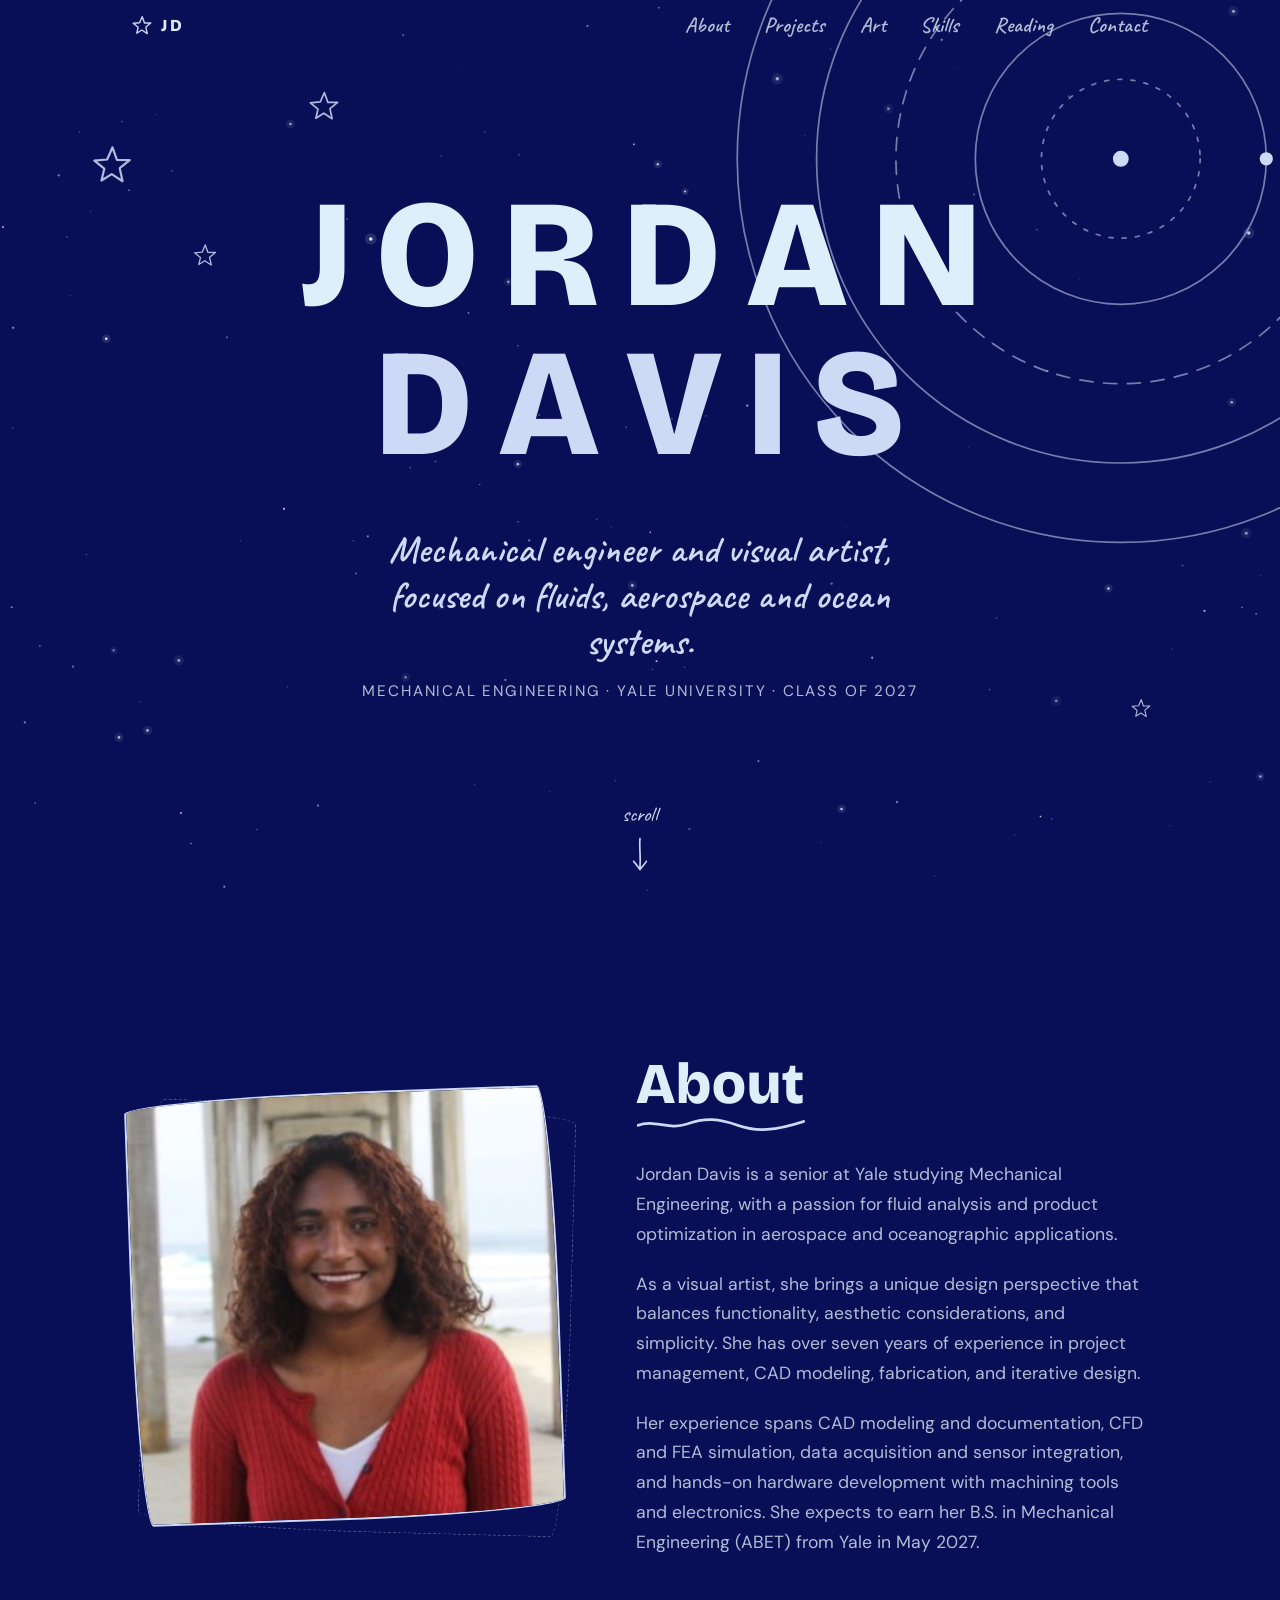
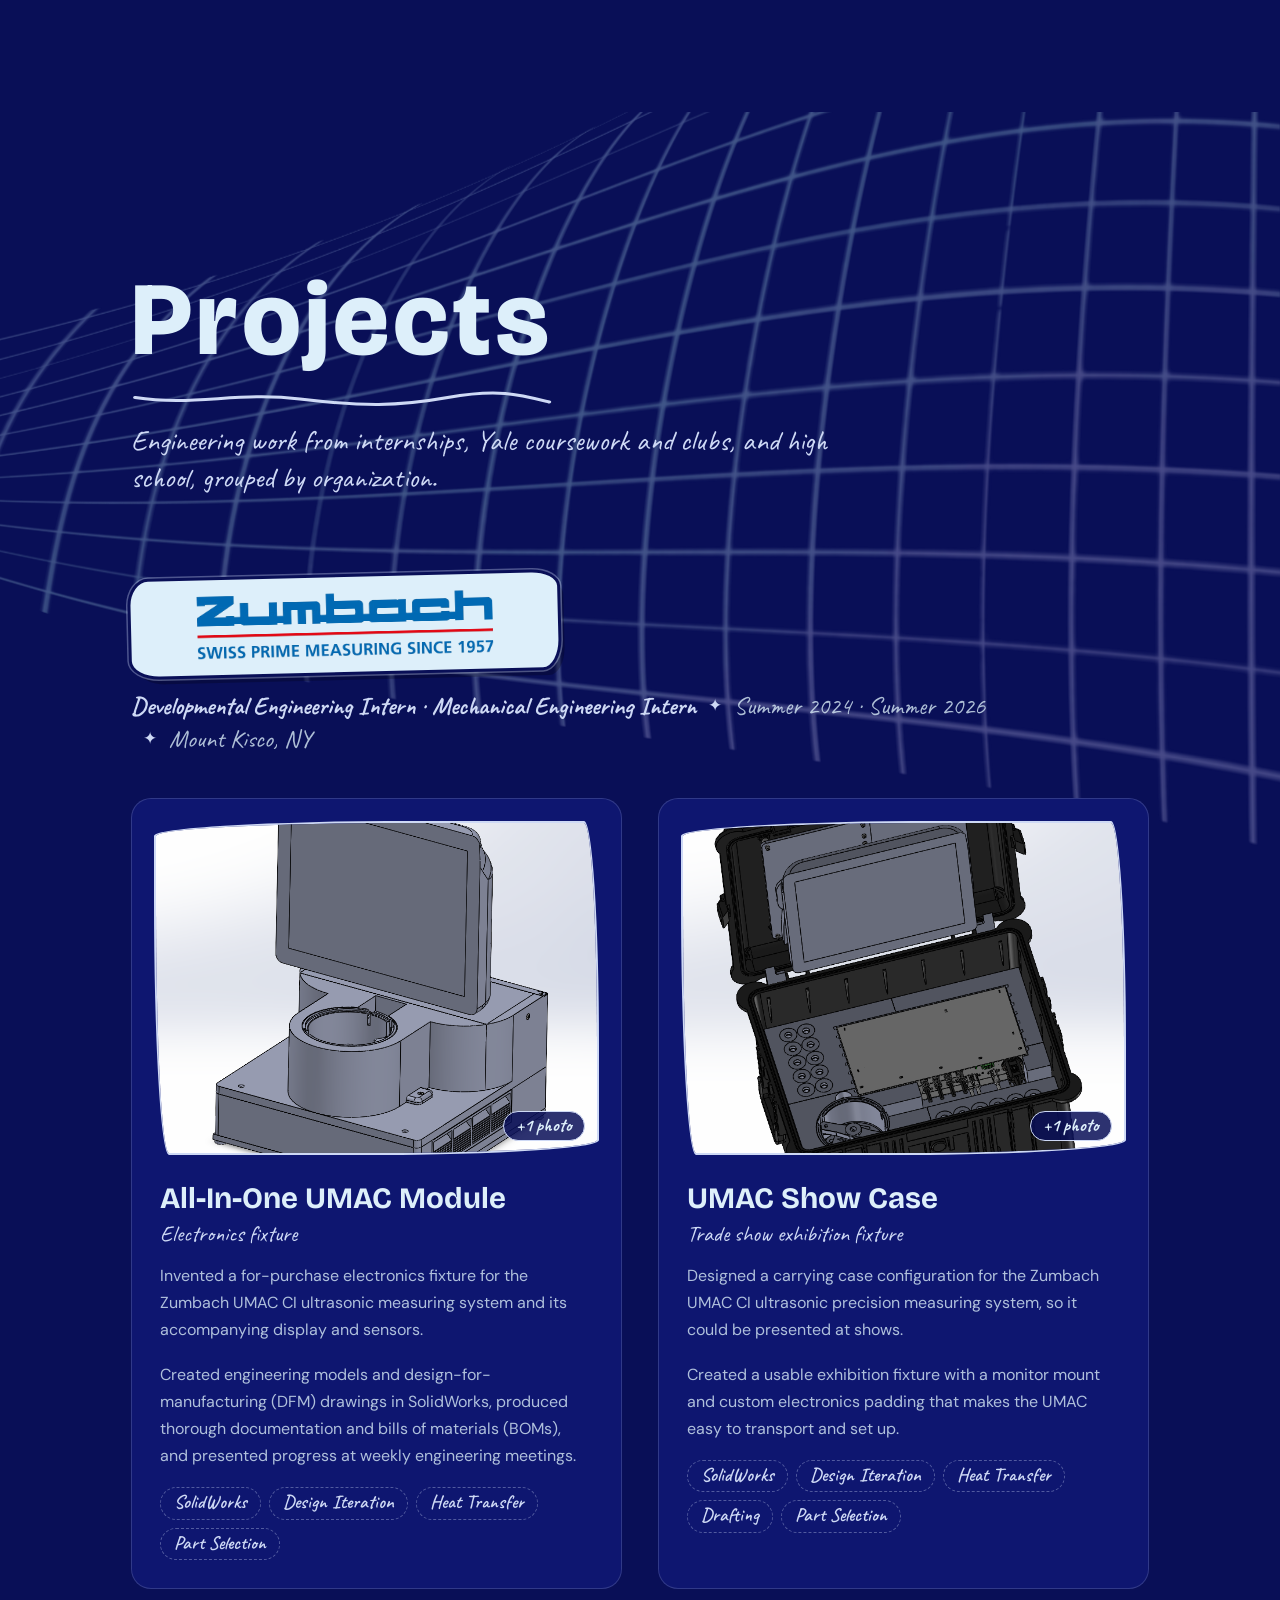
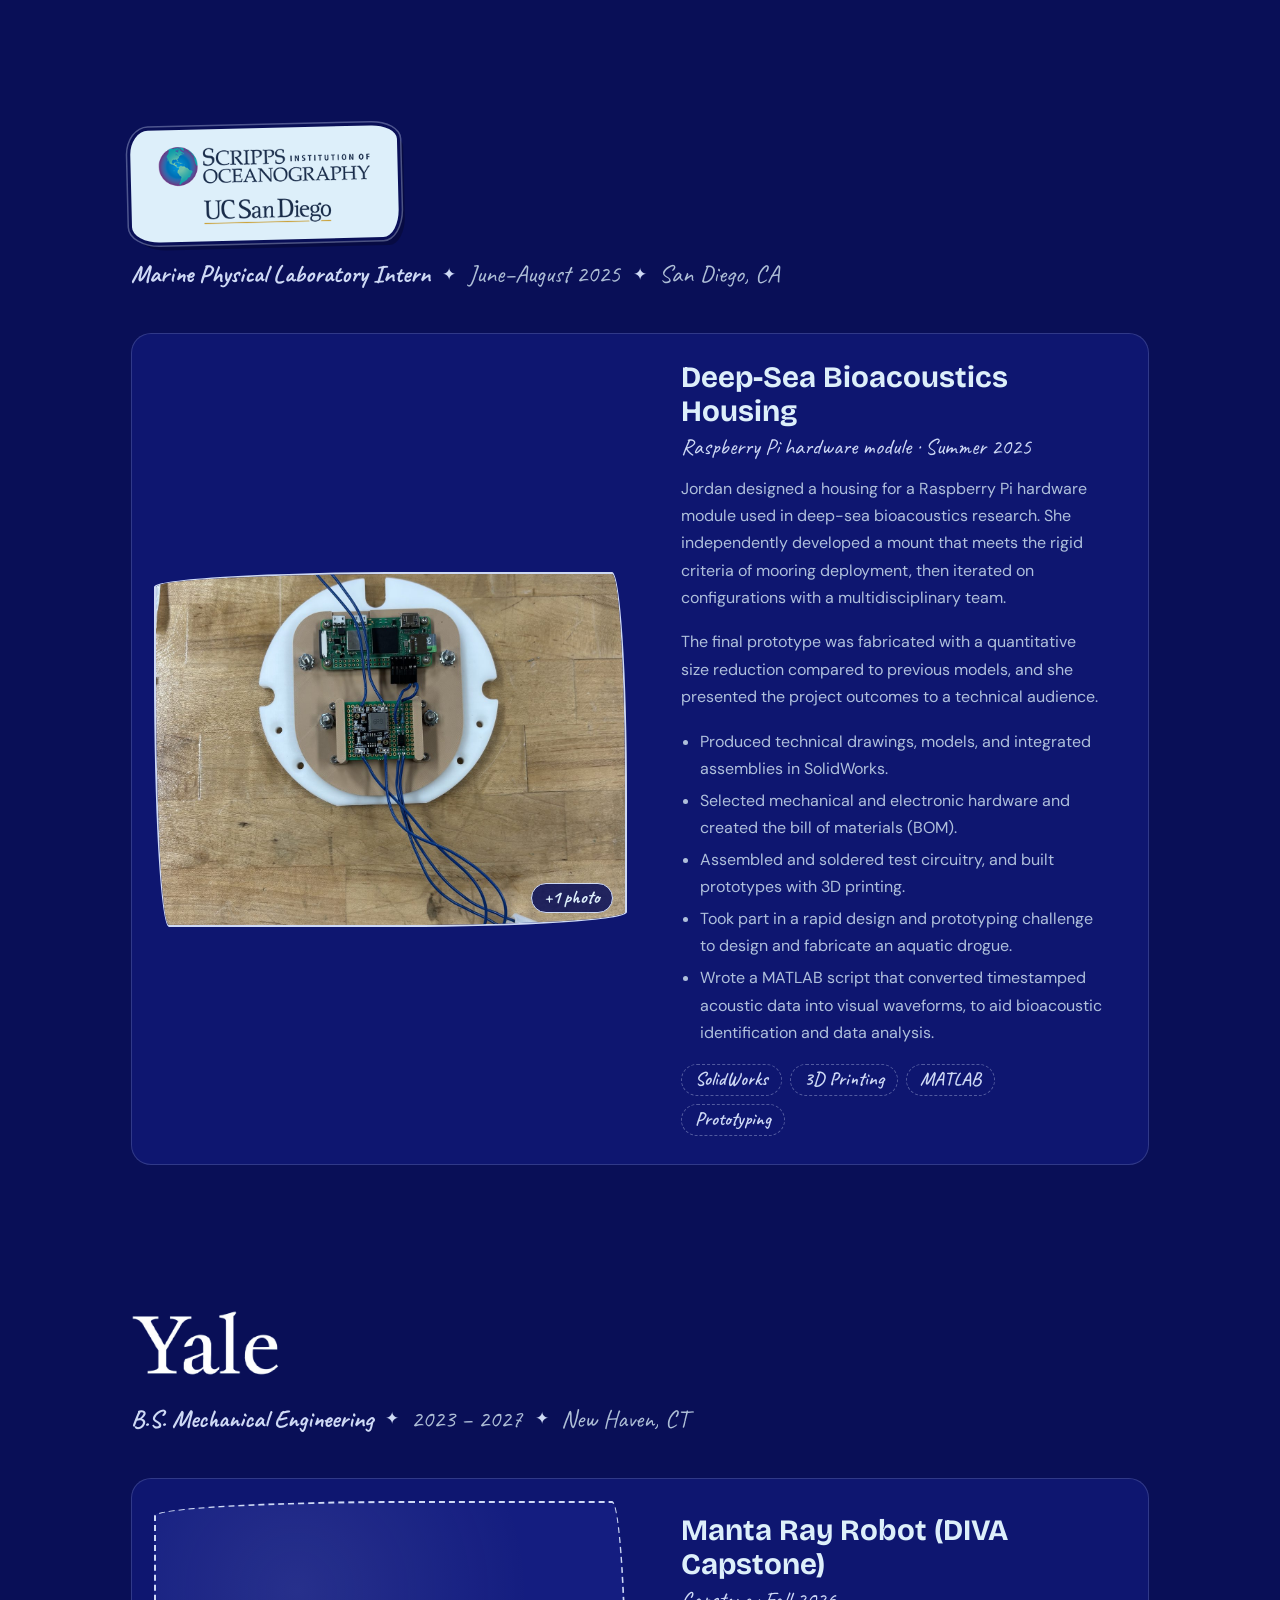
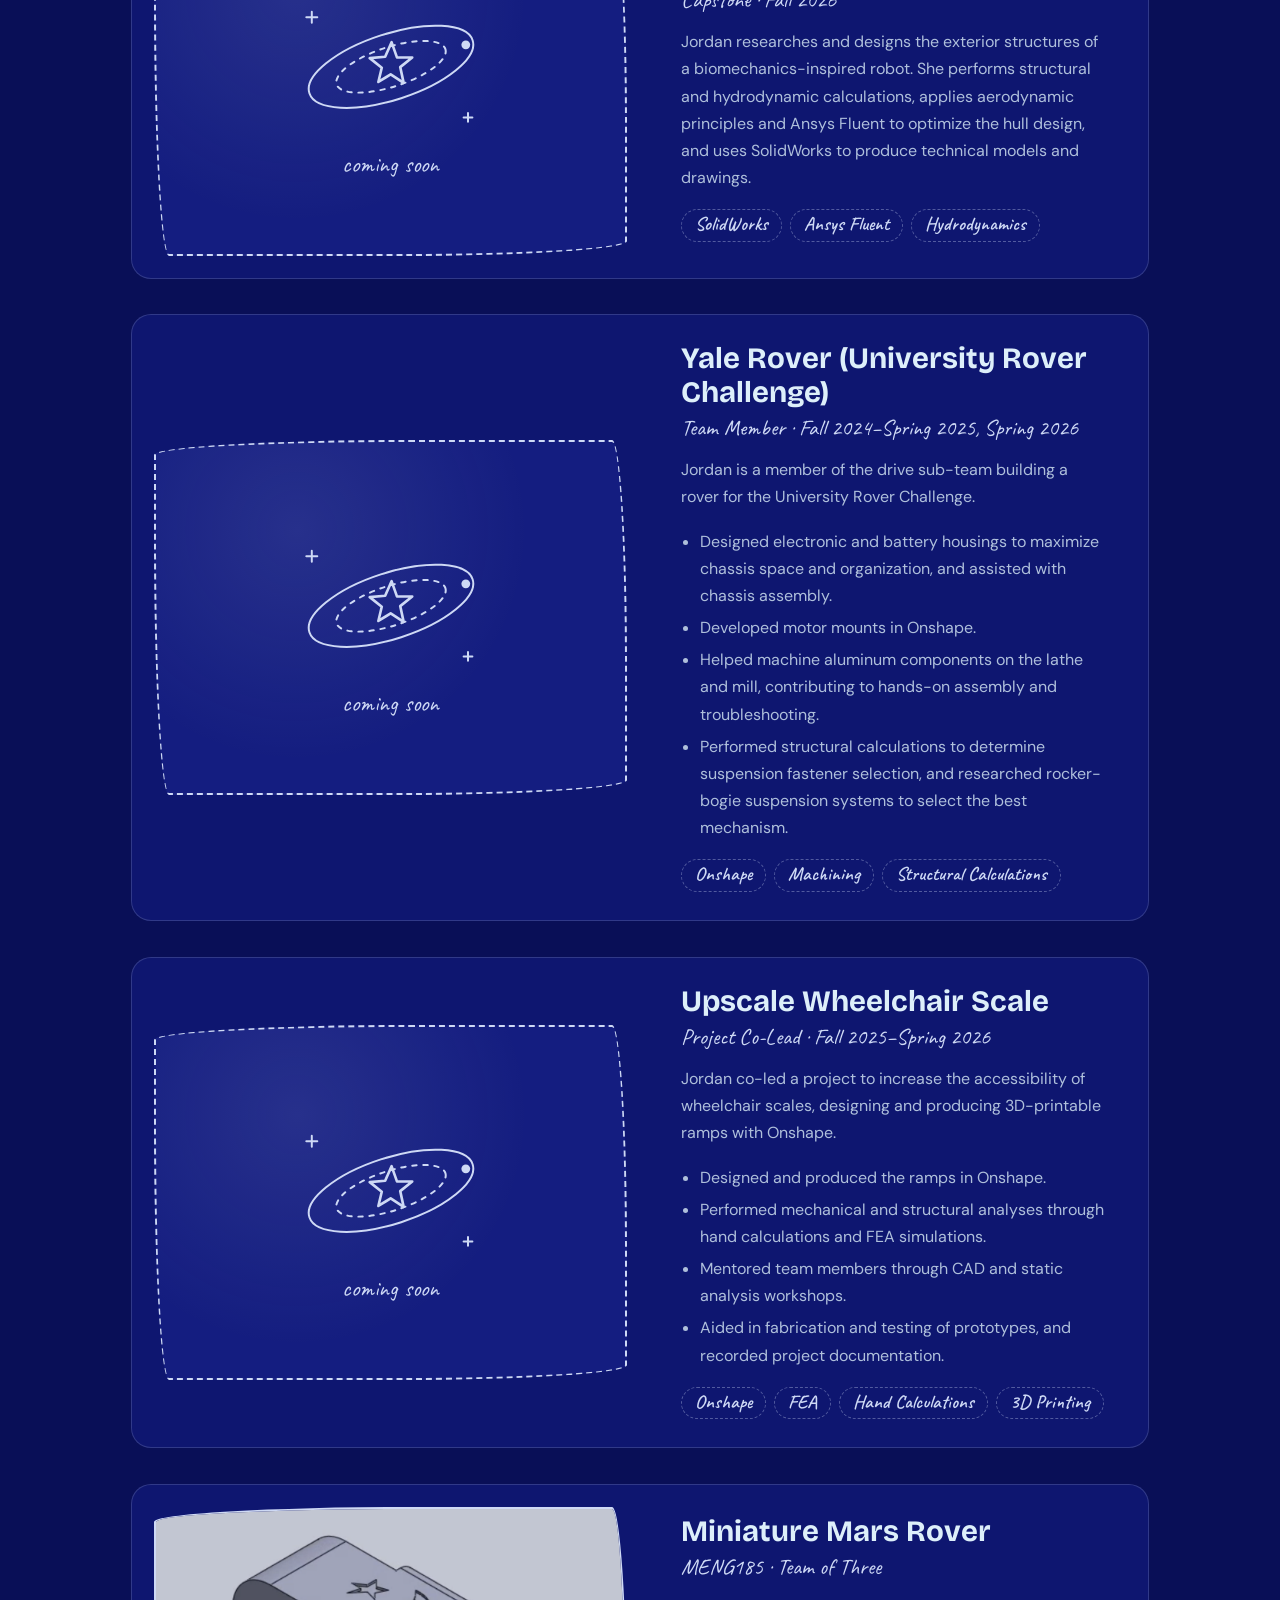
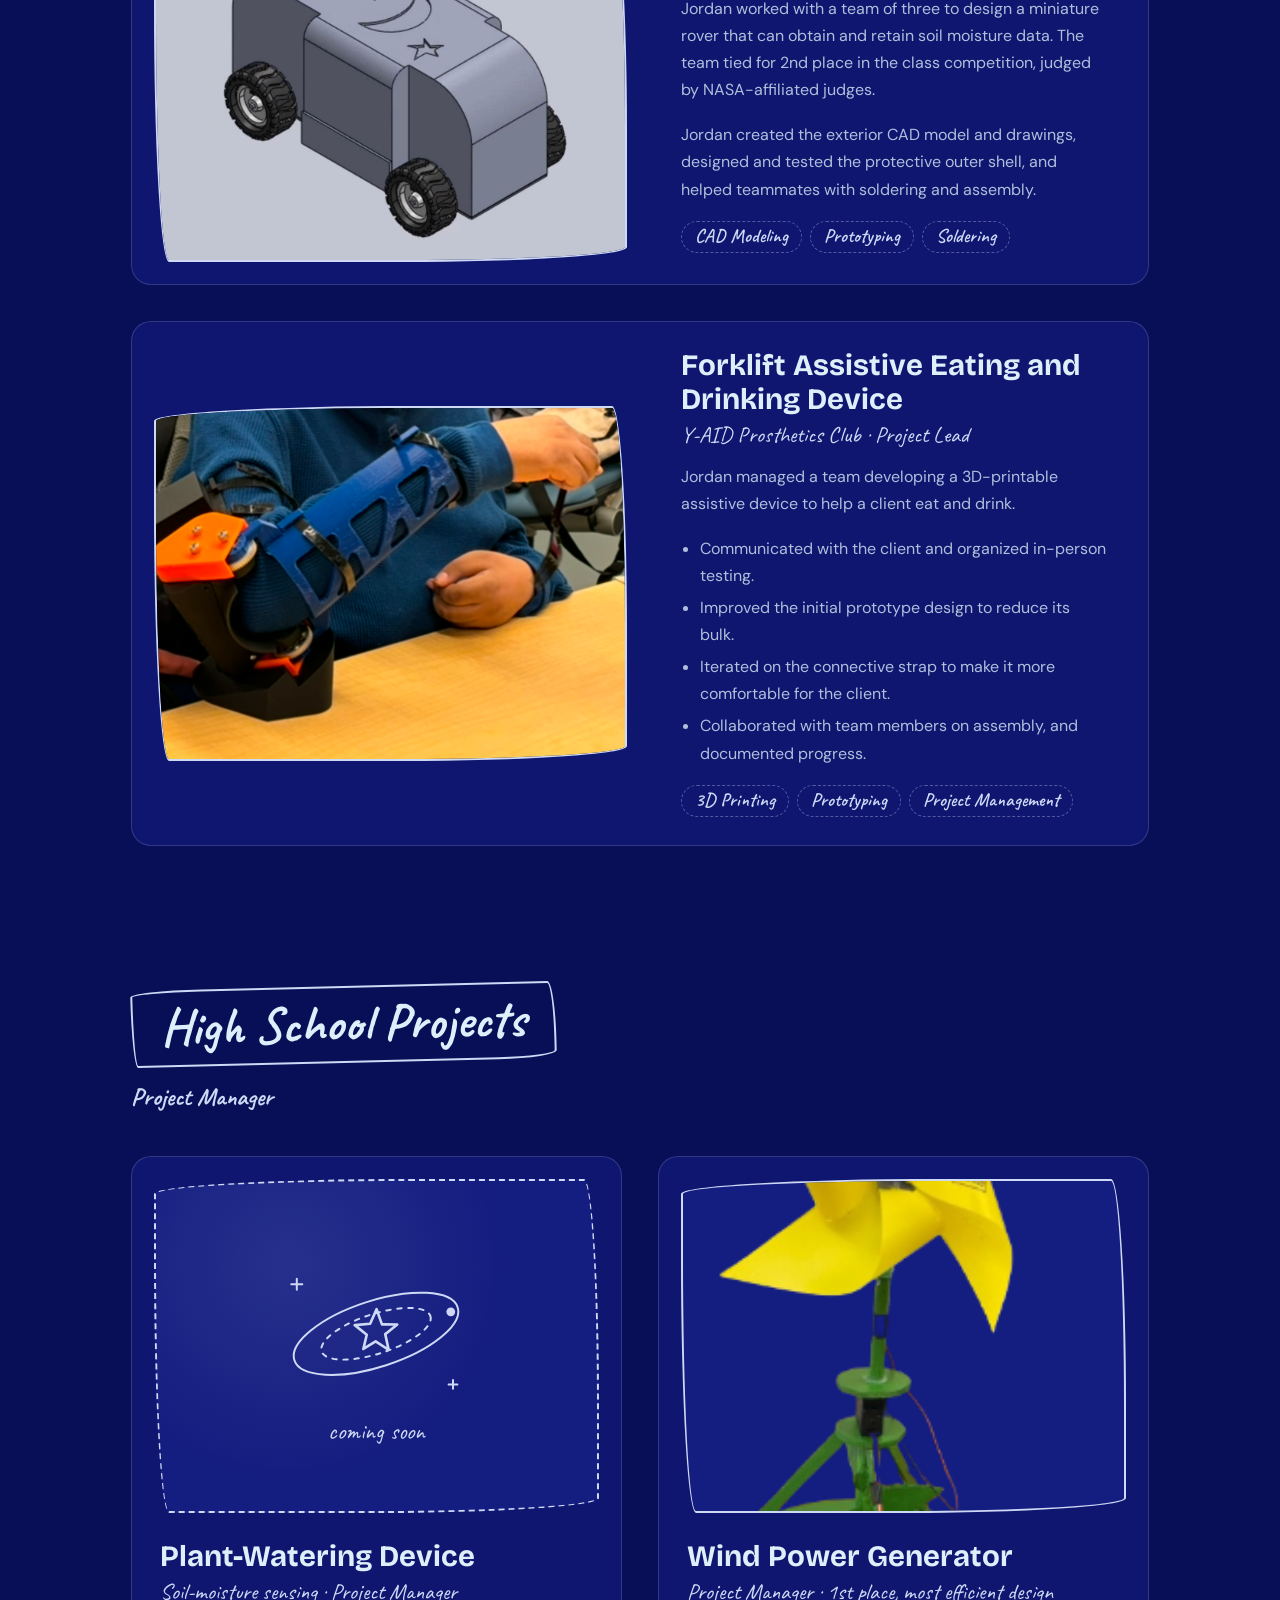
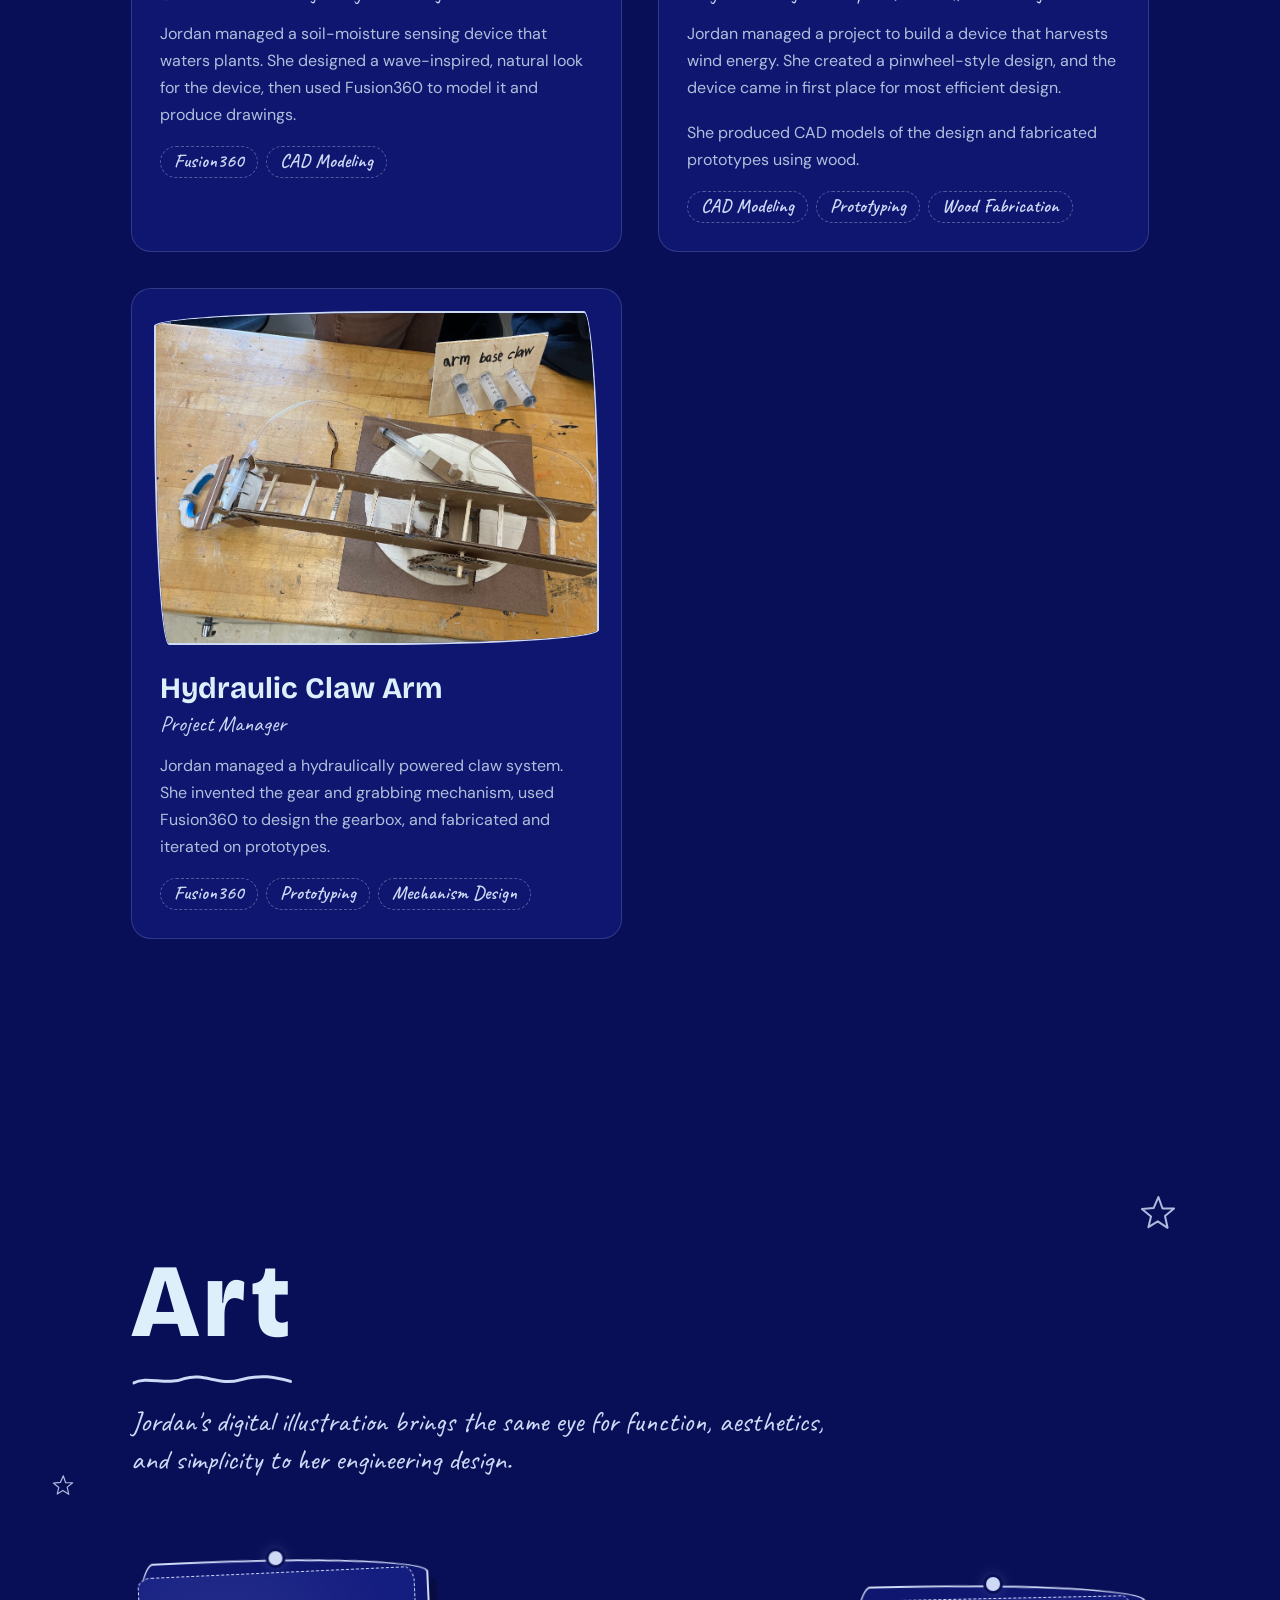
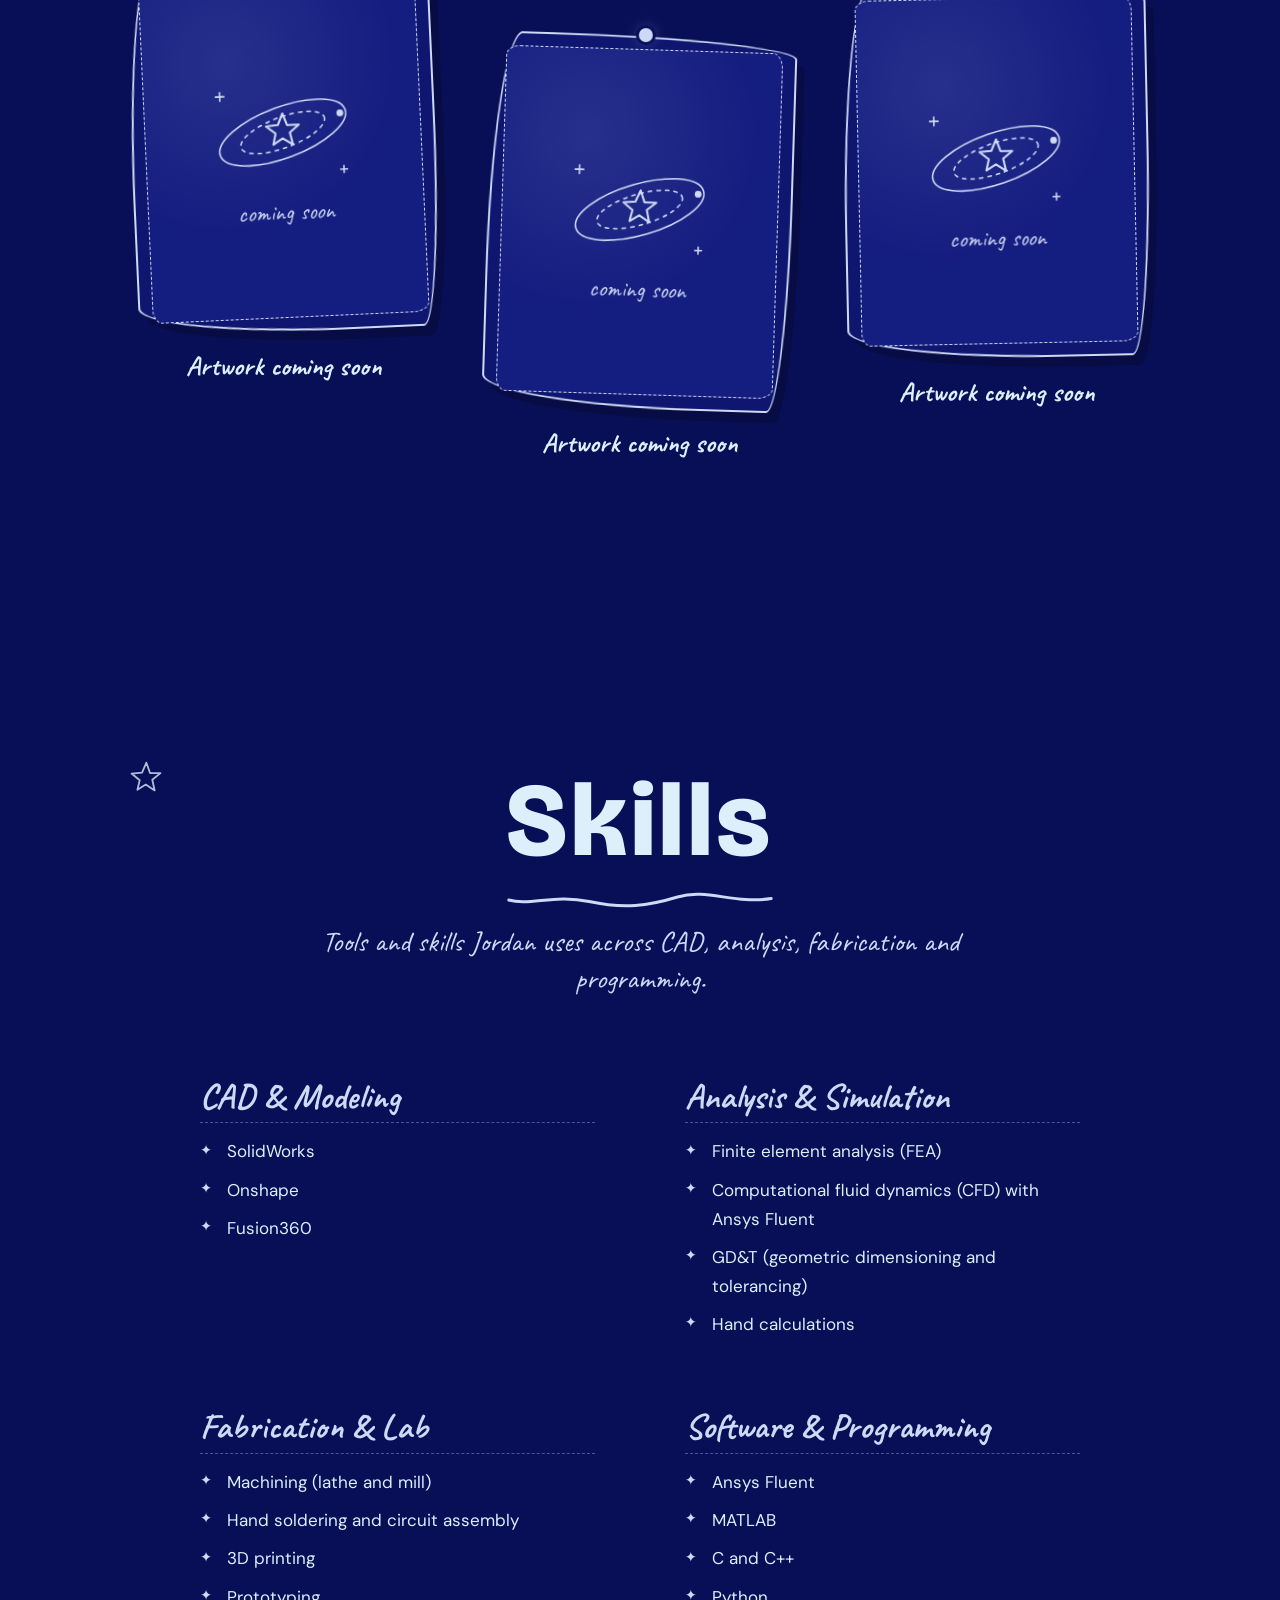
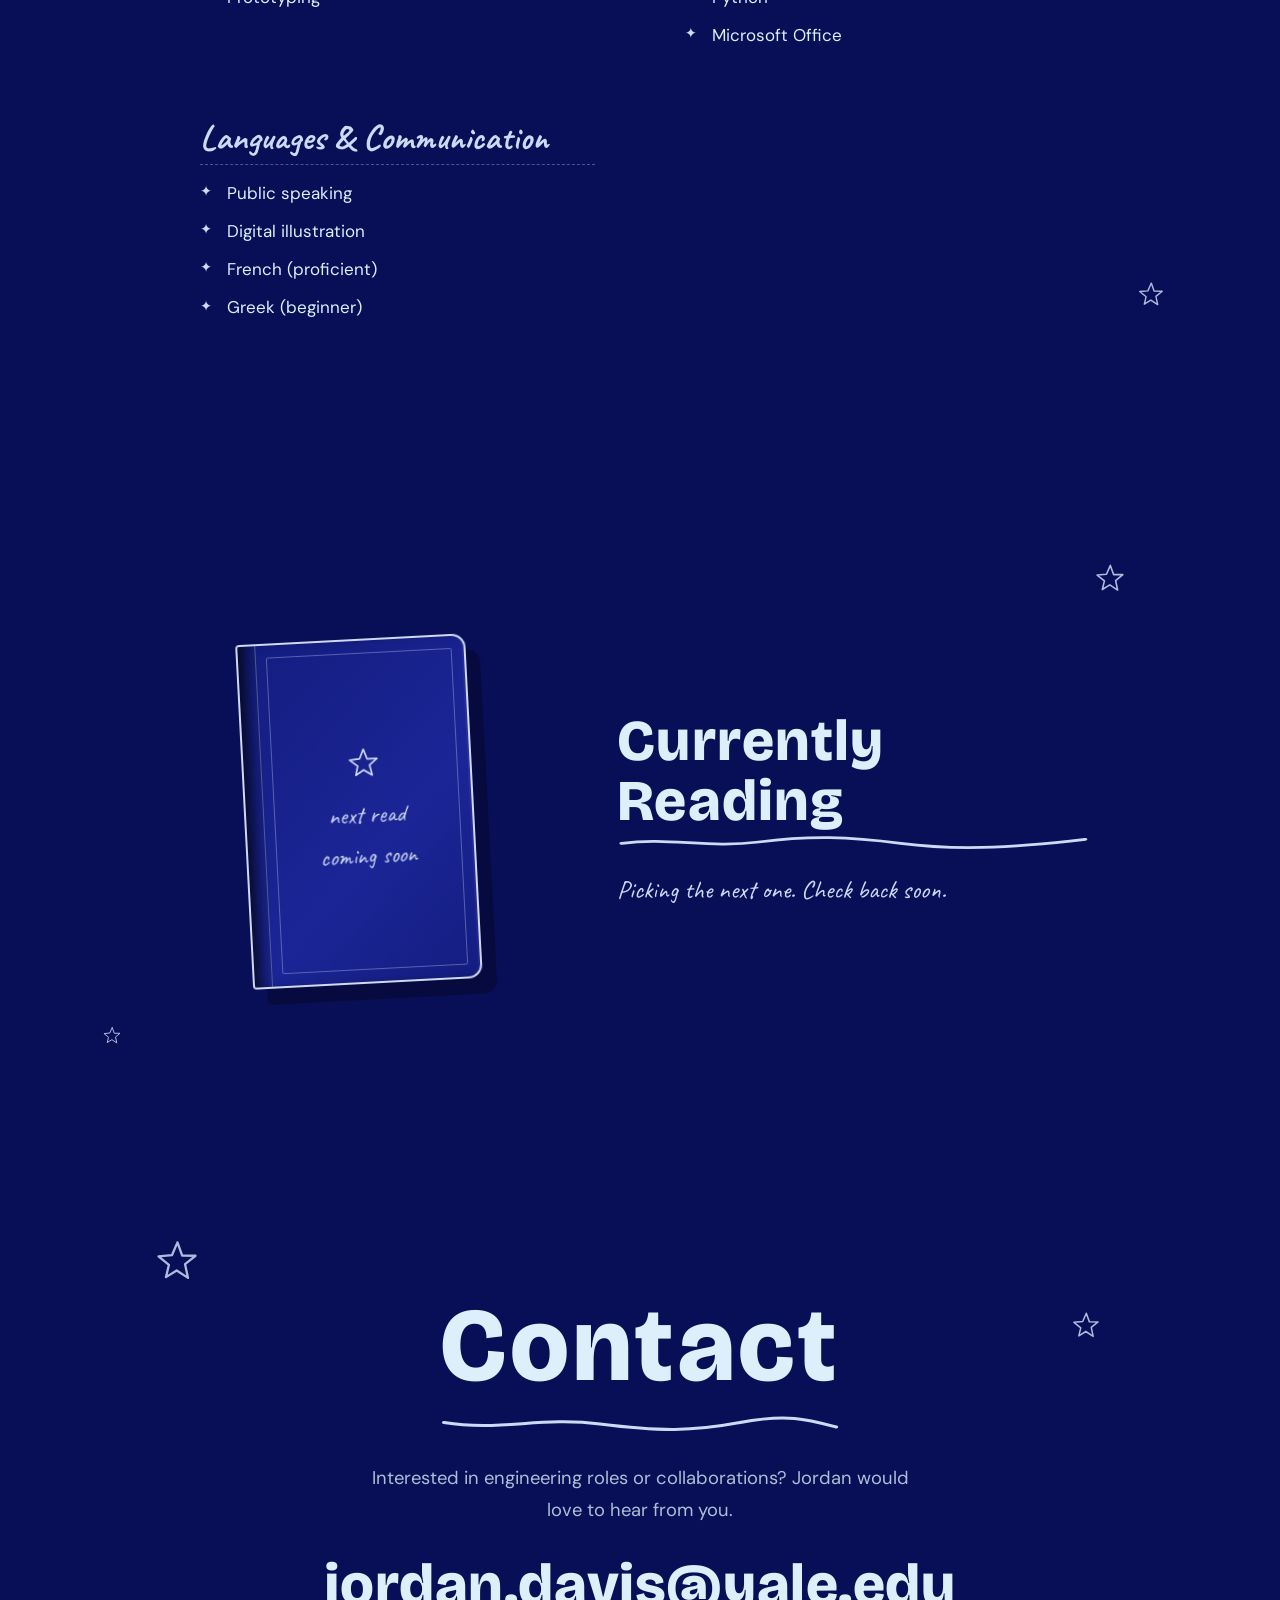
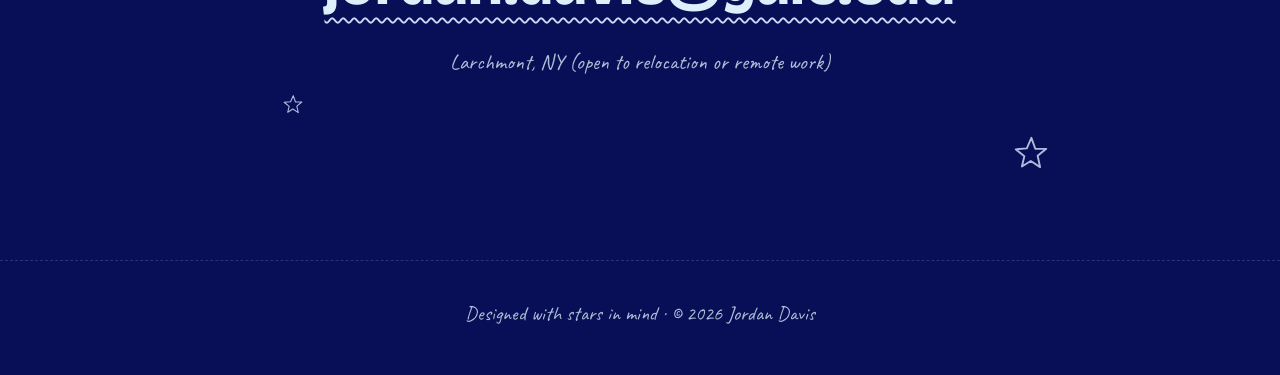
==== index.html @ c5530bf4 "Build txt-driven night-sky portfolio site index.html, css/style.css and js/content.js read every pie" ====
<!doctype html>
<html lang="en">
<head>
  <meta charset="utf-8">
  <meta name="viewport" content="width=device-width, initial-scale=1">
  <title>Jordan Davis | Portfolio</title>
  <meta name="description" content="Jordan Davis is a Yale mechanical engineering student and visual artist focused on fluid and thermal analysis, aerospace and ocean systems.">
  <meta name="theme-color" content="#090F57">
  <meta name="color-scheme" content="dark">

  <!-- Open Graph -->
  <meta property="og:type" content="website">
  <meta property="og:title" content="Jordan Davis | Portfolio">
  <meta property="og:description" content="Mechanical engineer and visual artist, focused on fluids, aerospace and ocean systems.">
  <meta property="og:image" content="Images/Logos%20and%20Decals/profilepic.jpg">
  <meta name="twitter:card" content="summary">

  <!-- Favicon: a lavender hand-drawn star, inline so there is nothing extra to host -->
  <link rel="icon" href="data:image/svg+xml,%3Csvg xmlns='http://www.w3.org/2000/svg' viewBox='0 0 48 48'%3E%3Cpath d='M24.5 3.6L29.4 17.4L43.3 17.5L32.4 26.3L35.5 40.6L23.7 32.8L12.5 39.8L15.6 26.9L4.7 18.1L18.7 16.9Z' fill='%23CED9F5' stroke='%23CED9F5' stroke-width='3' stroke-linejoin='round'/%3E%3C/svg%3E">

  <!-- Fonts -->
  <link rel="preconnect" href="https://fonts.googleapis.com">
  <link rel="preconnect" href="https://fonts.gstatic.com" crossorigin>
  <link href="https://fonts.googleapis.com/css2?family=Bricolage+Grotesque:opsz,wght@12..96,500;12..96,700;12..96,800&family=Caveat:wght@500;600;700&family=DM+Sans:wght@400;500;700&display=swap" rel="stylesheet">

  <link rel="stylesheet" href="css/style.css">
  <link rel="stylesheet" href="css/motion.css">
</head>
<body>
  <a class="skip-link" href="#main">Skip to content</a>

  <!-- Shared hand-drawn star, reused everywhere with <use href="#star-doodle"> -->
  <svg width="0" height="0" style="position:absolute" aria-hidden="true" focusable="false">
    <symbol id="star-doodle" viewBox="0 0 48 48">
      <path d="M24.5 3.6L29.4 17.4L43.3 17.5L32.4 26.3L35.5 40.6L23.7 32.8L12.5 39.8L15.6 26.9L4.7 18.1L18.7 16.9L24.2 4.3"/>
    </symbol>
  </svg>

  <!-- Night sky (drawn by js/sky.js) -->
  <canvas id="sky" class="sky" aria-hidden="true"></canvas>

  <div class="page">

    <nav class="topnav" id="topnav" aria-label="Primary">
      <div class="topnav__inner">
        <a class="topnav__brand" href="#top" aria-label="Jordan Davis, back to top">
          <svg class="topnav__star" viewBox="0 0 48 48" aria-hidden="true"><use href="#star-doodle"/></svg>
          <span>JD</span>
        </a>
        <button class="topnav__toggle" type="button" aria-expanded="false" aria-controls="topnav-links">
          <span class="topnav__toggle-label">Menu</span>
          <span class="topnav__bars" aria-hidden="true"><i></i><i></i></span>
        </button>
        <ul class="topnav__links" id="topnav-links">
          <li><a href="#about">About</a></li>
          <li><a href="#projects">Projects</a></li>
          <li><a href="#art">Art</a></li>
          <li><a href="#skills">Skills</a></li>
          <li><a href="#reading">Reading</a></li>
          <li><a href="#contact">Contact</a></li>
        </ul>
      </div>
    </nav>

    <header class="hero" id="top">
      <!-- Orbit rings: centre is (0,0). Rotation is done in CSS (css/motion.css). -->
      <div class="hero__orbits" aria-hidden="true">
        <svg viewBox="-300 -300 600 600" aria-hidden="true" focusable="false">
          <g class="orbit orbit--1">
            <circle class="ring" cx="0" cy="0" r="60" stroke-dasharray="3 7"/>
            <circle class="orbit-core" cx="0" cy="0" r="6"/>
          </g>
          <g class="orbit orbit--2">
            <circle class="ring" cx="0" cy="0" r="110"/>
            <circle class="orbit-planet" cx="110" cy="0" r="5"/>
          </g>
          <g class="orbit orbit--3">
            <circle class="ring" cx="0" cy="0" r="170" stroke-dasharray="10 8"/>
            <circle class="orbit-planet" cx="170" cy="0" r="7"/>
          </g>
          <g class="orbit orbit--4">
            <circle class="ring" cx="0" cy="0" r="230"/>
          </g>
          <g class="orbit orbit--5">
            <circle class="ring" cx="0" cy="0" r="290"/>
            <circle class="orbit-planet" cx="290" cy="0" r="4"/>
          </g>
        </svg>
      </div>

      <!-- Scattered doodle stars, top-left -->
      <svg class="doodle-star" style="--s:44px; top:16%; left:7%" viewBox="0 0 48 48" aria-hidden="true"><use href="#star-doodle"/></svg>
      <svg class="doodle-star" style="--s:26px; top:27%; left:15%" viewBox="0 0 48 48" aria-hidden="true"><use href="#star-doodle"/></svg>
      <svg class="doodle-star" style="--s:34px; top:10%; left:24%" viewBox="0 0 48 48" aria-hidden="true"><use href="#star-doodle"/></svg>
      <svg class="doodle-star" style="--s:22px; bottom:20%; right:10%" viewBox="0 0 48 48" aria-hidden="true"><use href="#star-doodle"/></svg>

      <div class="hero__content">
        <h1 class="hero__name" data-split><span class="hero__line">JORDAN</span><span class="hero__line">DAVIS</span></h1>
        <p class="hero__tagline"></p>
        <p class="hero__subtitle"></p>
      </div>

      <a class="hero__cue" href="#about" aria-label="Scroll down to About">
        <span>scroll</span>
        <svg viewBox="0 0 24 40" aria-hidden="true"><path d="M12 2 C11 12 13 20 12 34 M5 27 C8 30 10 33 12 36 C14 33 17 30 19 27"/></svg>
      </a>
    </header>

    <main id="main">

      <!-- Shown until content has loaded -->
      <div class="loader" id="loader" role="status">
        <svg class="loader__star" viewBox="0 0 48 48" aria-hidden="true"><use href="#star-doodle"/></svg>
        <span class="visually-hidden">Loading</span>
      </div>

      <section id="about" class="section" aria-labelledby="about-title">
        <div class="wrap">
          <div class="about">
            <figure class="about__photo" data-reveal="left"></figure>
            <div class="about__text" data-reveal="right">
              <h2 class="section__title" id="about-title" data-draw>About</h2>
              <div class="prose"></div>
            </div>
          </div>
        </div>
      </section>

      <section id="projects" class="section section--projects" aria-labelledby="projects-title">
        <div class="projects__grid-bg" aria-hidden="true"></div>
        <div class="wrap">
          <header class="section__head">
            <h2 class="section__title section__title--xl" id="projects-title" data-draw>Projects</h2>
            <p class="section__intro"></p>
          </header>
          <div class="groups"></div>
        </div>
      </section>

      <section id="art" class="section" aria-labelledby="art-title">
        <svg class="doodle-star" style="--s:40px; top:9%; right:8%" viewBox="0 0 48 48" aria-hidden="true"><use href="#star-doodle"/></svg>
        <svg class="doodle-star" style="--s:24px; top:34%; left:4%" viewBox="0 0 48 48" aria-hidden="true"><use href="#star-doodle"/></svg>
        <div class="wrap">
          <header class="section__head">
            <h2 class="section__title section__title--xl" id="art-title" data-draw>Art</h2>
            <p class="section__intro"></p>
          </header>
          <div class="art-grid"></div>
        </div>
      </section>

      <section id="skills" class="section section--center" aria-labelledby="skills-title">
        <svg class="doodle-star" style="--s:36px; top:10%; left:10%" viewBox="0 0 48 48" aria-hidden="true"><use href="#star-doodle"/></svg>
        <svg class="doodle-star" style="--s:28px; bottom:12%; right:9%" viewBox="0 0 48 48" aria-hidden="true"><use href="#star-doodle"/></svg>
        <div class="wrap">
          <header class="section__head section__head--center">
            <h2 class="section__title section__title--xl" id="skills-title" data-draw>Skills</h2>
            <p class="section__intro"></p>
          </header>
          <div class="skills-grid"></div>
        </div>
      </section>

      <section id="reading" class="section" aria-labelledby="reading-title">
        <svg class="doodle-star" style="--s:32px; top:12%; right:12%" viewBox="0 0 48 48" aria-hidden="true"><use href="#star-doodle"/></svg>
        <svg class="doodle-star" style="--s:20px; bottom:14%; left:8%" viewBox="0 0 48 48" aria-hidden="true"><use href="#star-doodle"/></svg>
        <div class="wrap">
          <div class="reading">
            <div class="reading__book" data-reveal="pop"></div>
            <div class="reading__text" data-reveal="up">
              <h2 class="section__title" id="reading-title" data-draw>Currently reading</h2>
              <p class="reading__meta"></p>
              <div class="prose"></div>
            </div>
          </div>
        </div>
      </section>

      <section id="contact" class="section section--center section--contact" aria-labelledby="contact-title">
        <svg class="doodle-star" style="--s:46px; top:14%; left:12%" viewBox="0 0 48 48" aria-hidden="true"><use href="#star-doodle"/></svg>
        <svg class="doodle-star" style="--s:30px; top:24%; right:14%" viewBox="0 0 48 48" aria-hidden="true"><use href="#star-doodle"/></svg>
        <svg class="doodle-star" style="--s:22px; bottom:20%; left:22%" viewBox="0 0 48 48" aria-hidden="true"><use href="#star-doodle"/></svg>
        <svg class="doodle-star" style="--s:38px; bottom:12%; right:18%" viewBox="0 0 48 48" aria-hidden="true"><use href="#star-doodle"/></svg>
        <div class="wrap">
          <div class="contact" data-reveal="up">
            <h2 class="section__title section__title--xl" id="contact-title" data-draw>Contact</h2>
            <div class="prose contact__invite"></div>
            <a class="contact__email" href="#contact"></a>
            <ul class="contact__links"></ul>
            <p class="contact__location"></p>
          </div>
        </div>
      </section>

    </main>

    <footer class="footer">
      <p class="footer__text"></p>
    </footer>
  </div>

  <script src="js/content.js" defer></script>
  <script src="js/sky.js" defer></script>
  <script src="js/motion.js" defer></script>
</body>
</html>
---- css/style.css ----
/* ==========================================================
   Jordan Davis portfolio - "night sky sketchbook"
   Layout, typography, components. Motion lives in motion.css.
   ========================================================== */

/* ---------- Tokens ---------- */
:root {
  --twilight: #090F57;
  --twilight-2: #0E1670;
  --twilight-3: #141D80;
  --alice: #DDEFFA;
  --alice-dim: rgba(221, 239, 250, .78);
  --lavender: #CED9F5;
  --lavender-faint: rgba(206, 217, 245, .18);
  --lavender-glow: rgba(206, 217, 245, .35);

  --font-display: "Bricolage Grotesque", "Helvetica Neue", Arial, sans-serif;
  --font-hand: "Caveat", "Comic Sans MS", cursive;
  --font-body: "DM Sans", system-ui, -apple-system, "Segoe UI", sans-serif;

  /* Wobbly hand-drawn corner shapes (vary these per element) */
  --wobble-a: 255px 15px 225px 15px / 15px 225px 15px 255px;
  --wobble-b: 15px 225px 15px 255px / 255px 15px 225px 15px;
  --wobble-c: 225px 25px 185px 20px / 20px 185px 25px 225px;
  --wobble-d: 30px 245px 20px 215px / 245px 20px 215px 30px;

  --gutter: max(16px, 4vw);
  --maxw: 1120px;
}

/* ---------- Base ---------- */
*, *::before, *::after { box-sizing: border-box; }

html {
  background: var(--twilight);
  -webkit-text-size-adjust: 100%;
  scroll-padding-top: 72px;
}
@media (prefers-reduced-motion: no-preference) {
  html { scroll-behavior: smooth; }
}

body {
  margin: 0;
  background: var(--twilight);
  color: var(--alice-dim);
  font-family: var(--font-body);
  font-size: 1.0625rem;
  line-height: 1.7;
  overflow-x: hidden;
  -webkit-font-smoothing: antialiased;
}

img, svg { max-width: 100%; }
img { display: block; }
[hidden] { display: none !important; }

a { color: var(--lavender); text-underline-offset: .22em; text-decoration-thickness: 1px; }
a:hover { color: var(--alice); }

strong { color: var(--alice); font-weight: 700; }
code { font-family: ui-monospace, Menlo, monospace; font-size: .9em; color: var(--alice); }

:focus-visible {
  outline: 2px dashed var(--lavender);
  outline-offset: 4px;
  border-radius: 4px;
}

::selection { background: var(--lavender); color: var(--twilight); }

.visually-hidden {
  position: absolute !important; width: 1px; height: 1px; margin: -1px; padding: 0;
  overflow: hidden; clip: rect(0 0 0 0); white-space: nowrap; border: 0;
}

.skip-link {
  position: fixed; top: 8px; left: 8px; z-index: 200;
  padding: 10px 18px; background: var(--alice); color: var(--twilight);
  font-weight: 700; text-decoration: none; border-radius: 10px;
  transform: translateY(-160%);
}
.skip-link:focus { transform: none; }

/* ---------- Sky canvas + stacking ---------- */
.sky {
  position: fixed; inset: 0; width: 100%; height: 100%;
  z-index: 0; pointer-events: none; display: block;
}
.page { position: relative; z-index: 1; }

/* ---------- Doodle stars ---------- */
.doodle-star {
  position: absolute;
  width: var(--s, 32px); height: var(--s, 32px);
  fill: none; stroke: var(--lavender);
  stroke-width: 2.4; stroke-linecap: round; stroke-linejoin: round;
  pointer-events: none; opacity: .85;
  overflow: visible;
}

/* ---------- Top nav ---------- */
.topnav {
  position: fixed; top: 0; left: 0; right: 0; z-index: 50;
  transition: background-color .3s, border-color .3s;
  border-bottom: 1px solid transparent;
}
.topnav--scrolled,
.topnav.is-open {
  background: rgba(9, 15, 87, .88);
  -webkit-backdrop-filter: blur(10px);
  backdrop-filter: blur(10px);
  border-bottom-color: var(--lavender-faint);
}
.topnav__inner {
  max-width: var(--maxw); margin: 0 auto; padding: 8px var(--gutter);
  display: flex; align-items: center; justify-content: space-between; gap: 16px;
  min-height: 52px; flex-wrap: wrap;
}
.topnav__brand {
  display: inline-flex; align-items: center; gap: 8px;
  font-family: var(--font-display); font-weight: 800; letter-spacing: .14em;
  color: var(--alice); text-decoration: none; font-size: 1.05rem;
}
.topnav__star {
  width: 22px; height: 22px; fill: none; stroke: var(--lavender);
  stroke-width: 3; stroke-linecap: round; stroke-linejoin: round;
}
.topnav__links {
  list-style: none; margin: 0; padding: 0;
  display: flex; gap: clamp(14px, 2.4vw, 32px);
}
.topnav__links a {
  font-family: var(--font-hand); font-weight: 600; font-size: 1.35rem; line-height: 1;
  color: var(--alice-dim); text-decoration: none; padding: 6px 2px;
  background: linear-gradient(var(--lavender), var(--lavender)) 0 100% / 0 2px no-repeat;
  transition: color .2s, background-size .3s;
}
.topnav__links a:hover,
.topnav__links a.is-active,
.topnav__links a[aria-current] {
  color: var(--alice); background-size: 100% 2px;
}

.topnav__toggle {
  display: none; align-items: center; gap: 10px;
  background: none; border: 1.5px solid var(--lavender); color: var(--alice);
  border-radius: var(--wobble-c); padding: 4px 14px;
  font-family: var(--font-hand); font-size: 1.25rem; font-weight: 600; cursor: pointer;
}
.topnav__bars { display: inline-flex; flex-direction: column; gap: 4px; }
.topnav__bars i { display: block; width: 18px; height: 2px; background: var(--lavender); border-radius: 2px; transition: transform .25s; }
.topnav.is-open .topnav__bars i:first-child { transform: translateY(3px) rotate(45deg); }
.topnav.is-open .topnav__bars i:last-child { transform: translateY(-3px) rotate(-45deg); }

@media (max-width: 760px) {
  .topnav__toggle { display: inline-flex; }
  .topnav__links {
    display: none; flex-direction: column; gap: 0; width: 100%;
    padding: 4px 0 12px;
  }
  .topnav.is-open .topnav__links { display: flex; }
  .topnav__links a { display: inline-block; padding: 8px 0; font-size: 1.6rem; }
}

/* ---------- Hero ---------- */
.hero {
  position: relative;
  min-height: 100vh; min-height: 100svh;
  display: flex; align-items: center; justify-content: center; text-align: center;
  padding: 96px var(--gutter) 110px;
  overflow: hidden;
}

.hero__orbits {
  position: absolute;
  top: calc(var(--orbit-size, 760px) * -0.3);
  right: calc(var(--orbit-size, 760px) * -0.3);
  width: var(--orbit-size, 760px); height: var(--orbit-size, 760px);
  --orbit-size: clamp(380px, 62vw, 860px);
  pointer-events: none;
}
.hero__orbits svg { width: 100%; height: 100%; display: block; overflow: visible; }
.hero__orbits .ring {
  fill: none; stroke: var(--lavender); stroke-width: 1.3; opacity: .55;
  stroke-linecap: round;
}
.hero__orbits .orbit-planet { fill: var(--lavender); stroke: none; }
.hero__orbits .orbit-core { fill: var(--lavender); stroke: none; }

.hero__content { position: relative; z-index: 2; max-width: 980px; }

.hero__name {
  margin: 0;
  font-family: var(--font-display); font-weight: 800;
  font-size: clamp(2.9rem, 13.5vw, 9.5rem);
  line-height: .98; letter-spacing: .18em;
  color: var(--alice);
  text-transform: uppercase;
}
.hero__line { display: block; padding-left: .18em; /* balances the trailing letter-spacing */ }
.hero__line:nth-child(2) { color: var(--lavender); }

.hero__tagline {
  margin: clamp(28px, 5vw, 48px) auto 0; max-width: 34ch;
  font-family: var(--font-hand); font-weight: 600;
  font-size: clamp(1.6rem, 4vw, 2.4rem); line-height: 1.2; color: var(--lavender);
}
.hero__subtitle {
  margin: 14px 0 0; font-size: .95rem; letter-spacing: .12em; text-transform: uppercase;
  color: var(--alice-dim);
}

.hero__cue {
  position: absolute; left: 50%; bottom: 26px; transform: translateX(-50%);
  display: flex; flex-direction: column; align-items: center; gap: 4px;
  font-family: var(--font-hand); font-size: 1.3rem; color: var(--lavender); text-decoration: none;
}
.hero__cue svg { width: 22px; height: 38px; fill: none; stroke: var(--lavender); stroke-width: 1.8; stroke-linecap: round; stroke-linejoin: round; }

/* ---------- Loader ---------- */
.loader { display: flex; justify-content: center; padding: 48px 0; }
.loader__star {
  width: 36px; height: 36px; fill: none; stroke: var(--lavender); stroke-width: 2.4;
  stroke-linecap: round; stroke-linejoin: round;
  animation: loader-twinkle 1.6s ease-in-out infinite;
}
@keyframes loader-twinkle { 0%, 100% { opacity: .25; transform: scale(.85) rotate(0); } 50% { opacity: 1; transform: scale(1.1) rotate(12deg); } }
@media (prefers-reduced-motion: reduce) { .loader__star { animation: none; } }

.load-error {
  max-width: 640px; margin: 40px auto; padding: 20px 24px;
  border: 2px dashed var(--lavender); border-radius: var(--wobble-a);
  background: var(--twilight-2); color: var(--alice);
}

/* ---------- Sections ---------- */
.section {
  position: relative;
  padding: clamp(72px, 12vw, 160px) 0;
}
.wrap {
  position: relative; z-index: 1;
  max-width: var(--maxw); margin: 0 auto; padding: 0 var(--gutter);
}
.section--center { text-align: center; }

.section__head { margin-bottom: clamp(40px, 7vw, 80px); }
.section__head--center .section__intro { margin-left: auto; margin-right: auto; }

.section__title {
  position: relative; display: inline-block;
  margin: 0; padding-bottom: .32em;
  font-family: var(--font-display); font-weight: 800;
  font-size: clamp(2.2rem, 6vw, 3.6rem); line-height: 1.05; letter-spacing: .02em;
  color: var(--alice);
}
.section__title--xl { font-size: clamp(3rem, 10vw, 6.5rem); letter-spacing: .04em; }

.squiggle {
  position: absolute; left: 0; bottom: 0; width: 100%; height: .28em; min-height: 10px; max-height: 18px;
  overflow: visible; pointer-events: none;
}
.squiggle path {
  fill: none; stroke: var(--lavender); stroke-width: 2; stroke-linecap: round; stroke-linejoin: round;
}

.section__intro {
  margin: 14px 0 0; max-width: 54ch;
  font-family: var(--font-hand); font-size: clamp(1.4rem, 2.6vw, 1.8rem); line-height: 1.3;
  color: var(--lavender);
}

.prose p { margin: 0 0 1.1em; }
.prose p:last-child { margin-bottom: 0; }
.prose ul { margin: 0 0 1.1em; padding-left: 1.2em; }
.prose li { margin-bottom: .3em; }

/* ---------- About ---------- */
.about {
  display: grid; grid-template-columns: minmax(0, 5fr) minmax(0, 6fr);
  gap: clamp(32px, 6vw, 88px); align-items: center;
}
.about__photo { margin: 0; position: relative; max-width: 440px; width: 100%; justify-self: center; }
.about__photo > img,
.about__photo > .media--placeholder {
  width: 100%; aspect-ratio: 1; object-fit: cover;
  border: 2px solid var(--lavender); border-radius: var(--wobble-a);
  transform: rotate(-2deg);
}
.about__photo::after { /* offset ghost frame, like a second pencil line */
  content: ""; position: absolute; inset: 0; transform: translate(12px, 12px) rotate(1.5deg);
  border: 1.5px dashed var(--lavender-glow); border-radius: var(--wobble-b); z-index: -1; pointer-events: none;
}
.about__text .prose { margin-top: 28px; font-size: 1.1rem; }

/* ---------- Projects ---------- */
.section--projects { overflow: hidden; }
.projects__grid-bg {
  position: absolute; left: 0; right: 0; top: -6%; bottom: -6%; z-index: 0;
  /* The wormhole grid sweeps across the top of Projects at its natural shape (never stretched). */
  background: url("../Images/Logos and Decals/gridbg-web.webp") right top / max(1100px, 112%) auto no-repeat;
  opacity: .32; pointer-events: none;
  -webkit-mask-image: linear-gradient(transparent, #000 3%);
  mask-image: linear-gradient(transparent, #000 3%);
}

.groups { display: flex; flex-direction: column; gap: clamp(72px, 11vw, 140px); }

.group__head { margin-bottom: clamp(26px, 4vw, 44px); }
.badge { display: inline-flex; align-items: center; justify-content: center; }
.badge img { height: auto; width: auto; max-height: clamp(52px, 7vw, 84px); max-width: min(300px, 100%); object-fit: contain; }
.badge--light {
  background: var(--alice); padding: 14px 26px;
  border-radius: 18px 26px 16px 28px / 24px 14px 28px 16px;
  box-shadow: 0 0 0 3px var(--twilight), 0 0 0 4.5px var(--lavender-glow), 6px 8px 0 rgba(0, 0, 0, .22);
  transform: rotate(-1.4deg);
}
.badge--plain { padding: 4px 0; }
.badge--plain img { max-height: clamp(44px, 6vw, 66px); }
.badge--text {
  font-family: var(--font-hand); font-weight: 700; font-size: clamp(2.2rem, 5vw, 3.2rem); line-height: 1;
  color: var(--alice); padding: 10px 28px 12px;
  border: 2px solid var(--lavender); border-radius: var(--wobble-c); transform: rotate(-1.4deg);
}

.group__meta {
  margin: 18px 0 0; display: flex; flex-wrap: wrap; gap: 2px 0;
  font-family: var(--font-hand); font-size: clamp(1.25rem, 2.4vw, 1.55rem); line-height: 1.25;
  color: var(--alice-dim);
}
.group__meta > span + span::before { content: "\2726"; margin: 0 .7em; color: var(--lavender); font-size: .7em; vertical-align: .15em; }
.group__role { color: var(--lavender); font-weight: 700; }

.group__items { display: grid; gap: clamp(20px, 3vw, 36px); }
.group__items--cards { grid-template-columns: repeat(2, minmax(0, 1fr)); }
.group__items--rows { grid-template-columns: minmax(0, 1fr); }

.project {
  background: var(--twilight-2);
  border: 1px solid var(--lavender-faint);
  border-radius: 20px;
  padding: clamp(14px, 2vw, 22px);
  transition: border-color .3s, box-shadow .3s;
}
.project:hover { border-color: var(--lavender-glow); }
.project--card { display: flex; flex-direction: column; gap: 22px; }
.project--row {
  display: grid; grid-template-columns: minmax(0, 1.05fr) minmax(0, 1fr);
  gap: clamp(20px, 4vw, 48px); align-items: center;
}

.project__media { min-width: 0; }
.project__body { min-width: 0; padding: 4px 6px 6px; }
.project--row .project__body { padding-right: clamp(0px, 1.5vw, 20px); }
.project__title {
  margin: 0; font-family: var(--font-display); font-weight: 700;
  font-size: clamp(1.4rem, 2.6vw, 1.85rem); line-height: 1.15; color: var(--alice);
}
.project__subtitle { margin: 6px 0 0; font-family: var(--font-hand); font-size: 1.4rem; line-height: 1.2; color: var(--lavender); }
.project .prose { margin-top: 14px; font-size: 1rem; }

.tags { list-style: none; margin: 18px 0 0; padding: 0; display: flex; flex-wrap: wrap; gap: 8px; }
.tags li {
  font-family: var(--font-hand); font-weight: 600; font-size: 1.2rem; line-height: 1;
  color: var(--lavender); padding: 5px 13px 6px;
  border: 1.5px dashed var(--lavender-glow); border-radius: 999px;
}
.project__link {
  display: inline-block; margin-top: 18px;
  font-family: var(--font-hand); font-weight: 700; font-size: 1.45rem; color: var(--lavender);
  text-decoration: underline wavy var(--lavender-glow); text-underline-offset: .25em;
}
.project__link:hover { color: var(--alice); }

/* ---------- Media (image button + placeholder) ---------- */
.media {
  position: relative; display: block; width: 100%; margin: 0; padding: 0;
  aspect-ratio: 4 / 3; overflow: hidden;
  background: var(--twilight-3);
  border: 2px solid var(--lavender); border-radius: var(--wobble-a);
  cursor: zoom-in; color: inherit; font: inherit;
  transition: border-radius .5s ease;
}
button.media:focus-visible { outline-offset: 6px; }
.media > img.media__img {
  width: 100%; height: 100%; object-fit: cover;
  transition: transform .6s ease;
}
.media__count {
  position: absolute; right: 12px; bottom: 12px;
  padding: 3px 12px 4px; border-radius: 999px;
  background: rgba(9, 15, 87, .85); border: 1.5px solid var(--lavender);
  font-family: var(--font-hand); font-weight: 700; font-size: 1.15rem; line-height: 1.1; color: var(--alice);
}

.media--placeholder {
  display: flex; flex-direction: column; align-items: center; justify-content: center; gap: 6px;
  cursor: default; border-style: dashed;
  background:
    radial-gradient(circle at 30% 25%, rgba(206, 217, 245, .10), transparent 55%),
    var(--twilight-3);
}
.placeholder__doodle { width: min(62%, 220px); height: auto; fill: none; stroke: var(--lavender); stroke-width: 1.8; stroke-linecap: round; stroke-linejoin: round; overflow: visible; }
.placeholder__doodle .dot { fill: var(--lavender); stroke: none; }
.placeholder__doodle .placeholder__star { stroke-width: 2.4; }
.placeholder__label { font-family: var(--font-hand); font-size: 1.5rem; line-height: 1; color: var(--lavender); }

/* ---------- Art ---------- */
.art-grid {
  display: grid; grid-template-columns: repeat(3, minmax(0, 1fr));
  gap: clamp(28px, 4vw, 56px); align-items: start;
}
.art { margin: 0; }
.art:nth-child(3n + 2) { margin-top: clamp(30px, 6vw, 84px); }
.art:nth-child(3n + 3) { margin-top: clamp(10px, 2vw, 30px); }

/* Resting tilt comes from --art-rot; css/motion.css applies it through `rotate`
   (and handles the hover "pick up" effect), so no transform is set here. */
.art__frame {
  position: relative; padding: 12px;
  background: var(--twilight-2);
  border: 2px solid var(--lavender); border-radius: var(--wobble-d);
  box-shadow: 8px 10px 0 rgba(0, 0, 0, .22);
}
.art__pin {
  position: absolute; top: -9px; left: 50%; width: 14px; height: 14px; margin-left: -7px; z-index: 2;
  border-radius: 50%; background: var(--lavender); box-shadow: 0 0 0 3px var(--twilight), 0 0 14px var(--lavender-glow);
}
.art .media { aspect-ratio: 4 / 5; border-width: 1.5px; border-radius: 14px 10px 16px 10px / 10px 16px 10px 14px; }
.art__caption { display: flex; flex-direction: column; gap: 2px; padding: 20px 6px 0; text-align: center; }
.art__title { font-family: var(--font-hand); font-weight: 700; font-size: 1.7rem; line-height: 1.1; color: var(--alice); }
.art__sub { font-family: var(--font-hand); font-size: 1.25rem; color: var(--lavender); }
.art__text { font-size: .95rem; margin-top: 6px; }

/* ---------- Skills ---------- */
.skills-grid {
  display: grid; grid-template-columns: repeat(2, minmax(0, 1fr));
  gap: clamp(32px, 5vw, 60px) clamp(32px, 7vw, 100px);
  max-width: 880px; margin: 0 auto; text-align: left;
}
.skill-col__title {
  margin: 0 0 14px; font-family: var(--font-hand); font-weight: 700;
  font-size: clamp(1.8rem, 3vw, 2.2rem); line-height: 1.1; color: var(--lavender);
  padding-bottom: 6px; border-bottom: 1.5px dashed var(--lavender-glow);
}
.skill-col__list ul { list-style: none; margin: 0; padding: 0; }
.skill-col__list li { position: relative; padding-left: 1.6em; margin-bottom: .55em; color: var(--alice); }
.skill-col__list li::before {
  content: "\2726"; position: absolute; left: 0; top: .02em; color: var(--lavender); font-size: .85em;
}
.skill-col__list p { margin: 0 0 .6em; }

/* ---------- Currently reading ---------- */
.reading {
  display: grid; grid-template-columns: minmax(0, 1fr) minmax(0, 1.4fr);
  gap: clamp(32px, 7vw, 96px); align-items: center; max-width: 900px; margin: 0 auto;
}
.reading__book { display: flex; justify-content: center; }
.reading__meta { margin: 18px 0 0; font-family: var(--font-hand); font-size: 1.7rem; line-height: 1.2; }
.reading__title { color: var(--alice); font-weight: 700; }
.reading__author { color: var(--lavender); }
.reading .prose { margin-top: 18px; }

/* A book drawn in CSS: spine shadow on the left, title/author on the cover */
.book {
  position: relative; width: min(230px, 62vw); aspect-ratio: 2 / 3;
  transform: rotate(-3deg);
  filter: drop-shadow(14px 16px 0 rgba(0, 0, 0, .28));
}
.book__cover {
  position: relative; height: 100%;
  display: flex; flex-direction: column; align-items: center; justify-content: center; gap: 14px;
  padding: 26px 22px 26px 36px; text-align: center;
  background: linear-gradient(135deg, var(--twilight-3), #1B2596 60%, var(--twilight-3));
  border: 2px solid var(--lavender); border-radius: 4px 14px 14px 4px;
  box-shadow: inset 10px 0 14px -6px rgba(0, 0, 0, .55), inset -2px 0 0 rgba(255, 255, 255, .05);
}
.book__cover::before { /* spine */
  content: ""; position: absolute; top: 0; bottom: 0; left: 0; width: 18px;
  background: linear-gradient(90deg, rgba(0, 0, 0, .4), rgba(0, 0, 0, .05));
  border-right: 1.5px solid var(--lavender-glow);
}
.book__cover::after { /* inner border */
  content: ""; position: absolute; inset: 12px 12px 12px 28px;
  border: 1px solid var(--lavender-glow); border-radius: 2px; pointer-events: none;
}
.book__star { width: 34px; height: 34px; fill: none; stroke: var(--lavender); stroke-width: 2.4; stroke-linecap: round; stroke-linejoin: round; }
.book__title { position: relative; font-family: var(--font-display); font-weight: 800; font-size: 1.35rem; line-height: 1.15; color: var(--alice); letter-spacing: .02em; }
.book__author { position: relative; font-family: var(--font-hand); font-size: 1.35rem; line-height: 1.1; color: var(--lavender); }
.book--image img {
  width: 100%; height: 100%; object-fit: cover;
  border: 2px solid var(--lavender); border-radius: 4px 14px 14px 4px;
  box-shadow: inset 10px 0 14px -6px rgba(0, 0, 0, .55);
}

/* ---------- Contact ---------- */
.section--contact { padding-bottom: clamp(90px, 14vw, 180px); }
.contact { max-width: 820px; margin: 0 auto; }
.contact__invite { margin-top: 30px; font-size: 1.15rem; }
.contact__invite p { margin: 0 auto; max-width: 44ch; }
.contact__email {
  display: inline-block; margin-top: 26px;
  font-family: var(--font-display); font-weight: 800;
  font-size: clamp(1.45rem, 6.2vw, 3.6rem); line-height: 1.15; letter-spacing: .01em;
  color: var(--alice); overflow-wrap: anywhere;
  text-decoration: underline wavy var(--lavender); text-decoration-thickness: 2px; text-underline-offset: .22em;
}
.contact__email:hover { color: var(--lavender); }
.contact__links { list-style: none; margin: 30px 0 0; padding: 0; display: flex; flex-wrap: wrap; justify-content: center; gap: 14px 18px; }
.contact__links a {
  display: inline-block; padding: 6px 22px 8px;
  font-family: var(--font-hand); font-weight: 700; font-size: 1.5rem; line-height: 1.1;
  color: var(--alice); text-decoration: none;
  border: 2px solid var(--lavender); border-radius: var(--wobble-c);
  transition: background-color .25s, color .25s;
}
.contact__links a:hover { background: var(--lavender); color: var(--twilight); }
.contact__location { margin: 26px 0 0; font-family: var(--font-hand); font-size: 1.35rem; color: var(--alice-dim); }

/* ---------- Footer ---------- */
.footer {
  position: relative; padding: 36px var(--gutter) 44px; text-align: center;
  border-top: 1px dashed var(--lavender-faint);
}
.footer__text { margin: 0; font-family: var(--font-hand); font-size: 1.25rem; color: var(--alice-dim); }

/* ---------- Responsive ---------- */
@media (max-width: 900px) {
  .art-grid { grid-template-columns: repeat(2, minmax(0, 1fr)); }
  .art:nth-child(3n + 2), .art:nth-child(3n + 3) { margin-top: 0; }
  .art:nth-child(even) { margin-top: 40px; }
}

@media (max-width: 760px) {
  .about { grid-template-columns: minmax(0, 1fr); }
  .about__photo { max-width: 340px; }
  .group__items--cards { grid-template-columns: minmax(0, 1fr); }
  .project--row { grid-template-columns: minmax(0, 1fr); }
  .skills-grid { grid-template-columns: minmax(0, 1fr); }
  .reading { grid-template-columns: minmax(0, 1fr); text-align: center; }
  .reading .prose { text-align: left; }
}

@media (max-width: 560px) {
  .art-grid { grid-template-columns: minmax(0, 1fr); max-width: 340px; margin: 0 auto; }
  .art:nth-child(even) { margin-top: 0; }
  .hero__subtitle { letter-spacing: .06em; }
}

.reading__soon { font-family: var(--font-hand); font-size: 1.6rem; color: var(--lavender); }
.book__soon { position: relative; font-family: var(--font-hand); font-size: 1.5rem; color: var(--lavender); }
---- css/motion.css ----
/* Motion layer. Hidden pre-reveal states require html.js-motion (added by motion.js,
   never when reduced motion is requested), so if JS fails everything stays visible.
   Reveals use the individual transform properties (translate/scale/rotate) so the
   regular `transform` stays free for tilt and layout rotations. */

.sky { position: fixed; inset: 0; width: 100%; height: 100%; z-index: 0; pointer-events: none; }

/* ---------- Lightbox structure (always) ---------- */
html.lb-open { overflow: hidden; }
html.lb-open body { padding-right: var(--sbw, 0px); }

.lb { position: fixed; inset: 0; z-index: 1000; display: flex; align-items: center; justify-content: center;
  opacity: 0; visibility: hidden; }
.lb[hidden] { display: none; }
.lb.is-open { opacity: 1; visibility: visible; }
.lb__backdrop { position: absolute; inset: 0; background: rgba(9, 15, 87, 0.92); backdrop-filter: blur(3px); }
.lb__stage { position: relative; margin: 0; max-width: min(92vw, 1100px); max-height: 90vh;
  display: flex; flex-direction: column; align-items: center; gap: 10px; pointer-events: none; }
.lb__frame { pointer-events: auto; padding: 10px; background: rgba(14, 22, 112, 0.6);
  border: 2px solid var(--lavender, #CED9F5);
  border-radius: 255px 15px 225px 15px / 15px 225px 15px 255px; box-shadow: 0 0 40px rgba(206, 217, 245, 0.18);
  opacity: 0; }
.lb__frame.is-loaded { opacity: 1; }
.lb__img { display: block; max-width: 100%; max-height: calc(90vh - 90px); width: auto; height: auto;
  object-fit: contain; border-radius: 12px; background: #fff; }
.lb__cap { font-family: "Caveat", cursive; font-size: 1.35rem; color: var(--alice, #DDEFFA); text-align: center; max-width: 60ch; margin: 0; }
.lb__count { position: absolute; left: 50%; bottom: 18px; transform: translateX(-50%); margin: 0;
  font-family: "Caveat", cursive; font-size: 1.6rem; color: var(--lavender, #CED9F5); letter-spacing: 0.08em; }
.lb__btn { position: absolute; z-index: 2; width: 48px; height: 48px; display: grid; place-items: center; padding: 0;
  background: rgba(14, 22, 112, 0.7); color: var(--lavender, #CED9F5); cursor: pointer;
  border: 2px solid var(--lavender, #CED9F5); border-radius: 60% 40% 55% 45% / 45% 55% 40% 60%; }
.lb__btn[hidden] { display: none; }
.lb__btn svg { width: 22px; height: 22px; fill: none; stroke: currentColor; stroke-width: 2.2; stroke-linecap: round; stroke-linejoin: round; }
.lb__btn:hover, .lb__btn:focus-visible { color: var(--alice, #DDEFFA); background: var(--twilight-3, #141D80); outline: none;
  box-shadow: 0 0 0 3px rgba(206, 217, 245, 0.35); }
.lb__close { top: 16px; right: 16px; }
.lb__prev { left: 16px; top: 50%; margin-top: -24px; }
.lb__next { right: 16px; top: 50%; margin-top: -24px; }
@media (max-width: 600px) {
  .lb__prev, .lb__next { top: auto; bottom: 12px; margin-top: 0; }
  .lb__prev { left: 12px; } .lb__next { right: 12px; }
  .lb__img { max-height: calc(90vh - 150px); }
}

/* ---------- Static helpers ---------- */
.art__frame { rotate: var(--art-rot, 0deg); }
.projects__grid-bg, .project .media { overflow: hidden; }

/* ---------- Motion (only when the user has no reduced-motion preference) ---------- */
@media (prefers-reduced-motion: no-preference) {

  /* Reveals */
  html.js-motion [data-reveal] {
    opacity: 0;
    translate: 0 28px;
    transition: opacity 0.9s cubic-bezier(.2,.7,.2,1), translate 0.9s cubic-bezier(.2,.7,.2,1),
                scale 0.9s cubic-bezier(.2,.7,.2,1), rotate 0.9s cubic-bezier(.2,.7,.2,1);
    will-change: opacity, translate;
  }
  html.js-motion [data-reveal="left"]  { translate: -40px 0; }
  html.js-motion [data-reveal="right"] { translate: 40px 0; }
  html.js-motion [data-reveal="pop"]   { translate: 0 10px; scale: 0.86; }
  html.js-motion [data-reveal="tilt"]  { translate: 0 34px; rotate: calc(var(--art-rot, 0deg) + 7deg); }

  html.js-motion [data-reveal].is-in {
    opacity: 1; translate: 0 0; scale: 1;
    transition-delay: calc(var(--i, 0) * 90ms);
  }
  html.js-motion [data-reveal="tilt"].is-in { rotate: var(--art-rot, 0deg); }
  html.js-motion [data-reveal].is-settled { transition-delay: 0s; transition-duration: 0.5s; will-change: auto; }

  /* Hero letters */
  .hero__name .word { display: inline-block; white-space: nowrap; }
  html.js-motion .hero__name .char {
    display: inline-block; opacity: 0;
    animation: char-in 1.1s cubic-bezier(.2,.7,.2,1) forwards;
    animation-delay: calc(0.25s + var(--ci, 0) * 70ms);
  }
  @keyframes char-in {
    from { opacity: 0; transform: translateY(0.45em); filter: blur(10px); }
    60%  { filter: blur(1px); }
    to   { opacity: 1; transform: translateY(0); filter: blur(0); }
  }

  /* Orbit rings. Markup: <svg viewBox="-300 -300 600 600"><g class="orbit orbit--N">
     <circle class="ring" cx="0" cy="0" r="R"/> [<circle class="orbit-planet" cx="R" cy="0"/>]</g>... */
  .hero__orbits .orbit {
    transform-box: fill-box; /* group bbox = its ring, so centre == ring centre (0,0) */
    transform-origin: center;
    animation: orbit-spin var(--orbit-dur, 90s) linear infinite;
    animation-direction: var(--orbit-dir, normal);
  }
  .hero__orbits .orbit--1 { --orbit-dur: 60s;  --orbit-dir: normal; }
  .hero__orbits .orbit--2 { --orbit-dur: 95s;  --orbit-dir: reverse; }
  .hero__orbits .orbit--3 { --orbit-dur: 140s; --orbit-dir: normal; }
  .hero__orbits .orbit--4 { --orbit-dur: 190s; --orbit-dir: reverse; }
  .hero__orbits .orbit--5 { --orbit-dur: 260s; --orbit-dir: normal; }
  @keyframes orbit-spin { to { transform: rotate(360deg); } }
  .hero__orbits .orbit-planet { animation: planet-glow 5s ease-in-out infinite alternate; }
  @keyframes planet-glow { from { opacity: 0.65; } to { opacity: 1; } }

  .hero.is-offscreen .orbit, .hero.is-offscreen .orbit-planet,
  .hero.is-offscreen .hero__cue { animation-play-state: paused; }

  /* Scroll cue */
  .hero__cue { animation: cue-bob 2.8s ease-in-out infinite; }
  @keyframes cue-bob { 0%, 100% { translate: 0 0; opacity: 0.75; } 50% { translate: 0 9px; opacity: 1; } }

  /* Squiggle draw-on (offsets set by JS) */
  .squiggle path { transition: stroke-dashoffset 1.3s cubic-bezier(.5,.1,.2,1) 0.15s; }

  /* Doodle stars */
  .doodle-star {
    transform-origin: 50% 50%;
    animation: star-twinkle var(--tw-dur, 4.5s) ease-in-out var(--tw-delay, 0s) infinite,
               star-sway calc(var(--tw-dur, 4.5s) * 2.4) ease-in-out var(--tw-delay, 0s) infinite alternate;
  }
  .doodle-star.is-paused { animation-play-state: paused; }
  @keyframes star-twinkle { 0%, 100% { opacity: 0.55; scale: 0.92; } 50% { opacity: 1; scale: 1.08; } }
  @keyframes star-sway { from { rotate: var(--rot, 0deg); } to { rotate: calc(var(--rot, 0deg) + 16deg); } }

  /* Projects grid background: JS drives `translate` (parallax), CSS drives `transform` (breathing) */
  .projects__grid-bg { animation: grid-breathe 38s ease-in-out infinite alternate; will-change: transform, translate; }
  .projects__grid-bg.is-paused { animation-play-state: paused; }
  @keyframes grid-breathe {
    from { transform: scale(1.02) translate3d(-1.2%, 0, 0); }
    to   { transform: scale(1.08) translate3d(1.2%, -1.5%, 0); }
  }

  /* Project cards: lift + tilt (vars from JS), wobbling frame, image zoom */
  .project {
    transform: perspective(900px) rotateX(var(--rx, 0deg)) rotateY(var(--ry, 0deg)) translateY(0);
    transition: transform 0.45s cubic-bezier(.2,.7,.2,1);
  }
  .project:hover, .project:focus-within {
    transform: perspective(900px) rotateX(var(--rx, 0deg)) rotateY(var(--ry, 0deg)) translateY(-6px);
  }
  .project .media { transition: border-radius 0.9s ease, box-shadow 0.6s ease; }
  .project:hover .media, .project:focus-within .media {
    border-radius: 15px 255px 15px 225px / 225px 15px 255px 15px;
    box-shadow: 0 10px 34px rgba(206, 217, 245, 0.16);
  }
  .project .media img { transition: transform 0.9s cubic-bezier(.2,.7,.2,1); }
  .project:hover .media img, .project:focus-within .media img { transform: scale(1.04); }

  /* Art frames: pinned sketch gets picked up */
  .art__frame { transition: rotate 0.6s cubic-bezier(.2,.7,.2,1), translate 0.6s cubic-bezier(.2,.7,.2,1), box-shadow 0.6s ease; }
  html.js-motion .art__frame[data-reveal].is-in { transition-delay: calc(var(--i, 0) * 90ms); }
  html.js-motion .art__frame[data-reveal].is-settled { transition-delay: 0s; }
  .art__frame:hover, .art__frame:focus-within {
    rotate: 0deg; translate: 0 -10px; box-shadow: 0 16px 40px rgba(206, 217, 245, 0.18);
  }

  /* Topnav */
  .topnav a { transition: color 0.3s ease, opacity 0.3s ease; }

  /* Lightbox motion */
  .lb { transition: opacity 0.35s ease, visibility 0s linear 0.35s; }
  .lb.is-open { transition: opacity 0.35s ease, visibility 0s; }
  .lb__frame { transform: scale(0.94); transition: opacity 0.45s ease, transform 0.55s cubic-bezier(.2,.7,.2,1); }
  .lb__frame.is-loaded { transform: scale(1); }
  .lb__btn { transition: background 0.25s ease, color 0.25s ease, box-shadow 0.25s ease, border-radius 0.6s ease; }
  .lb__btn:hover { border-radius: 45% 55% 40% 60% / 55% 45% 60% 40%; }
}

/* ---------- Reduced motion: everything visible and still ---------- */
@media (prefers-reduced-motion: reduce) {
  [data-reveal] { opacity: 1 !important; translate: none !important; scale: none !important; transition: none !important; }
  .hero__name .char { opacity: 1 !important; animation: none !important; }
  .squiggle path { stroke-dashoffset: 0 !important; transition: none !important; }
  .lb, .lb__frame { transition: none; }
  .lb__frame { opacity: 1; }
}
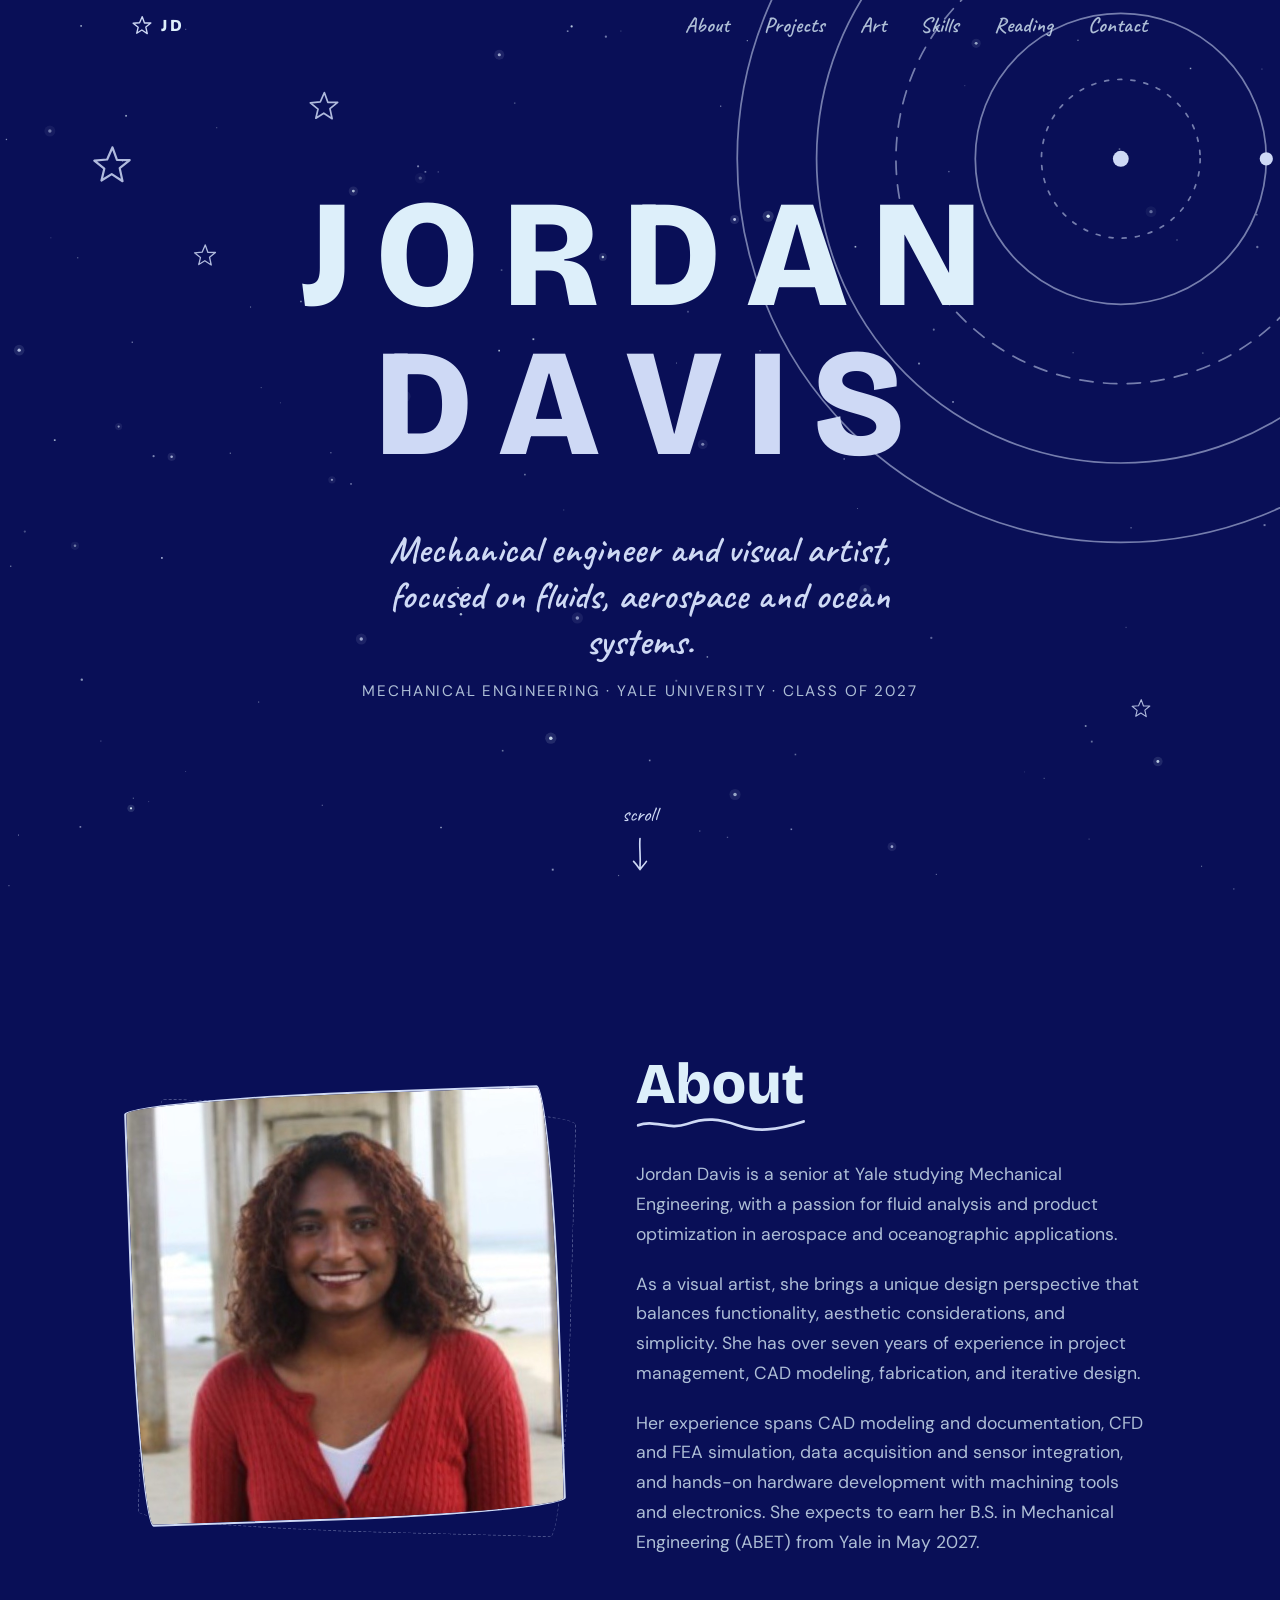
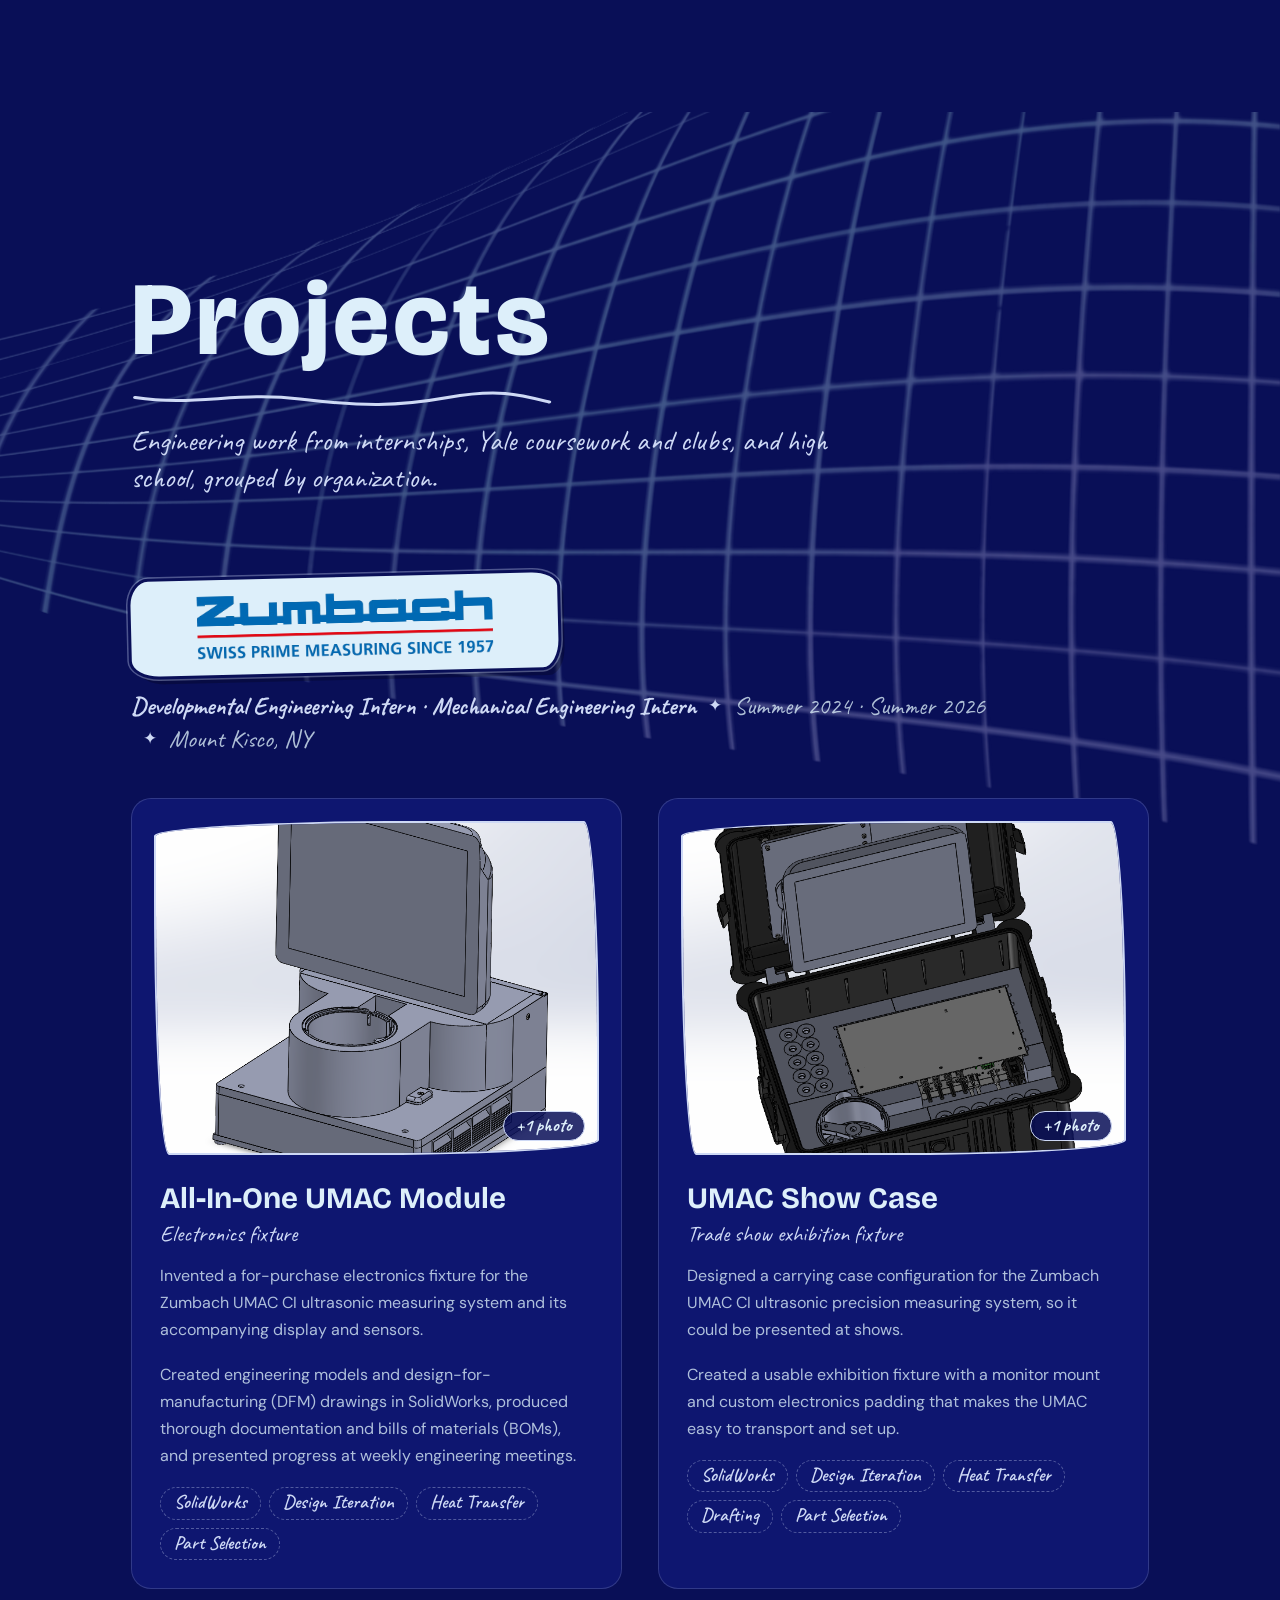
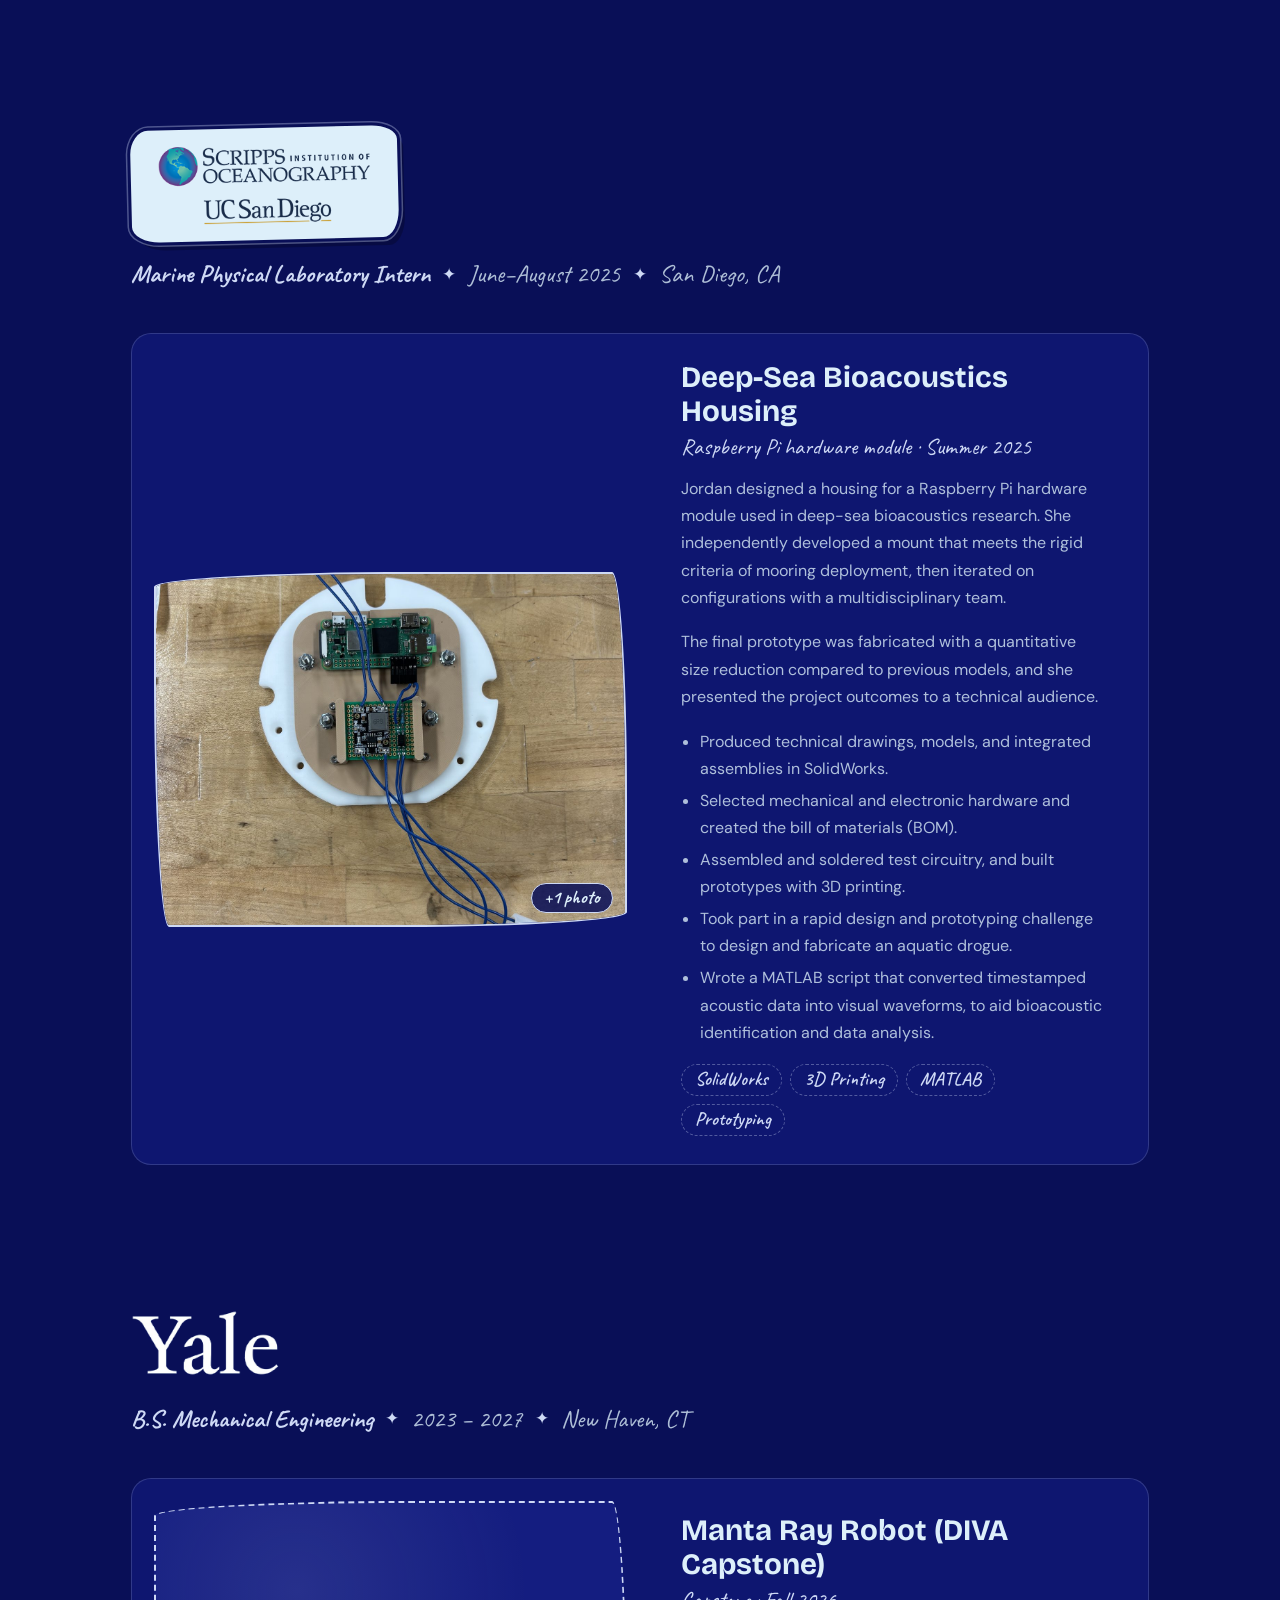
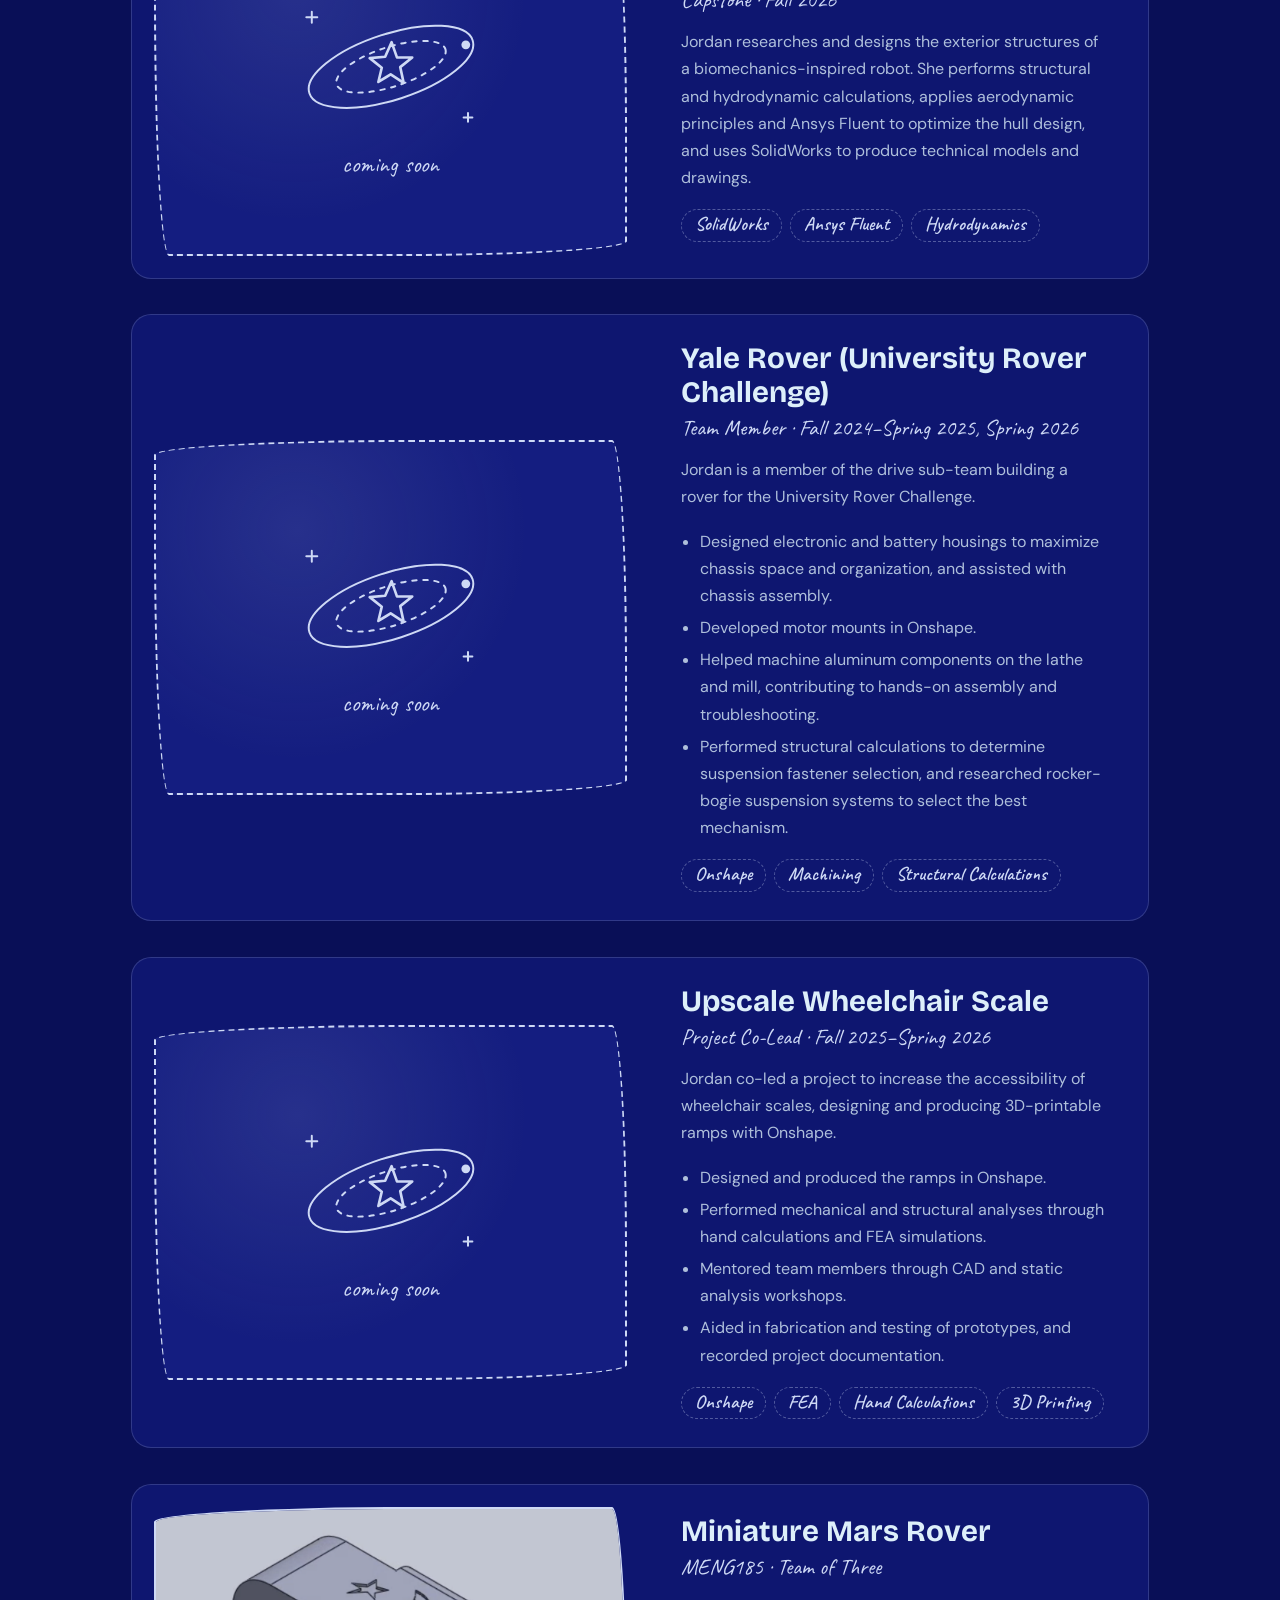
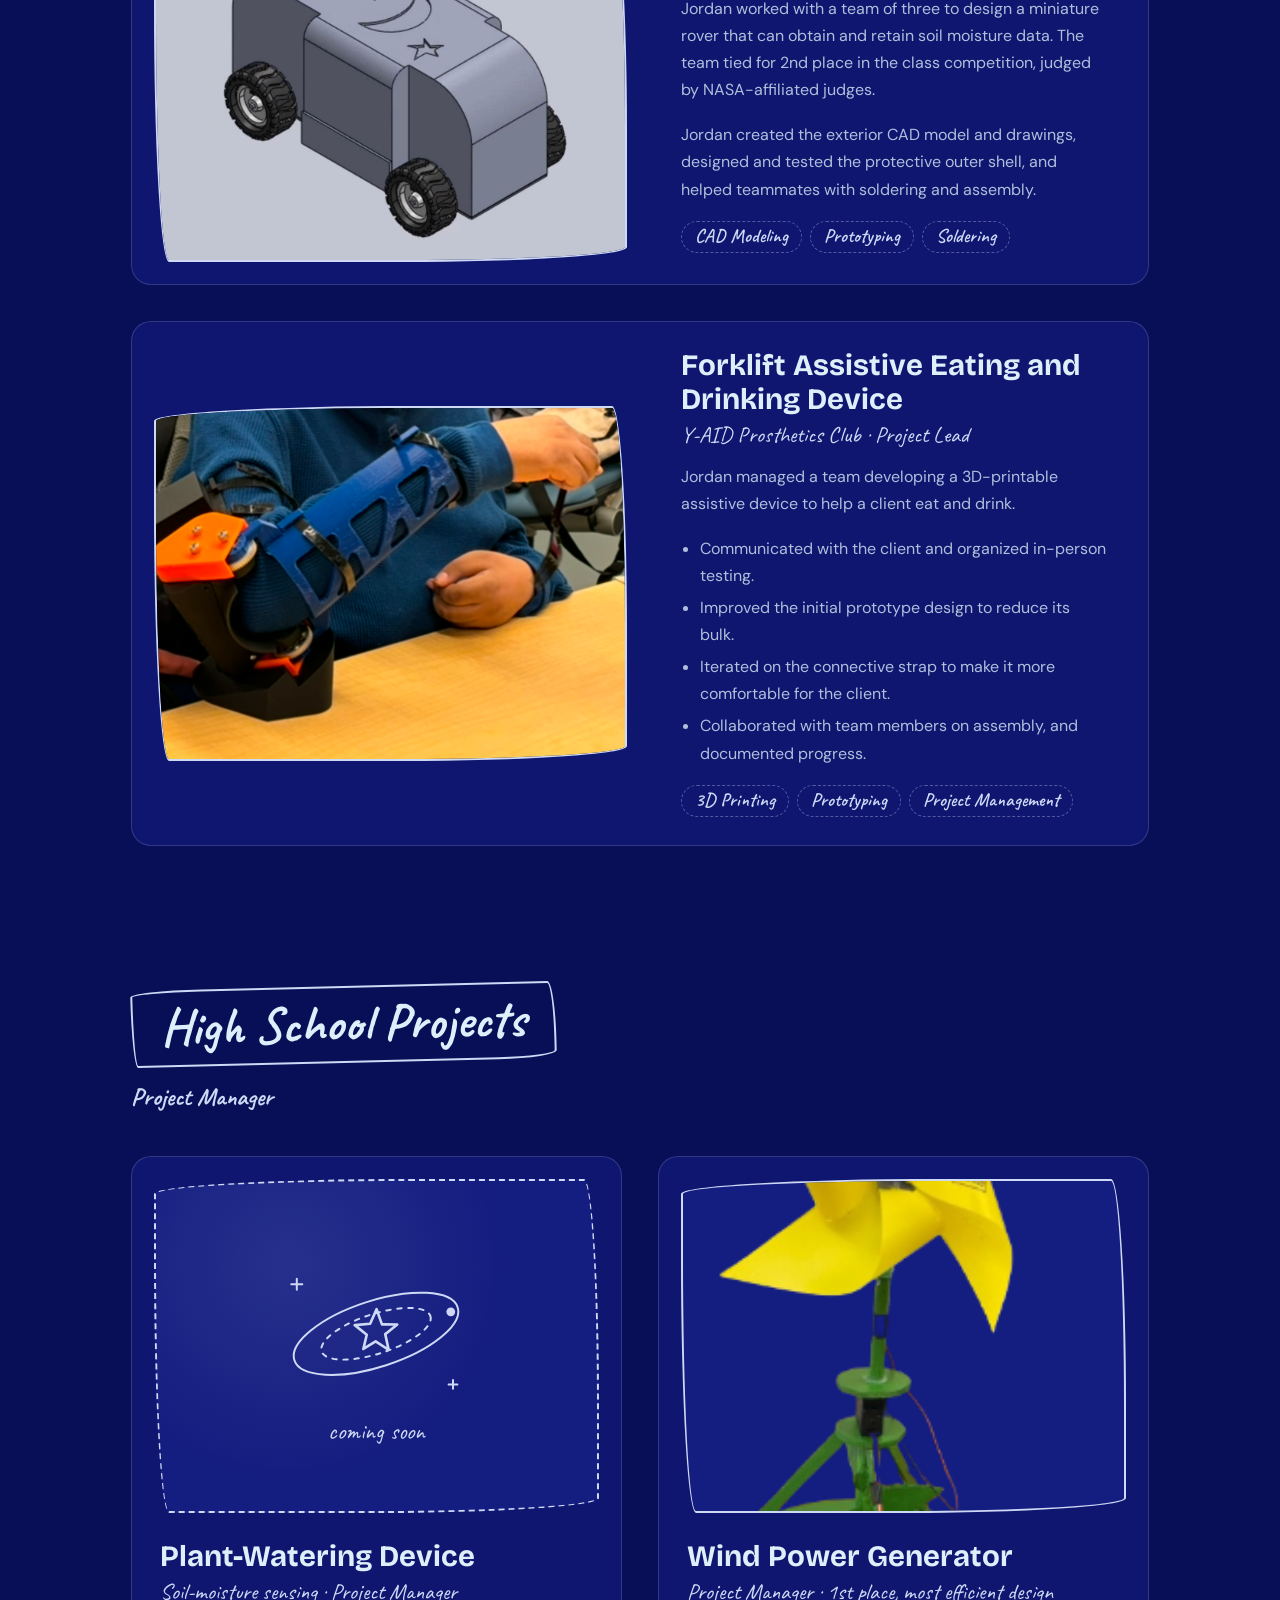
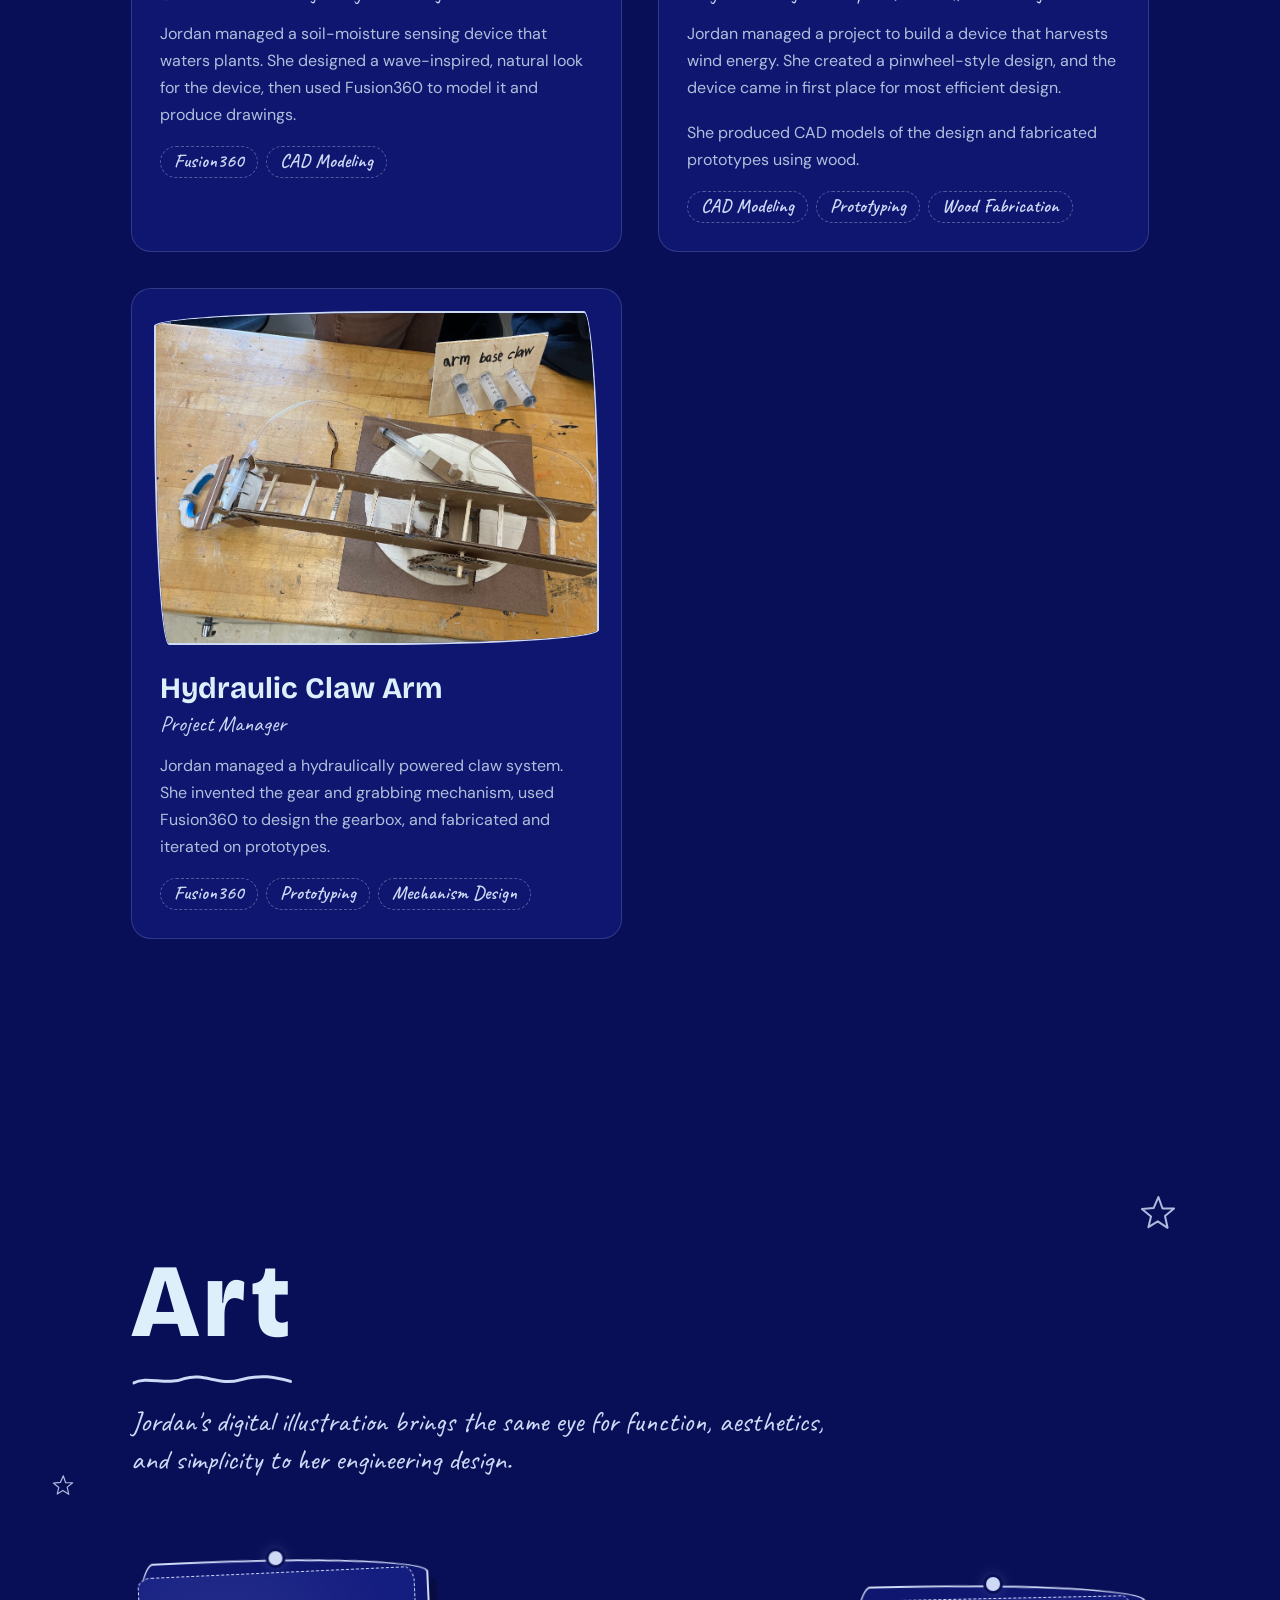
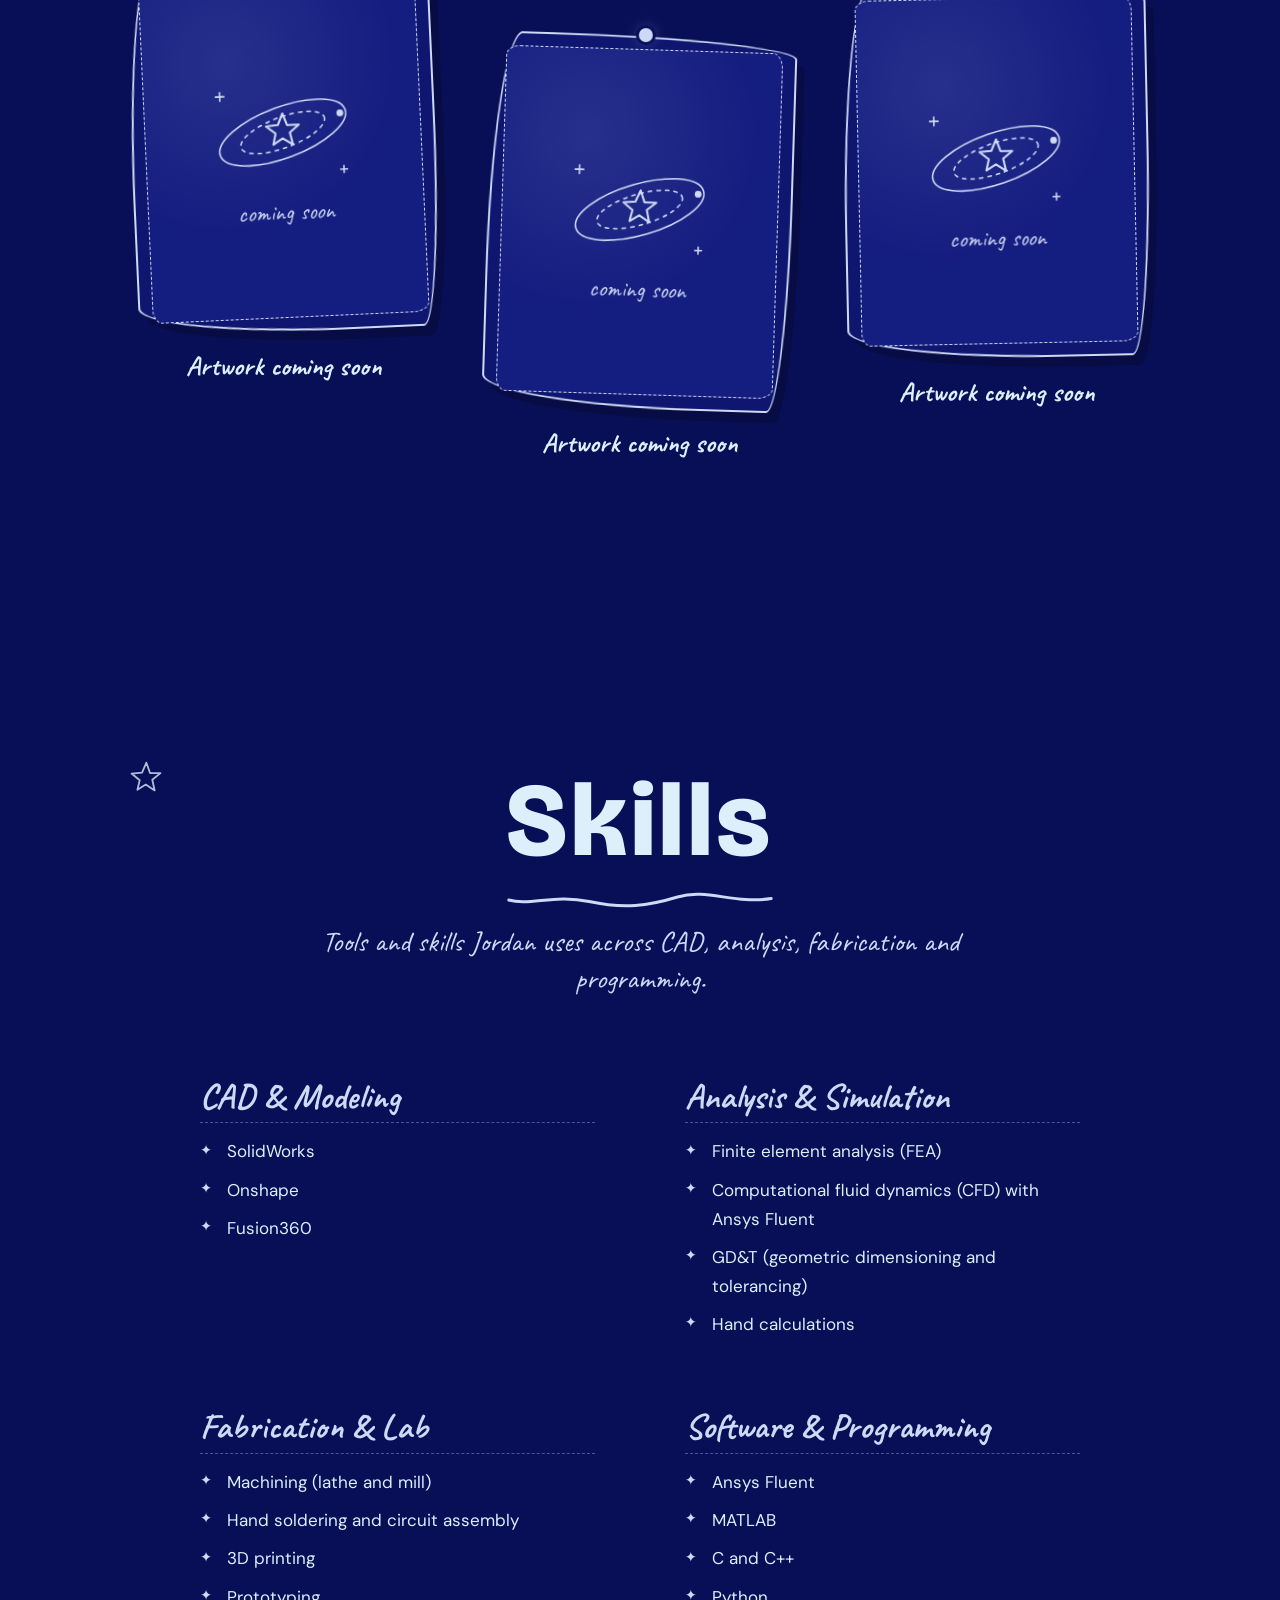
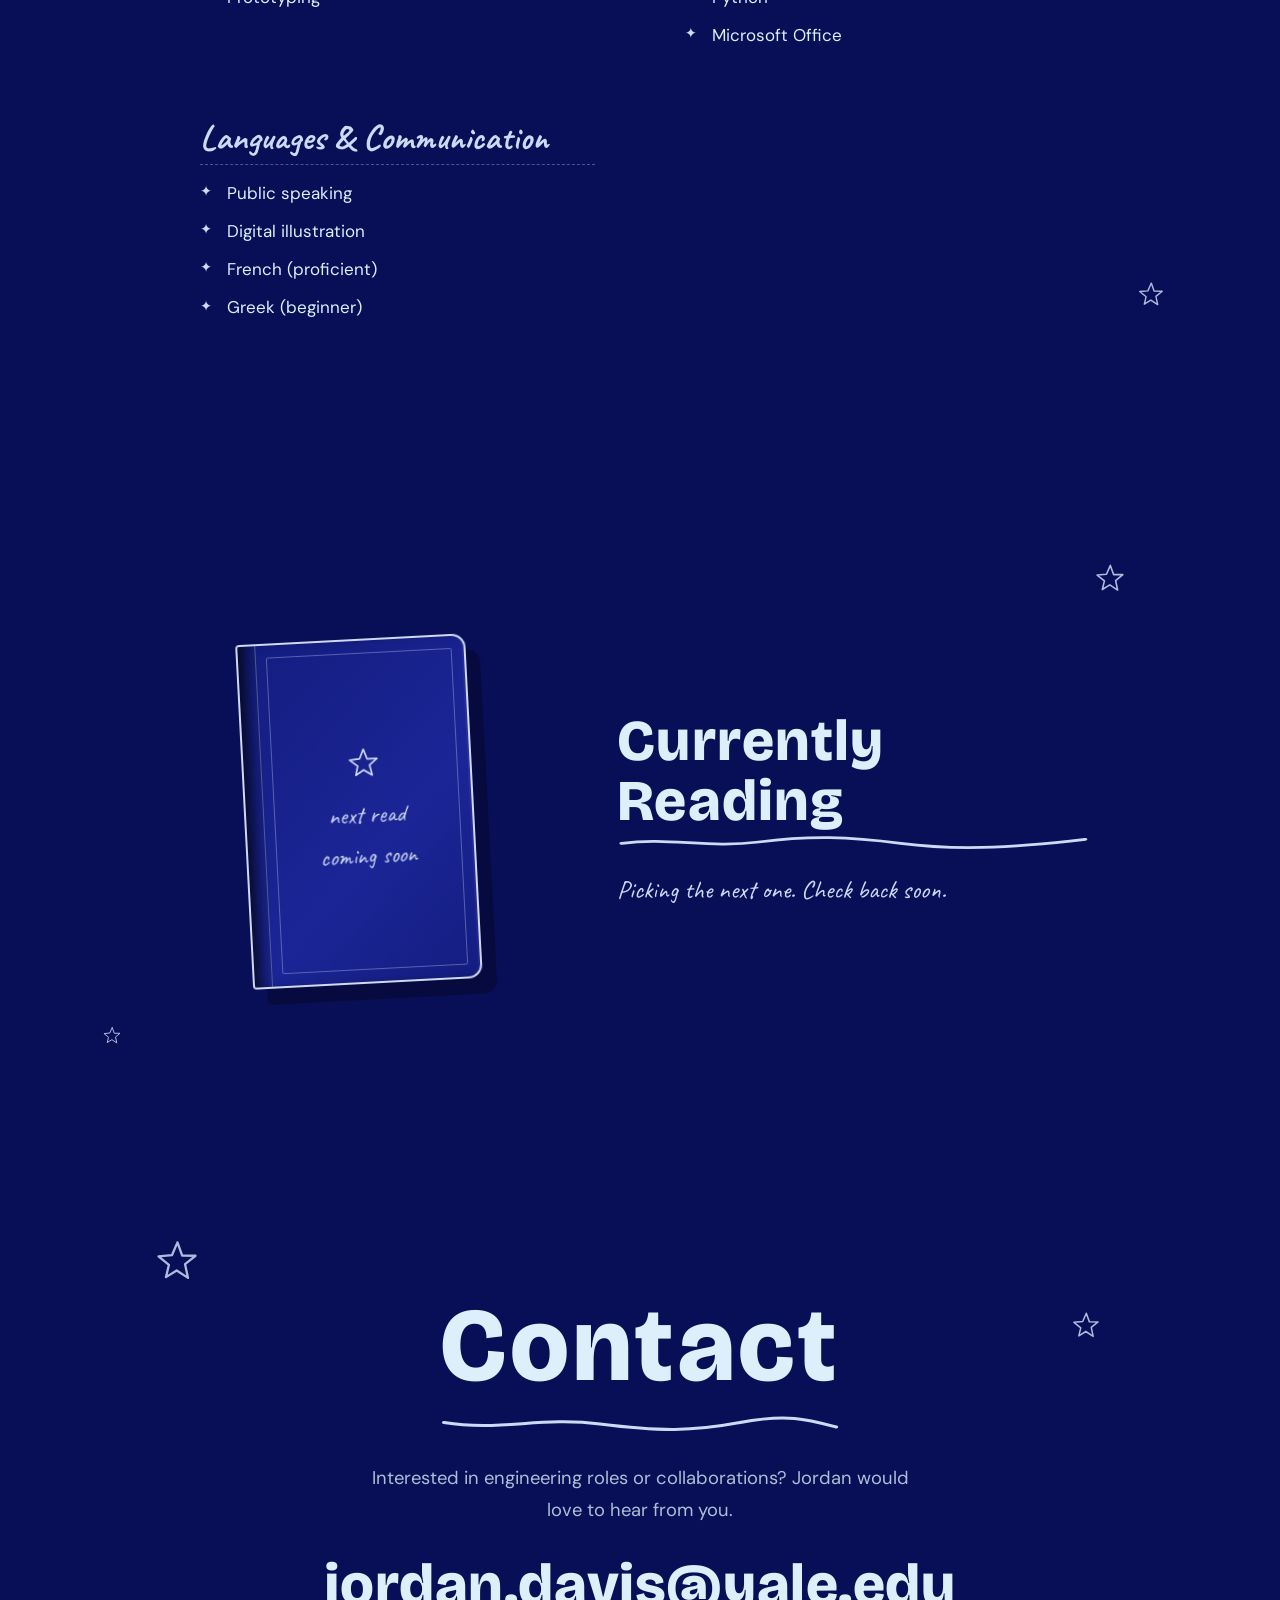
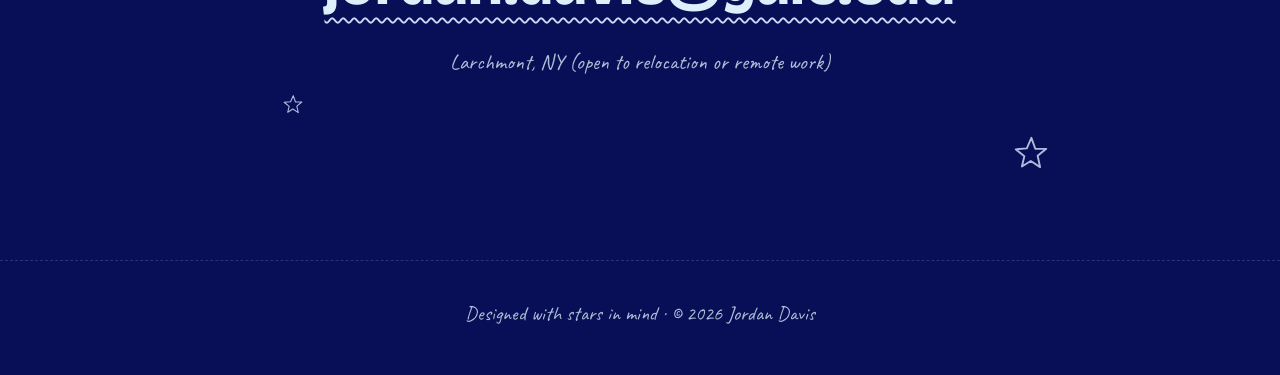
==== commit 21d9a6ca: "Format code for readability One CSS declaration per line, consistent indentation and wrapping across" ====
--- a/index.html
+++ b/index.html
@@ -1,206 +1,336 @@
 <!doctype html>
 <html lang="en">
-<head>
-  <meta charset="utf-8">
-  <meta name="viewport" content="width=device-width, initial-scale=1">
-  <title>Jordan Davis | Portfolio</title>
-  <meta name="description" content="Jordan Davis is a Yale mechanical engineering student and visual artist focused on fluid and thermal analysis, aerospace and ocean systems.">
-  <meta name="theme-color" content="#090F57">
-  <meta name="color-scheme" content="dark">
-
-  <!-- Open Graph -->
-  <meta property="og:type" content="website">
-  <meta property="og:title" content="Jordan Davis | Portfolio">
-  <meta property="og:description" content="Mechanical engineer and visual artist, focused on fluids, aerospace and ocean systems.">
-  <meta property="og:image" content="Images/Logos%20and%20Decals/profilepic.jpg">
-  <meta name="twitter:card" content="summary">
-
-  <!-- Favicon: a lavender hand-drawn star, inline so there is nothing extra to host -->
-  <link rel="icon" href="data:image/svg+xml,%3Csvg xmlns='http://www.w3.org/2000/svg' viewBox='0 0 48 48'%3E%3Cpath d='M24.5 3.6L29.4 17.4L43.3 17.5L32.4 26.3L35.5 40.6L23.7 32.8L12.5 39.8L15.6 26.9L4.7 18.1L18.7 16.9Z' fill='%23CED9F5' stroke='%23CED9F5' stroke-width='3' stroke-linejoin='round'/%3E%3C/svg%3E">
-
-  <!-- Fonts -->
-  <link rel="preconnect" href="https://fonts.googleapis.com">
-  <link rel="preconnect" href="https://fonts.gstatic.com" crossorigin>
-  <link href="https://fonts.googleapis.com/css2?family=Bricolage+Grotesque:opsz,wght@12..96,500;12..96,700;12..96,800&family=Caveat:wght@500;600;700&family=DM+Sans:wght@400;500;700&display=swap" rel="stylesheet">
-
-  <link rel="stylesheet" href="css/style.css">
-  <link rel="stylesheet" href="css/motion.css">
-</head>
-<body>
-  <a class="skip-link" href="#main">Skip to content</a>
-
-  <!-- Shared hand-drawn star, reused everywhere with <use href="#star-doodle"> -->
-  <svg width="0" height="0" style="position:absolute" aria-hidden="true" focusable="false">
-    <symbol id="star-doodle" viewBox="0 0 48 48">
-      <path d="M24.5 3.6L29.4 17.4L43.3 17.5L32.4 26.3L35.5 40.6L23.7 32.8L12.5 39.8L15.6 26.9L4.7 18.1L18.7 16.9L24.2 4.3"/>
-    </symbol>
-  </svg>
-
-  <!-- Night sky (drawn by js/sky.js) -->
-  <canvas id="sky" class="sky" aria-hidden="true"></canvas>
-
-  <div class="page">
-
-    <nav class="topnav" id="topnav" aria-label="Primary">
-      <div class="topnav__inner">
-        <a class="topnav__brand" href="#top" aria-label="Jordan Davis, back to top">
-          <svg class="topnav__star" viewBox="0 0 48 48" aria-hidden="true"><use href="#star-doodle"/></svg>
-          <span>JD</span>
+  <head>
+    <meta charset="utf-8" />
+    <meta name="viewport" content="width=device-width, initial-scale=1" />
+    <title>Jordan Davis | Portfolio</title>
+    <meta
+      name="description"
+      content="Jordan Davis is a Yale mechanical engineering student and visual artist focused on fluid and thermal analysis, aerospace and ocean systems."
+    />
+    <meta name="theme-color" content="#090F57" />
+    <meta name="color-scheme" content="dark" />
+
+    <!-- Open Graph -->
+    <meta property="og:type" content="website" />
+    <meta property="og:title" content="Jordan Davis | Portfolio" />
+    <meta
+      property="og:description"
+      content="Mechanical engineer and visual artist, focused on fluids, aerospace and ocean systems."
+    />
+    <meta property="og:image" content="Images/Logos%20and%20Decals/profilepic.jpg" />
+    <meta name="twitter:card" content="summary" />
+
+    <!-- Favicon: a lavender hand-drawn star, inline so there is nothing extra to host -->
+    <link
+      rel="icon"
+      href="data:image/svg+xml,%3Csvg xmlns='http://www.w3.org/2000/svg' viewBox='0 0 48 48'%3E%3Cpath d='M24.5 3.6L29.4 17.4L43.3 17.5L32.4 26.3L35.5 40.6L23.7 32.8L12.5 39.8L15.6 26.9L4.7 18.1L18.7 16.9Z' fill='%23CED9F5' stroke='%23CED9F5' stroke-width='3' stroke-linejoin='round'/%3E%3C/svg%3E"
+    />
+
+    <!-- Fonts -->
+    <link rel="preconnect" href="https://fonts.googleapis.com" />
+    <link rel="preconnect" href="https://fonts.gstatic.com" crossorigin />
+    <link
+      href="https://fonts.googleapis.com/css2?family=Bricolage+Grotesque:opsz,wght@12..96,500;12..96,700;12..96,800&family=Caveat:wght@500;600;700&family=DM+Sans:wght@400;500;700&display=swap"
+      rel="stylesheet"
+    />
+
+    <link rel="stylesheet" href="css/style.css" />
+    <link rel="stylesheet" href="css/motion.css" />
+  </head>
+  <body>
+    <a class="skip-link" href="#main">Skip to content</a>
+
+    <!-- Shared hand-drawn star, reused everywhere with <use href="#star-doodle"> -->
+    <svg width="0" height="0" style="position: absolute" aria-hidden="true" focusable="false">
+      <symbol id="star-doodle" viewBox="0 0 48 48">
+        <path
+          d="M24.5 3.6L29.4 17.4L43.3 17.5L32.4 26.3L35.5 40.6L23.7 32.8L12.5 39.8L15.6 26.9L4.7 18.1L18.7 16.9L24.2 4.3"
+        />
+      </symbol>
+    </svg>
+
+    <!-- Night sky (drawn by js/sky.js) -->
+    <canvas id="sky" class="sky" aria-hidden="true"></canvas>
+
+    <div class="page">
+      <nav class="topnav" id="topnav" aria-label="Primary">
+        <div class="topnav__inner">
+          <a class="topnav__brand" href="#top" aria-label="Jordan Davis, back to top">
+            <svg class="topnav__star" viewBox="0 0 48 48" aria-hidden="true">
+              <use href="#star-doodle" />
+            </svg>
+            <span>JD</span>
+          </a>
+          <button
+            class="topnav__toggle"
+            type="button"
+            aria-expanded="false"
+            aria-controls="topnav-links"
+          >
+            <span class="topnav__toggle-label">Menu</span>
+            <span class="topnav__bars" aria-hidden="true"><i></i><i></i></span>
+          </button>
+          <ul class="topnav__links" id="topnav-links">
+            <li><a href="#about">About</a></li>
+            <li><a href="#projects">Projects</a></li>
+            <li><a href="#art">Art</a></li>
+            <li><a href="#skills">Skills</a></li>
+            <li><a href="#reading">Reading</a></li>
+            <li><a href="#contact">Contact</a></li>
+          </ul>
+        </div>
+      </nav>
+
+      <header class="hero" id="top">
+        <!-- Orbit rings: centre is (0,0). Rotation is done in CSS (css/motion.css). -->
+        <div class="hero__orbits" aria-hidden="true">
+          <svg viewBox="-300 -300 600 600" aria-hidden="true" focusable="false">
+            <g class="orbit orbit--1">
+              <circle class="ring" cx="0" cy="0" r="60" stroke-dasharray="3 7" />
+              <circle class="orbit-core" cx="0" cy="0" r="6" />
+            </g>
+            <g class="orbit orbit--2">
+              <circle class="ring" cx="0" cy="0" r="110" />
+              <circle class="orbit-planet" cx="110" cy="0" r="5" />
+            </g>
+            <g class="orbit orbit--3">
+              <circle class="ring" cx="0" cy="0" r="170" stroke-dasharray="10 8" />
+              <circle class="orbit-planet" cx="170" cy="0" r="7" />
+            </g>
+            <g class="orbit orbit--4">
+              <circle class="ring" cx="0" cy="0" r="230" />
+            </g>
+            <g class="orbit orbit--5">
+              <circle class="ring" cx="0" cy="0" r="290" />
+              <circle class="orbit-planet" cx="290" cy="0" r="4" />
+            </g>
+          </svg>
+        </div>
+
+        <!-- Scattered doodle stars, top-left -->
+        <svg
+          class="doodle-star"
+          style="--s: 44px; top: 16%; left: 7%"
+          viewBox="0 0 48 48"
+          aria-hidden="true"
+        >
+          <use href="#star-doodle" />
+        </svg>
+        <svg
+          class="doodle-star"
+          style="--s: 26px; top: 27%; left: 15%"
+          viewBox="0 0 48 48"
+          aria-hidden="true"
+        >
+          <use href="#star-doodle" />
+        </svg>
+        <svg
+          class="doodle-star"
+          style="--s: 34px; top: 10%; left: 24%"
+          viewBox="0 0 48 48"
+          aria-hidden="true"
+        >
+          <use href="#star-doodle" />
+        </svg>
+        <svg
+          class="doodle-star"
+          style="--s: 22px; bottom: 20%; right: 10%"
+          viewBox="0 0 48 48"
+          aria-hidden="true"
+        >
+          <use href="#star-doodle" />
+        </svg>
+
+        <div class="hero__content">
+          <h1 class="hero__name" data-split>
+            <span class="hero__line">JORDAN</span><span class="hero__line">DAVIS</span>
+          </h1>
+          <p class="hero__tagline"></p>
+          <p class="hero__subtitle"></p>
+        </div>
+
+        <a class="hero__cue" href="#about" aria-label="Scroll down to About">
+          <span>scroll</span>
+          <svg viewBox="0 0 24 40" aria-hidden="true">
+            <path d="M12 2 C11 12 13 20 12 34 M5 27 C8 30 10 33 12 36 C14 33 17 30 19 27" />
+          </svg>
         </a>
-        <button class="topnav__toggle" type="button" aria-expanded="false" aria-controls="topnav-links">
-          <span class="topnav__toggle-label">Menu</span>
-          <span class="topnav__bars" aria-hidden="true"><i></i><i></i></span>
-        </button>
-        <ul class="topnav__links" id="topnav-links">
-          <li><a href="#about">About</a></li>
-          <li><a href="#projects">Projects</a></li>
-          <li><a href="#art">Art</a></li>
-          <li><a href="#skills">Skills</a></li>
-          <li><a href="#reading">Reading</a></li>
-          <li><a href="#contact">Contact</a></li>
-        </ul>
-      </div>
-    </nav>
-
-    <header class="hero" id="top">
-      <!-- Orbit rings: centre is (0,0). Rotation is done in CSS (css/motion.css). -->
-      <div class="hero__orbits" aria-hidden="true">
-        <svg viewBox="-300 -300 600 600" aria-hidden="true" focusable="false">
-          <g class="orbit orbit--1">
-            <circle class="ring" cx="0" cy="0" r="60" stroke-dasharray="3 7"/>
-            <circle class="orbit-core" cx="0" cy="0" r="6"/>
-          </g>
-          <g class="orbit orbit--2">
-            <circle class="ring" cx="0" cy="0" r="110"/>
-            <circle class="orbit-planet" cx="110" cy="0" r="5"/>
-          </g>
-          <g class="orbit orbit--3">
-            <circle class="ring" cx="0" cy="0" r="170" stroke-dasharray="10 8"/>
-            <circle class="orbit-planet" cx="170" cy="0" r="7"/>
-          </g>
-          <g class="orbit orbit--4">
-            <circle class="ring" cx="0" cy="0" r="230"/>
-          </g>
-          <g class="orbit orbit--5">
-            <circle class="ring" cx="0" cy="0" r="290"/>
-            <circle class="orbit-planet" cx="290" cy="0" r="4"/>
-          </g>
-        </svg>
-      </div>
-
-      <!-- Scattered doodle stars, top-left -->
-      <svg class="doodle-star" style="--s:44px; top:16%; left:7%" viewBox="0 0 48 48" aria-hidden="true"><use href="#star-doodle"/></svg>
-      <svg class="doodle-star" style="--s:26px; top:27%; left:15%" viewBox="0 0 48 48" aria-hidden="true"><use href="#star-doodle"/></svg>
-      <svg class="doodle-star" style="--s:34px; top:10%; left:24%" viewBox="0 0 48 48" aria-hidden="true"><use href="#star-doodle"/></svg>
-      <svg class="doodle-star" style="--s:22px; bottom:20%; right:10%" viewBox="0 0 48 48" aria-hidden="true"><use href="#star-doodle"/></svg>
-
-      <div class="hero__content">
-        <h1 class="hero__name" data-split><span class="hero__line">JORDAN</span><span class="hero__line">DAVIS</span></h1>
-        <p class="hero__tagline"></p>
-        <p class="hero__subtitle"></p>
-      </div>
-
-      <a class="hero__cue" href="#about" aria-label="Scroll down to About">
-        <span>scroll</span>
-        <svg viewBox="0 0 24 40" aria-hidden="true"><path d="M12 2 C11 12 13 20 12 34 M5 27 C8 30 10 33 12 36 C14 33 17 30 19 27"/></svg>
-      </a>
-    </header>
-
-    <main id="main">
-
-      <!-- Shown until content has loaded -->
-      <div class="loader" id="loader" role="status">
-        <svg class="loader__star" viewBox="0 0 48 48" aria-hidden="true"><use href="#star-doodle"/></svg>
-        <span class="visually-hidden">Loading</span>
-      </div>
-
-      <section id="about" class="section" aria-labelledby="about-title">
-        <div class="wrap">
-          <div class="about">
-            <figure class="about__photo" data-reveal="left"></figure>
-            <div class="about__text" data-reveal="right">
-              <h2 class="section__title" id="about-title" data-draw>About</h2>
-              <div class="prose"></div>
+      </header>
+
+      <main id="main">
+        <!-- Shown until content has loaded -->
+        <div class="loader" id="loader" role="status">
+          <svg class="loader__star" viewBox="0 0 48 48" aria-hidden="true">
+            <use href="#star-doodle" />
+          </svg>
+          <span class="visually-hidden">Loading</span>
+        </div>
+
+        <section id="about" class="section" aria-labelledby="about-title">
+          <div class="wrap">
+            <div class="about">
+              <figure class="about__photo" data-reveal="left"></figure>
+              <div class="about__text" data-reveal="right">
+                <h2 class="section__title" id="about-title" data-draw>About</h2>
+                <div class="prose"></div>
+              </div>
             </div>
           </div>
-        </div>
-      </section>
-
-      <section id="projects" class="section section--projects" aria-labelledby="projects-title">
-        <div class="projects__grid-bg" aria-hidden="true"></div>
-        <div class="wrap">
-          <header class="section__head">
-            <h2 class="section__title section__title--xl" id="projects-title" data-draw>Projects</h2>
-            <p class="section__intro"></p>
-          </header>
-          <div class="groups"></div>
-        </div>
-      </section>
-
-      <section id="art" class="section" aria-labelledby="art-title">
-        <svg class="doodle-star" style="--s:40px; top:9%; right:8%" viewBox="0 0 48 48" aria-hidden="true"><use href="#star-doodle"/></svg>
-        <svg class="doodle-star" style="--s:24px; top:34%; left:4%" viewBox="0 0 48 48" aria-hidden="true"><use href="#star-doodle"/></svg>
-        <div class="wrap">
-          <header class="section__head">
-            <h2 class="section__title section__title--xl" id="art-title" data-draw>Art</h2>
-            <p class="section__intro"></p>
-          </header>
-          <div class="art-grid"></div>
-        </div>
-      </section>
-
-      <section id="skills" class="section section--center" aria-labelledby="skills-title">
-        <svg class="doodle-star" style="--s:36px; top:10%; left:10%" viewBox="0 0 48 48" aria-hidden="true"><use href="#star-doodle"/></svg>
-        <svg class="doodle-star" style="--s:28px; bottom:12%; right:9%" viewBox="0 0 48 48" aria-hidden="true"><use href="#star-doodle"/></svg>
-        <div class="wrap">
-          <header class="section__head section__head--center">
-            <h2 class="section__title section__title--xl" id="skills-title" data-draw>Skills</h2>
-            <p class="section__intro"></p>
-          </header>
-          <div class="skills-grid"></div>
-        </div>
-      </section>
-
-      <section id="reading" class="section" aria-labelledby="reading-title">
-        <svg class="doodle-star" style="--s:32px; top:12%; right:12%" viewBox="0 0 48 48" aria-hidden="true"><use href="#star-doodle"/></svg>
-        <svg class="doodle-star" style="--s:20px; bottom:14%; left:8%" viewBox="0 0 48 48" aria-hidden="true"><use href="#star-doodle"/></svg>
-        <div class="wrap">
-          <div class="reading">
-            <div class="reading__book" data-reveal="pop"></div>
-            <div class="reading__text" data-reveal="up">
-              <h2 class="section__title" id="reading-title" data-draw>Currently reading</h2>
-              <p class="reading__meta"></p>
-              <div class="prose"></div>
+        </section>
+
+        <section id="projects" class="section section--projects" aria-labelledby="projects-title">
+          <div class="projects__grid-bg" aria-hidden="true"></div>
+          <div class="wrap">
+            <header class="section__head">
+              <h2 class="section__title section__title--xl" id="projects-title" data-draw>
+                Projects
+              </h2>
+              <p class="section__intro"></p>
+            </header>
+            <div class="groups"></div>
+          </div>
+        </section>
+
+        <section id="art" class="section" aria-labelledby="art-title">
+          <svg
+            class="doodle-star"
+            style="--s: 40px; top: 9%; right: 8%"
+            viewBox="0 0 48 48"
+            aria-hidden="true"
+          >
+            <use href="#star-doodle" />
+          </svg>
+          <svg
+            class="doodle-star"
+            style="--s: 24px; top: 34%; left: 4%"
+            viewBox="0 0 48 48"
+            aria-hidden="true"
+          >
+            <use href="#star-doodle" />
+          </svg>
+          <div class="wrap">
+            <header class="section__head">
+              <h2 class="section__title section__title--xl" id="art-title" data-draw>Art</h2>
+              <p class="section__intro"></p>
+            </header>
+            <div class="art-grid"></div>
+          </div>
+        </section>
+
+        <section id="skills" class="section section--center" aria-labelledby="skills-title">
+          <svg
+            class="doodle-star"
+            style="--s: 36px; top: 10%; left: 10%"
+            viewBox="0 0 48 48"
+            aria-hidden="true"
+          >
+            <use href="#star-doodle" />
+          </svg>
+          <svg
+            class="doodle-star"
+            style="--s: 28px; bottom: 12%; right: 9%"
+            viewBox="0 0 48 48"
+            aria-hidden="true"
+          >
+            <use href="#star-doodle" />
+          </svg>
+          <div class="wrap">
+            <header class="section__head section__head--center">
+              <h2 class="section__title section__title--xl" id="skills-title" data-draw>Skills</h2>
+              <p class="section__intro"></p>
+            </header>
+            <div class="skills-grid"></div>
+          </div>
+        </section>
+
+        <section id="reading" class="section" aria-labelledby="reading-title">
+          <svg
+            class="doodle-star"
+            style="--s: 32px; top: 12%; right: 12%"
+            viewBox="0 0 48 48"
+            aria-hidden="true"
+          >
+            <use href="#star-doodle" />
+          </svg>
+          <svg
+            class="doodle-star"
+            style="--s: 20px; bottom: 14%; left: 8%"
+            viewBox="0 0 48 48"
+            aria-hidden="true"
+          >
+            <use href="#star-doodle" />
+          </svg>
+          <div class="wrap">
+            <div class="reading">
+              <div class="reading__book" data-reveal="pop"></div>
+              <div class="reading__text" data-reveal="up">
+                <h2 class="section__title" id="reading-title" data-draw>Currently reading</h2>
+                <p class="reading__meta"></p>
+                <div class="prose"></div>
+              </div>
             </div>
           </div>
-        </div>
-      </section>
-
-      <section id="contact" class="section section--center section--contact" aria-labelledby="contact-title">
-        <svg class="doodle-star" style="--s:46px; top:14%; left:12%" viewBox="0 0 48 48" aria-hidden="true"><use href="#star-doodle"/></svg>
-        <svg class="doodle-star" style="--s:30px; top:24%; right:14%" viewBox="0 0 48 48" aria-hidden="true"><use href="#star-doodle"/></svg>
-        <svg class="doodle-star" style="--s:22px; bottom:20%; left:22%" viewBox="0 0 48 48" aria-hidden="true"><use href="#star-doodle"/></svg>
-        <svg class="doodle-star" style="--s:38px; bottom:12%; right:18%" viewBox="0 0 48 48" aria-hidden="true"><use href="#star-doodle"/></svg>
-        <div class="wrap">
-          <div class="contact" data-reveal="up">
-            <h2 class="section__title section__title--xl" id="contact-title" data-draw>Contact</h2>
-            <div class="prose contact__invite"></div>
-            <a class="contact__email" href="#contact"></a>
-            <ul class="contact__links"></ul>
-            <p class="contact__location"></p>
-          </div>
-        </div>
-      </section>
-
-    </main>
-
-    <footer class="footer">
-      <p class="footer__text"></p>
-    </footer>
-  </div>
-
-  <script src="js/content.js" defer></script>
-  <script src="js/sky.js" defer></script>
-  <script src="js/motion.js" defer></script>
-</body>
+        </section>
+
+        <section
+          id="contact"
+          class="section section--center section--contact"
+          aria-labelledby="contact-title"
+        >
+          <svg
+            class="doodle-star"
+            style="--s: 46px; top: 14%; left: 12%"
+            viewBox="0 0 48 48"
+            aria-hidden="true"
+          >
+            <use href="#star-doodle" />
+          </svg>
+          <svg
+            class="doodle-star"
+            style="--s: 30px; top: 24%; right: 14%"
+            viewBox="0 0 48 48"
+            aria-hidden="true"
+          >
+            <use href="#star-doodle" />
+          </svg>
+          <svg
+            class="doodle-star"
+            style="--s: 22px; bottom: 20%; left: 22%"
+            viewBox="0 0 48 48"
+            aria-hidden="true"
+          >
+            <use href="#star-doodle" />
+          </svg>
+          <svg
+            class="doodle-star"
+            style="--s: 38px; bottom: 12%; right: 18%"
+            viewBox="0 0 48 48"
+            aria-hidden="true"
+          >
+            <use href="#star-doodle" />
+          </svg>
+          <div class="wrap">
+            <div class="contact" data-reveal="up">
+              <h2 class="section__title section__title--xl" id="contact-title" data-draw>
+                Contact
+              </h2>
+              <div class="prose contact__invite"></div>
+              <a class="contact__email" href="#contact"></a>
+              <ul class="contact__links"></ul>
+              <p class="contact__location"></p>
+            </div>
+          </div>
+        </section>
+      </main>
+
+      <footer class="footer">
+        <p class="footer__text"></p>
+      </footer>
+    </div>
+
+    <script src="js/content.js" defer></script>
+    <script src="js/sky.js" defer></script>
+    <script src="js/motion.js" defer></script>
+  </body>
 </html>
--- a/css/style.css
+++ b/css/style.css
@@ -5,18 +5,18 @@
 
 /* ---------- Tokens ---------- */
 :root {
-  --twilight: #090F57;
-  --twilight-2: #0E1670;
-  --twilight-3: #141D80;
-  --alice: #DDEFFA;
-  --alice-dim: rgba(221, 239, 250, .78);
-  --lavender: #CED9F5;
-  --lavender-faint: rgba(206, 217, 245, .18);
-  --lavender-glow: rgba(206, 217, 245, .35);
-
-  --font-display: "Bricolage Grotesque", "Helvetica Neue", Arial, sans-serif;
-  --font-hand: "Caveat", "Comic Sans MS", cursive;
-  --font-body: "DM Sans", system-ui, -apple-system, "Segoe UI", sans-serif;
+  --twilight: #090f57;
+  --twilight-2: #0e1670;
+  --twilight-3: #141d80;
+  --alice: #ddeffa;
+  --alice-dim: rgba(221, 239, 250, 0.78);
+  --lavender: #ced9f5;
+  --lavender-faint: rgba(206, 217, 245, 0.18);
+  --lavender-glow: rgba(206, 217, 245, 0.35);
+
+  --font-display: 'Bricolage Grotesque', 'Helvetica Neue', Arial, sans-serif;
+  --font-hand: 'Caveat', 'Comic Sans MS', cursive;
+  --font-body: 'DM Sans', system-ui, -apple-system, 'Segoe UI', sans-serif;
 
   /* Wobbly hand-drawn corner shapes (vary these per element) */
   --wobble-a: 255px 15px 225px 15px / 15px 225px 15px 255px;
@@ -29,7 +29,11 @@
 }
 
 /* ---------- Base ---------- */
-*, *::before, *::after { box-sizing: border-box; }
+*,
+*::before,
+*::after {
+  box-sizing: border-box;
+}
 
 html {
   background: var(--twilight);
@@ -37,7 +41,9 @@
   scroll-padding-top: 72px;
 }
 @media (prefers-reduced-motion: no-preference) {
-  html { scroll-behavior: smooth; }
+  html {
+    scroll-behavior: smooth;
+  }
 }
 
 body {
@@ -51,15 +57,35 @@
   -webkit-font-smoothing: antialiased;
 }
 
-img, svg { max-width: 100%; }
-img { display: block; }
-[hidden] { display: none !important; }
-
-a { color: var(--lavender); text-underline-offset: .22em; text-decoration-thickness: 1px; }
-a:hover { color: var(--alice); }
-
-strong { color: var(--alice); font-weight: 700; }
-code { font-family: ui-monospace, Menlo, monospace; font-size: .9em; color: var(--alice); }
+img,
+svg {
+  max-width: 100%;
+}
+img {
+  display: block;
+}
+[hidden] {
+  display: none !important;
+}
+
+a {
+  color: var(--lavender);
+  text-underline-offset: 0.22em;
+  text-decoration-thickness: 1px;
+}
+a:hover {
+  color: var(--alice);
+}
+
+strong {
+  color: var(--alice);
+  font-weight: 700;
+}
+code {
+  font-family: ui-monospace, Menlo, monospace;
+  font-size: 0.9em;
+  color: var(--alice);
+}
 
 :focus-visible {
   outline: 2px dashed var(--lavender);
@@ -67,107 +93,211 @@
   border-radius: 4px;
 }
 
-::selection { background: var(--lavender); color: var(--twilight); }
+::selection {
+  background: var(--lavender);
+  color: var(--twilight);
+}
 
 .visually-hidden {
-  position: absolute !important; width: 1px; height: 1px; margin: -1px; padding: 0;
-  overflow: hidden; clip: rect(0 0 0 0); white-space: nowrap; border: 0;
+  position: absolute !important;
+  width: 1px;
+  height: 1px;
+  margin: -1px;
+  padding: 0;
+  overflow: hidden;
+  clip: rect(0 0 0 0);
+  white-space: nowrap;
+  border: 0;
 }
 
 .skip-link {
-  position: fixed; top: 8px; left: 8px; z-index: 200;
-  padding: 10px 18px; background: var(--alice); color: var(--twilight);
-  font-weight: 700; text-decoration: none; border-radius: 10px;
+  position: fixed;
+  top: 8px;
+  left: 8px;
+  z-index: 200;
+  padding: 10px 18px;
+  background: var(--alice);
+  color: var(--twilight);
+  font-weight: 700;
+  text-decoration: none;
+  border-radius: 10px;
   transform: translateY(-160%);
 }
-.skip-link:focus { transform: none; }
+.skip-link:focus {
+  transform: none;
+}
 
 /* ---------- Sky canvas + stacking ---------- */
 .sky {
-  position: fixed; inset: 0; width: 100%; height: 100%;
-  z-index: 0; pointer-events: none; display: block;
-}
-.page { position: relative; z-index: 1; }
+  position: fixed;
+  inset: 0;
+  width: 100%;
+  height: 100%;
+  z-index: 0;
+  pointer-events: none;
+  display: block;
+}
+.page {
+  position: relative;
+  z-index: 1;
+}
 
 /* ---------- Doodle stars ---------- */
 .doodle-star {
   position: absolute;
-  width: var(--s, 32px); height: var(--s, 32px);
-  fill: none; stroke: var(--lavender);
-  stroke-width: 2.4; stroke-linecap: round; stroke-linejoin: round;
-  pointer-events: none; opacity: .85;
+  width: var(--s, 32px);
+  height: var(--s, 32px);
+  fill: none;
+  stroke: var(--lavender);
+  stroke-width: 2.4;
+  stroke-linecap: round;
+  stroke-linejoin: round;
+  pointer-events: none;
+  opacity: 0.85;
   overflow: visible;
 }
 
 /* ---------- Top nav ---------- */
 .topnav {
-  position: fixed; top: 0; left: 0; right: 0; z-index: 50;
-  transition: background-color .3s, border-color .3s;
+  position: fixed;
+  top: 0;
+  left: 0;
+  right: 0;
+  z-index: 50;
+  transition:
+    background-color 0.3s,
+    border-color 0.3s;
   border-bottom: 1px solid transparent;
 }
 .topnav--scrolled,
 .topnav.is-open {
-  background: rgba(9, 15, 87, .88);
+  background: rgba(9, 15, 87, 0.88);
   -webkit-backdrop-filter: blur(10px);
   backdrop-filter: blur(10px);
   border-bottom-color: var(--lavender-faint);
 }
 .topnav__inner {
-  max-width: var(--maxw); margin: 0 auto; padding: 8px var(--gutter);
-  display: flex; align-items: center; justify-content: space-between; gap: 16px;
-  min-height: 52px; flex-wrap: wrap;
+  max-width: var(--maxw);
+  margin: 0 auto;
+  padding: 8px var(--gutter);
+  display: flex;
+  align-items: center;
+  justify-content: space-between;
+  gap: 16px;
+  min-height: 52px;
+  flex-wrap: wrap;
 }
 .topnav__brand {
-  display: inline-flex; align-items: center; gap: 8px;
-  font-family: var(--font-display); font-weight: 800; letter-spacing: .14em;
-  color: var(--alice); text-decoration: none; font-size: 1.05rem;
+  display: inline-flex;
+  align-items: center;
+  gap: 8px;
+  font-family: var(--font-display);
+  font-weight: 800;
+  letter-spacing: 0.14em;
+  color: var(--alice);
+  text-decoration: none;
+  font-size: 1.05rem;
 }
 .topnav__star {
-  width: 22px; height: 22px; fill: none; stroke: var(--lavender);
-  stroke-width: 3; stroke-linecap: round; stroke-linejoin: round;
+  width: 22px;
+  height: 22px;
+  fill: none;
+  stroke: var(--lavender);
+  stroke-width: 3;
+  stroke-linecap: round;
+  stroke-linejoin: round;
 }
 .topnav__links {
-  list-style: none; margin: 0; padding: 0;
-  display: flex; gap: clamp(14px, 2.4vw, 32px);
+  list-style: none;
+  margin: 0;
+  padding: 0;
+  display: flex;
+  gap: clamp(14px, 2.4vw, 32px);
 }
 .topnav__links a {
-  font-family: var(--font-hand); font-weight: 600; font-size: 1.35rem; line-height: 1;
-  color: var(--alice-dim); text-decoration: none; padding: 6px 2px;
+  font-family: var(--font-hand);
+  font-weight: 600;
+  font-size: 1.35rem;
+  line-height: 1;
+  color: var(--alice-dim);
+  text-decoration: none;
+  padding: 6px 2px;
   background: linear-gradient(var(--lavender), var(--lavender)) 0 100% / 0 2px no-repeat;
-  transition: color .2s, background-size .3s;
+  transition:
+    color 0.2s,
+    background-size 0.3s;
 }
 .topnav__links a:hover,
 .topnav__links a.is-active,
 .topnav__links a[aria-current] {
-  color: var(--alice); background-size: 100% 2px;
+  color: var(--alice);
+  background-size: 100% 2px;
 }
 
 .topnav__toggle {
-  display: none; align-items: center; gap: 10px;
-  background: none; border: 1.5px solid var(--lavender); color: var(--alice);
-  border-radius: var(--wobble-c); padding: 4px 14px;
-  font-family: var(--font-hand); font-size: 1.25rem; font-weight: 600; cursor: pointer;
-}
-.topnav__bars { display: inline-flex; flex-direction: column; gap: 4px; }
-.topnav__bars i { display: block; width: 18px; height: 2px; background: var(--lavender); border-radius: 2px; transition: transform .25s; }
-.topnav.is-open .topnav__bars i:first-child { transform: translateY(3px) rotate(45deg); }
-.topnav.is-open .topnav__bars i:last-child { transform: translateY(-3px) rotate(-45deg); }
+  display: none;
+  align-items: center;
+  gap: 10px;
+  background: none;
+  border: 1.5px solid var(--lavender);
+  color: var(--alice);
+  border-radius: var(--wobble-c);
+  padding: 4px 14px;
+  font-family: var(--font-hand);
+  font-size: 1.25rem;
+  font-weight: 600;
+  cursor: pointer;
+}
+.topnav__bars {
+  display: inline-flex;
+  flex-direction: column;
+  gap: 4px;
+}
+.topnav__bars i {
+  display: block;
+  width: 18px;
+  height: 2px;
+  background: var(--lavender);
+  border-radius: 2px;
+  transition: transform 0.25s;
+}
+.topnav.is-open .topnav__bars i:first-child {
+  transform: translateY(3px) rotate(45deg);
+}
+.topnav.is-open .topnav__bars i:last-child {
+  transform: translateY(-3px) rotate(-45deg);
+}
 
 @media (max-width: 760px) {
-  .topnav__toggle { display: inline-flex; }
+  .topnav__toggle {
+    display: inline-flex;
+  }
   .topnav__links {
-    display: none; flex-direction: column; gap: 0; width: 100%;
+    display: none;
+    flex-direction: column;
+    gap: 0;
+    width: 100%;
     padding: 4px 0 12px;
   }
-  .topnav.is-open .topnav__links { display: flex; }
-  .topnav__links a { display: inline-block; padding: 8px 0; font-size: 1.6rem; }
+  .topnav.is-open .topnav__links {
+    display: flex;
+  }
+  .topnav__links a {
+    display: inline-block;
+    padding: 8px 0;
+    font-size: 1.6rem;
+  }
 }
 
 /* ---------- Hero ---------- */
 .hero {
   position: relative;
-  min-height: 100vh; min-height: 100svh;
-  display: flex; align-items: center; justify-content: center; text-align: center;
+  min-height: 100vh;
+  min-height: 100svh;
+  display: flex;
+  align-items: center;
+  justify-content: center;
+  text-align: center;
   padding: 96px var(--gutter) 110px;
   overflow: hidden;
 }
@@ -176,62 +306,139 @@
   position: absolute;
   top: calc(var(--orbit-size, 760px) * -0.3);
   right: calc(var(--orbit-size, 760px) * -0.3);
-  width: var(--orbit-size, 760px); height: var(--orbit-size, 760px);
+  width: var(--orbit-size, 760px);
+  height: var(--orbit-size, 760px);
   --orbit-size: clamp(380px, 62vw, 860px);
   pointer-events: none;
 }
-.hero__orbits svg { width: 100%; height: 100%; display: block; overflow: visible; }
+.hero__orbits svg {
+  width: 100%;
+  height: 100%;
+  display: block;
+  overflow: visible;
+}
 .hero__orbits .ring {
-  fill: none; stroke: var(--lavender); stroke-width: 1.3; opacity: .55;
+  fill: none;
+  stroke: var(--lavender);
+  stroke-width: 1.3;
+  opacity: 0.55;
   stroke-linecap: round;
 }
-.hero__orbits .orbit-planet { fill: var(--lavender); stroke: none; }
-.hero__orbits .orbit-core { fill: var(--lavender); stroke: none; }
-
-.hero__content { position: relative; z-index: 2; max-width: 980px; }
+.hero__orbits .orbit-planet {
+  fill: var(--lavender);
+  stroke: none;
+}
+.hero__orbits .orbit-core {
+  fill: var(--lavender);
+  stroke: none;
+}
+
+.hero__content {
+  position: relative;
+  z-index: 2;
+  max-width: 980px;
+}
 
 .hero__name {
   margin: 0;
-  font-family: var(--font-display); font-weight: 800;
+  font-family: var(--font-display);
+  font-weight: 800;
   font-size: clamp(2.9rem, 13.5vw, 9.5rem);
-  line-height: .98; letter-spacing: .18em;
+  line-height: 0.98;
+  letter-spacing: 0.18em;
   color: var(--alice);
   text-transform: uppercase;
 }
-.hero__line { display: block; padding-left: .18em; /* balances the trailing letter-spacing */ }
-.hero__line:nth-child(2) { color: var(--lavender); }
+.hero__line {
+  display: block;
+  padding-left: 0.18em; /* balances the trailing letter-spacing */
+}
+.hero__line:nth-child(2) {
+  color: var(--lavender);
+}
 
 .hero__tagline {
-  margin: clamp(28px, 5vw, 48px) auto 0; max-width: 34ch;
-  font-family: var(--font-hand); font-weight: 600;
-  font-size: clamp(1.6rem, 4vw, 2.4rem); line-height: 1.2; color: var(--lavender);
+  margin: clamp(28px, 5vw, 48px) auto 0;
+  max-width: 34ch;
+  font-family: var(--font-hand);
+  font-weight: 600;
+  font-size: clamp(1.6rem, 4vw, 2.4rem);
+  line-height: 1.2;
+  color: var(--lavender);
 }
 .hero__subtitle {
-  margin: 14px 0 0; font-size: .95rem; letter-spacing: .12em; text-transform: uppercase;
+  margin: 14px 0 0;
+  font-size: 0.95rem;
+  letter-spacing: 0.12em;
+  text-transform: uppercase;
   color: var(--alice-dim);
 }
 
 .hero__cue {
-  position: absolute; left: 50%; bottom: 26px; transform: translateX(-50%);
-  display: flex; flex-direction: column; align-items: center; gap: 4px;
-  font-family: var(--font-hand); font-size: 1.3rem; color: var(--lavender); text-decoration: none;
-}
-.hero__cue svg { width: 22px; height: 38px; fill: none; stroke: var(--lavender); stroke-width: 1.8; stroke-linecap: round; stroke-linejoin: round; }
+  position: absolute;
+  left: 50%;
+  bottom: 26px;
+  transform: translateX(-50%);
+  display: flex;
+  flex-direction: column;
+  align-items: center;
+  gap: 4px;
+  font-family: var(--font-hand);
+  font-size: 1.3rem;
+  color: var(--lavender);
+  text-decoration: none;
+}
+.hero__cue svg {
+  width: 22px;
+  height: 38px;
+  fill: none;
+  stroke: var(--lavender);
+  stroke-width: 1.8;
+  stroke-linecap: round;
+  stroke-linejoin: round;
+}
 
 /* ---------- Loader ---------- */
-.loader { display: flex; justify-content: center; padding: 48px 0; }
+.loader {
+  display: flex;
+  justify-content: center;
+  padding: 48px 0;
+}
 .loader__star {
-  width: 36px; height: 36px; fill: none; stroke: var(--lavender); stroke-width: 2.4;
-  stroke-linecap: round; stroke-linejoin: round;
+  width: 36px;
+  height: 36px;
+  fill: none;
+  stroke: var(--lavender);
+  stroke-width: 2.4;
+  stroke-linecap: round;
+  stroke-linejoin: round;
   animation: loader-twinkle 1.6s ease-in-out infinite;
 }
-@keyframes loader-twinkle { 0%, 100% { opacity: .25; transform: scale(.85) rotate(0); } 50% { opacity: 1; transform: scale(1.1) rotate(12deg); } }
-@media (prefers-reduced-motion: reduce) { .loader__star { animation: none; } }
+@keyframes loader-twinkle {
+  0%,
+  100% {
+    opacity: 0.25;
+    transform: scale(0.85) rotate(0);
+  }
+  50% {
+    opacity: 1;
+    transform: scale(1.1) rotate(12deg);
+  }
+}
+@media (prefers-reduced-motion: reduce) {
+  .loader__star {
+    animation: none;
+  }
+}
 
 .load-error {
-  max-width: 640px; margin: 40px auto; padding: 20px 24px;
-  border: 2px dashed var(--lavender); border-radius: var(--wobble-a);
-  background: var(--twilight-2); color: var(--alice);
+  max-width: 640px;
+  margin: 40px auto;
+  padding: 20px 24px;
+  border: 2px dashed var(--lavender);
+  border-radius: var(--wobble-a);
+  background: var(--twilight-2);
+  color: var(--alice);
 }
 
 /* ---------- Sections ---------- */
@@ -240,313 +447,750 @@
   padding: clamp(72px, 12vw, 160px) 0;
 }
 .wrap {
-  position: relative; z-index: 1;
-  max-width: var(--maxw); margin: 0 auto; padding: 0 var(--gutter);
-}
-.section--center { text-align: center; }
-
-.section__head { margin-bottom: clamp(40px, 7vw, 80px); }
-.section__head--center .section__intro { margin-left: auto; margin-right: auto; }
+  position: relative;
+  z-index: 1;
+  max-width: var(--maxw);
+  margin: 0 auto;
+  padding: 0 var(--gutter);
+}
+.section--center {
+  text-align: center;
+}
+
+.section__head {
+  margin-bottom: clamp(40px, 7vw, 80px);
+}
+.section__head--center .section__intro {
+  margin-left: auto;
+  margin-right: auto;
+}
 
 .section__title {
-  position: relative; display: inline-block;
-  margin: 0; padding-bottom: .32em;
-  font-family: var(--font-display); font-weight: 800;
-  font-size: clamp(2.2rem, 6vw, 3.6rem); line-height: 1.05; letter-spacing: .02em;
-  color: var(--alice);
-}
-.section__title--xl { font-size: clamp(3rem, 10vw, 6.5rem); letter-spacing: .04em; }
+  position: relative;
+  display: inline-block;
+  margin: 0;
+  padding-bottom: 0.32em;
+  font-family: var(--font-display);
+  font-weight: 800;
+  font-size: clamp(2.2rem, 6vw, 3.6rem);
+  line-height: 1.05;
+  letter-spacing: 0.02em;
+  color: var(--alice);
+}
+.section__title--xl {
+  font-size: clamp(3rem, 10vw, 6.5rem);
+  letter-spacing: 0.04em;
+}
 
 .squiggle {
-  position: absolute; left: 0; bottom: 0; width: 100%; height: .28em; min-height: 10px; max-height: 18px;
-  overflow: visible; pointer-events: none;
+  position: absolute;
+  left: 0;
+  bottom: 0;
+  width: 100%;
+  height: 0.28em;
+  min-height: 10px;
+  max-height: 18px;
+  overflow: visible;
+  pointer-events: none;
 }
 .squiggle path {
-  fill: none; stroke: var(--lavender); stroke-width: 2; stroke-linecap: round; stroke-linejoin: round;
+  fill: none;
+  stroke: var(--lavender);
+  stroke-width: 2;
+  stroke-linecap: round;
+  stroke-linejoin: round;
 }
 
 .section__intro {
-  margin: 14px 0 0; max-width: 54ch;
-  font-family: var(--font-hand); font-size: clamp(1.4rem, 2.6vw, 1.8rem); line-height: 1.3;
-  color: var(--lavender);
-}
-
-.prose p { margin: 0 0 1.1em; }
-.prose p:last-child { margin-bottom: 0; }
-.prose ul { margin: 0 0 1.1em; padding-left: 1.2em; }
-.prose li { margin-bottom: .3em; }
+  margin: 14px 0 0;
+  max-width: 54ch;
+  font-family: var(--font-hand);
+  font-size: clamp(1.4rem, 2.6vw, 1.8rem);
+  line-height: 1.3;
+  color: var(--lavender);
+}
+
+.prose p {
+  margin: 0 0 1.1em;
+}
+.prose p:last-child {
+  margin-bottom: 0;
+}
+.prose ul {
+  margin: 0 0 1.1em;
+  padding-left: 1.2em;
+}
+.prose li {
+  margin-bottom: 0.3em;
+}
 
 /* ---------- About ---------- */
 .about {
-  display: grid; grid-template-columns: minmax(0, 5fr) minmax(0, 6fr);
-  gap: clamp(32px, 6vw, 88px); align-items: center;
-}
-.about__photo { margin: 0; position: relative; max-width: 440px; width: 100%; justify-self: center; }
+  display: grid;
+  grid-template-columns: minmax(0, 5fr) minmax(0, 6fr);
+  gap: clamp(32px, 6vw, 88px);
+  align-items: center;
+}
+.about__photo {
+  margin: 0;
+  position: relative;
+  max-width: 440px;
+  width: 100%;
+  justify-self: center;
+}
 .about__photo > img,
 .about__photo > .media--placeholder {
-  width: 100%; aspect-ratio: 1; object-fit: cover;
-  border: 2px solid var(--lavender); border-radius: var(--wobble-a);
+  width: 100%;
+  aspect-ratio: 1;
+  object-fit: cover;
+  border: 2px solid var(--lavender);
+  border-radius: var(--wobble-a);
   transform: rotate(-2deg);
 }
-.about__photo::after { /* offset ghost frame, like a second pencil line */
-  content: ""; position: absolute; inset: 0; transform: translate(12px, 12px) rotate(1.5deg);
-  border: 1.5px dashed var(--lavender-glow); border-radius: var(--wobble-b); z-index: -1; pointer-events: none;
-}
-.about__text .prose { margin-top: 28px; font-size: 1.1rem; }
+.about__photo::after {
+  /* offset ghost frame, like a second pencil line */
+  content: '';
+  position: absolute;
+  inset: 0;
+  transform: translate(12px, 12px) rotate(1.5deg);
+  border: 1.5px dashed var(--lavender-glow);
+  border-radius: var(--wobble-b);
+  z-index: -1;
+  pointer-events: none;
+}
+.about__text .prose {
+  margin-top: 28px;
+  font-size: 1.1rem;
+}
 
 /* ---------- Projects ---------- */
-.section--projects { overflow: hidden; }
+.section--projects {
+  overflow: hidden;
+}
 .projects__grid-bg {
-  position: absolute; left: 0; right: 0; top: -6%; bottom: -6%; z-index: 0;
+  position: absolute;
+  left: 0;
+  right: 0;
+  top: -6%;
+  bottom: -6%;
+  z-index: 0;
   /* The wormhole grid sweeps across the top of Projects at its natural shape (never stretched). */
-  background: url("../Images/Logos and Decals/gridbg-web.webp") right top / max(1100px, 112%) auto no-repeat;
-  opacity: .32; pointer-events: none;
+  background: url('../Images/Logos and Decals/gridbg-web.webp') right top / max(1100px, 112%) auto
+    no-repeat;
+  opacity: 0.32;
+  pointer-events: none;
   -webkit-mask-image: linear-gradient(transparent, #000 3%);
   mask-image: linear-gradient(transparent, #000 3%);
 }
 
-.groups { display: flex; flex-direction: column; gap: clamp(72px, 11vw, 140px); }
-
-.group__head { margin-bottom: clamp(26px, 4vw, 44px); }
-.badge { display: inline-flex; align-items: center; justify-content: center; }
-.badge img { height: auto; width: auto; max-height: clamp(52px, 7vw, 84px); max-width: min(300px, 100%); object-fit: contain; }
+.groups {
+  display: flex;
+  flex-direction: column;
+  gap: clamp(72px, 11vw, 140px);
+}
+
+.group__head {
+  margin-bottom: clamp(26px, 4vw, 44px);
+}
+.badge {
+  display: inline-flex;
+  align-items: center;
+  justify-content: center;
+}
+.badge img {
+  height: auto;
+  width: auto;
+  max-height: clamp(52px, 7vw, 84px);
+  max-width: min(300px, 100%);
+  object-fit: contain;
+}
 .badge--light {
-  background: var(--alice); padding: 14px 26px;
+  background: var(--alice);
+  padding: 14px 26px;
   border-radius: 18px 26px 16px 28px / 24px 14px 28px 16px;
-  box-shadow: 0 0 0 3px var(--twilight), 0 0 0 4.5px var(--lavender-glow), 6px 8px 0 rgba(0, 0, 0, .22);
+  box-shadow:
+    0 0 0 3px var(--twilight),
+    0 0 0 4.5px var(--lavender-glow),
+    6px 8px 0 rgba(0, 0, 0, 0.22);
   transform: rotate(-1.4deg);
 }
-.badge--plain { padding: 4px 0; }
-.badge--plain img { max-height: clamp(44px, 6vw, 66px); }
+.badge--plain {
+  padding: 4px 0;
+}
+.badge--plain img {
+  max-height: clamp(44px, 6vw, 66px);
+}
 .badge--text {
-  font-family: var(--font-hand); font-weight: 700; font-size: clamp(2.2rem, 5vw, 3.2rem); line-height: 1;
-  color: var(--alice); padding: 10px 28px 12px;
-  border: 2px solid var(--lavender); border-radius: var(--wobble-c); transform: rotate(-1.4deg);
+  font-family: var(--font-hand);
+  font-weight: 700;
+  font-size: clamp(2.2rem, 5vw, 3.2rem);
+  line-height: 1;
+  color: var(--alice);
+  padding: 10px 28px 12px;
+  border: 2px solid var(--lavender);
+  border-radius: var(--wobble-c);
+  transform: rotate(-1.4deg);
 }
 
 .group__meta {
-  margin: 18px 0 0; display: flex; flex-wrap: wrap; gap: 2px 0;
-  font-family: var(--font-hand); font-size: clamp(1.25rem, 2.4vw, 1.55rem); line-height: 1.25;
+  margin: 18px 0 0;
+  display: flex;
+  flex-wrap: wrap;
+  gap: 2px 0;
+  font-family: var(--font-hand);
+  font-size: clamp(1.25rem, 2.4vw, 1.55rem);
+  line-height: 1.25;
   color: var(--alice-dim);
 }
-.group__meta > span + span::before { content: "\2726"; margin: 0 .7em; color: var(--lavender); font-size: .7em; vertical-align: .15em; }
-.group__role { color: var(--lavender); font-weight: 700; }
-
-.group__items { display: grid; gap: clamp(20px, 3vw, 36px); }
-.group__items--cards { grid-template-columns: repeat(2, minmax(0, 1fr)); }
-.group__items--rows { grid-template-columns: minmax(0, 1fr); }
+.group__meta > span + span::before {
+  content: '\2726';
+  margin: 0 0.7em;
+  color: var(--lavender);
+  font-size: 0.7em;
+  vertical-align: 0.15em;
+}
+.group__role {
+  color: var(--lavender);
+  font-weight: 700;
+}
+
+.group__items {
+  display: grid;
+  gap: clamp(20px, 3vw, 36px);
+}
+.group__items--cards {
+  grid-template-columns: repeat(2, minmax(0, 1fr));
+}
+.group__items--rows {
+  grid-template-columns: minmax(0, 1fr);
+}
 
 .project {
   background: var(--twilight-2);
   border: 1px solid var(--lavender-faint);
   border-radius: 20px;
   padding: clamp(14px, 2vw, 22px);
-  transition: border-color .3s, box-shadow .3s;
-}
-.project:hover { border-color: var(--lavender-glow); }
-.project--card { display: flex; flex-direction: column; gap: 22px; }
+  transition:
+    border-color 0.3s,
+    box-shadow 0.3s;
+}
+.project:hover {
+  border-color: var(--lavender-glow);
+}
+.project--card {
+  display: flex;
+  flex-direction: column;
+  gap: 22px;
+}
 .project--row {
-  display: grid; grid-template-columns: minmax(0, 1.05fr) minmax(0, 1fr);
-  gap: clamp(20px, 4vw, 48px); align-items: center;
-}
-
-.project__media { min-width: 0; }
-.project__body { min-width: 0; padding: 4px 6px 6px; }
-.project--row .project__body { padding-right: clamp(0px, 1.5vw, 20px); }
+  display: grid;
+  grid-template-columns: minmax(0, 1.05fr) minmax(0, 1fr);
+  gap: clamp(20px, 4vw, 48px);
+  align-items: center;
+}
+
+.project__media {
+  min-width: 0;
+}
+.project__body {
+  min-width: 0;
+  padding: 4px 6px 6px;
+}
+.project--row .project__body {
+  padding-right: clamp(0px, 1.5vw, 20px);
+}
 .project__title {
-  margin: 0; font-family: var(--font-display); font-weight: 700;
-  font-size: clamp(1.4rem, 2.6vw, 1.85rem); line-height: 1.15; color: var(--alice);
-}
-.project__subtitle { margin: 6px 0 0; font-family: var(--font-hand); font-size: 1.4rem; line-height: 1.2; color: var(--lavender); }
-.project .prose { margin-top: 14px; font-size: 1rem; }
-
-.tags { list-style: none; margin: 18px 0 0; padding: 0; display: flex; flex-wrap: wrap; gap: 8px; }
+  margin: 0;
+  font-family: var(--font-display);
+  font-weight: 700;
+  font-size: clamp(1.4rem, 2.6vw, 1.85rem);
+  line-height: 1.15;
+  color: var(--alice);
+}
+.project__subtitle {
+  margin: 6px 0 0;
+  font-family: var(--font-hand);
+  font-size: 1.4rem;
+  line-height: 1.2;
+  color: var(--lavender);
+}
+.project .prose {
+  margin-top: 14px;
+  font-size: 1rem;
+}
+
+.tags {
+  list-style: none;
+  margin: 18px 0 0;
+  padding: 0;
+  display: flex;
+  flex-wrap: wrap;
+  gap: 8px;
+}
 .tags li {
-  font-family: var(--font-hand); font-weight: 600; font-size: 1.2rem; line-height: 1;
-  color: var(--lavender); padding: 5px 13px 6px;
-  border: 1.5px dashed var(--lavender-glow); border-radius: 999px;
+  font-family: var(--font-hand);
+  font-weight: 600;
+  font-size: 1.2rem;
+  line-height: 1;
+  color: var(--lavender);
+  padding: 5px 13px 6px;
+  border: 1.5px dashed var(--lavender-glow);
+  border-radius: 999px;
 }
 .project__link {
-  display: inline-block; margin-top: 18px;
-  font-family: var(--font-hand); font-weight: 700; font-size: 1.45rem; color: var(--lavender);
-  text-decoration: underline wavy var(--lavender-glow); text-underline-offset: .25em;
-}
-.project__link:hover { color: var(--alice); }
+  display: inline-block;
+  margin-top: 18px;
+  font-family: var(--font-hand);
+  font-weight: 700;
+  font-size: 1.45rem;
+  color: var(--lavender);
+  text-decoration: underline wavy var(--lavender-glow);
+  text-underline-offset: 0.25em;
+}
+.project__link:hover {
+  color: var(--alice);
+}
 
 /* ---------- Media (image button + placeholder) ---------- */
 .media {
-  position: relative; display: block; width: 100%; margin: 0; padding: 0;
-  aspect-ratio: 4 / 3; overflow: hidden;
+  position: relative;
+  display: block;
+  width: 100%;
+  margin: 0;
+  padding: 0;
+  aspect-ratio: 4 / 3;
+  overflow: hidden;
   background: var(--twilight-3);
-  border: 2px solid var(--lavender); border-radius: var(--wobble-a);
-  cursor: zoom-in; color: inherit; font: inherit;
-  transition: border-radius .5s ease;
-}
-button.media:focus-visible { outline-offset: 6px; }
+  border: 2px solid var(--lavender);
+  border-radius: var(--wobble-a);
+  cursor: zoom-in;
+  color: inherit;
+  font: inherit;
+  transition: border-radius 0.5s ease;
+}
+button.media:focus-visible {
+  outline-offset: 6px;
+}
 .media > img.media__img {
-  width: 100%; height: 100%; object-fit: cover;
-  transition: transform .6s ease;
+  width: 100%;
+  height: 100%;
+  object-fit: cover;
+  transition: transform 0.6s ease;
 }
 .media__count {
-  position: absolute; right: 12px; bottom: 12px;
-  padding: 3px 12px 4px; border-radius: 999px;
-  background: rgba(9, 15, 87, .85); border: 1.5px solid var(--lavender);
-  font-family: var(--font-hand); font-weight: 700; font-size: 1.15rem; line-height: 1.1; color: var(--alice);
+  position: absolute;
+  right: 12px;
+  bottom: 12px;
+  padding: 3px 12px 4px;
+  border-radius: 999px;
+  background: rgba(9, 15, 87, 0.85);
+  border: 1.5px solid var(--lavender);
+  font-family: var(--font-hand);
+  font-weight: 700;
+  font-size: 1.15rem;
+  line-height: 1.1;
+  color: var(--alice);
 }
 
 .media--placeholder {
-  display: flex; flex-direction: column; align-items: center; justify-content: center; gap: 6px;
-  cursor: default; border-style: dashed;
-  background:
-    radial-gradient(circle at 30% 25%, rgba(206, 217, 245, .10), transparent 55%),
+  display: flex;
+  flex-direction: column;
+  align-items: center;
+  justify-content: center;
+  gap: 6px;
+  cursor: default;
+  border-style: dashed;
+  background: radial-gradient(circle at 30% 25%, rgba(206, 217, 245, 0.1), transparent 55%),
     var(--twilight-3);
 }
-.placeholder__doodle { width: min(62%, 220px); height: auto; fill: none; stroke: var(--lavender); stroke-width: 1.8; stroke-linecap: round; stroke-linejoin: round; overflow: visible; }
-.placeholder__doodle .dot { fill: var(--lavender); stroke: none; }
-.placeholder__doodle .placeholder__star { stroke-width: 2.4; }
-.placeholder__label { font-family: var(--font-hand); font-size: 1.5rem; line-height: 1; color: var(--lavender); }
+.placeholder__doodle {
+  width: min(62%, 220px);
+  height: auto;
+  fill: none;
+  stroke: var(--lavender);
+  stroke-width: 1.8;
+  stroke-linecap: round;
+  stroke-linejoin: round;
+  overflow: visible;
+}
+.placeholder__doodle .dot {
+  fill: var(--lavender);
+  stroke: none;
+}
+.placeholder__doodle .placeholder__star {
+  stroke-width: 2.4;
+}
+.placeholder__label {
+  font-family: var(--font-hand);
+  font-size: 1.5rem;
+  line-height: 1;
+  color: var(--lavender);
+}
 
 /* ---------- Art ---------- */
 .art-grid {
-  display: grid; grid-template-columns: repeat(3, minmax(0, 1fr));
-  gap: clamp(28px, 4vw, 56px); align-items: start;
-}
-.art { margin: 0; }
-.art:nth-child(3n + 2) { margin-top: clamp(30px, 6vw, 84px); }
-.art:nth-child(3n + 3) { margin-top: clamp(10px, 2vw, 30px); }
+  display: grid;
+  grid-template-columns: repeat(3, minmax(0, 1fr));
+  gap: clamp(28px, 4vw, 56px);
+  align-items: start;
+}
+.art {
+  margin: 0;
+}
+.art:nth-child(3n + 2) {
+  margin-top: clamp(30px, 6vw, 84px);
+}
+.art:nth-child(3n + 3) {
+  margin-top: clamp(10px, 2vw, 30px);
+}
 
 /* Resting tilt comes from --art-rot; css/motion.css applies it through `rotate`
    (and handles the hover "pick up" effect), so no transform is set here. */
 .art__frame {
-  position: relative; padding: 12px;
+  position: relative;
+  padding: 12px;
   background: var(--twilight-2);
-  border: 2px solid var(--lavender); border-radius: var(--wobble-d);
-  box-shadow: 8px 10px 0 rgba(0, 0, 0, .22);
+  border: 2px solid var(--lavender);
+  border-radius: var(--wobble-d);
+  box-shadow: 8px 10px 0 rgba(0, 0, 0, 0.22);
 }
 .art__pin {
-  position: absolute; top: -9px; left: 50%; width: 14px; height: 14px; margin-left: -7px; z-index: 2;
-  border-radius: 50%; background: var(--lavender); box-shadow: 0 0 0 3px var(--twilight), 0 0 14px var(--lavender-glow);
-}
-.art .media { aspect-ratio: 4 / 5; border-width: 1.5px; border-radius: 14px 10px 16px 10px / 10px 16px 10px 14px; }
-.art__caption { display: flex; flex-direction: column; gap: 2px; padding: 20px 6px 0; text-align: center; }
-.art__title { font-family: var(--font-hand); font-weight: 700; font-size: 1.7rem; line-height: 1.1; color: var(--alice); }
-.art__sub { font-family: var(--font-hand); font-size: 1.25rem; color: var(--lavender); }
-.art__text { font-size: .95rem; margin-top: 6px; }
+  position: absolute;
+  top: -9px;
+  left: 50%;
+  width: 14px;
+  height: 14px;
+  margin-left: -7px;
+  z-index: 2;
+  border-radius: 50%;
+  background: var(--lavender);
+  box-shadow:
+    0 0 0 3px var(--twilight),
+    0 0 14px var(--lavender-glow);
+}
+.art .media {
+  aspect-ratio: 4 / 5;
+  border-width: 1.5px;
+  border-radius: 14px 10px 16px 10px / 10px 16px 10px 14px;
+}
+.art__caption {
+  display: flex;
+  flex-direction: column;
+  gap: 2px;
+  padding: 20px 6px 0;
+  text-align: center;
+}
+.art__title {
+  font-family: var(--font-hand);
+  font-weight: 700;
+  font-size: 1.7rem;
+  line-height: 1.1;
+  color: var(--alice);
+}
+.art__sub {
+  font-family: var(--font-hand);
+  font-size: 1.25rem;
+  color: var(--lavender);
+}
+.art__text {
+  font-size: 0.95rem;
+  margin-top: 6px;
+}
 
 /* ---------- Skills ---------- */
 .skills-grid {
-  display: grid; grid-template-columns: repeat(2, minmax(0, 1fr));
+  display: grid;
+  grid-template-columns: repeat(2, minmax(0, 1fr));
   gap: clamp(32px, 5vw, 60px) clamp(32px, 7vw, 100px);
-  max-width: 880px; margin: 0 auto; text-align: left;
+  max-width: 880px;
+  margin: 0 auto;
+  text-align: left;
 }
 .skill-col__title {
-  margin: 0 0 14px; font-family: var(--font-hand); font-weight: 700;
-  font-size: clamp(1.8rem, 3vw, 2.2rem); line-height: 1.1; color: var(--lavender);
-  padding-bottom: 6px; border-bottom: 1.5px dashed var(--lavender-glow);
-}
-.skill-col__list ul { list-style: none; margin: 0; padding: 0; }
-.skill-col__list li { position: relative; padding-left: 1.6em; margin-bottom: .55em; color: var(--alice); }
+  margin: 0 0 14px;
+  font-family: var(--font-hand);
+  font-weight: 700;
+  font-size: clamp(1.8rem, 3vw, 2.2rem);
+  line-height: 1.1;
+  color: var(--lavender);
+  padding-bottom: 6px;
+  border-bottom: 1.5px dashed var(--lavender-glow);
+}
+.skill-col__list ul {
+  list-style: none;
+  margin: 0;
+  padding: 0;
+}
+.skill-col__list li {
+  position: relative;
+  padding-left: 1.6em;
+  margin-bottom: 0.55em;
+  color: var(--alice);
+}
 .skill-col__list li::before {
-  content: "\2726"; position: absolute; left: 0; top: .02em; color: var(--lavender); font-size: .85em;
-}
-.skill-col__list p { margin: 0 0 .6em; }
+  content: '\2726';
+  position: absolute;
+  left: 0;
+  top: 0.02em;
+  color: var(--lavender);
+  font-size: 0.85em;
+}
+.skill-col__list p {
+  margin: 0 0 0.6em;
+}
 
 /* ---------- Currently reading ---------- */
 .reading {
-  display: grid; grid-template-columns: minmax(0, 1fr) minmax(0, 1.4fr);
-  gap: clamp(32px, 7vw, 96px); align-items: center; max-width: 900px; margin: 0 auto;
-}
-.reading__book { display: flex; justify-content: center; }
-.reading__meta { margin: 18px 0 0; font-family: var(--font-hand); font-size: 1.7rem; line-height: 1.2; }
-.reading__title { color: var(--alice); font-weight: 700; }
-.reading__author { color: var(--lavender); }
-.reading .prose { margin-top: 18px; }
+  display: grid;
+  grid-template-columns: minmax(0, 1fr) minmax(0, 1.4fr);
+  gap: clamp(32px, 7vw, 96px);
+  align-items: center;
+  max-width: 900px;
+  margin: 0 auto;
+}
+.reading__book {
+  display: flex;
+  justify-content: center;
+}
+.reading__meta {
+  margin: 18px 0 0;
+  font-family: var(--font-hand);
+  font-size: 1.7rem;
+  line-height: 1.2;
+}
+.reading__title {
+  color: var(--alice);
+  font-weight: 700;
+}
+.reading__author {
+  color: var(--lavender);
+}
+.reading .prose {
+  margin-top: 18px;
+}
 
 /* A book drawn in CSS: spine shadow on the left, title/author on the cover */
 .book {
-  position: relative; width: min(230px, 62vw); aspect-ratio: 2 / 3;
+  position: relative;
+  width: min(230px, 62vw);
+  aspect-ratio: 2 / 3;
   transform: rotate(-3deg);
-  filter: drop-shadow(14px 16px 0 rgba(0, 0, 0, .28));
+  filter: drop-shadow(14px 16px 0 rgba(0, 0, 0, 0.28));
 }
 .book__cover {
-  position: relative; height: 100%;
-  display: flex; flex-direction: column; align-items: center; justify-content: center; gap: 14px;
-  padding: 26px 22px 26px 36px; text-align: center;
-  background: linear-gradient(135deg, var(--twilight-3), #1B2596 60%, var(--twilight-3));
-  border: 2px solid var(--lavender); border-radius: 4px 14px 14px 4px;
-  box-shadow: inset 10px 0 14px -6px rgba(0, 0, 0, .55), inset -2px 0 0 rgba(255, 255, 255, .05);
-}
-.book__cover::before { /* spine */
-  content: ""; position: absolute; top: 0; bottom: 0; left: 0; width: 18px;
-  background: linear-gradient(90deg, rgba(0, 0, 0, .4), rgba(0, 0, 0, .05));
+  position: relative;
+  height: 100%;
+  display: flex;
+  flex-direction: column;
+  align-items: center;
+  justify-content: center;
+  gap: 14px;
+  padding: 26px 22px 26px 36px;
+  text-align: center;
+  background: linear-gradient(135deg, var(--twilight-3), #1b2596 60%, var(--twilight-3));
+  border: 2px solid var(--lavender);
+  border-radius: 4px 14px 14px 4px;
+  box-shadow:
+    inset 10px 0 14px -6px rgba(0, 0, 0, 0.55),
+    inset -2px 0 0 rgba(255, 255, 255, 0.05);
+}
+.book__cover::before {
+  /* spine */
+  content: '';
+  position: absolute;
+  top: 0;
+  bottom: 0;
+  left: 0;
+  width: 18px;
+  background: linear-gradient(90deg, rgba(0, 0, 0, 0.4), rgba(0, 0, 0, 0.05));
   border-right: 1.5px solid var(--lavender-glow);
 }
-.book__cover::after { /* inner border */
-  content: ""; position: absolute; inset: 12px 12px 12px 28px;
-  border: 1px solid var(--lavender-glow); border-radius: 2px; pointer-events: none;
-}
-.book__star { width: 34px; height: 34px; fill: none; stroke: var(--lavender); stroke-width: 2.4; stroke-linecap: round; stroke-linejoin: round; }
-.book__title { position: relative; font-family: var(--font-display); font-weight: 800; font-size: 1.35rem; line-height: 1.15; color: var(--alice); letter-spacing: .02em; }
-.book__author { position: relative; font-family: var(--font-hand); font-size: 1.35rem; line-height: 1.1; color: var(--lavender); }
+.book__cover::after {
+  /* inner border */
+  content: '';
+  position: absolute;
+  inset: 12px 12px 12px 28px;
+  border: 1px solid var(--lavender-glow);
+  border-radius: 2px;
+  pointer-events: none;
+}
+.book__star {
+  width: 34px;
+  height: 34px;
+  fill: none;
+  stroke: var(--lavender);
+  stroke-width: 2.4;
+  stroke-linecap: round;
+  stroke-linejoin: round;
+}
+.book__title {
+  position: relative;
+  font-family: var(--font-display);
+  font-weight: 800;
+  font-size: 1.35rem;
+  line-height: 1.15;
+  color: var(--alice);
+  letter-spacing: 0.02em;
+}
+.book__author {
+  position: relative;
+  font-family: var(--font-hand);
+  font-size: 1.35rem;
+  line-height: 1.1;
+  color: var(--lavender);
+}
 .book--image img {
-  width: 100%; height: 100%; object-fit: cover;
-  border: 2px solid var(--lavender); border-radius: 4px 14px 14px 4px;
-  box-shadow: inset 10px 0 14px -6px rgba(0, 0, 0, .55);
+  width: 100%;
+  height: 100%;
+  object-fit: cover;
+  border: 2px solid var(--lavender);
+  border-radius: 4px 14px 14px 4px;
+  box-shadow: inset 10px 0 14px -6px rgba(0, 0, 0, 0.55);
 }
 
 /* ---------- Contact ---------- */
-.section--contact { padding-bottom: clamp(90px, 14vw, 180px); }
-.contact { max-width: 820px; margin: 0 auto; }
-.contact__invite { margin-top: 30px; font-size: 1.15rem; }
-.contact__invite p { margin: 0 auto; max-width: 44ch; }
+.section--contact {
+  padding-bottom: clamp(90px, 14vw, 180px);
+}
+.contact {
+  max-width: 820px;
+  margin: 0 auto;
+}
+.contact__invite {
+  margin-top: 30px;
+  font-size: 1.15rem;
+}
+.contact__invite p {
+  margin: 0 auto;
+  max-width: 44ch;
+}
 .contact__email {
-  display: inline-block; margin-top: 26px;
-  font-family: var(--font-display); font-weight: 800;
-  font-size: clamp(1.45rem, 6.2vw, 3.6rem); line-height: 1.15; letter-spacing: .01em;
-  color: var(--alice); overflow-wrap: anywhere;
-  text-decoration: underline wavy var(--lavender); text-decoration-thickness: 2px; text-underline-offset: .22em;
-}
-.contact__email:hover { color: var(--lavender); }
-.contact__links { list-style: none; margin: 30px 0 0; padding: 0; display: flex; flex-wrap: wrap; justify-content: center; gap: 14px 18px; }
+  display: inline-block;
+  margin-top: 26px;
+  font-family: var(--font-display);
+  font-weight: 800;
+  font-size: clamp(1.45rem, 6.2vw, 3.6rem);
+  line-height: 1.15;
+  letter-spacing: 0.01em;
+  color: var(--alice);
+  overflow-wrap: anywhere;
+  text-decoration: underline wavy var(--lavender);
+  text-decoration-thickness: 2px;
+  text-underline-offset: 0.22em;
+}
+.contact__email:hover {
+  color: var(--lavender);
+}
+.contact__links {
+  list-style: none;
+  margin: 30px 0 0;
+  padding: 0;
+  display: flex;
+  flex-wrap: wrap;
+  justify-content: center;
+  gap: 14px 18px;
+}
 .contact__links a {
-  display: inline-block; padding: 6px 22px 8px;
-  font-family: var(--font-hand); font-weight: 700; font-size: 1.5rem; line-height: 1.1;
-  color: var(--alice); text-decoration: none;
-  border: 2px solid var(--lavender); border-radius: var(--wobble-c);
-  transition: background-color .25s, color .25s;
-}
-.contact__links a:hover { background: var(--lavender); color: var(--twilight); }
-.contact__location { margin: 26px 0 0; font-family: var(--font-hand); font-size: 1.35rem; color: var(--alice-dim); }
+  display: inline-block;
+  padding: 6px 22px 8px;
+  font-family: var(--font-hand);
+  font-weight: 700;
+  font-size: 1.5rem;
+  line-height: 1.1;
+  color: var(--alice);
+  text-decoration: none;
+  border: 2px solid var(--lavender);
+  border-radius: var(--wobble-c);
+  transition:
+    background-color 0.25s,
+    color 0.25s;
+}
+.contact__links a:hover {
+  background: var(--lavender);
+  color: var(--twilight);
+}
+.contact__location {
+  margin: 26px 0 0;
+  font-family: var(--font-hand);
+  font-size: 1.35rem;
+  color: var(--alice-dim);
+}
 
 /* ---------- Footer ---------- */
 .footer {
-  position: relative; padding: 36px var(--gutter) 44px; text-align: center;
+  position: relative;
+  padding: 36px var(--gutter) 44px;
+  text-align: center;
   border-top: 1px dashed var(--lavender-faint);
 }
-.footer__text { margin: 0; font-family: var(--font-hand); font-size: 1.25rem; color: var(--alice-dim); }
+.footer__text {
+  margin: 0;
+  font-family: var(--font-hand);
+  font-size: 1.25rem;
+  color: var(--alice-dim);
+}
 
 /* ---------- Responsive ---------- */
 @media (max-width: 900px) {
-  .art-grid { grid-template-columns: repeat(2, minmax(0, 1fr)); }
-  .art:nth-child(3n + 2), .art:nth-child(3n + 3) { margin-top: 0; }
-  .art:nth-child(even) { margin-top: 40px; }
+  .art-grid {
+    grid-template-columns: repeat(2, minmax(0, 1fr));
+  }
+  .art:nth-child(3n + 2),
+  .art:nth-child(3n + 3) {
+    margin-top: 0;
+  }
+  .art:nth-child(even) {
+    margin-top: 40px;
+  }
 }
 
 @media (max-width: 760px) {
-  .about { grid-template-columns: minmax(0, 1fr); }
-  .about__photo { max-width: 340px; }
-  .group__items--cards { grid-template-columns: minmax(0, 1fr); }
-  .project--row { grid-template-columns: minmax(0, 1fr); }
-  .skills-grid { grid-template-columns: minmax(0, 1fr); }
-  .reading { grid-template-columns: minmax(0, 1fr); text-align: center; }
-  .reading .prose { text-align: left; }
+  .about {
+    grid-template-columns: minmax(0, 1fr);
+  }
+  .about__photo {
+    max-width: 340px;
+  }
+  .group__items--cards {
+    grid-template-columns: minmax(0, 1fr);
+  }
+  .project--row {
+    grid-template-columns: minmax(0, 1fr);
+  }
+  .skills-grid {
+    grid-template-columns: minmax(0, 1fr);
+  }
+  .reading {
+    grid-template-columns: minmax(0, 1fr);
+    text-align: center;
+  }
+  .reading .prose {
+    text-align: left;
+  }
 }
 
 @media (max-width: 560px) {
-  .art-grid { grid-template-columns: minmax(0, 1fr); max-width: 340px; margin: 0 auto; }
-  .art:nth-child(even) { margin-top: 0; }
-  .hero__subtitle { letter-spacing: .06em; }
-}
-
-.reading__soon { font-family: var(--font-hand); font-size: 1.6rem; color: var(--lavender); }
-.book__soon { position: relative; font-family: var(--font-hand); font-size: 1.5rem; color: var(--lavender); }
+  .art-grid {
+    grid-template-columns: minmax(0, 1fr);
+    max-width: 340px;
+    margin: 0 auto;
+  }
+  .art:nth-child(even) {
+    margin-top: 0;
+  }
+  .hero__subtitle {
+    letter-spacing: 0.06em;
+  }
+}
+
+.reading__soon {
+  font-family: var(--font-hand);
+  font-size: 1.6rem;
+  color: var(--lavender);
+}
+.book__soon {
+  position: relative;
+  font-family: var(--font-hand);
+  font-size: 1.5rem;
+  color: var(--lavender);
+}
--- a/css/motion.css
+++ b/css/motion.css
@@ -3,83 +3,240 @@
    Reveals use the individual transform properties (translate/scale/rotate) so the
    regular `transform` stays free for tilt and layout rotations. */
 
-.sky { position: fixed; inset: 0; width: 100%; height: 100%; z-index: 0; pointer-events: none; }
+.sky {
+  position: fixed;
+  inset: 0;
+  width: 100%;
+  height: 100%;
+  z-index: 0;
+  pointer-events: none;
+}
 
 /* ---------- Lightbox structure (always) ---------- */
-html.lb-open { overflow: hidden; }
-html.lb-open body { padding-right: var(--sbw, 0px); }
-
-.lb { position: fixed; inset: 0; z-index: 1000; display: flex; align-items: center; justify-content: center;
-  opacity: 0; visibility: hidden; }
-.lb[hidden] { display: none; }
-.lb.is-open { opacity: 1; visibility: visible; }
-.lb__backdrop { position: absolute; inset: 0; background: rgba(9, 15, 87, 0.92); backdrop-filter: blur(3px); }
-.lb__stage { position: relative; margin: 0; max-width: min(92vw, 1100px); max-height: 90vh;
-  display: flex; flex-direction: column; align-items: center; gap: 10px; pointer-events: none; }
-.lb__frame { pointer-events: auto; padding: 10px; background: rgba(14, 22, 112, 0.6);
-  border: 2px solid var(--lavender, #CED9F5);
-  border-radius: 255px 15px 225px 15px / 15px 225px 15px 255px; box-shadow: 0 0 40px rgba(206, 217, 245, 0.18);
-  opacity: 0; }
-.lb__frame.is-loaded { opacity: 1; }
-.lb__img { display: block; max-width: 100%; max-height: calc(90vh - 90px); width: auto; height: auto;
-  object-fit: contain; border-radius: 12px; background: #fff; }
-.lb__cap { font-family: "Caveat", cursive; font-size: 1.35rem; color: var(--alice, #DDEFFA); text-align: center; max-width: 60ch; margin: 0; }
-.lb__count { position: absolute; left: 50%; bottom: 18px; transform: translateX(-50%); margin: 0;
-  font-family: "Caveat", cursive; font-size: 1.6rem; color: var(--lavender, #CED9F5); letter-spacing: 0.08em; }
-.lb__btn { position: absolute; z-index: 2; width: 48px; height: 48px; display: grid; place-items: center; padding: 0;
-  background: rgba(14, 22, 112, 0.7); color: var(--lavender, #CED9F5); cursor: pointer;
-  border: 2px solid var(--lavender, #CED9F5); border-radius: 60% 40% 55% 45% / 45% 55% 40% 60%; }
-.lb__btn[hidden] { display: none; }
-.lb__btn svg { width: 22px; height: 22px; fill: none; stroke: currentColor; stroke-width: 2.2; stroke-linecap: round; stroke-linejoin: round; }
-.lb__btn:hover, .lb__btn:focus-visible { color: var(--alice, #DDEFFA); background: var(--twilight-3, #141D80); outline: none;
-  box-shadow: 0 0 0 3px rgba(206, 217, 245, 0.35); }
-.lb__close { top: 16px; right: 16px; }
-.lb__prev { left: 16px; top: 50%; margin-top: -24px; }
-.lb__next { right: 16px; top: 50%; margin-top: -24px; }
+html.lb-open {
+  overflow: hidden;
+}
+html.lb-open body {
+  padding-right: var(--sbw, 0px);
+}
+
+.lb {
+  position: fixed;
+  inset: 0;
+  z-index: 1000;
+  display: flex;
+  align-items: center;
+  justify-content: center;
+  opacity: 0;
+  visibility: hidden;
+}
+.lb[hidden] {
+  display: none;
+}
+.lb.is-open {
+  opacity: 1;
+  visibility: visible;
+}
+.lb__backdrop {
+  position: absolute;
+  inset: 0;
+  background: rgba(9, 15, 87, 0.92);
+  backdrop-filter: blur(3px);
+}
+.lb__stage {
+  position: relative;
+  margin: 0;
+  max-width: min(92vw, 1100px);
+  max-height: 90vh;
+  display: flex;
+  flex-direction: column;
+  align-items: center;
+  gap: 10px;
+  pointer-events: none;
+}
+.lb__frame {
+  pointer-events: auto;
+  padding: 10px;
+  background: rgba(14, 22, 112, 0.6);
+  border: 2px solid var(--lavender, #ced9f5);
+  border-radius: 255px 15px 225px 15px / 15px 225px 15px 255px;
+  box-shadow: 0 0 40px rgba(206, 217, 245, 0.18);
+  opacity: 0;
+}
+.lb__frame.is-loaded {
+  opacity: 1;
+}
+.lb__img {
+  display: block;
+  max-width: 100%;
+  max-height: calc(90vh - 90px);
+  width: auto;
+  height: auto;
+  object-fit: contain;
+  border-radius: 12px;
+  background: #fff;
+}
+.lb__cap {
+  font-family: 'Caveat', cursive;
+  font-size: 1.35rem;
+  color: var(--alice, #ddeffa);
+  text-align: center;
+  max-width: 60ch;
+  margin: 0;
+}
+.lb__count {
+  position: absolute;
+  left: 50%;
+  bottom: 18px;
+  transform: translateX(-50%);
+  margin: 0;
+  font-family: 'Caveat', cursive;
+  font-size: 1.6rem;
+  color: var(--lavender, #ced9f5);
+  letter-spacing: 0.08em;
+}
+.lb__btn {
+  position: absolute;
+  z-index: 2;
+  width: 48px;
+  height: 48px;
+  display: grid;
+  place-items: center;
+  padding: 0;
+  background: rgba(14, 22, 112, 0.7);
+  color: var(--lavender, #ced9f5);
+  cursor: pointer;
+  border: 2px solid var(--lavender, #ced9f5);
+  border-radius: 60% 40% 55% 45% / 45% 55% 40% 60%;
+}
+.lb__btn[hidden] {
+  display: none;
+}
+.lb__btn svg {
+  width: 22px;
+  height: 22px;
+  fill: none;
+  stroke: currentColor;
+  stroke-width: 2.2;
+  stroke-linecap: round;
+  stroke-linejoin: round;
+}
+.lb__btn:hover,
+.lb__btn:focus-visible {
+  color: var(--alice, #ddeffa);
+  background: var(--twilight-3, #141d80);
+  outline: none;
+  box-shadow: 0 0 0 3px rgba(206, 217, 245, 0.35);
+}
+.lb__close {
+  top: 16px;
+  right: 16px;
+}
+.lb__prev {
+  left: 16px;
+  top: 50%;
+  margin-top: -24px;
+}
+.lb__next {
+  right: 16px;
+  top: 50%;
+  margin-top: -24px;
+}
 @media (max-width: 600px) {
-  .lb__prev, .lb__next { top: auto; bottom: 12px; margin-top: 0; }
-  .lb__prev { left: 12px; } .lb__next { right: 12px; }
-  .lb__img { max-height: calc(90vh - 150px); }
+  .lb__prev,
+  .lb__next {
+    top: auto;
+    bottom: 12px;
+    margin-top: 0;
+  }
+  .lb__prev {
+    left: 12px;
+  }
+  .lb__next {
+    right: 12px;
+  }
+  .lb__img {
+    max-height: calc(90vh - 150px);
+  }
 }
 
 /* ---------- Static helpers ---------- */
-.art__frame { rotate: var(--art-rot, 0deg); }
-.projects__grid-bg, .project .media { overflow: hidden; }
+.art__frame {
+  rotate: var(--art-rot, 0deg);
+}
+.projects__grid-bg,
+.project .media {
+  overflow: hidden;
+}
 
 /* ---------- Motion (only when the user has no reduced-motion preference) ---------- */
 @media (prefers-reduced-motion: no-preference) {
-
   /* Reveals */
   html.js-motion [data-reveal] {
     opacity: 0;
     translate: 0 28px;
-    transition: opacity 0.9s cubic-bezier(.2,.7,.2,1), translate 0.9s cubic-bezier(.2,.7,.2,1),
-                scale 0.9s cubic-bezier(.2,.7,.2,1), rotate 0.9s cubic-bezier(.2,.7,.2,1);
+    transition:
+      opacity 0.9s cubic-bezier(0.2, 0.7, 0.2, 1),
+      translate 0.9s cubic-bezier(0.2, 0.7, 0.2, 1),
+      scale 0.9s cubic-bezier(0.2, 0.7, 0.2, 1),
+      rotate 0.9s cubic-bezier(0.2, 0.7, 0.2, 1);
     will-change: opacity, translate;
   }
-  html.js-motion [data-reveal="left"]  { translate: -40px 0; }
-  html.js-motion [data-reveal="right"] { translate: 40px 0; }
-  html.js-motion [data-reveal="pop"]   { translate: 0 10px; scale: 0.86; }
-  html.js-motion [data-reveal="tilt"]  { translate: 0 34px; rotate: calc(var(--art-rot, 0deg) + 7deg); }
+  html.js-motion [data-reveal='left'] {
+    translate: -40px 0;
+  }
+  html.js-motion [data-reveal='right'] {
+    translate: 40px 0;
+  }
+  html.js-motion [data-reveal='pop'] {
+    translate: 0 10px;
+    scale: 0.86;
+  }
+  html.js-motion [data-reveal='tilt'] {
+    translate: 0 34px;
+    rotate: calc(var(--art-rot, 0deg) + 7deg);
+  }
 
   html.js-motion [data-reveal].is-in {
-    opacity: 1; translate: 0 0; scale: 1;
+    opacity: 1;
+    translate: 0 0;
+    scale: 1;
     transition-delay: calc(var(--i, 0) * 90ms);
   }
-  html.js-motion [data-reveal="tilt"].is-in { rotate: var(--art-rot, 0deg); }
-  html.js-motion [data-reveal].is-settled { transition-delay: 0s; transition-duration: 0.5s; will-change: auto; }
+  html.js-motion [data-reveal='tilt'].is-in {
+    rotate: var(--art-rot, 0deg);
+  }
+  html.js-motion [data-reveal].is-settled {
+    transition-delay: 0s;
+    transition-duration: 0.5s;
+    will-change: auto;
+  }
 
   /* Hero letters */
-  .hero__name .word { display: inline-block; white-space: nowrap; }
+  .hero__name .word {
+    display: inline-block;
+    white-space: nowrap;
+  }
   html.js-motion .hero__name .char {
-    display: inline-block; opacity: 0;
-    animation: char-in 1.1s cubic-bezier(.2,.7,.2,1) forwards;
+    display: inline-block;
+    opacity: 0;
+    animation: char-in 1.1s cubic-bezier(0.2, 0.7, 0.2, 1) forwards;
     animation-delay: calc(0.25s + var(--ci, 0) * 70ms);
   }
   @keyframes char-in {
-    from { opacity: 0; transform: translateY(0.45em); filter: blur(10px); }
-    60%  { filter: blur(1px); }
-    to   { opacity: 1; transform: translateY(0); filter: blur(0); }
+    from {
+      opacity: 0;
+      transform: translateY(0.45em);
+      filter: blur(10px);
+    }
+    60% {
+      filter: blur(1px);
+    }
+    to {
+      opacity: 1;
+      transform: translateY(0);
+      filter: blur(0);
+    }
   }
 
   /* Orbit rings. Markup: <svg viewBox="-300 -300 600 600"><g class="orbit orbit--N">
@@ -90,84 +247,224 @@
     animation: orbit-spin var(--orbit-dur, 90s) linear infinite;
     animation-direction: var(--orbit-dir, normal);
   }
-  .hero__orbits .orbit--1 { --orbit-dur: 60s;  --orbit-dir: normal; }
-  .hero__orbits .orbit--2 { --orbit-dur: 95s;  --orbit-dir: reverse; }
-  .hero__orbits .orbit--3 { --orbit-dur: 140s; --orbit-dir: normal; }
-  .hero__orbits .orbit--4 { --orbit-dur: 190s; --orbit-dir: reverse; }
-  .hero__orbits .orbit--5 { --orbit-dur: 260s; --orbit-dir: normal; }
-  @keyframes orbit-spin { to { transform: rotate(360deg); } }
-  .hero__orbits .orbit-planet { animation: planet-glow 5s ease-in-out infinite alternate; }
-  @keyframes planet-glow { from { opacity: 0.65; } to { opacity: 1; } }
-
-  .hero.is-offscreen .orbit, .hero.is-offscreen .orbit-planet,
-  .hero.is-offscreen .hero__cue { animation-play-state: paused; }
+  .hero__orbits .orbit--1 {
+    --orbit-dur: 60s;
+    --orbit-dir: normal;
+  }
+  .hero__orbits .orbit--2 {
+    --orbit-dur: 95s;
+    --orbit-dir: reverse;
+  }
+  .hero__orbits .orbit--3 {
+    --orbit-dur: 140s;
+    --orbit-dir: normal;
+  }
+  .hero__orbits .orbit--4 {
+    --orbit-dur: 190s;
+    --orbit-dir: reverse;
+  }
+  .hero__orbits .orbit--5 {
+    --orbit-dur: 260s;
+    --orbit-dir: normal;
+  }
+  @keyframes orbit-spin {
+    to {
+      transform: rotate(360deg);
+    }
+  }
+  .hero__orbits .orbit-planet {
+    animation: planet-glow 5s ease-in-out infinite alternate;
+  }
+  @keyframes planet-glow {
+    from {
+      opacity: 0.65;
+    }
+    to {
+      opacity: 1;
+    }
+  }
+
+  .hero.is-offscreen .orbit,
+  .hero.is-offscreen .orbit-planet,
+  .hero.is-offscreen .hero__cue {
+    animation-play-state: paused;
+  }
 
   /* Scroll cue */
-  .hero__cue { animation: cue-bob 2.8s ease-in-out infinite; }
-  @keyframes cue-bob { 0%, 100% { translate: 0 0; opacity: 0.75; } 50% { translate: 0 9px; opacity: 1; } }
+  .hero__cue {
+    animation: cue-bob 2.8s ease-in-out infinite;
+  }
+  @keyframes cue-bob {
+    0%,
+    100% {
+      translate: 0 0;
+      opacity: 0.75;
+    }
+    50% {
+      translate: 0 9px;
+      opacity: 1;
+    }
+  }
 
   /* Squiggle draw-on (offsets set by JS) */
-  .squiggle path { transition: stroke-dashoffset 1.3s cubic-bezier(.5,.1,.2,1) 0.15s; }
+  .squiggle path {
+    transition: stroke-dashoffset 1.3s cubic-bezier(0.5, 0.1, 0.2, 1) 0.15s;
+  }
 
   /* Doodle stars */
   .doodle-star {
     transform-origin: 50% 50%;
-    animation: star-twinkle var(--tw-dur, 4.5s) ease-in-out var(--tw-delay, 0s) infinite,
-               star-sway calc(var(--tw-dur, 4.5s) * 2.4) ease-in-out var(--tw-delay, 0s) infinite alternate;
-  }
-  .doodle-star.is-paused { animation-play-state: paused; }
-  @keyframes star-twinkle { 0%, 100% { opacity: 0.55; scale: 0.92; } 50% { opacity: 1; scale: 1.08; } }
-  @keyframes star-sway { from { rotate: var(--rot, 0deg); } to { rotate: calc(var(--rot, 0deg) + 16deg); } }
+    animation:
+      star-twinkle var(--tw-dur, 4.5s) ease-in-out var(--tw-delay, 0s) infinite,
+      star-sway calc(var(--tw-dur, 4.5s) * 2.4) ease-in-out var(--tw-delay, 0s) infinite alternate;
+  }
+  .doodle-star.is-paused {
+    animation-play-state: paused;
+  }
+  @keyframes star-twinkle {
+    0%,
+    100% {
+      opacity: 0.55;
+      scale: 0.92;
+    }
+    50% {
+      opacity: 1;
+      scale: 1.08;
+    }
+  }
+  @keyframes star-sway {
+    from {
+      rotate: var(--rot, 0deg);
+    }
+    to {
+      rotate: calc(var(--rot, 0deg) + 16deg);
+    }
+  }
 
   /* Projects grid background: JS drives `translate` (parallax), CSS drives `transform` (breathing) */
-  .projects__grid-bg { animation: grid-breathe 38s ease-in-out infinite alternate; will-change: transform, translate; }
-  .projects__grid-bg.is-paused { animation-play-state: paused; }
+  .projects__grid-bg {
+    animation: grid-breathe 38s ease-in-out infinite alternate;
+    will-change: transform, translate;
+  }
+  .projects__grid-bg.is-paused {
+    animation-play-state: paused;
+  }
   @keyframes grid-breathe {
-    from { transform: scale(1.02) translate3d(-1.2%, 0, 0); }
-    to   { transform: scale(1.08) translate3d(1.2%, -1.5%, 0); }
+    from {
+      transform: scale(1.02) translate3d(-1.2%, 0, 0);
+    }
+    to {
+      transform: scale(1.08) translate3d(1.2%, -1.5%, 0);
+    }
   }
 
   /* Project cards: lift + tilt (vars from JS), wobbling frame, image zoom */
   .project {
     transform: perspective(900px) rotateX(var(--rx, 0deg)) rotateY(var(--ry, 0deg)) translateY(0);
-    transition: transform 0.45s cubic-bezier(.2,.7,.2,1);
-  }
-  .project:hover, .project:focus-within {
+    transition: transform 0.45s cubic-bezier(0.2, 0.7, 0.2, 1);
+  }
+  .project:hover,
+  .project:focus-within {
     transform: perspective(900px) rotateX(var(--rx, 0deg)) rotateY(var(--ry, 0deg)) translateY(-6px);
   }
-  .project .media { transition: border-radius 0.9s ease, box-shadow 0.6s ease; }
-  .project:hover .media, .project:focus-within .media {
+  .project .media {
+    transition:
+      border-radius 0.9s ease,
+      box-shadow 0.6s ease;
+  }
+  .project:hover .media,
+  .project:focus-within .media {
     border-radius: 15px 255px 15px 225px / 225px 15px 255px 15px;
     box-shadow: 0 10px 34px rgba(206, 217, 245, 0.16);
   }
-  .project .media img { transition: transform 0.9s cubic-bezier(.2,.7,.2,1); }
-  .project:hover .media img, .project:focus-within .media img { transform: scale(1.04); }
+  .project .media img {
+    transition: transform 0.9s cubic-bezier(0.2, 0.7, 0.2, 1);
+  }
+  .project:hover .media img,
+  .project:focus-within .media img {
+    transform: scale(1.04);
+  }
 
   /* Art frames: pinned sketch gets picked up */
-  .art__frame { transition: rotate 0.6s cubic-bezier(.2,.7,.2,1), translate 0.6s cubic-bezier(.2,.7,.2,1), box-shadow 0.6s ease; }
-  html.js-motion .art__frame[data-reveal].is-in { transition-delay: calc(var(--i, 0) * 90ms); }
-  html.js-motion .art__frame[data-reveal].is-settled { transition-delay: 0s; }
-  .art__frame:hover, .art__frame:focus-within {
-    rotate: 0deg; translate: 0 -10px; box-shadow: 0 16px 40px rgba(206, 217, 245, 0.18);
+  .art__frame {
+    transition:
+      rotate 0.6s cubic-bezier(0.2, 0.7, 0.2, 1),
+      translate 0.6s cubic-bezier(0.2, 0.7, 0.2, 1),
+      box-shadow 0.6s ease;
+  }
+  html.js-motion .art__frame[data-reveal].is-in {
+    transition-delay: calc(var(--i, 0) * 90ms);
+  }
+  html.js-motion .art__frame[data-reveal].is-settled {
+    transition-delay: 0s;
+  }
+  .art__frame:hover,
+  .art__frame:focus-within {
+    rotate: 0deg;
+    translate: 0 -10px;
+    box-shadow: 0 16px 40px rgba(206, 217, 245, 0.18);
   }
 
   /* Topnav */
-  .topnav a { transition: color 0.3s ease, opacity 0.3s ease; }
+  .topnav a {
+    transition:
+      color 0.3s ease,
+      opacity 0.3s ease;
+  }
 
   /* Lightbox motion */
-  .lb { transition: opacity 0.35s ease, visibility 0s linear 0.35s; }
-  .lb.is-open { transition: opacity 0.35s ease, visibility 0s; }
-  .lb__frame { transform: scale(0.94); transition: opacity 0.45s ease, transform 0.55s cubic-bezier(.2,.7,.2,1); }
-  .lb__frame.is-loaded { transform: scale(1); }
-  .lb__btn { transition: background 0.25s ease, color 0.25s ease, box-shadow 0.25s ease, border-radius 0.6s ease; }
-  .lb__btn:hover { border-radius: 45% 55% 40% 60% / 55% 45% 60% 40%; }
+  .lb {
+    transition:
+      opacity 0.35s ease,
+      visibility 0s linear 0.35s;
+  }
+  .lb.is-open {
+    transition:
+      opacity 0.35s ease,
+      visibility 0s;
+  }
+  .lb__frame {
+    transform: scale(0.94);
+    transition:
+      opacity 0.45s ease,
+      transform 0.55s cubic-bezier(0.2, 0.7, 0.2, 1);
+  }
+  .lb__frame.is-loaded {
+    transform: scale(1);
+  }
+  .lb__btn {
+    transition:
+      background 0.25s ease,
+      color 0.25s ease,
+      box-shadow 0.25s ease,
+      border-radius 0.6s ease;
+  }
+  .lb__btn:hover {
+    border-radius: 45% 55% 40% 60% / 55% 45% 60% 40%;
+  }
 }
 
 /* ---------- Reduced motion: everything visible and still ---------- */
 @media (prefers-reduced-motion: reduce) {
-  [data-reveal] { opacity: 1 !important; translate: none !important; scale: none !important; transition: none !important; }
-  .hero__name .char { opacity: 1 !important; animation: none !important; }
-  .squiggle path { stroke-dashoffset: 0 !important; transition: none !important; }
-  .lb, .lb__frame { transition: none; }
-  .lb__frame { opacity: 1; }
-}
+  [data-reveal] {
+    opacity: 1 !important;
+    translate: none !important;
+    scale: none !important;
+    transition: none !important;
+  }
+  .hero__name .char {
+    opacity: 1 !important;
+    animation: none !important;
+  }
+  .squiggle path {
+    stroke-dashoffset: 0 !important;
+    transition: none !important;
+  }
+  .lb,
+  .lb__frame {
+    transition: none;
+  }
+  .lb__frame {
+    opacity: 1;
+  }
+}
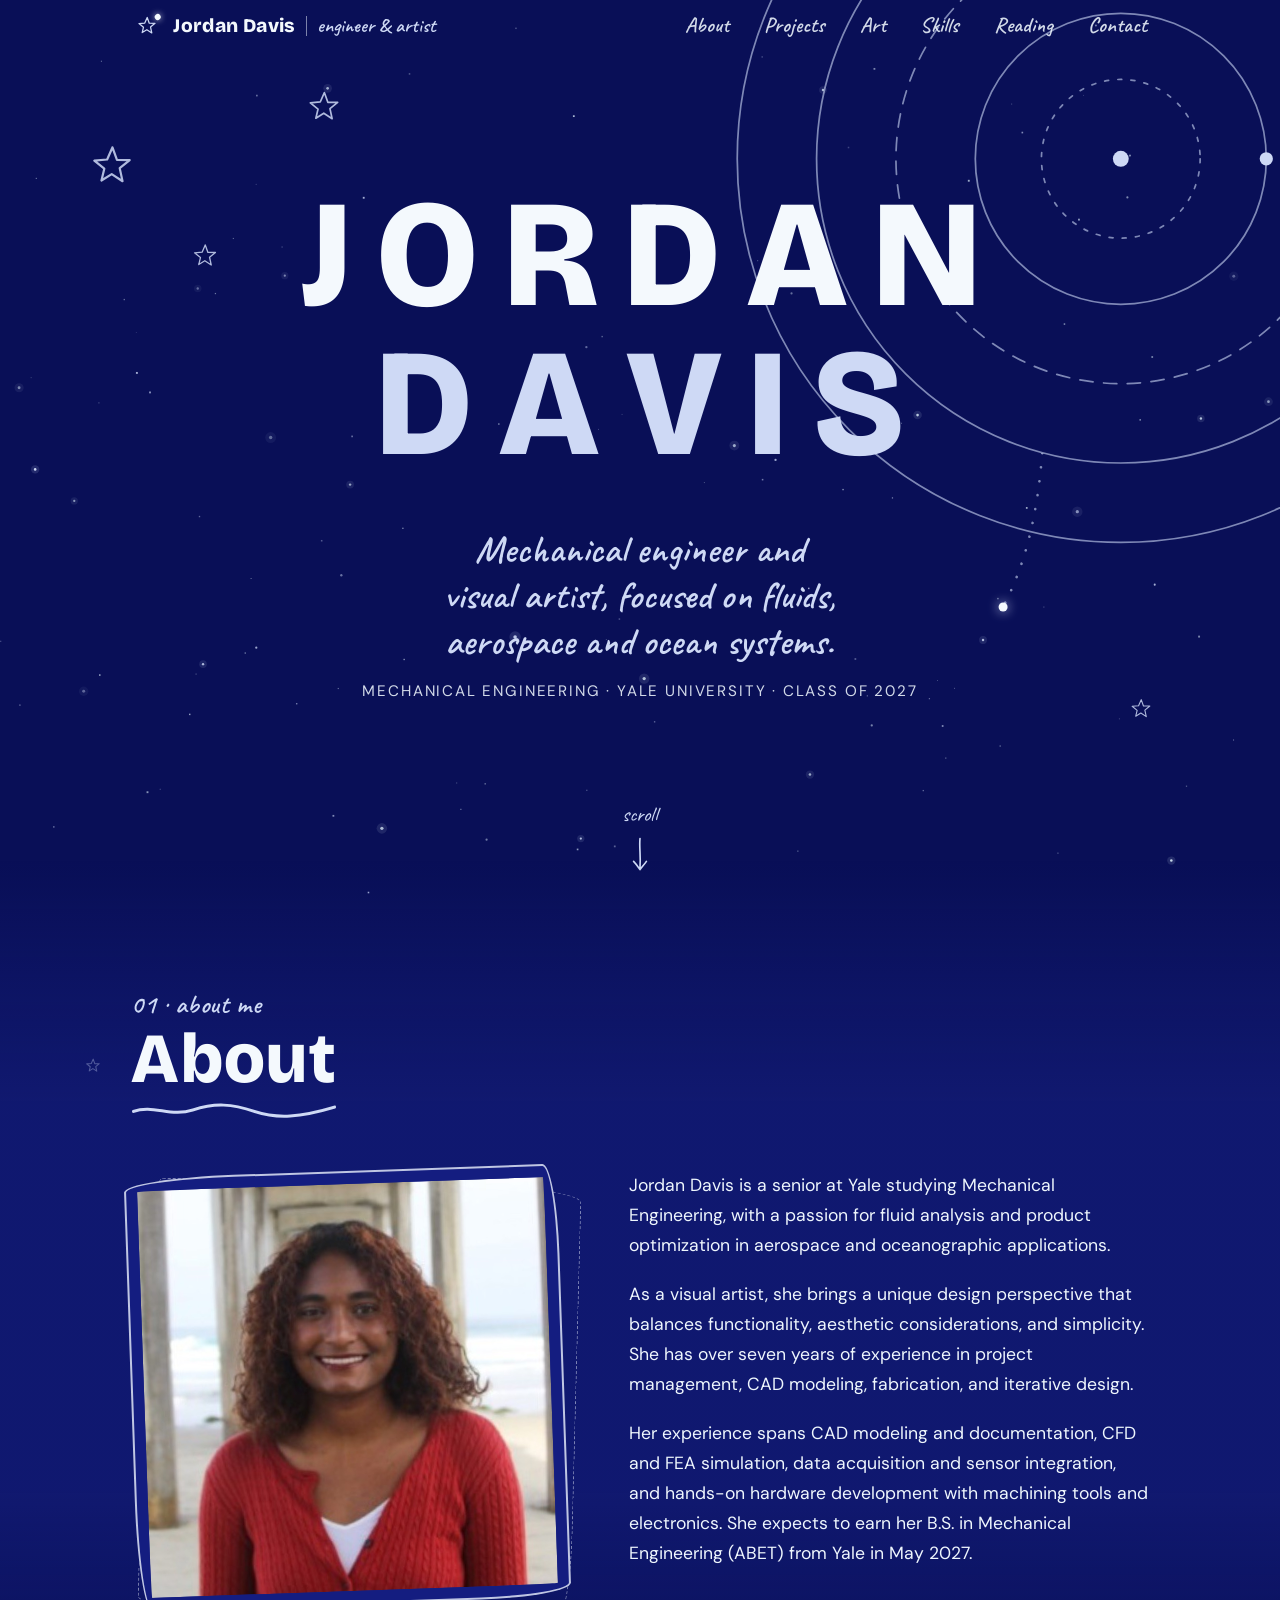
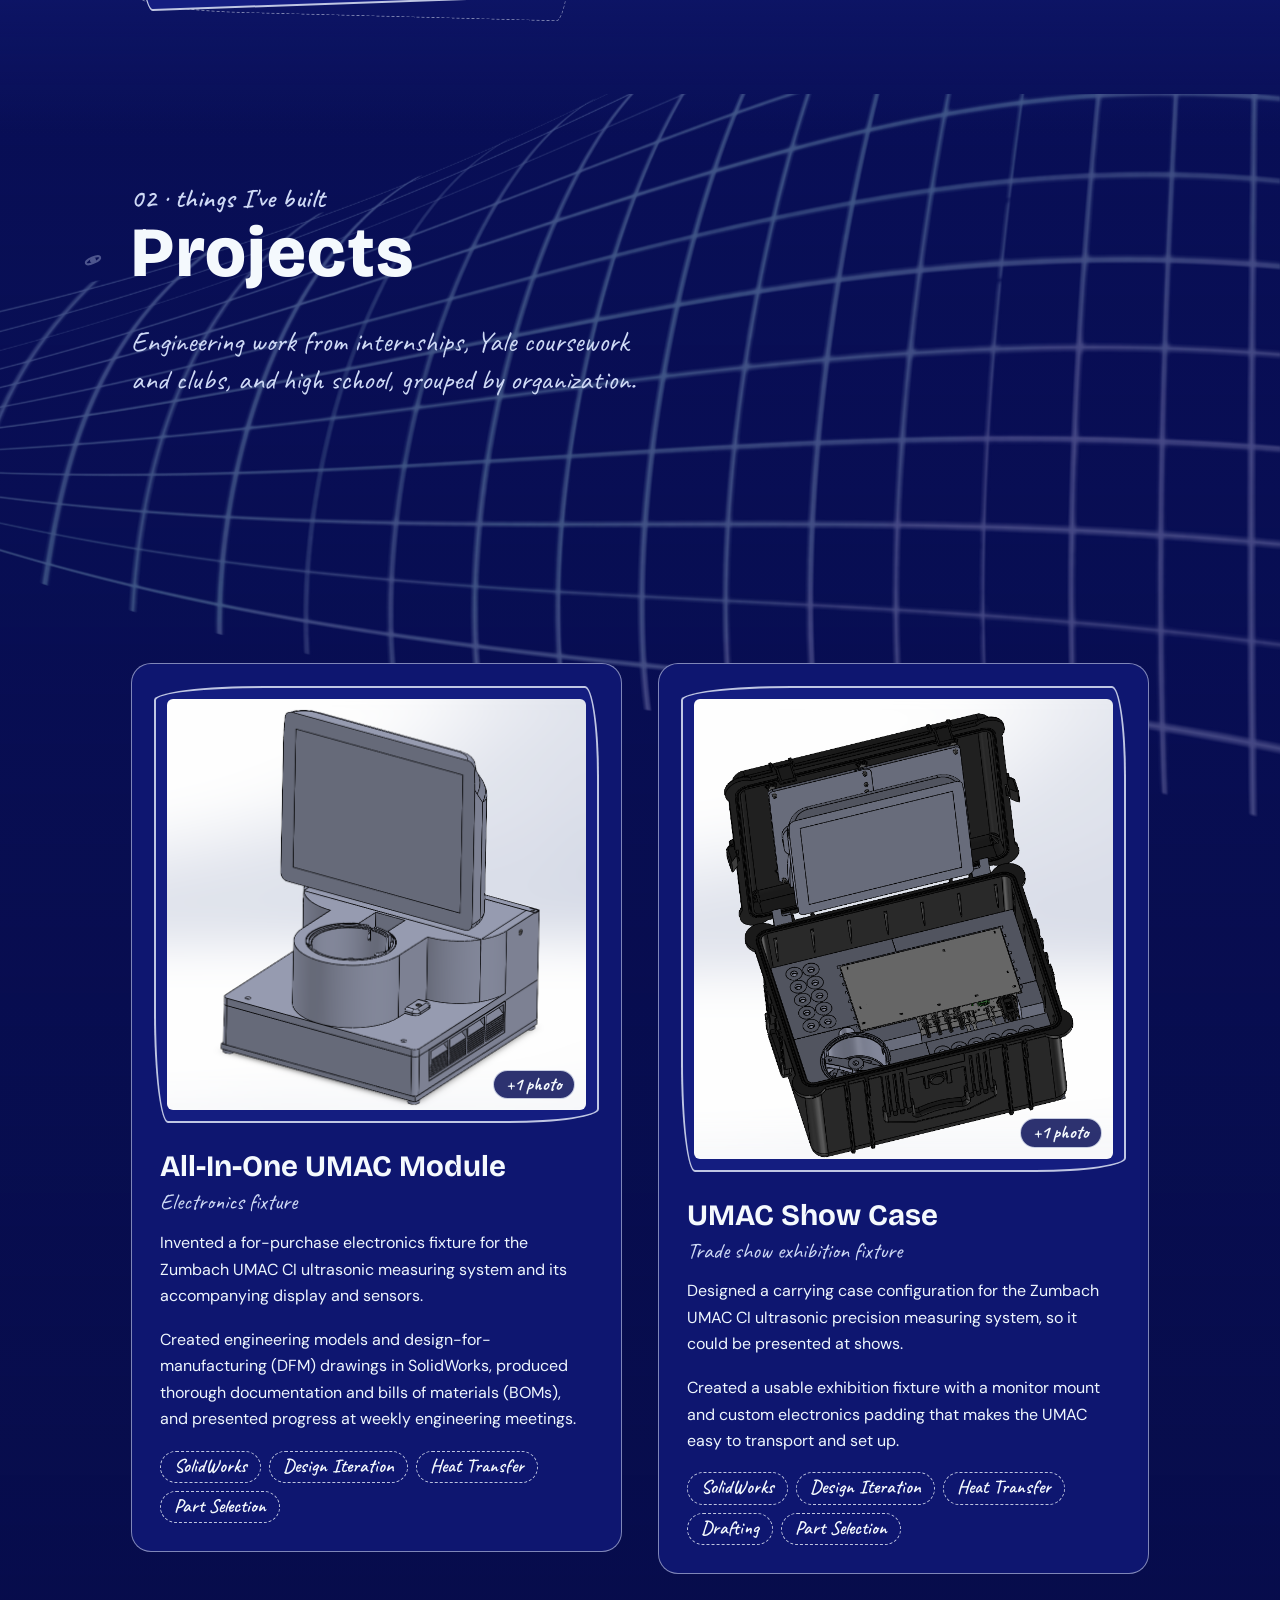
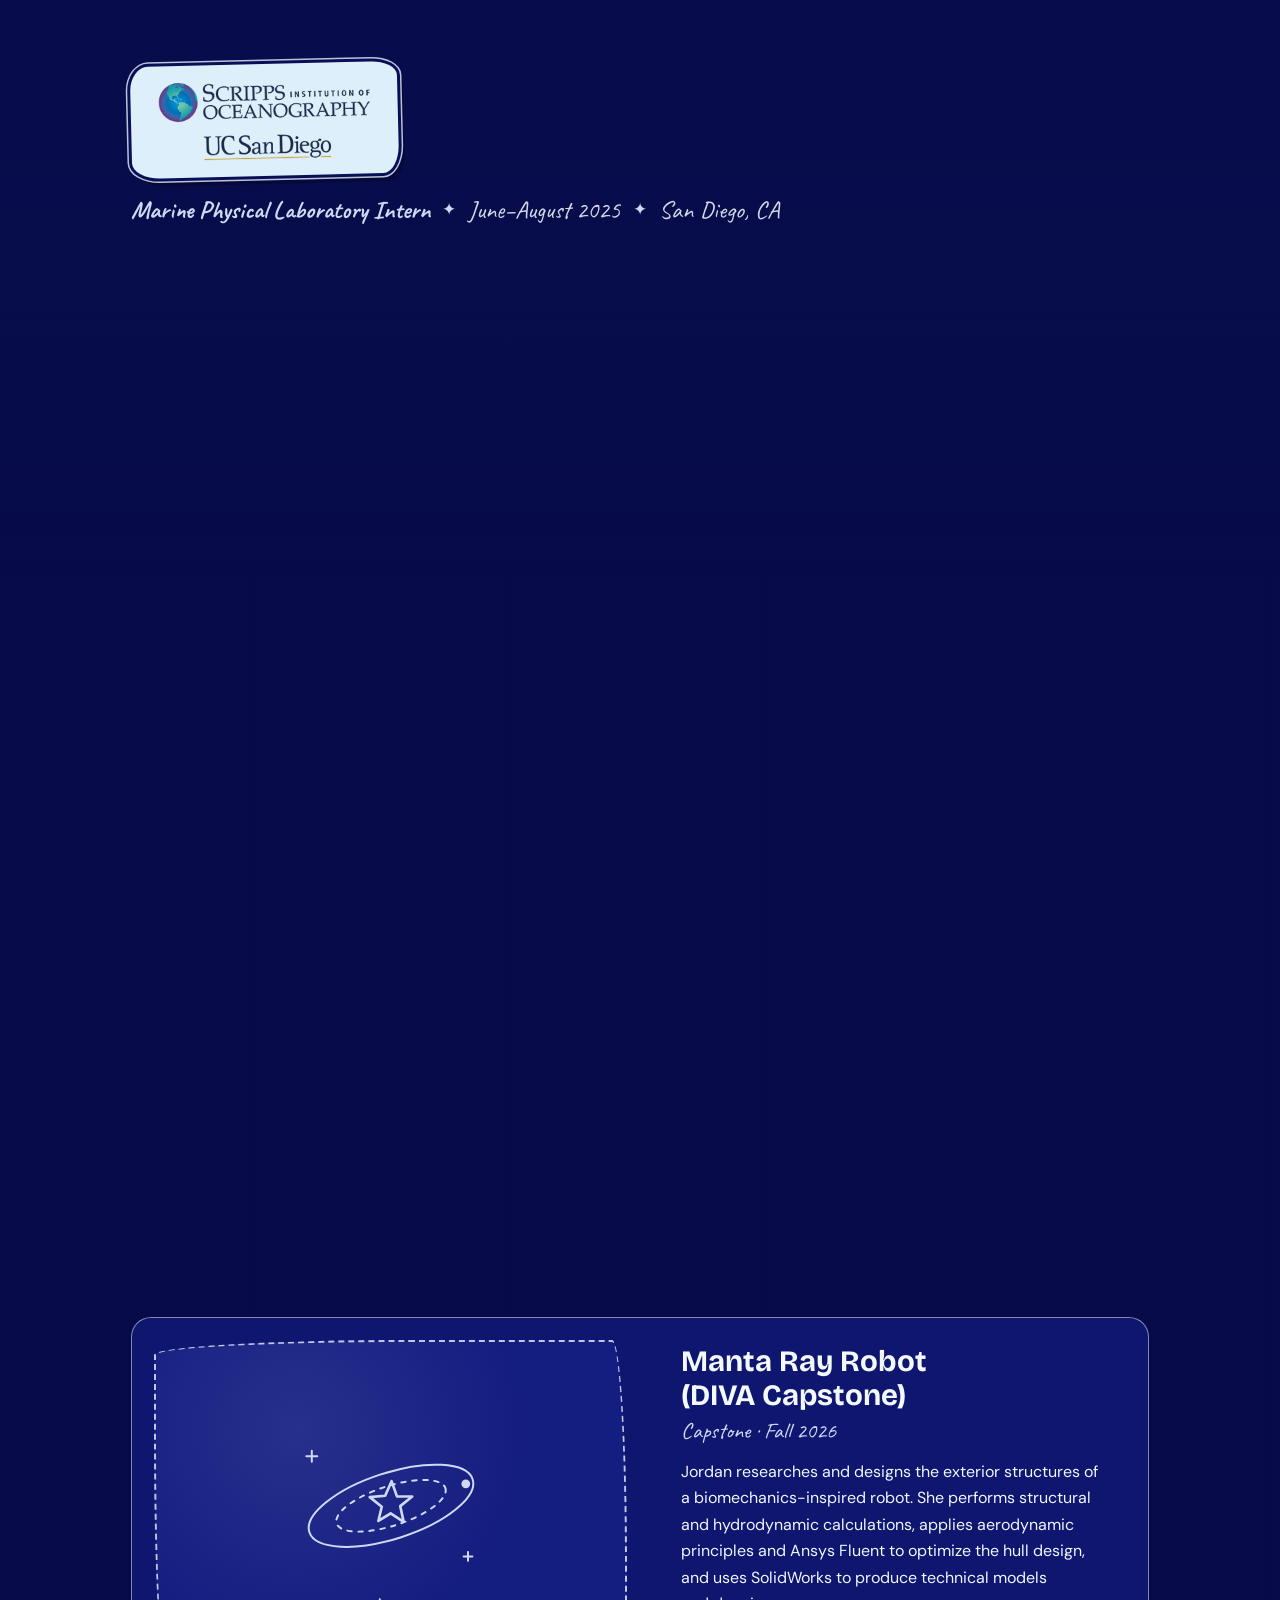
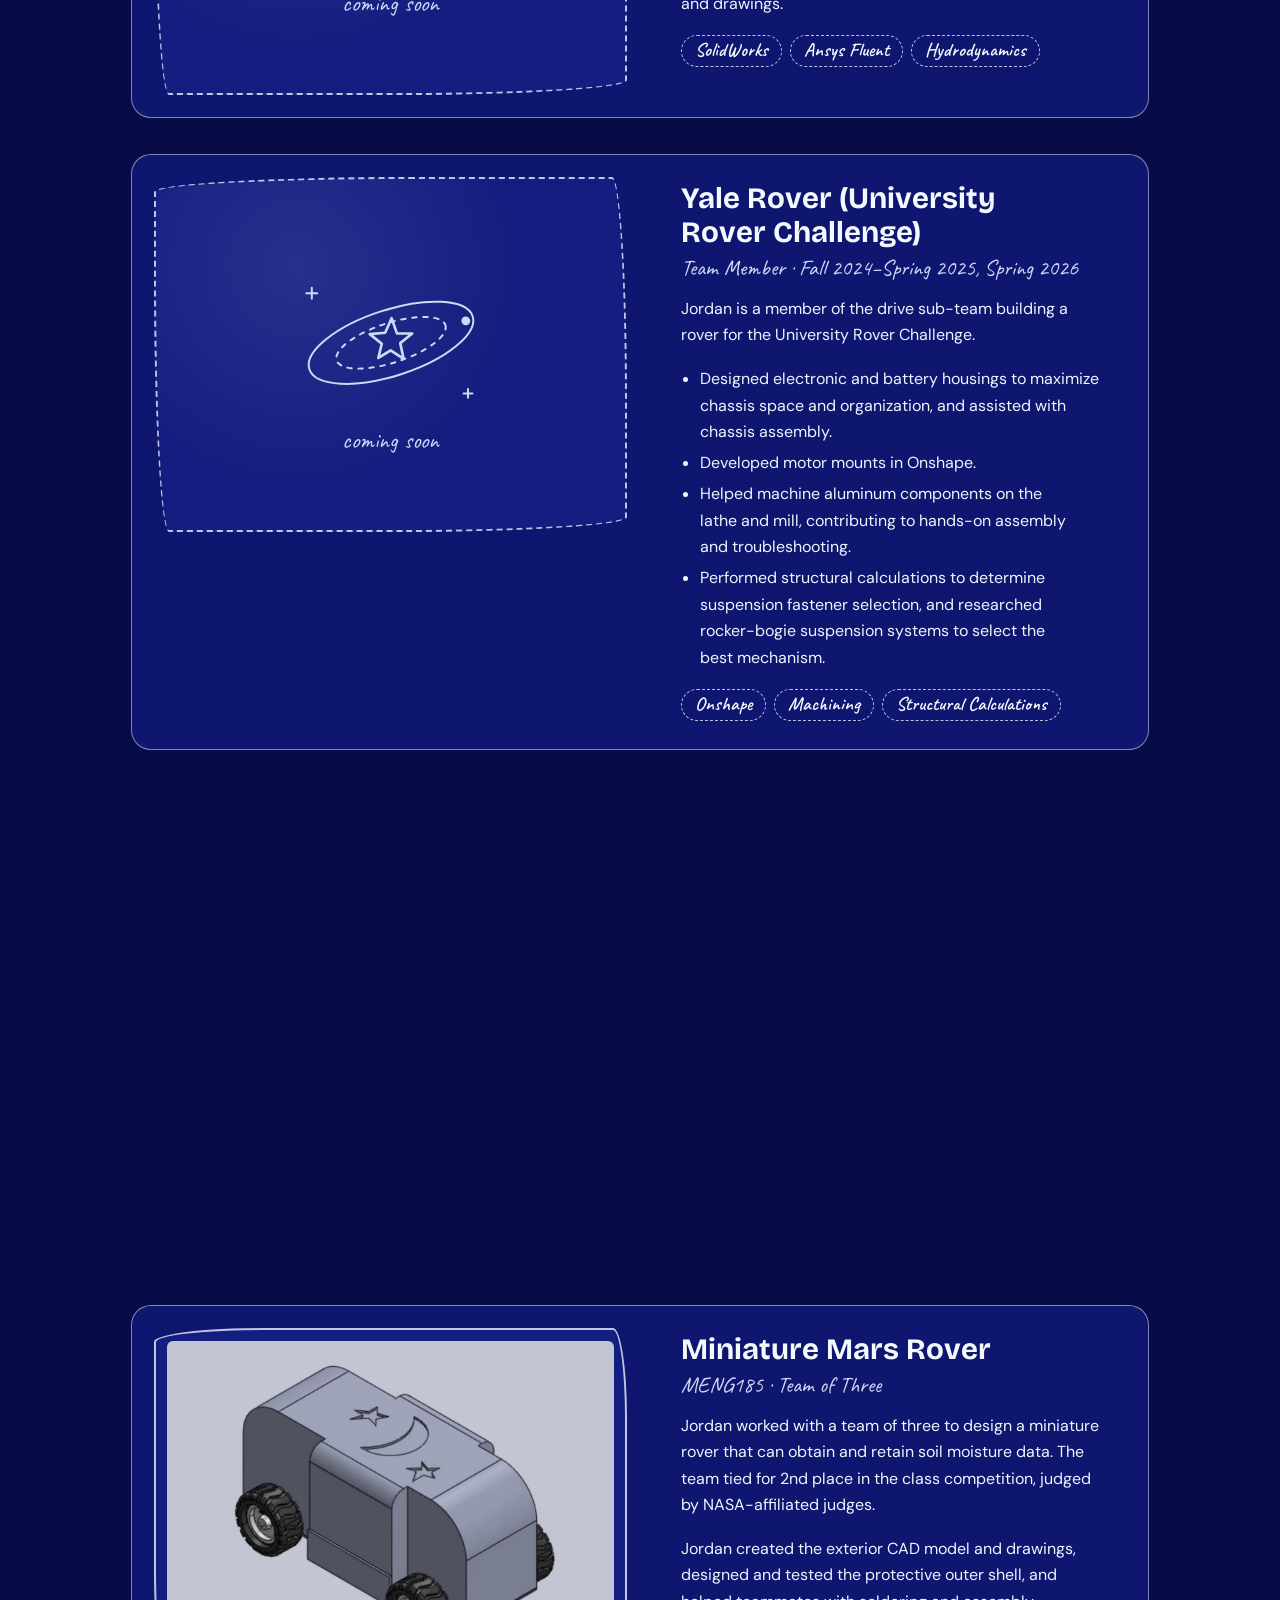
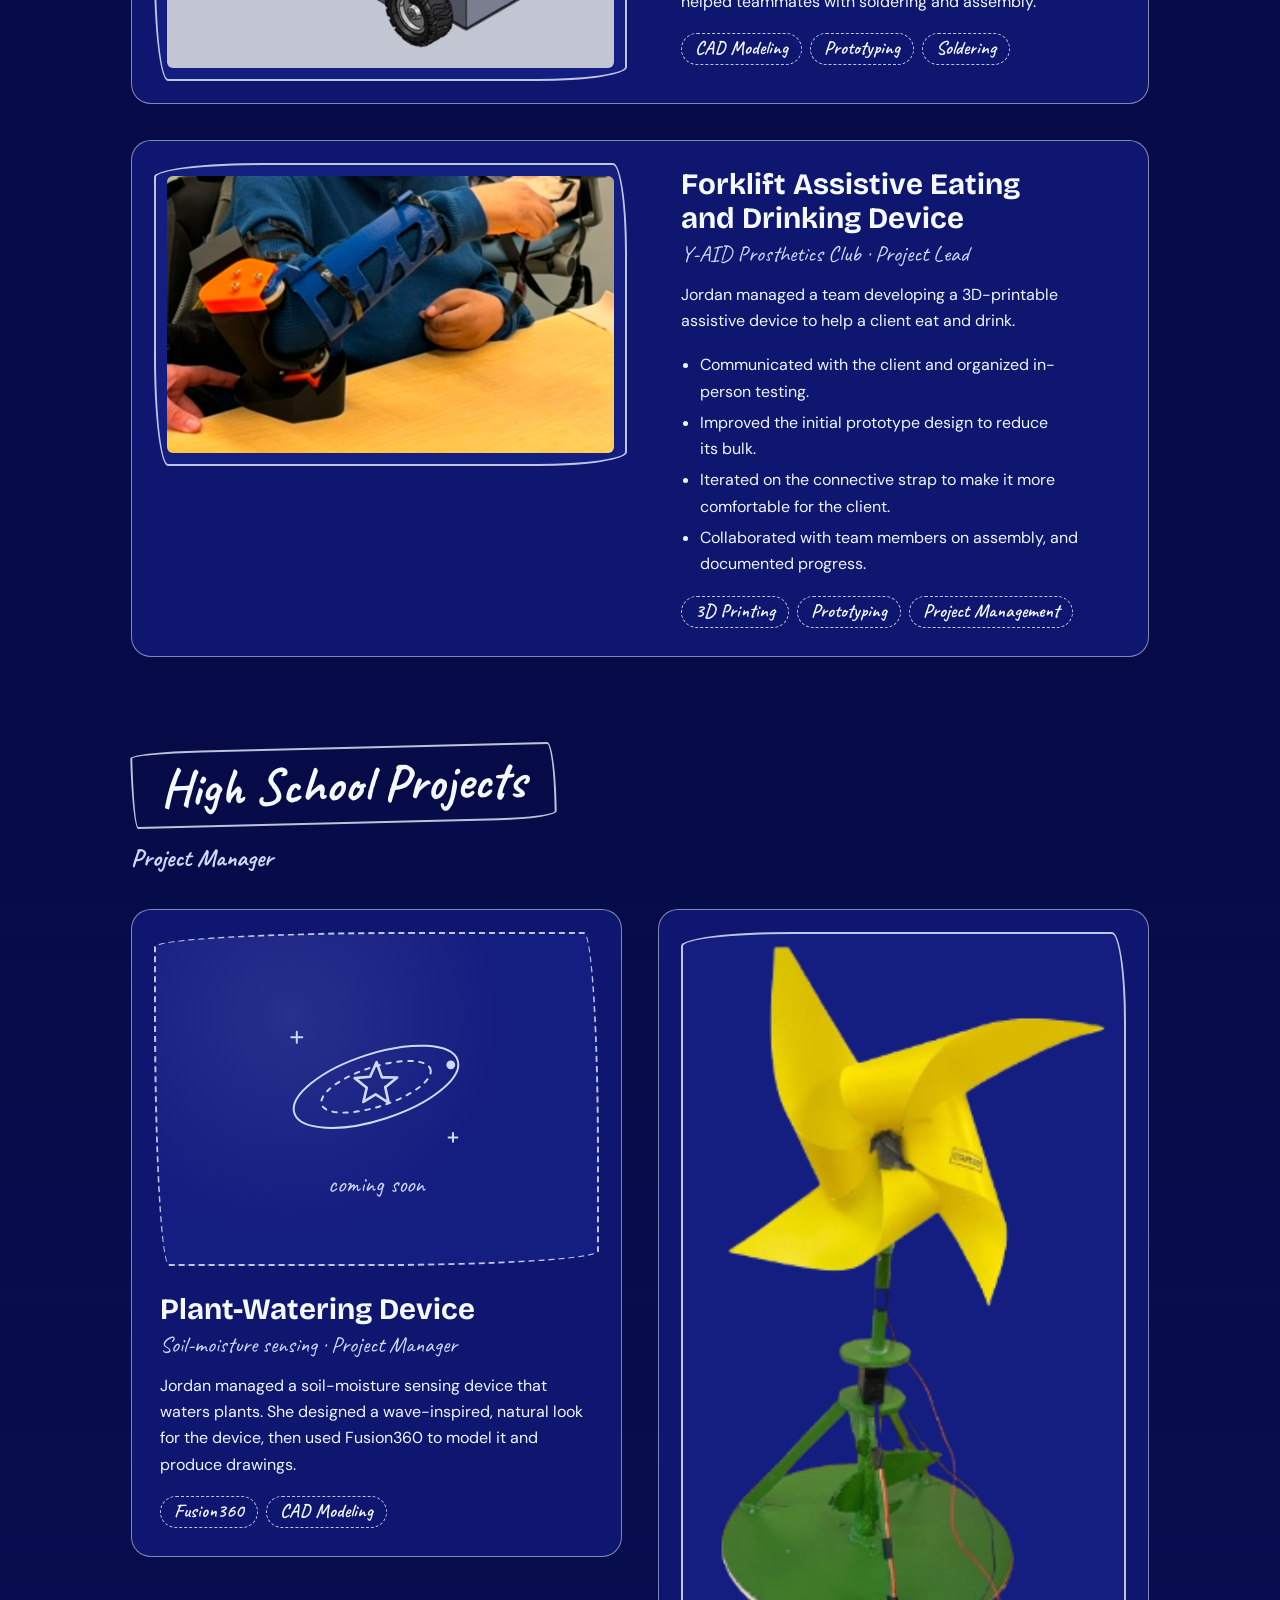
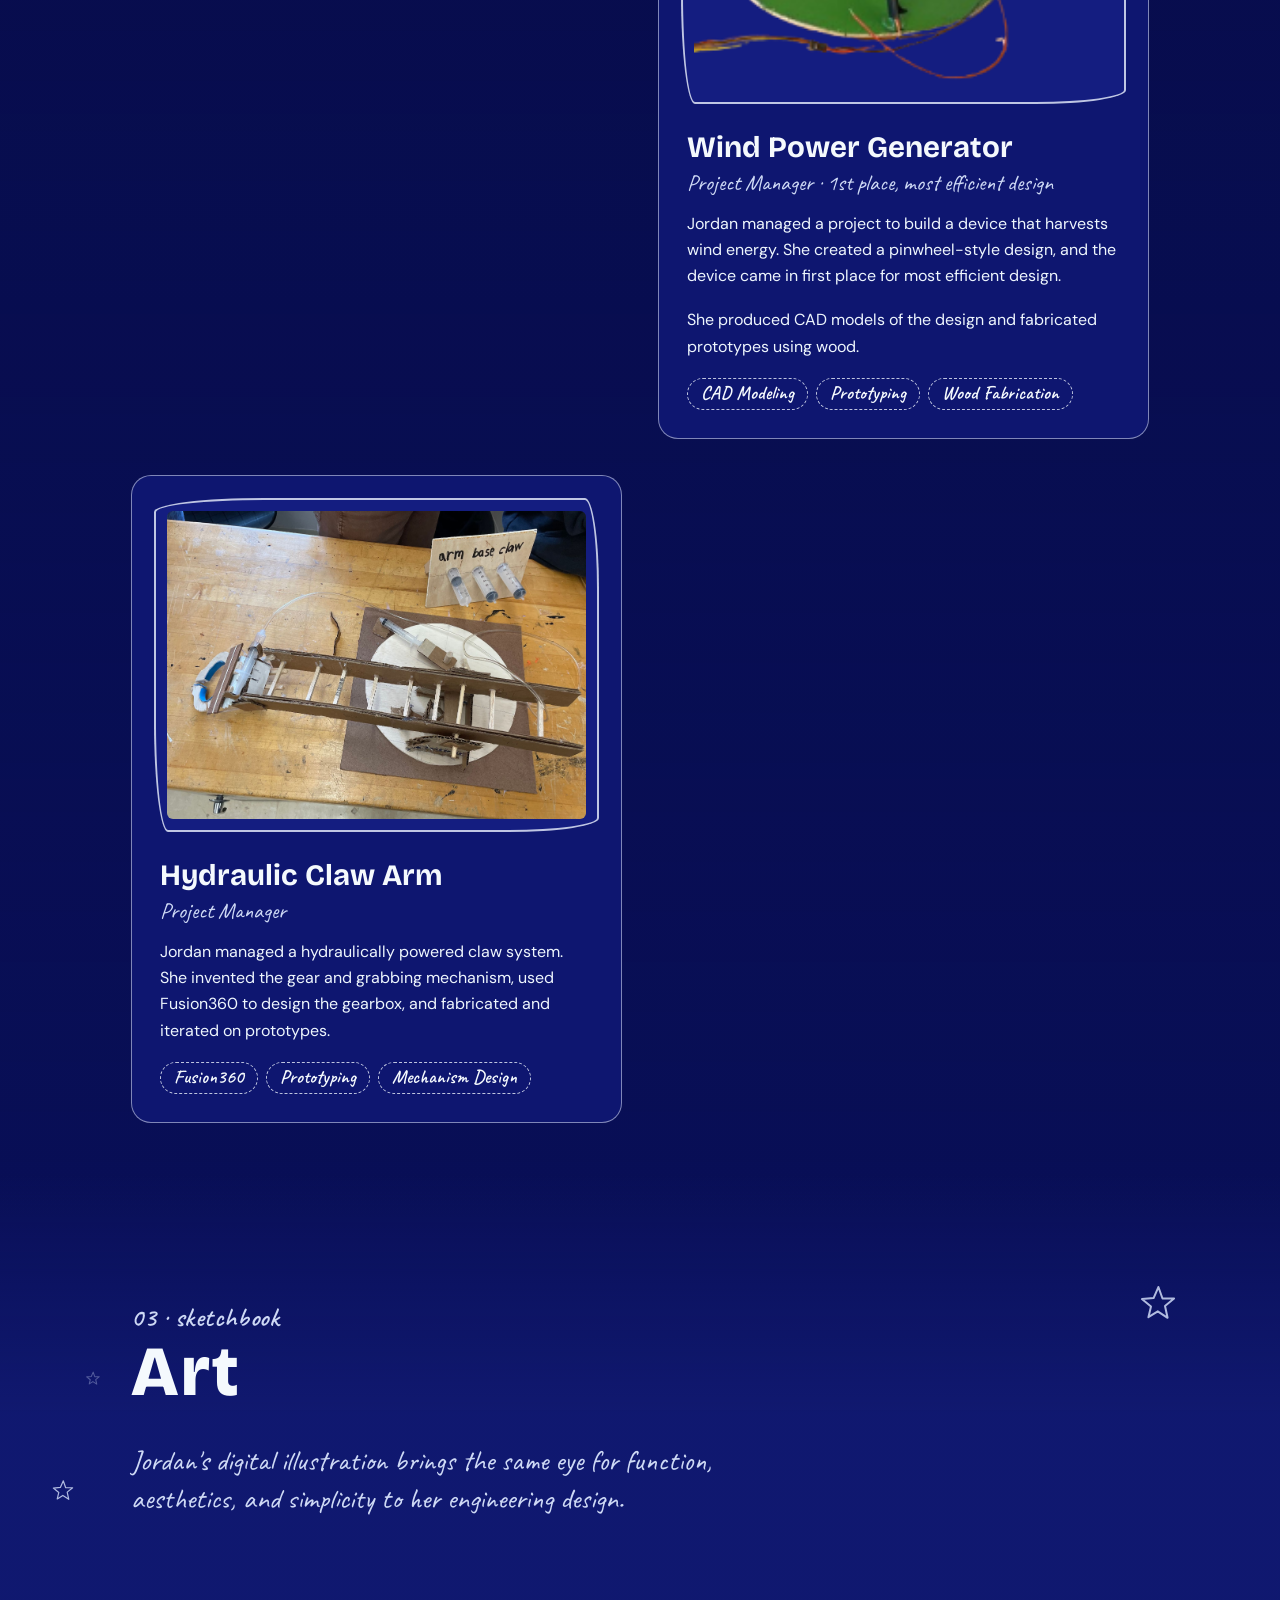
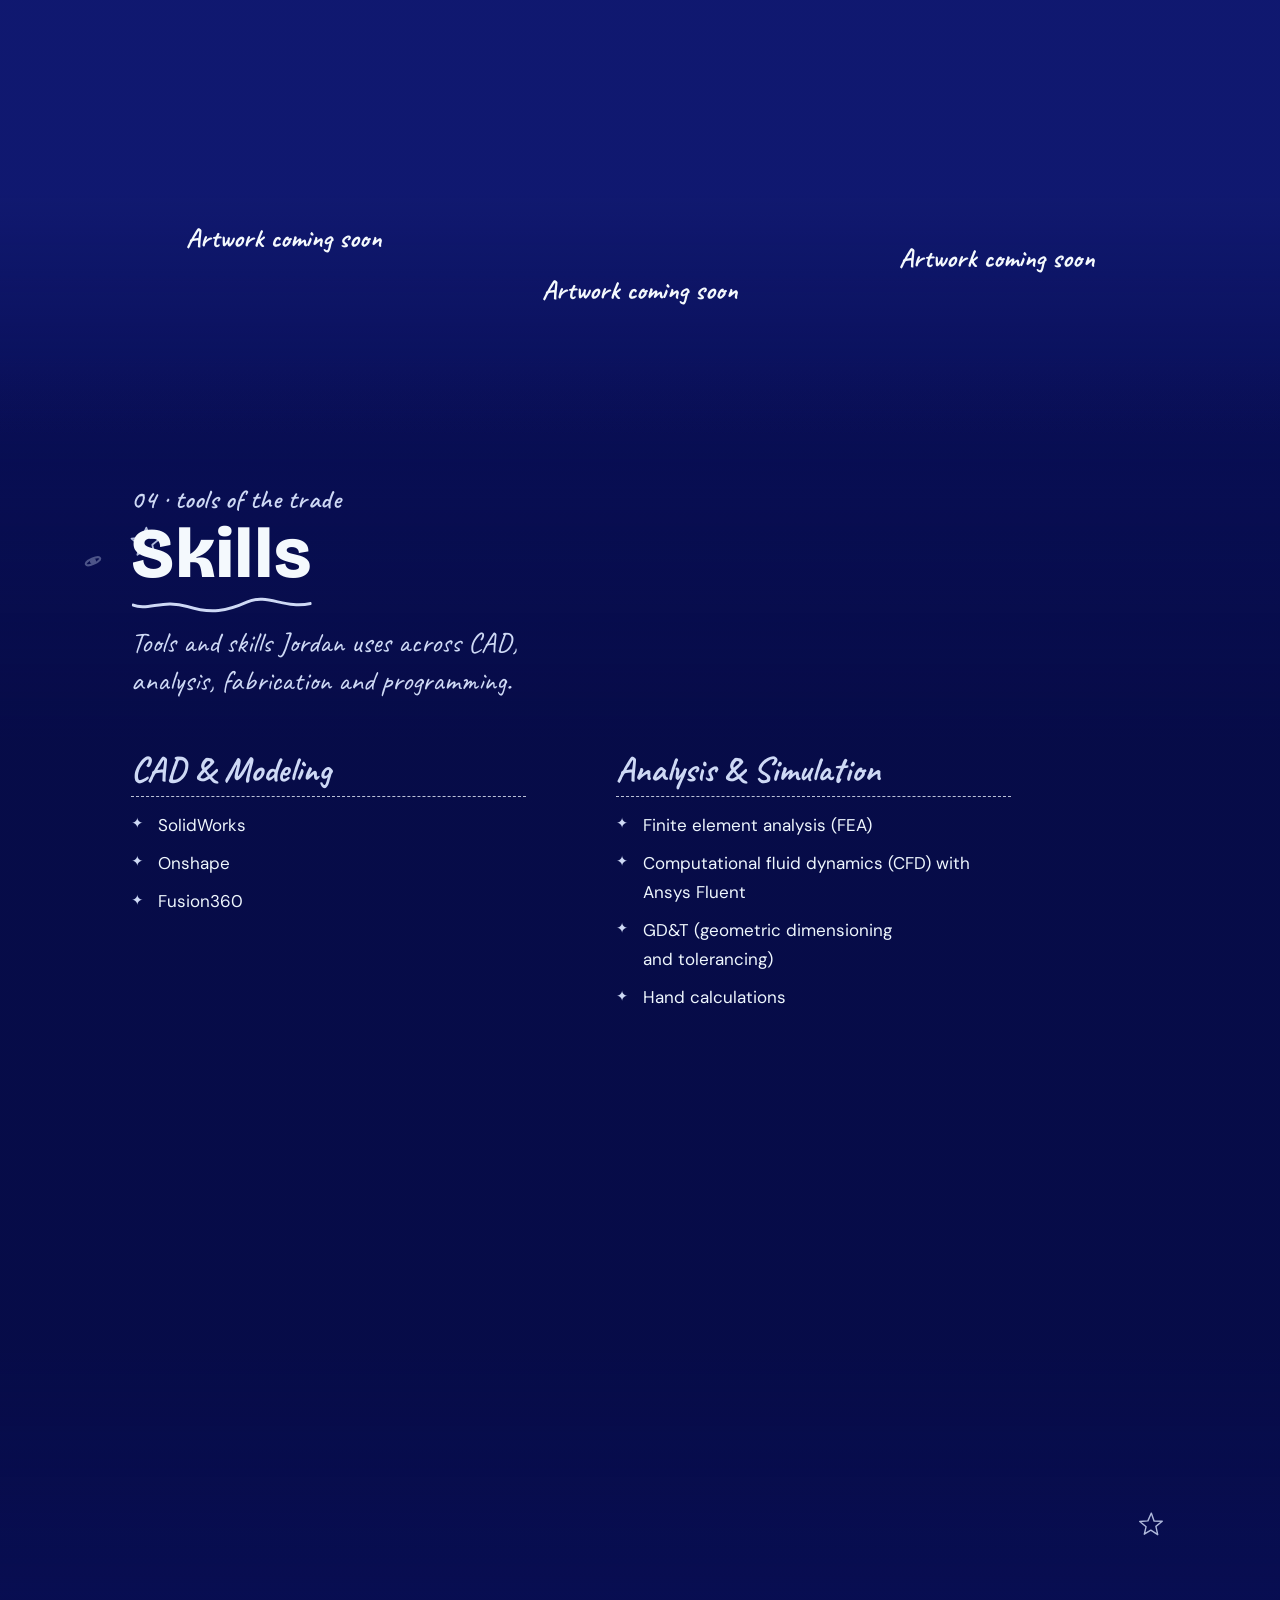
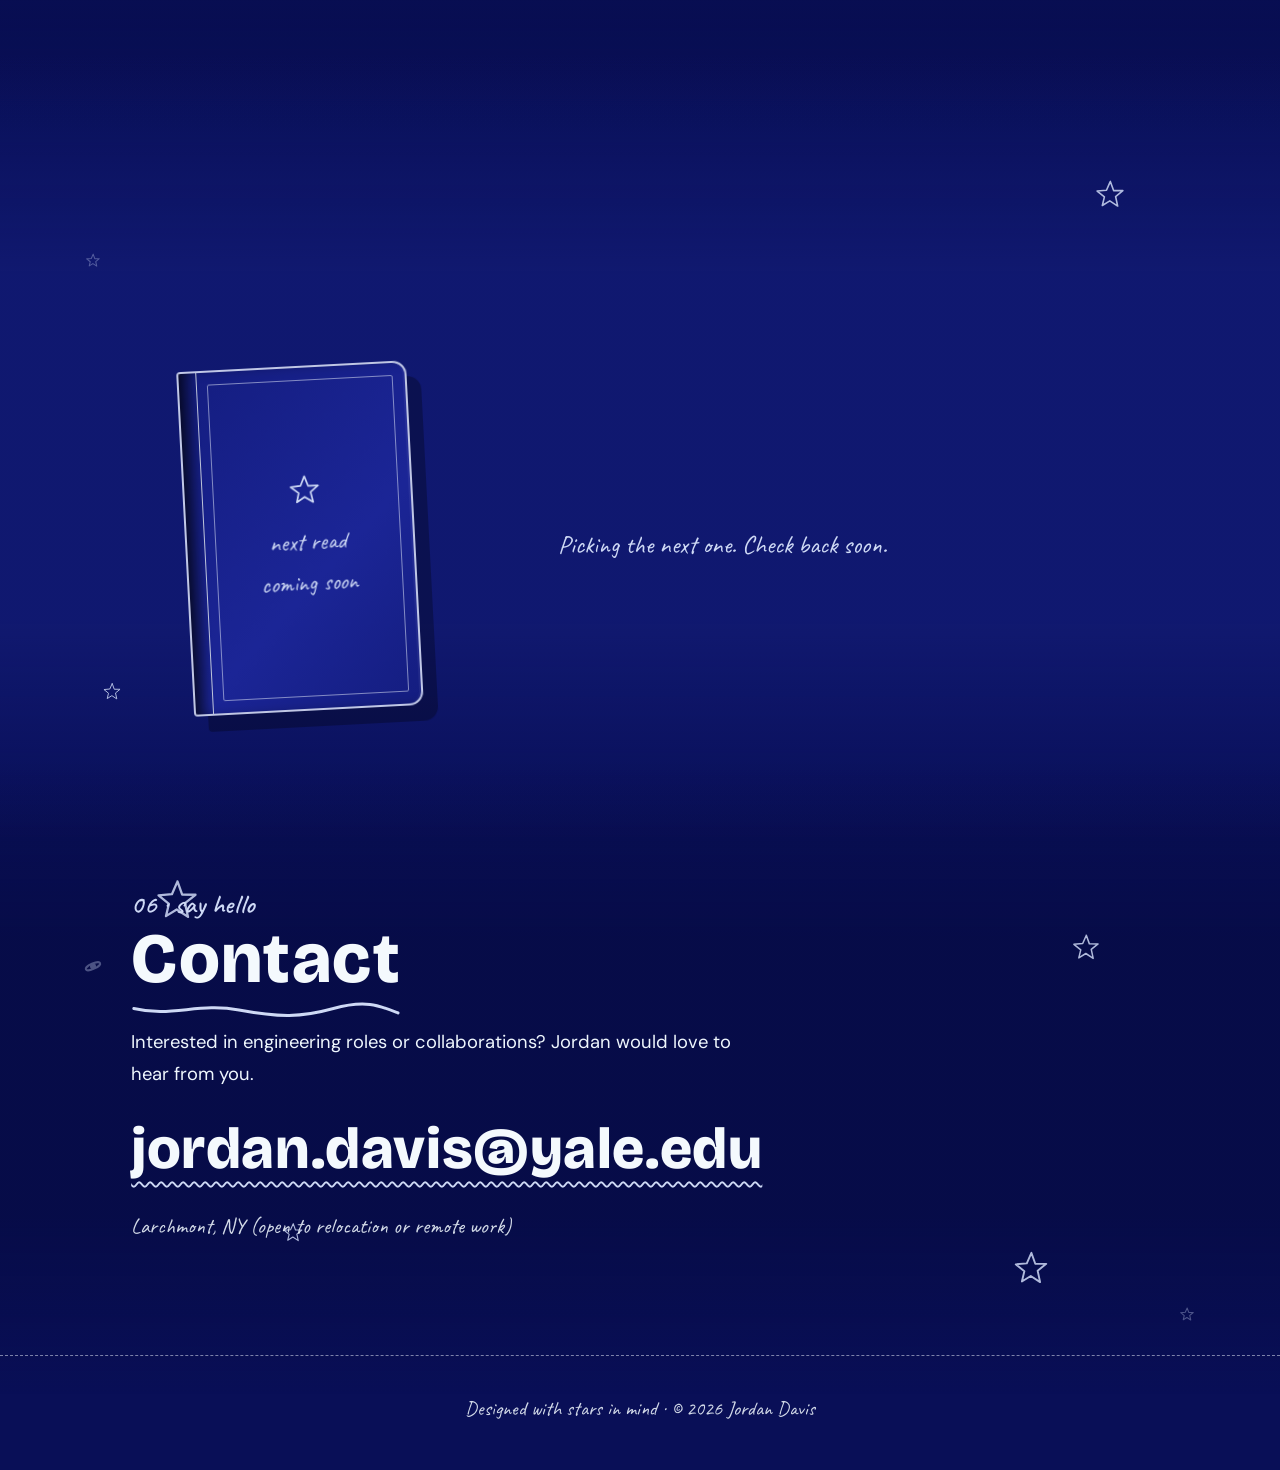
==== commit a5eb3d58: "Connect sections, stop image cropping and brighten text A dotted flight path now winds from the hero" ====
--- a/index.html
+++ b/index.html
@@ -56,11 +56,13 @@
     <div class="page">
       <nav class="topnav" id="topnav" aria-label="Primary">
         <div class="topnav__inner">
-          <a class="topnav__brand" href="#top" aria-label="Jordan Davis, back to top">
-            <svg class="topnav__star" viewBox="0 0 48 48" aria-hidden="true">
-              <use href="#star-doodle" />
-            </svg>
-            <span>JD</span>
+          <a class="topnav__brand" href="index.html#top" aria-label="Jordan Davis, home">
+            <span class="topnav__mark" aria-hidden="true">
+              <svg class="topnav__star" viewBox="0 0 48 48"><use href="#star-doodle" /></svg>
+              <i class="topnav__moon"></i>
+            </span>
+            <span class="topnav__name">Jordan Davis</span>
+            <span class="topnav__note">engineer &amp; artist</span>
           </a>
           <button
             class="topnav__toggle"
@@ -169,10 +171,13 @@
 
         <section id="about" class="section" aria-labelledby="about-title">
           <div class="wrap">
+            <header class="section__head" data-reveal="up">
+              <p class="section__kicker" aria-hidden="true">about me</p>
+              <h2 class="section__title" id="about-title" data-draw>About</h2>
+            </header>
             <div class="about">
               <figure class="about__photo" data-reveal="left"></figure>
               <div class="about__text" data-reveal="right">
-                <h2 class="section__title" id="about-title" data-draw>About</h2>
                 <div class="prose"></div>
               </div>
             </div>
@@ -183,9 +188,8 @@
           <div class="projects__grid-bg" aria-hidden="true"></div>
           <div class="wrap">
             <header class="section__head">
-              <h2 class="section__title section__title--xl" id="projects-title" data-draw>
-                Projects
-              </h2>
+              <p class="section__kicker" aria-hidden="true">things I've built</p>
+              <h2 class="section__title" id="projects-title" data-draw>Projects</h2>
               <p class="section__intro"></p>
             </header>
             <div class="groups"></div>
@@ -211,14 +215,15 @@
           </svg>
           <div class="wrap">
             <header class="section__head">
-              <h2 class="section__title section__title--xl" id="art-title" data-draw>Art</h2>
+              <p class="section__kicker" aria-hidden="true">sketchbook</p>
+              <h2 class="section__title" id="art-title" data-draw>Art</h2>
               <p class="section__intro"></p>
             </header>
             <div class="art-grid"></div>
           </div>
         </section>
 
-        <section id="skills" class="section section--center" aria-labelledby="skills-title">
+        <section id="skills" class="section" aria-labelledby="skills-title">
           <svg
             class="doodle-star"
             style="--s: 36px; top: 10%; left: 10%"
@@ -236,8 +241,9 @@
             <use href="#star-doodle" />
           </svg>
           <div class="wrap">
-            <header class="section__head section__head--center">
-              <h2 class="section__title section__title--xl" id="skills-title" data-draw>Skills</h2>
+            <header class="section__head">
+              <p class="section__kicker" aria-hidden="true">tools of the trade</p>
+              <h2 class="section__title" id="skills-title" data-draw>Skills</h2>
               <p class="section__intro"></p>
             </header>
             <div class="skills-grid"></div>
@@ -262,10 +268,13 @@
             <use href="#star-doodle" />
           </svg>
           <div class="wrap">
+            <header class="section__head" data-reveal="up">
+              <p class="section__kicker" aria-hidden="true">on my nightstand</p>
+              <h2 class="section__title" id="reading-title" data-draw>Currently reading</h2>
+            </header>
             <div class="reading">
               <div class="reading__book" data-reveal="pop"></div>
               <div class="reading__text" data-reveal="up">
-                <h2 class="section__title" id="reading-title" data-draw>Currently reading</h2>
                 <p class="reading__meta"></p>
                 <div class="prose"></div>
               </div>
@@ -273,11 +282,7 @@
           </div>
         </section>
 
-        <section
-          id="contact"
-          class="section section--center section--contact"
-          aria-labelledby="contact-title"
-        >
+        <section id="contact" class="section section--contact" aria-labelledby="contact-title">
           <svg
             class="doodle-star"
             style="--s: 46px; top: 14%; left: 12%"
@@ -312,9 +317,8 @@
           </svg>
           <div class="wrap">
             <div class="contact" data-reveal="up">
-              <h2 class="section__title section__title--xl" id="contact-title" data-draw>
-                Contact
-              </h2>
+              <p class="section__kicker" aria-hidden="true">say hello</p>
+              <h2 class="section__title" id="contact-title" data-draw>Contact</h2>
               <div class="prose contact__invite"></div>
               <a class="contact__email" href="#contact"></a>
               <ul class="contact__links"></ul>
@@ -329,6 +333,7 @@
       </footer>
     </div>
 
+    <script src="js/parser.js" defer></script>
     <script src="js/content.js" defer></script>
     <script src="js/sky.js" defer></script>
     <script src="js/motion.js" defer></script>
--- a/css/style.css
+++ b/css/style.css
@@ -9,10 +9,20 @@
   --twilight-2: #0e1670;
   --twilight-3: #141d80;
   --alice: #ddeffa;
-  --alice-dim: rgba(221, 239, 250, 0.78);
+  --white-soft: #f4f9fd;
   --lavender: #ced9f5;
-  --lavender-faint: rgba(206, 217, 245, 0.18);
-  --lavender-glow: rgba(206, 217, 245, 0.35);
+
+  /* Text. Body copy is near-white (about 15:1 on the twilight background);
+     the softer tone is still above 11:1. */
+  --ink: #eef6fd;
+  --ink-soft: rgba(238, 246, 253, 0.88);
+  --alice-dim: var(--ink-soft);
+
+  /* Hairlines, card borders and tag outlines: clearly visible against the navy. */
+  --line: rgba(240, 246, 255, 0.5);
+  --line-strong: rgba(240, 246, 255, 0.78);
+  --lavender-faint: var(--line);
+  --lavender-glow: var(--line-strong);
 
   --font-display: 'Bricolage Grotesque', 'Helvetica Neue', Arial, sans-serif;
   --font-hand: 'Caveat', 'Comic Sans MS', cursive;
@@ -24,6 +34,12 @@
   --wobble-c: 225px 25px 185px 20px / 20px 185px 25px 225px;
   --wobble-d: 30px 245px 20px 215px / 245px 20px 215px 30px;
 
+  /* Gentler wobbles for photo frames: the curves stay outside the photo's corners,
+     so the outline can never clip an image. */
+  --frame-a: 110px 14px 90px 14px / 14px 90px 14px 110px;
+  --frame-b: 14px 90px 14px 110px / 110px 14px 90px 14px;
+  --frame-pad: 11px;
+
   --gutter: max(16px, 4vw);
   --maxw: 1120px;
 }
@@ -49,7 +65,7 @@
 body {
   margin: 0;
   background: var(--twilight);
-  color: var(--alice-dim);
+  color: var(--ink);
   font-family: var(--font-body);
   font-size: 1.0625rem;
   line-height: 1.7;
@@ -63,6 +79,25 @@
 }
 img {
   display: block;
+  height: auto;
+}
+
+/* Keep the last line of a paragraph from ending on a lone word. */
+p,
+li {
+  text-wrap: pretty;
+}
+h1,
+h2,
+h3,
+h4,
+figcaption,
+.hero__tagline,
+.hero__subtitle,
+.section__intro,
+.project__subtitle,
+.project__summary {
+  text-wrap: balance;
 }
 [hidden] {
   display: none !important;
@@ -78,7 +113,7 @@
 }
 
 strong {
-  color: var(--alice);
+  color: #fff;
   font-weight: 700;
 }
 code {
@@ -140,6 +175,7 @@
 .page {
   position: relative;
   z-index: 1;
+  overflow-x: clip; /* decorative layers (orbits, trail) may never widen the page */
 }
 
 /* ---------- Doodle stars ---------- */
@@ -171,7 +207,7 @@
 }
 .topnav--scrolled,
 .topnav.is-open {
-  background: rgba(9, 15, 87, 0.88);
+  background: rgba(9, 15, 87, 0.9);
   -webkit-backdrop-filter: blur(10px);
   backdrop-filter: blur(10px);
   border-bottom-color: var(--lavender-faint);
@@ -190,23 +226,67 @@
 .topnav__brand {
   display: inline-flex;
   align-items: center;
-  gap: 8px;
-  font-family: var(--font-display);
-  font-weight: 800;
-  letter-spacing: 0.14em;
-  color: var(--alice);
+  gap: 10px;
+  color: var(--white-soft);
   text-decoration: none;
-  font-size: 1.05rem;
+}
+/* A small hand-drawn star with a tiny moon circling it (the orbit is in motion.css). */
+.topnav__mark {
+  position: relative;
+  display: inline-block;
+  flex: none;
+  width: 32px;
+  height: 32px;
 }
 .topnav__star {
-  width: 22px;
-  height: 22px;
+  position: absolute;
+  top: 50%;
+  left: 50%;
+  width: 20px;
+  height: 20px;
+  margin: -10px 0 0 -10px;
   fill: none;
   stroke: var(--lavender);
   stroke-width: 3;
   stroke-linecap: round;
   stroke-linejoin: round;
 }
+.topnav__moon {
+  position: absolute;
+  top: 50%;
+  left: 50%;
+  width: 6px;
+  height: 6px;
+  margin: -3px 0 0 -3px;
+  border-radius: 50%;
+  background: var(--white-soft);
+  box-shadow: 0 0 6px rgba(244, 249, 253, 0.8);
+  /* Resting spot when the orbit animation is off: upper right of the star */
+  transform: rotate(-40deg) translateX(14px);
+}
+.topnav__name {
+  font-family: var(--font-display);
+  font-weight: 800;
+  font-size: 1.2rem;
+  letter-spacing: 0.02em;
+  line-height: 1;
+  white-space: nowrap;
+}
+.topnav__note {
+  font-family: var(--font-hand);
+  font-weight: 600;
+  font-size: 1.25rem;
+  line-height: 1;
+  color: var(--lavender);
+  padding-left: 10px;
+  border-left: 1.5px solid var(--line);
+  white-space: nowrap;
+}
+@media (max-width: 560px) {
+  .topnav__note {
+    display: none;
+  }
+}
 .topnav__links {
   list-style: none;
   margin: 0;
@@ -219,7 +299,7 @@
   font-weight: 600;
   font-size: 1.35rem;
   line-height: 1;
-  color: var(--alice-dim);
+  color: var(--ink-soft);
   text-decoration: none;
   padding: 6px 2px;
   background: linear-gradient(var(--lavender), var(--lavender)) 0 100% / 0 2px no-repeat;
@@ -239,8 +319,8 @@
   align-items: center;
   gap: 10px;
   background: none;
-  border: 1.5px solid var(--lavender);
-  color: var(--alice);
+  border: 1.5px solid var(--line-strong);
+  color: var(--white-soft);
   border-radius: var(--wobble-c);
   padding: 4px 14px;
   font-family: var(--font-hand);
@@ -300,6 +380,7 @@
   text-align: center;
   padding: 96px var(--gutter) 110px;
   overflow: hidden;
+  overflow: clip;
 }
 
 .hero__orbits {
@@ -321,7 +402,7 @@
   fill: none;
   stroke: var(--lavender);
   stroke-width: 1.3;
-  opacity: 0.55;
+  opacity: 0.6;
   stroke-linecap: round;
 }
 .hero__orbits .orbit-planet {
@@ -346,7 +427,7 @@
   font-size: clamp(2.9rem, 13.5vw, 9.5rem);
   line-height: 0.98;
   letter-spacing: 0.18em;
-  color: var(--alice);
+  color: var(--white-soft);
   text-transform: uppercase;
 }
 .hero__line {
@@ -371,7 +452,7 @@
   font-size: 0.95rem;
   letter-spacing: 0.12em;
   text-transform: uppercase;
-  color: var(--alice-dim);
+  color: var(--ink-soft);
 }
 
 .hero__cue {
@@ -442,9 +523,41 @@
 }
 
 /* ---------- Sections ---------- */
+/* All sections share one rhythm: a small kicker, a left-aligned title, an optional intro.
+   Vertical padding is modest so one section flows into the next instead of sitting
+   on its own island. The numbering in the kickers is done with a CSS counter, so a
+   section that is hidden never leaves a gap in the count. */
+main {
+  counter-reset: section;
+}
 .section {
   position: relative;
-  padding: clamp(72px, 12vw, 160px) 0;
+  padding: clamp(44px, 7vw, 92px) 0;
+}
+.section::before {
+  /* A soft band of slightly lighter twilight that fades in and out at the section's
+     edges. Neighbouring sections overlap their fades, so there is never a hard seam. */
+  content: '';
+  position: absolute;
+  inset: -40px 0;
+  z-index: -1;
+  pointer-events: none;
+  background: linear-gradient(
+    to bottom,
+    transparent,
+    rgba(31, 44, 160, 0.34) 28%,
+    rgba(31, 44, 160, 0.34) 72%,
+    transparent
+  );
+}
+.section:nth-of-type(even)::before {
+  background: linear-gradient(
+    to bottom,
+    transparent,
+    rgba(5, 9, 58, 0.5) 28%,
+    rgba(5, 9, 58, 0.5) 72%,
+    transparent
+  );
 }
 .wrap {
   position: relative;
@@ -453,16 +566,25 @@
   margin: 0 auto;
   padding: 0 var(--gutter);
 }
-.section--center {
-  text-align: center;
-}
 
 .section__head {
-  margin-bottom: clamp(40px, 7vw, 80px);
-}
-.section__head--center .section__intro {
-  margin-left: auto;
-  margin-right: auto;
+  margin-bottom: clamp(28px, 4.5vw, 52px);
+}
+
+.section__kicker {
+  display: block;
+  margin: 0 0 4px;
+  font-family: var(--font-hand);
+  font-weight: 600;
+  font-size: clamp(1.35rem, 2.4vw, 1.65rem);
+  line-height: 1.1;
+  letter-spacing: 0.02em;
+  color: var(--lavender);
+}
+.section__kicker::before {
+  counter-increment: section;
+  content: counter(section, decimal-leading-zero) ' \00b7  ';
+  white-space: pre;
 }
 
 .section__title {
@@ -472,14 +594,14 @@
   padding-bottom: 0.32em;
   font-family: var(--font-display);
   font-weight: 800;
-  font-size: clamp(2.2rem, 6vw, 3.6rem);
+  font-size: clamp(2.4rem, 6.4vw, 4.4rem);
   line-height: 1.05;
   letter-spacing: 0.02em;
-  color: var(--alice);
-}
+  color: var(--white-soft);
+}
+/* Kept for markup that still uses the old modifier: every title is the same size now. */
 .section__title--xl {
-  font-size: clamp(3rem, 10vw, 6.5rem);
-  letter-spacing: 0.04em;
+  font-size: clamp(2.4rem, 6.4vw, 4.4rem);
 }
 
 .squiggle {
@@ -502,7 +624,7 @@
 }
 
 .section__intro {
-  margin: 14px 0 0;
+  margin: 10px 0 0;
   max-width: 54ch;
   font-family: var(--font-hand);
   font-size: clamp(1.4rem, 2.6vw, 1.8rem);
@@ -522,14 +644,78 @@
 }
 .prose li {
   margin-bottom: 0.3em;
+}
+/* Sub-headings inside a longer write-up */
+.body__heading {
+  margin: 1.8em 0 0.5em;
+  font-family: var(--font-display);
+  font-weight: 700;
+  font-size: clamp(1.3rem, 2.4vw, 1.65rem);
+  line-height: 1.2;
+  color: var(--white-soft);
+}
+.body__heading:first-child {
+  margin-top: 0;
+}
+
+/* ---------- Flight-path trail (drawn by js/motion.js) ---------- */
+/* One long dotted line behind the page content that links the hero's orbits to each
+   section heading. The dots are revealed by a mask as the visitor scrolls. */
+.trail {
+  position: absolute;
+  top: 0;
+  left: 0;
+  width: 100%;
+  z-index: 0;
+  overflow: visible;
+  pointer-events: none;
+}
+.trail__dots {
+  fill: none;
+  stroke: var(--lavender);
+  stroke-width: 2.6;
+  stroke-linecap: round;
+  stroke-dasharray: 0.1 14;
+  opacity: 0.6;
+}
+.trail__reveal {
+  fill: none;
+  stroke: #fff;
+  stroke-width: 14;
+}
+.trail__mark {
+  fill: none;
+  stroke: var(--lavender);
+  stroke-width: 3.2;
+  stroke-linecap: round;
+  stroke-linejoin: round;
+  opacity: 0.35;
+  transition:
+    opacity 0.6s ease,
+    scale 0.6s cubic-bezier(0.2, 0.7, 0.2, 1);
+  transform-box: fill-box;
+  transform-origin: center;
+  scale: 0.6;
+}
+.trail__mark.is-lit {
+  opacity: 1;
+  scale: 1;
+}
+.trail__planet-core {
+  fill: var(--lavender);
+  stroke: none;
+}
+.trail__head {
+  fill: var(--white-soft);
+  filter: drop-shadow(0 0 6px rgba(206, 217, 245, 0.9));
 }
 
 /* ---------- About ---------- */
 .about {
   display: grid;
   grid-template-columns: minmax(0, 5fr) minmax(0, 6fr);
-  gap: clamp(32px, 6vw, 88px);
-  align-items: center;
+  gap: clamp(28px, 5vw, 72px);
+  align-items: start;
 }
 .about__photo {
   margin: 0;
@@ -538,13 +724,18 @@
   width: 100%;
   justify-self: center;
 }
-.about__photo > img,
+/* The photo keeps its own proportions. The hand-drawn frame is the image's own border
+   with a thin matte of padding, so the wobbly outline sits around the picture. */
+.about__photo > img {
+  width: 100%;
+  height: auto;
+  padding: var(--frame-pad);
+  background: var(--twilight-3);
+  border: 2px solid var(--line-strong);
+  border-radius: var(--frame-a);
+  transform: rotate(-2deg);
+}
 .about__photo > .media--placeholder {
-  width: 100%;
-  aspect-ratio: 1;
-  object-fit: cover;
-  border: 2px solid var(--lavender);
-  border-radius: var(--wobble-a);
   transform: rotate(-2deg);
 }
 .about__photo::after {
@@ -553,13 +744,12 @@
   position: absolute;
   inset: 0;
   transform: translate(12px, 12px) rotate(1.5deg);
-  border: 1.5px dashed var(--lavender-glow);
-  border-radius: var(--wobble-b);
+  border: 1.5px dashed var(--line);
+  border-radius: var(--frame-b);
   z-index: -1;
   pointer-events: none;
 }
 .about__text .prose {
-  margin-top: 28px;
   font-size: 1.1rem;
 }
 
@@ -586,11 +776,11 @@
 .groups {
   display: flex;
   flex-direction: column;
-  gap: clamp(72px, 11vw, 140px);
+  gap: clamp(52px, 7vw, 92px);
 }
 
 .group__head {
-  margin-bottom: clamp(26px, 4vw, 44px);
+  margin-bottom: clamp(22px, 3.4vw, 36px);
 }
 .badge {
   display: inline-flex;
@@ -610,7 +800,7 @@
   border-radius: 18px 26px 16px 28px / 24px 14px 28px 16px;
   box-shadow:
     0 0 0 3px var(--twilight),
-    0 0 0 4.5px var(--lavender-glow),
+    0 0 0 4.5px var(--line-strong),
     6px 8px 0 rgba(0, 0, 0, 0.22);
   transform: rotate(-1.4deg);
 }
@@ -618,16 +808,16 @@
   padding: 4px 0;
 }
 .badge--plain img {
-  max-height: clamp(44px, 6vw, 66px);
+  max-height: clamp(36px, 4.5vw, 52px);
 }
 .badge--text {
   font-family: var(--font-hand);
   font-weight: 700;
   font-size: clamp(2.2rem, 5vw, 3.2rem);
   line-height: 1;
-  color: var(--alice);
+  color: var(--white-soft);
   padding: 10px 28px 12px;
-  border: 2px solid var(--lavender);
+  border: 2px solid var(--line-strong);
   border-radius: var(--wobble-c);
   transform: rotate(-1.4deg);
 }
@@ -640,7 +830,7 @@
   font-family: var(--font-hand);
   font-size: clamp(1.25rem, 2.4vw, 1.55rem);
   line-height: 1.25;
-  color: var(--alice-dim);
+  color: var(--ink-soft);
 }
 .group__meta > span + span::before {
   content: '\2726';
@@ -656,6 +846,7 @@
 
 .group__items {
   display: grid;
+  align-items: start; /* cards keep their own height; mixed heights are fine */
   gap: clamp(20px, 3vw, 36px);
 }
 .group__items--cards {
@@ -667,7 +858,7 @@
 
 .project {
   background: var(--twilight-2);
-  border: 1px solid var(--lavender-faint);
+  border: 1.5px solid var(--line);
   border-radius: 20px;
   padding: clamp(14px, 2vw, 22px);
   transition:
@@ -675,7 +866,7 @@
     box-shadow 0.3s;
 }
 .project:hover {
-  border-color: var(--lavender-glow);
+  border-color: var(--line-strong);
 }
 .project--card {
   display: flex;
@@ -686,7 +877,7 @@
   display: grid;
   grid-template-columns: minmax(0, 1.05fr) minmax(0, 1fr);
   gap: clamp(20px, 4vw, 48px);
-  align-items: center;
+  align-items: start;
 }
 
 .project__media {
@@ -705,7 +896,21 @@
   font-weight: 700;
   font-size: clamp(1.4rem, 2.6vw, 1.85rem);
   line-height: 1.15;
-  color: var(--alice);
+  color: var(--white-soft);
+}
+/* The title is a link to the project's own page; it reads as a heading until hovered. */
+.project__title .project__link {
+  display: inline;
+  margin: 0;
+  font: inherit;
+  color: inherit;
+  text-decoration: none;
+  background: linear-gradient(var(--lavender), var(--lavender)) 0 100% / 0 2px no-repeat;
+  transition: background-size 0.35s ease;
+}
+.project__title .project__link:hover,
+.project__title .project__link:focus-visible {
+  background-size: 100% 2px;
 }
 .project__subtitle {
   margin: 6px 0 0;
@@ -714,9 +919,43 @@
   line-height: 1.2;
   color: var(--lavender);
 }
-.project .prose {
-  margin-top: 14px;
+.project .prose,
+.project__summary {
+  margin: 14px 0 0;
   font-size: 1rem;
+  line-height: 1.65;
+  color: var(--ink);
+}
+/* "Read the full story" link: the arrow nudges forward on hover. */
+.project__more {
+  display: inline-flex;
+  align-items: baseline;
+  gap: 0.35em;
+  margin-top: 16px;
+  font-family: var(--font-hand);
+  font-weight: 700;
+  font-size: 1.45rem;
+  line-height: 1.1;
+  color: var(--lavender);
+  text-decoration: none;
+  border-bottom: 1.5px dashed var(--line);
+  transition:
+    color 0.25s ease,
+    border-color 0.25s ease;
+}
+.project__more::after {
+  content: '\2192';
+  display: inline-block;
+  transition: transform 0.3s cubic-bezier(0.2, 0.7, 0.2, 1);
+}
+.project__more:hover,
+.project__more:focus-visible {
+  color: var(--white-soft);
+  border-bottom-color: var(--white-soft);
+}
+.project__more:hover::after,
+.project__more:focus-visible::after {
+  transform: translateX(6px);
 }
 
 .tags {
@@ -732,11 +971,12 @@
   font-weight: 600;
   font-size: 1.2rem;
   line-height: 1;
-  color: var(--lavender);
+  color: var(--white-soft);
   padding: 5px 13px 6px;
-  border: 1.5px dashed var(--lavender-glow);
+  border: 1.5px dashed var(--line-strong);
   border-radius: 999px;
 }
+/* A standalone link to an outside page (not the title link above) */
 .project__link {
   display: inline-block;
   margin-top: 18px;
@@ -744,7 +984,7 @@
   font-weight: 700;
   font-size: 1.45rem;
   color: var(--lavender);
-  text-decoration: underline wavy var(--lavender-glow);
+  text-decoration: underline wavy var(--line-strong);
   text-underline-offset: 0.25em;
 }
 .project__link:hover {
@@ -752,17 +992,18 @@
 }
 
 /* ---------- Media (image button + placeholder) ---------- */
+/* Pictures are never cropped: the box is exactly as tall as the image at its natural
+   proportions. The wobbly hand-drawn outline is the box's border and the padding is a
+   thin matte, so the outline's curves stay clear of the photo's corners. */
 .media {
   position: relative;
   display: block;
   width: 100%;
   margin: 0;
-  padding: 0;
-  aspect-ratio: 4 / 3;
-  overflow: hidden;
+  padding: var(--frame-pad);
   background: var(--twilight-3);
-  border: 2px solid var(--lavender);
-  border-radius: var(--wobble-a);
+  border: 2px solid var(--line-strong);
+  border-radius: var(--frame-a);
   cursor: zoom-in;
   color: inherit;
   font: inherit;
@@ -773,23 +1014,22 @@
 }
 .media > img.media__img {
   width: 100%;
-  height: 100%;
-  object-fit: cover;
-  transition: transform 0.6s ease;
+  height: auto;
+  border-radius: 6px;
 }
 .media__count {
   position: absolute;
-  right: 12px;
-  bottom: 12px;
+  right: 22px;
+  bottom: 22px;
   padding: 3px 12px 4px;
   border-radius: 999px;
   background: rgba(9, 15, 87, 0.85);
-  border: 1.5px solid var(--lavender);
+  border: 1.5px solid var(--line-strong);
   font-family: var(--font-hand);
   font-weight: 700;
   font-size: 1.15rem;
   line-height: 1.1;
-  color: var(--alice);
+  color: var(--white-soft);
 }
 
 .media--placeholder {
@@ -798,8 +1038,12 @@
   align-items: center;
   justify-content: center;
   gap: 6px;
+  padding: 0;
+  aspect-ratio: 4 / 3; /* placeholders have no photo to measure, so they keep a 4:3 box */
+  overflow: hidden;
   cursor: default;
   border-style: dashed;
+  border-radius: var(--wobble-a);
   background: radial-gradient(circle at 30% 25%, rgba(206, 217, 245, 0.1), transparent 55%),
     var(--twilight-3);
 }
@@ -838,20 +1082,20 @@
   margin: 0;
 }
 .art:nth-child(3n + 2) {
-  margin-top: clamp(30px, 6vw, 84px);
+  margin-top: clamp(24px, 4vw, 56px);
 }
 .art:nth-child(3n + 3) {
-  margin-top: clamp(10px, 2vw, 30px);
+  margin-top: clamp(8px, 1.5vw, 22px);
 }
 
 /* Resting tilt comes from --art-rot; css/motion.css applies it through `rotate`
    (and handles the hover "pick up" effect), so no transform is set here. */
 .art__frame {
   position: relative;
-  padding: 12px;
+  padding: var(--frame-pad);
   background: var(--twilight-2);
-  border: 2px solid var(--lavender);
-  border-radius: var(--wobble-d);
+  border: 2px solid var(--line-strong);
+  border-radius: var(--frame-b);
   box-shadow: 8px 10px 0 rgba(0, 0, 0, 0.22);
 }
 .art__pin {
@@ -866,12 +1110,15 @@
   background: var(--lavender);
   box-shadow:
     0 0 0 3px var(--twilight),
-    0 0 14px var(--lavender-glow);
-}
+    0 0 14px rgba(206, 217, 245, 0.5);
+}
+/* The art frame already provides the outline and matte, so the picture button inside
+   is bare. The image shows at its natural proportions. */
 .art .media {
-  aspect-ratio: 4 / 5;
-  border-width: 1.5px;
-  border-radius: 14px 10px 16px 10px / 10px 16px 10px 14px;
+  padding: 0;
+  background: none;
+  border: 0;
+  border-radius: 6px;
 }
 .art__caption {
   display: flex;
@@ -885,7 +1132,7 @@
   font-weight: 700;
   font-size: 1.7rem;
   line-height: 1.1;
-  color: var(--alice);
+  color: var(--white-soft);
 }
 .art__sub {
   font-family: var(--font-hand);
@@ -903,8 +1150,7 @@
   grid-template-columns: repeat(2, minmax(0, 1fr));
   gap: clamp(32px, 5vw, 60px) clamp(32px, 7vw, 100px);
   max-width: 880px;
-  margin: 0 auto;
-  text-align: left;
+  margin: 0;
 }
 .skill-col__title {
   margin: 0 0 14px;
@@ -914,7 +1160,7 @@
   line-height: 1.1;
   color: var(--lavender);
   padding-bottom: 6px;
-  border-bottom: 1.5px dashed var(--lavender-glow);
+  border-bottom: 1.5px dashed var(--line-strong);
 }
 .skill-col__list ul {
   list-style: none;
@@ -925,7 +1171,7 @@
   position: relative;
   padding-left: 1.6em;
   margin-bottom: 0.55em;
-  color: var(--alice);
+  color: var(--ink);
 }
 .skill-col__list li::before {
   content: '\2726';
@@ -946,27 +1192,27 @@
   gap: clamp(32px, 7vw, 96px);
   align-items: center;
   max-width: 900px;
-  margin: 0 auto;
+  margin: 0;
 }
 .reading__book {
   display: flex;
   justify-content: center;
 }
 .reading__meta {
-  margin: 18px 0 0;
+  margin: 0;
   font-family: var(--font-hand);
   font-size: 1.7rem;
   line-height: 1.2;
 }
 .reading__title {
-  color: var(--alice);
+  color: var(--white-soft);
   font-weight: 700;
 }
 .reading__author {
   color: var(--lavender);
 }
 .reading .prose {
-  margin-top: 18px;
+  margin-top: 14px;
 }
 
 /* A book drawn in CSS: spine shadow on the left, title/author on the cover */
@@ -988,7 +1234,7 @@
   padding: 26px 22px 26px 36px;
   text-align: center;
   background: linear-gradient(135deg, var(--twilight-3), #1b2596 60%, var(--twilight-3));
-  border: 2px solid var(--lavender);
+  border: 2px solid var(--line-strong);
   border-radius: 4px 14px 14px 4px;
   box-shadow:
     inset 10px 0 14px -6px rgba(0, 0, 0, 0.55),
@@ -1003,14 +1249,14 @@
   left: 0;
   width: 18px;
   background: linear-gradient(90deg, rgba(0, 0, 0, 0.4), rgba(0, 0, 0, 0.05));
-  border-right: 1.5px solid var(--lavender-glow);
+  border-right: 1.5px solid var(--line-strong);
 }
 .book__cover::after {
   /* inner border */
   content: '';
   position: absolute;
   inset: 12px 12px 12px 28px;
-  border: 1px solid var(--lavender-glow);
+  border: 1px solid var(--line);
   border-radius: 2px;
   pointer-events: none;
 }
@@ -1029,7 +1275,7 @@
   font-weight: 800;
   font-size: 1.35rem;
   line-height: 1.15;
-  color: var(--alice);
+  color: var(--white-soft);
   letter-spacing: 0.02em;
 }
 .book__author {
@@ -1039,30 +1285,33 @@
   line-height: 1.1;
   color: var(--lavender);
 }
+.book--image {
+  aspect-ratio: auto; /* a real cover photo sets its own proportions */
+}
 .book--image img {
   width: 100%;
-  height: 100%;
-  object-fit: cover;
-  border: 2px solid var(--lavender);
+  height: auto;
+  padding: 6px;
+  background: var(--twilight-3);
+  border: 2px solid var(--line-strong);
   border-radius: 4px 14px 14px 4px;
-  box-shadow: inset 10px 0 14px -6px rgba(0, 0, 0, 0.55);
 }
 
 /* ---------- Contact ---------- */
 .section--contact {
-  padding-bottom: clamp(90px, 14vw, 180px);
+  padding-bottom: clamp(64px, 9vw, 110px);
 }
 .contact {
   max-width: 820px;
-  margin: 0 auto;
+  margin: 0;
 }
 .contact__invite {
-  margin-top: 30px;
+  margin-top: 8px;
   font-size: 1.15rem;
 }
 .contact__invite p {
-  margin: 0 auto;
-  max-width: 44ch;
+  margin: 0;
+  max-width: 48ch;
 }
 .contact__email {
   display: inline-block;
@@ -1072,7 +1321,7 @@
   font-size: clamp(1.45rem, 6.2vw, 3.6rem);
   line-height: 1.15;
   letter-spacing: 0.01em;
-  color: var(--alice);
+  color: var(--white-soft);
   overflow-wrap: anywhere;
   text-decoration: underline wavy var(--lavender);
   text-decoration-thickness: 2px;
@@ -1087,7 +1336,7 @@
   padding: 0;
   display: flex;
   flex-wrap: wrap;
-  justify-content: center;
+  justify-content: flex-start;
   gap: 14px 18px;
 }
 .contact__links a {
@@ -1097,9 +1346,9 @@
   font-weight: 700;
   font-size: 1.5rem;
   line-height: 1.1;
-  color: var(--alice);
+  color: var(--white-soft);
   text-decoration: none;
-  border: 2px solid var(--lavender);
+  border: 2px solid var(--line-strong);
   border-radius: var(--wobble-c);
   transition:
     background-color 0.25s,
@@ -1113,7 +1362,7 @@
   margin: 26px 0 0;
   font-family: var(--font-hand);
   font-size: 1.35rem;
-  color: var(--alice-dim);
+  color: var(--ink-soft);
 }
 
 /* ---------- Footer ---------- */
@@ -1121,13 +1370,13 @@
   position: relative;
   padding: 36px var(--gutter) 44px;
   text-align: center;
-  border-top: 1px dashed var(--lavender-faint);
+  border-top: 1px dashed var(--line);
 }
 .footer__text {
   margin: 0;
   font-family: var(--font-hand);
   font-size: 1.25rem;
-  color: var(--alice-dim);
+  color: var(--ink-soft);
 }
 
 /* ---------- Responsive ---------- */
@@ -1162,10 +1411,9 @@
   }
   .reading {
     grid-template-columns: minmax(0, 1fr);
-    text-align: center;
-  }
-  .reading .prose {
-    text-align: left;
+  }
+  .reading__book {
+    justify-content: flex-start;
   }
 }
 
@@ -1194,3 +1442,23 @@
   font-size: 1.5rem;
   color: var(--lavender);
 }
+
+/* ---------- Gallery captions (shared with the project pages) ---------- */
+.gallery__item {
+  margin: 0;
+}
+.gallery__caption {
+  padding: 12px 6px 0;
+  font-family: var(--font-hand);
+  font-size: 1.3rem;
+  line-height: 1.25;
+  text-align: center;
+  color: var(--ink);
+}
+
+/* On phones the trail runs behind the text, so keep it quieter. */
+@media (max-width: 560px) {
+  .trail__dots {
+    opacity: 0.4;
+  }
+}
--- a/css/motion.css
+++ b/css/motion.css
@@ -164,8 +164,7 @@
 .art__frame {
   rotate: var(--art-rot, 0deg);
 }
-.projects__grid-bg,
-.project .media {
+.projects__grid-bg {
   overflow: hidden;
 }
 
@@ -367,22 +366,52 @@
   .project:focus-within {
     transform: perspective(900px) rotateX(var(--rx, 0deg)) rotateY(var(--ry, 0deg)) translateY(-6px);
   }
-  .project .media {
+  /* On hover the whole frame grows a little and its outline re-draws itself. The photo
+     is never zoomed inside its box, so nothing is ever cropped. */
+  .media {
     transition:
       border-radius 0.9s ease,
-      box-shadow 0.6s ease;
+      box-shadow 0.6s ease,
+      scale 0.6s cubic-bezier(0.2, 0.7, 0.2, 1);
   }
   .project:hover .media,
   .project:focus-within .media {
-    border-radius: 15px 255px 15px 225px / 225px 15px 255px 15px;
+    border-radius: var(--frame-b);
     box-shadow: 0 10px 34px rgba(206, 217, 245, 0.16);
-  }
-  .project .media img {
-    transition: transform 0.9s cubic-bezier(0.2, 0.7, 0.2, 1);
-  }
-  .project:hover .media img,
-  .project:focus-within .media img {
-    transform: scale(1.04);
+    scale: 1.025;
+  }
+  .gallery__item .media:hover {
+    border-radius: var(--frame-b);
+    scale: 1.015;
+  }
+  .art .media:hover {
+    scale: 1;
+  }
+
+  /* Brand: a tiny moon circles the doodle star */
+  .topnav__moon {
+    animation: moon-orbit 7s linear infinite;
+  }
+  @keyframes moon-orbit {
+    from {
+      transform: rotate(0deg) translateX(14px);
+    }
+    to {
+      transform: rotate(360deg) translateX(14px);
+    }
+  }
+
+  /* Flight-path trail: the head dot breathes a little as it travels */
+  .trail__head {
+    animation: trail-pulse 2.4s ease-in-out infinite alternate;
+  }
+  @keyframes trail-pulse {
+    from {
+      opacity: 0.7;
+    }
+    to {
+      opacity: 1;
+    }
   }
 
   /* Art frames: pinned sketch gets picked up */
@@ -460,6 +489,15 @@
     stroke-dashoffset: 0 !important;
     transition: none !important;
   }
+  /* The trail is shown fully drawn and still */
+  .trail__head {
+    display: none;
+  }
+  .trail__mark {
+    opacity: 1;
+    scale: 1;
+    transition: none;
+  }
   .lb,
   .lb__frame {
     transition: none;
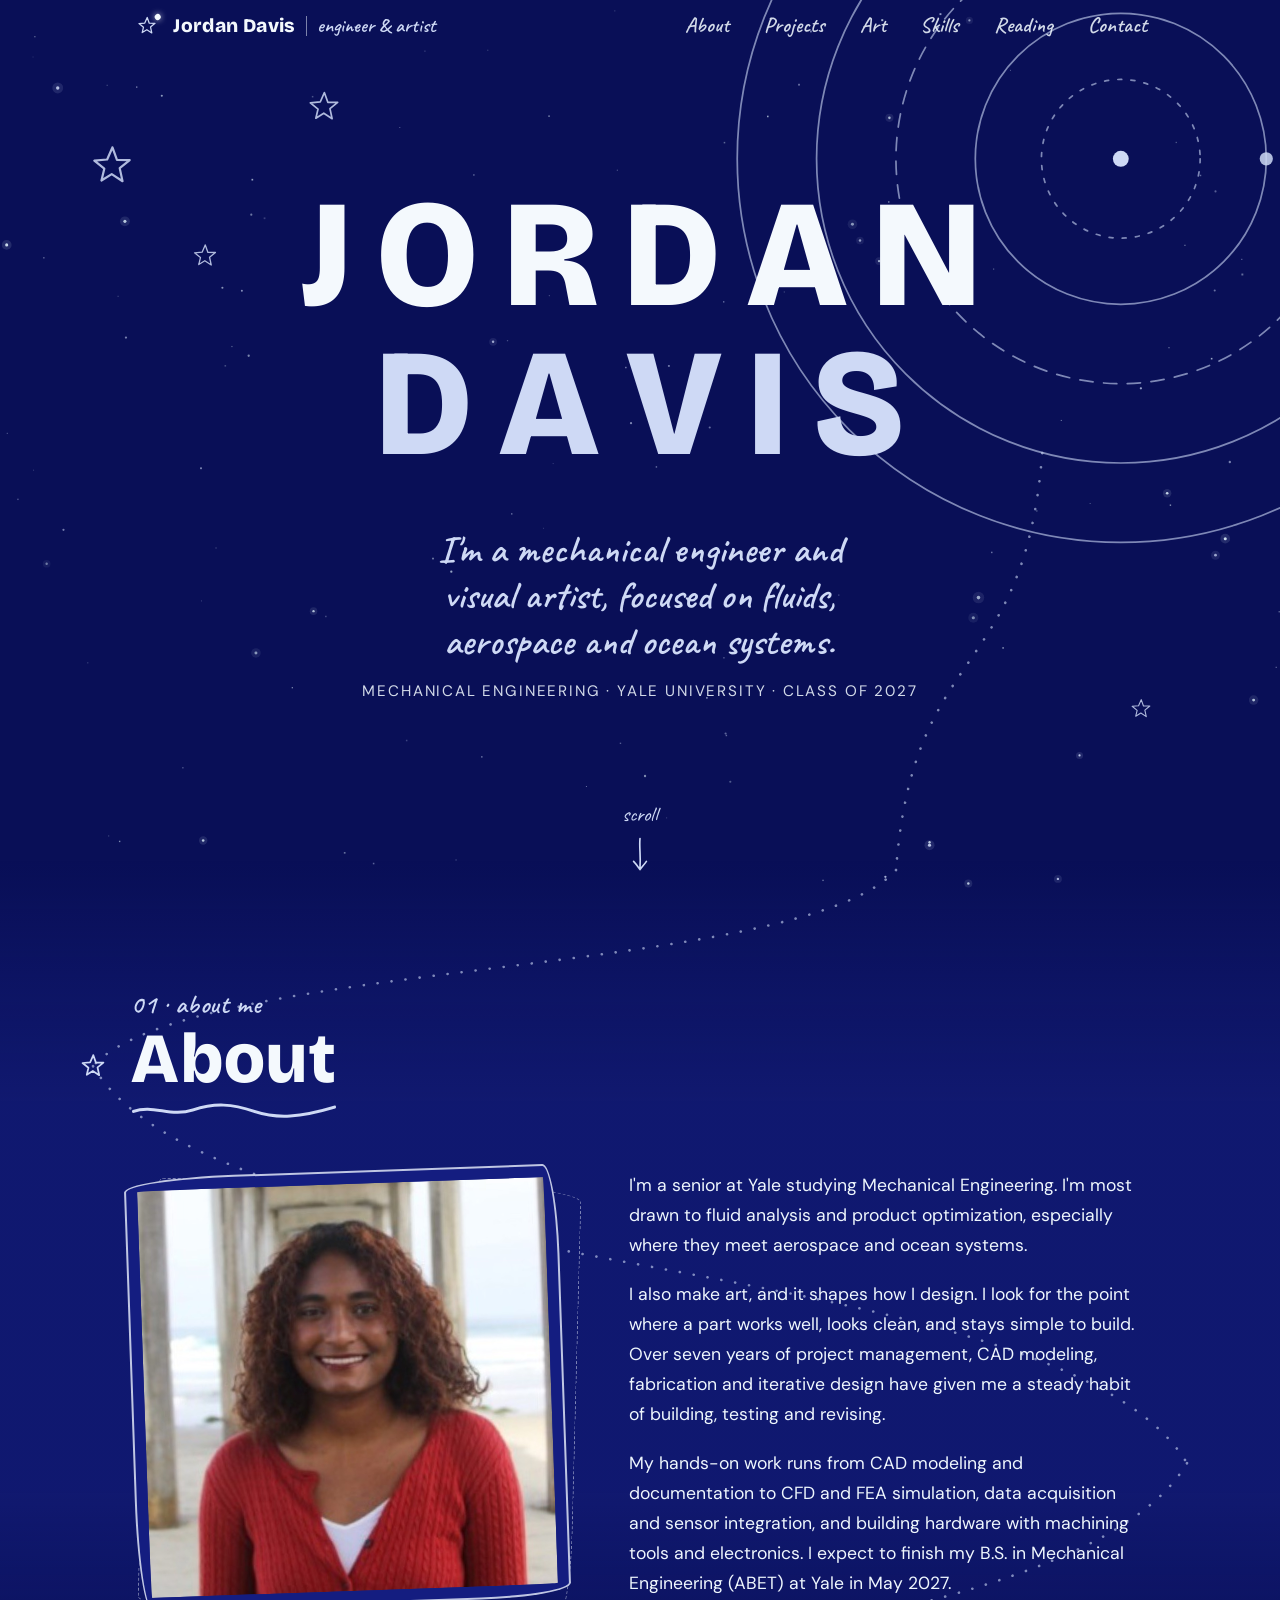
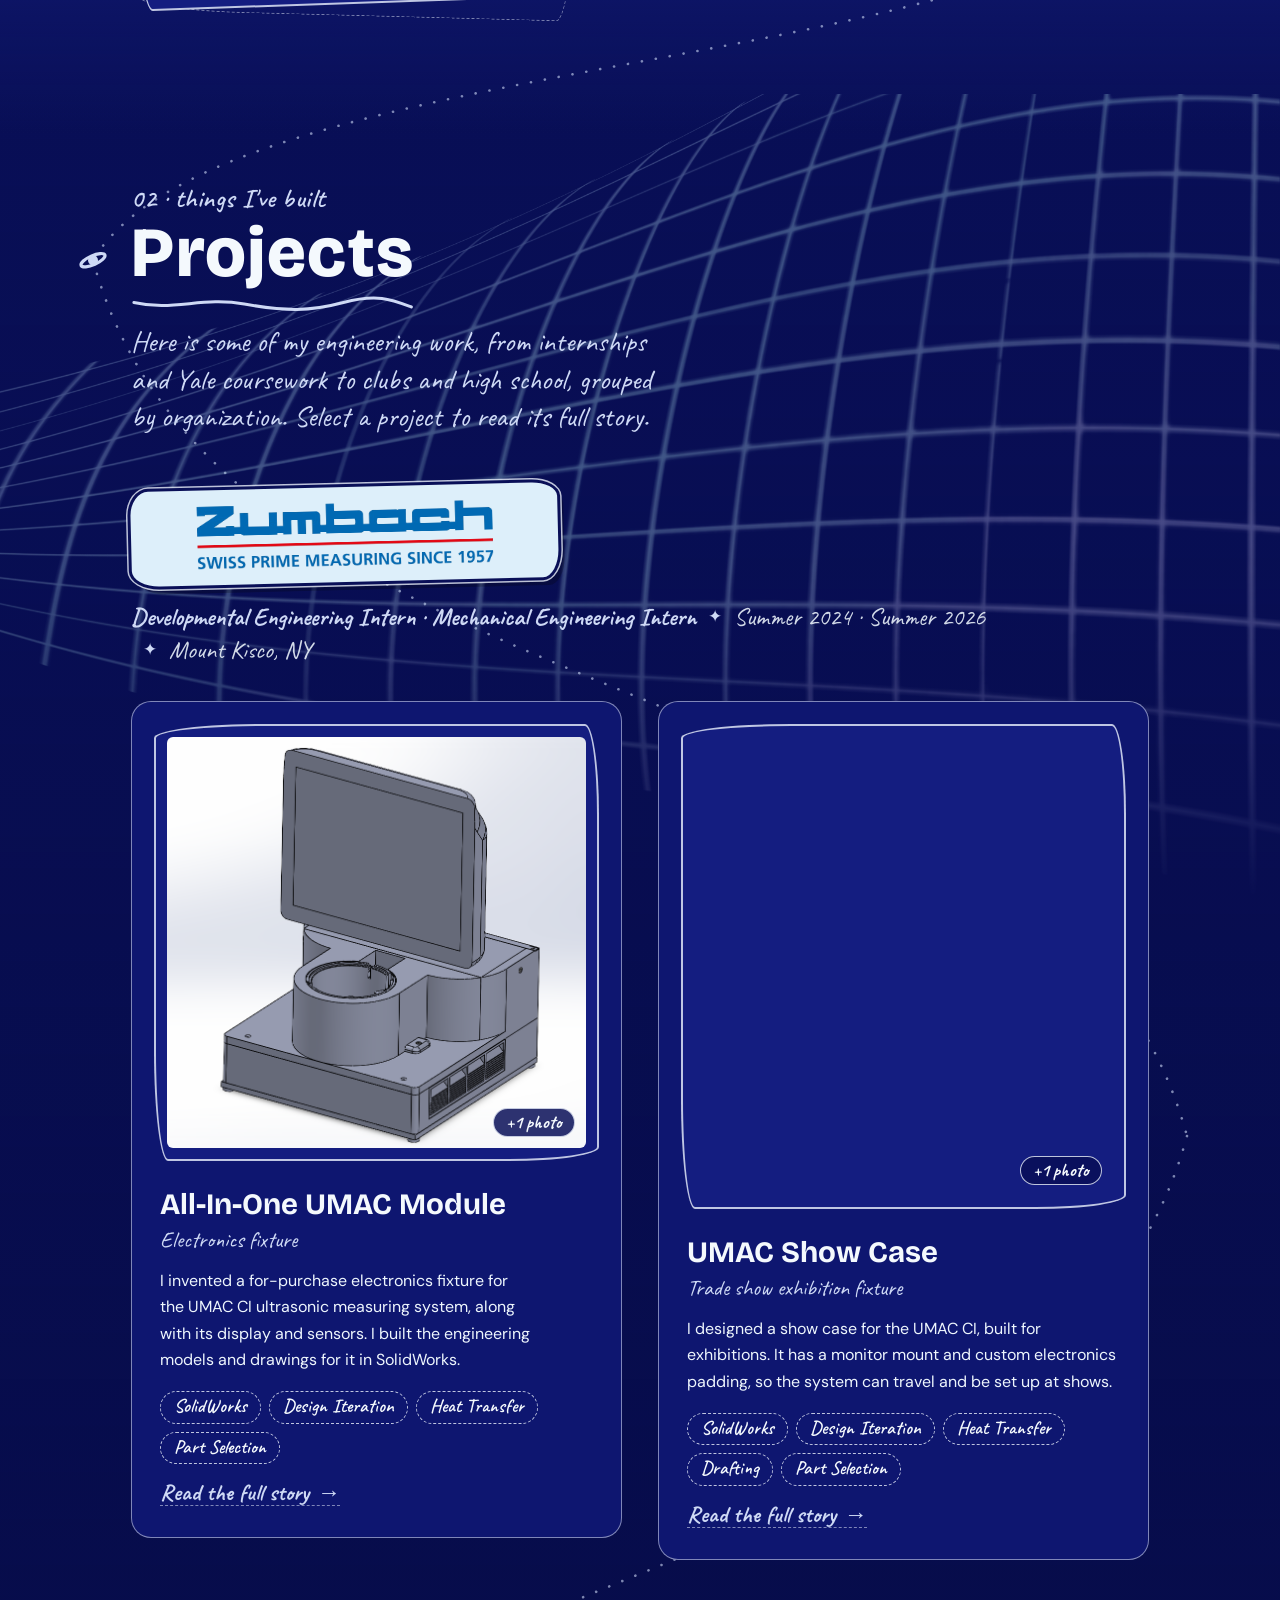
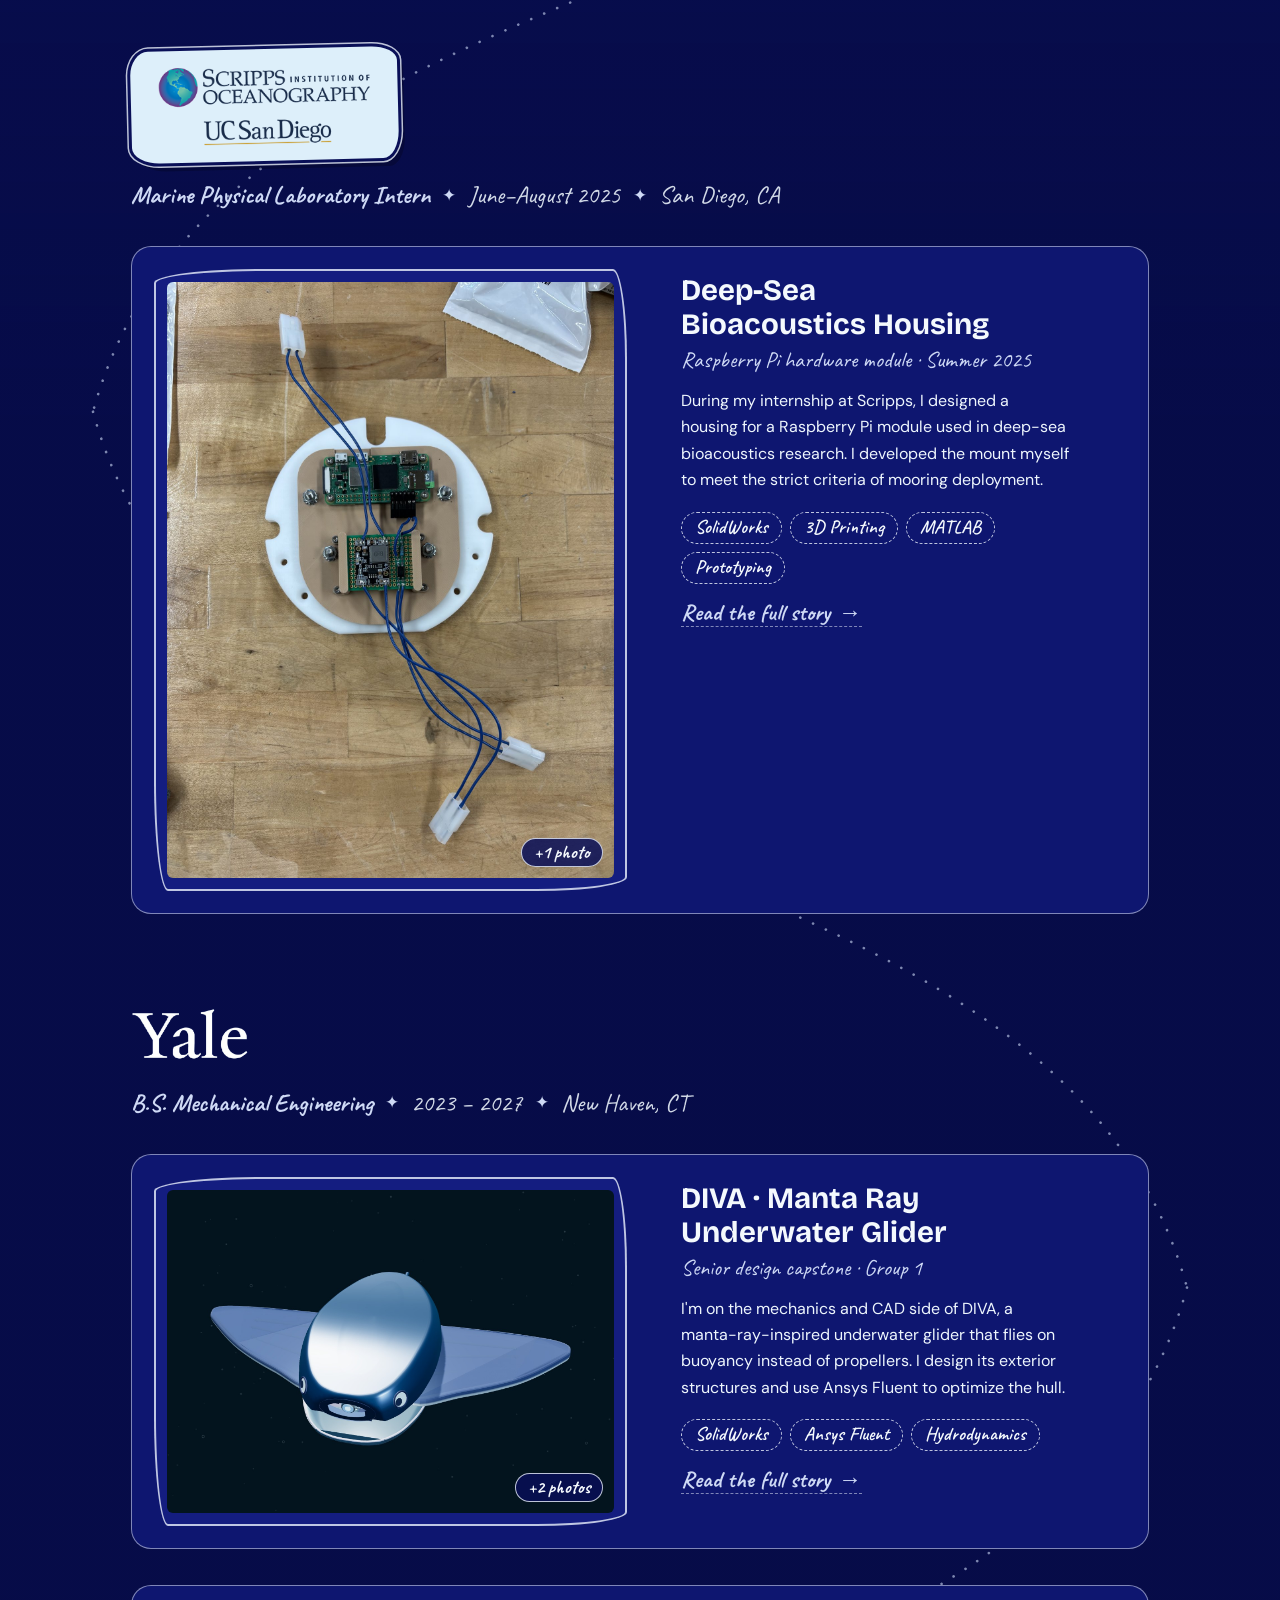
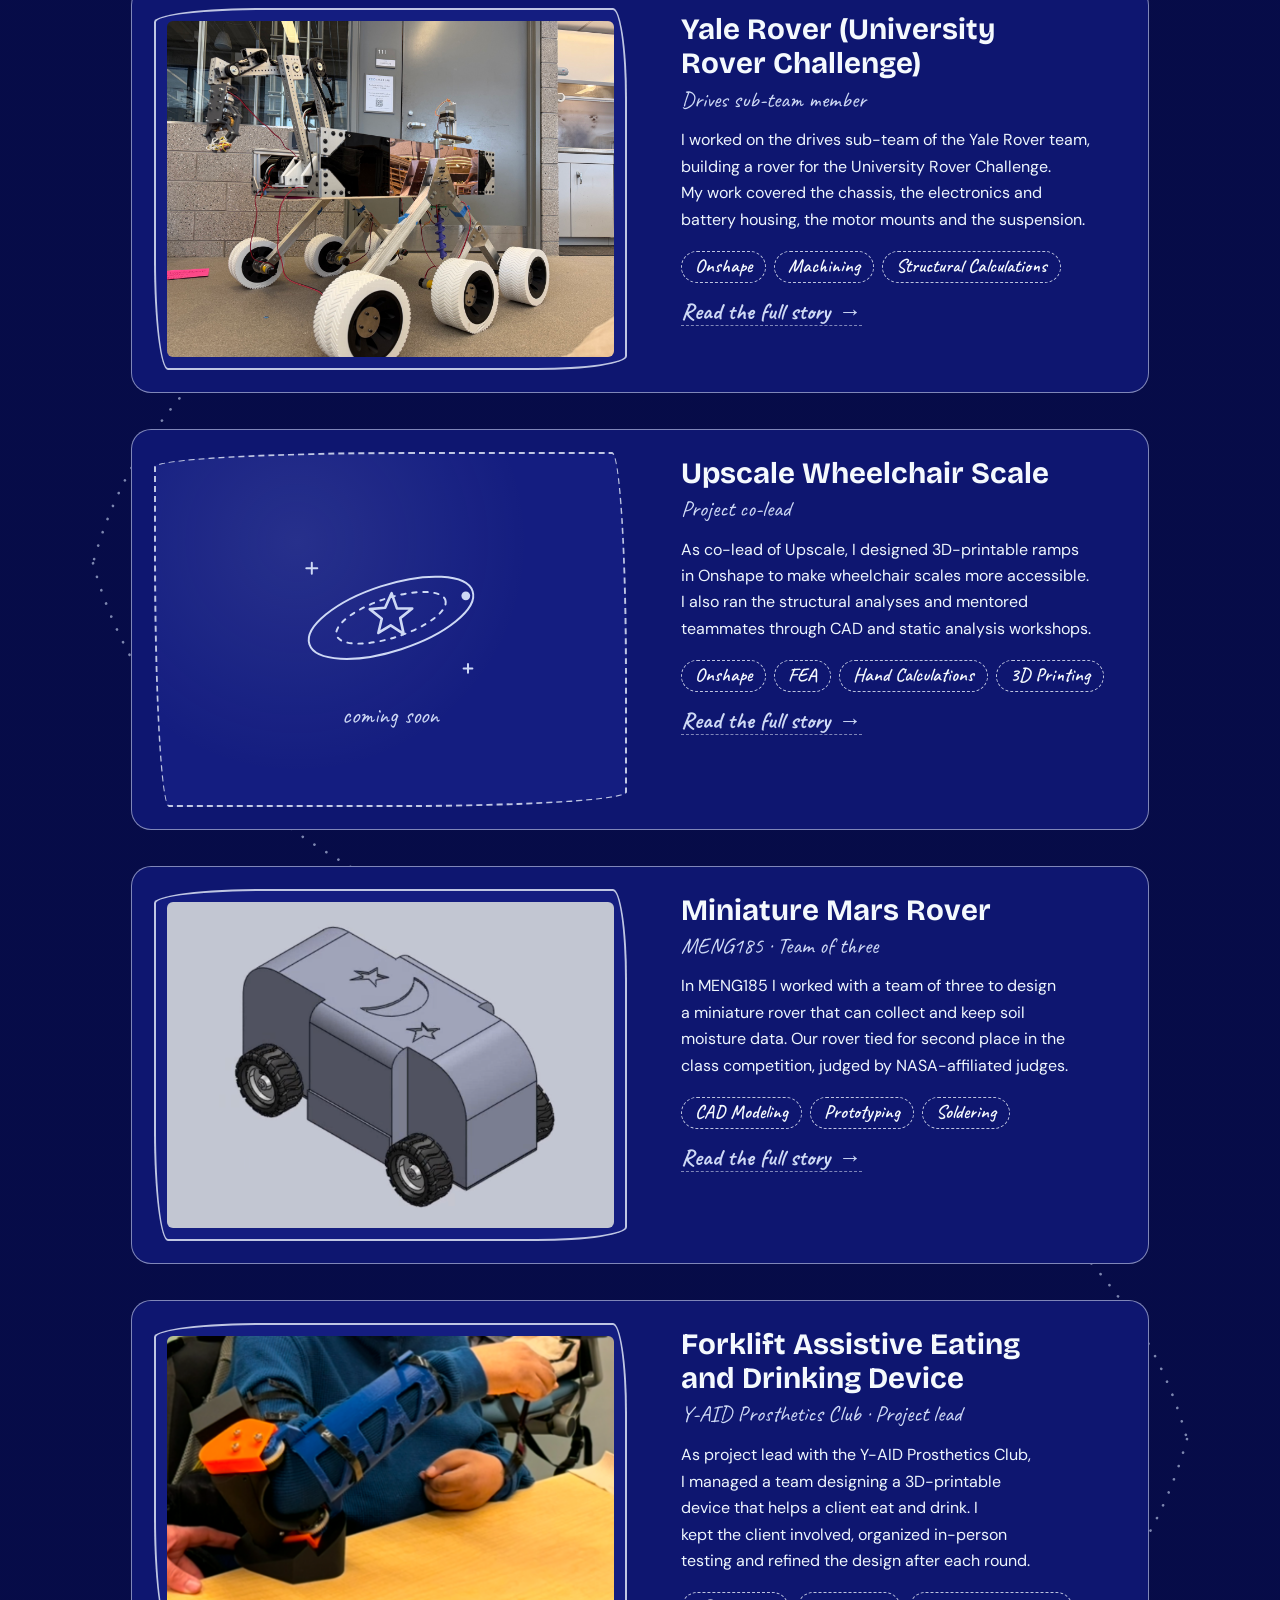
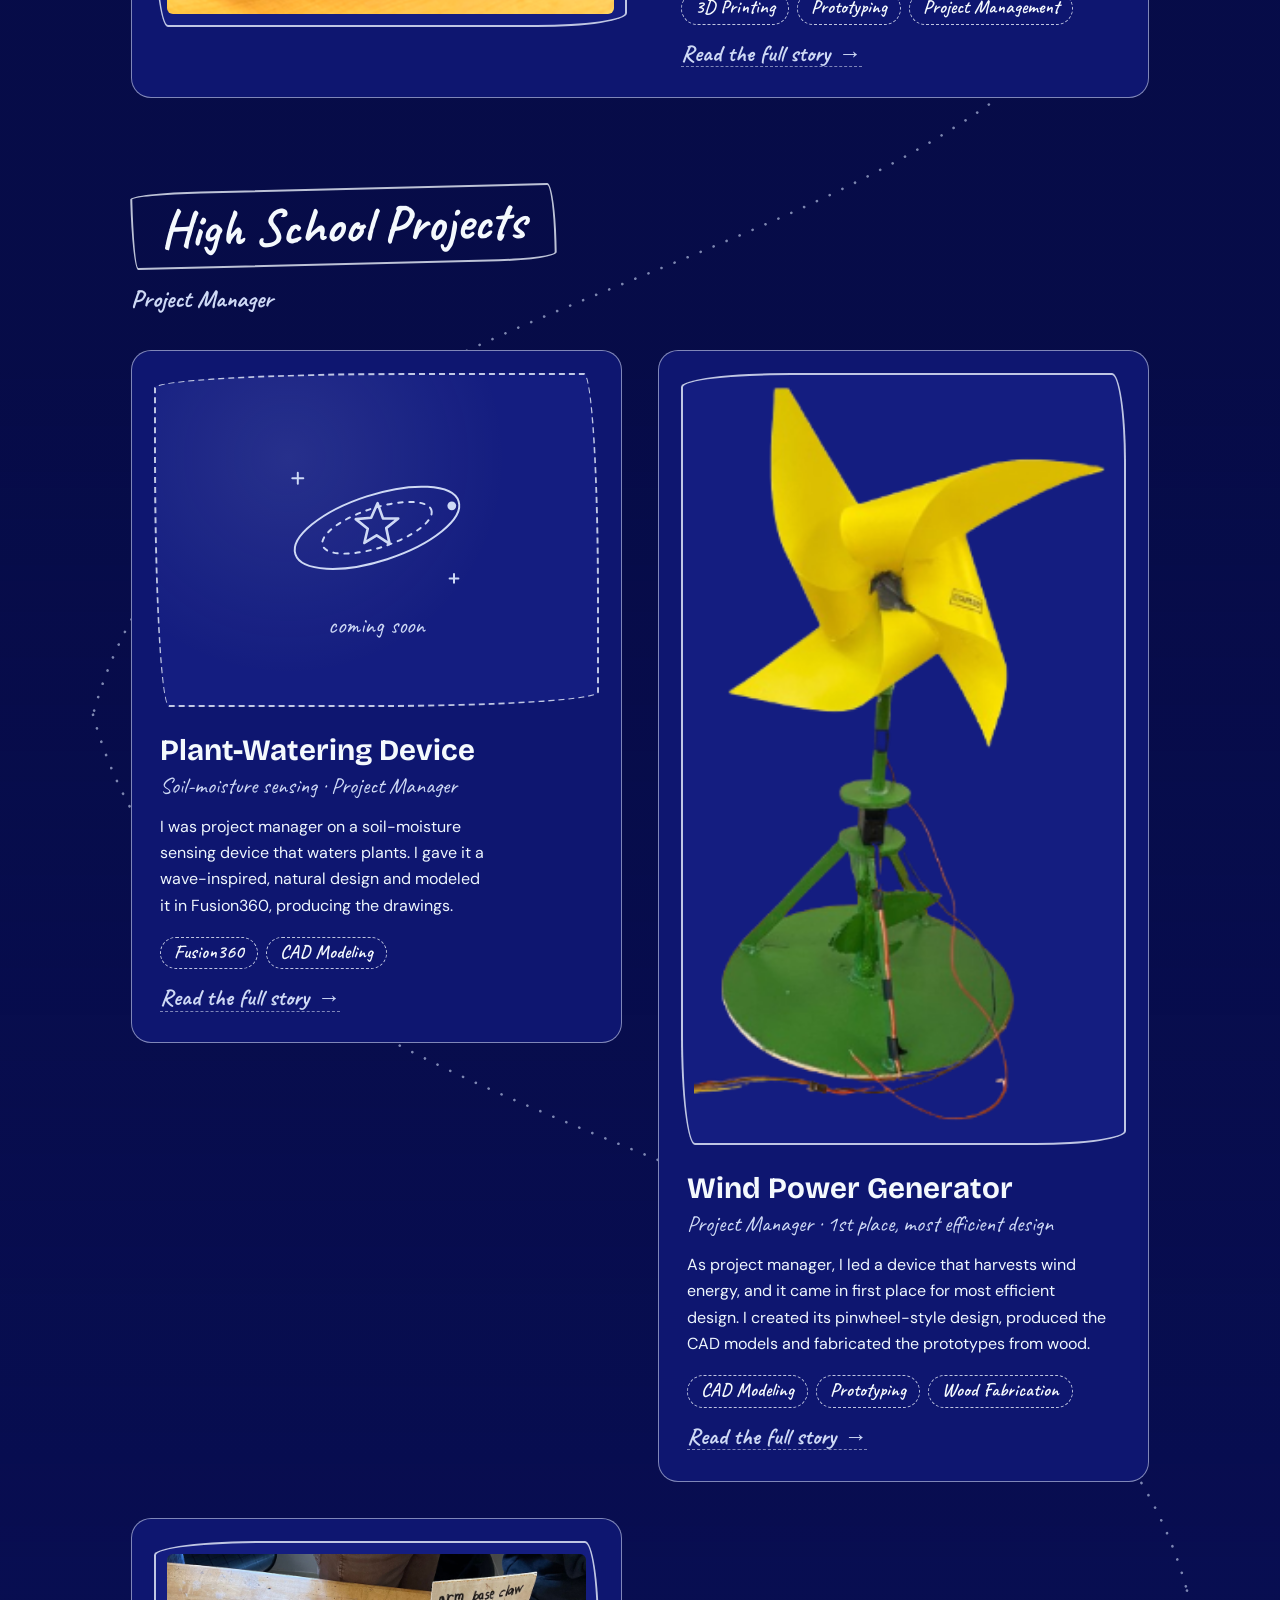
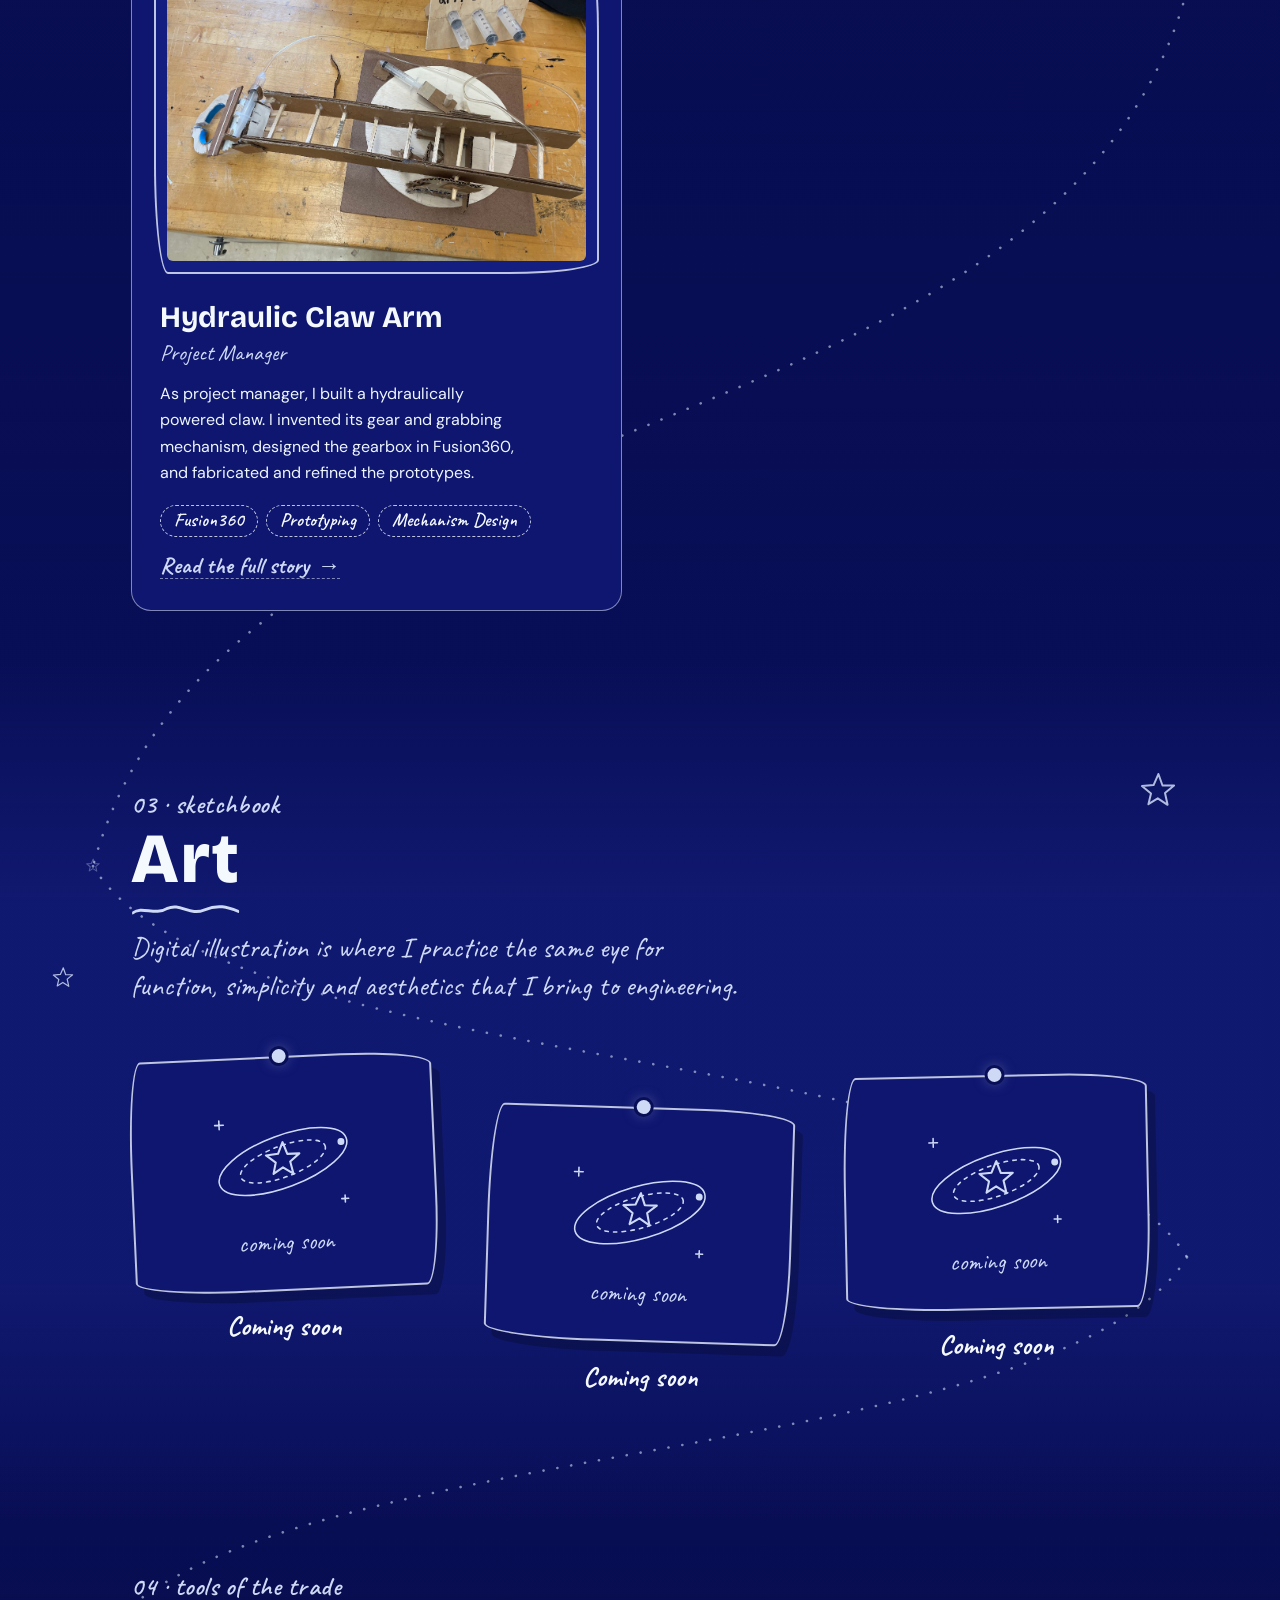
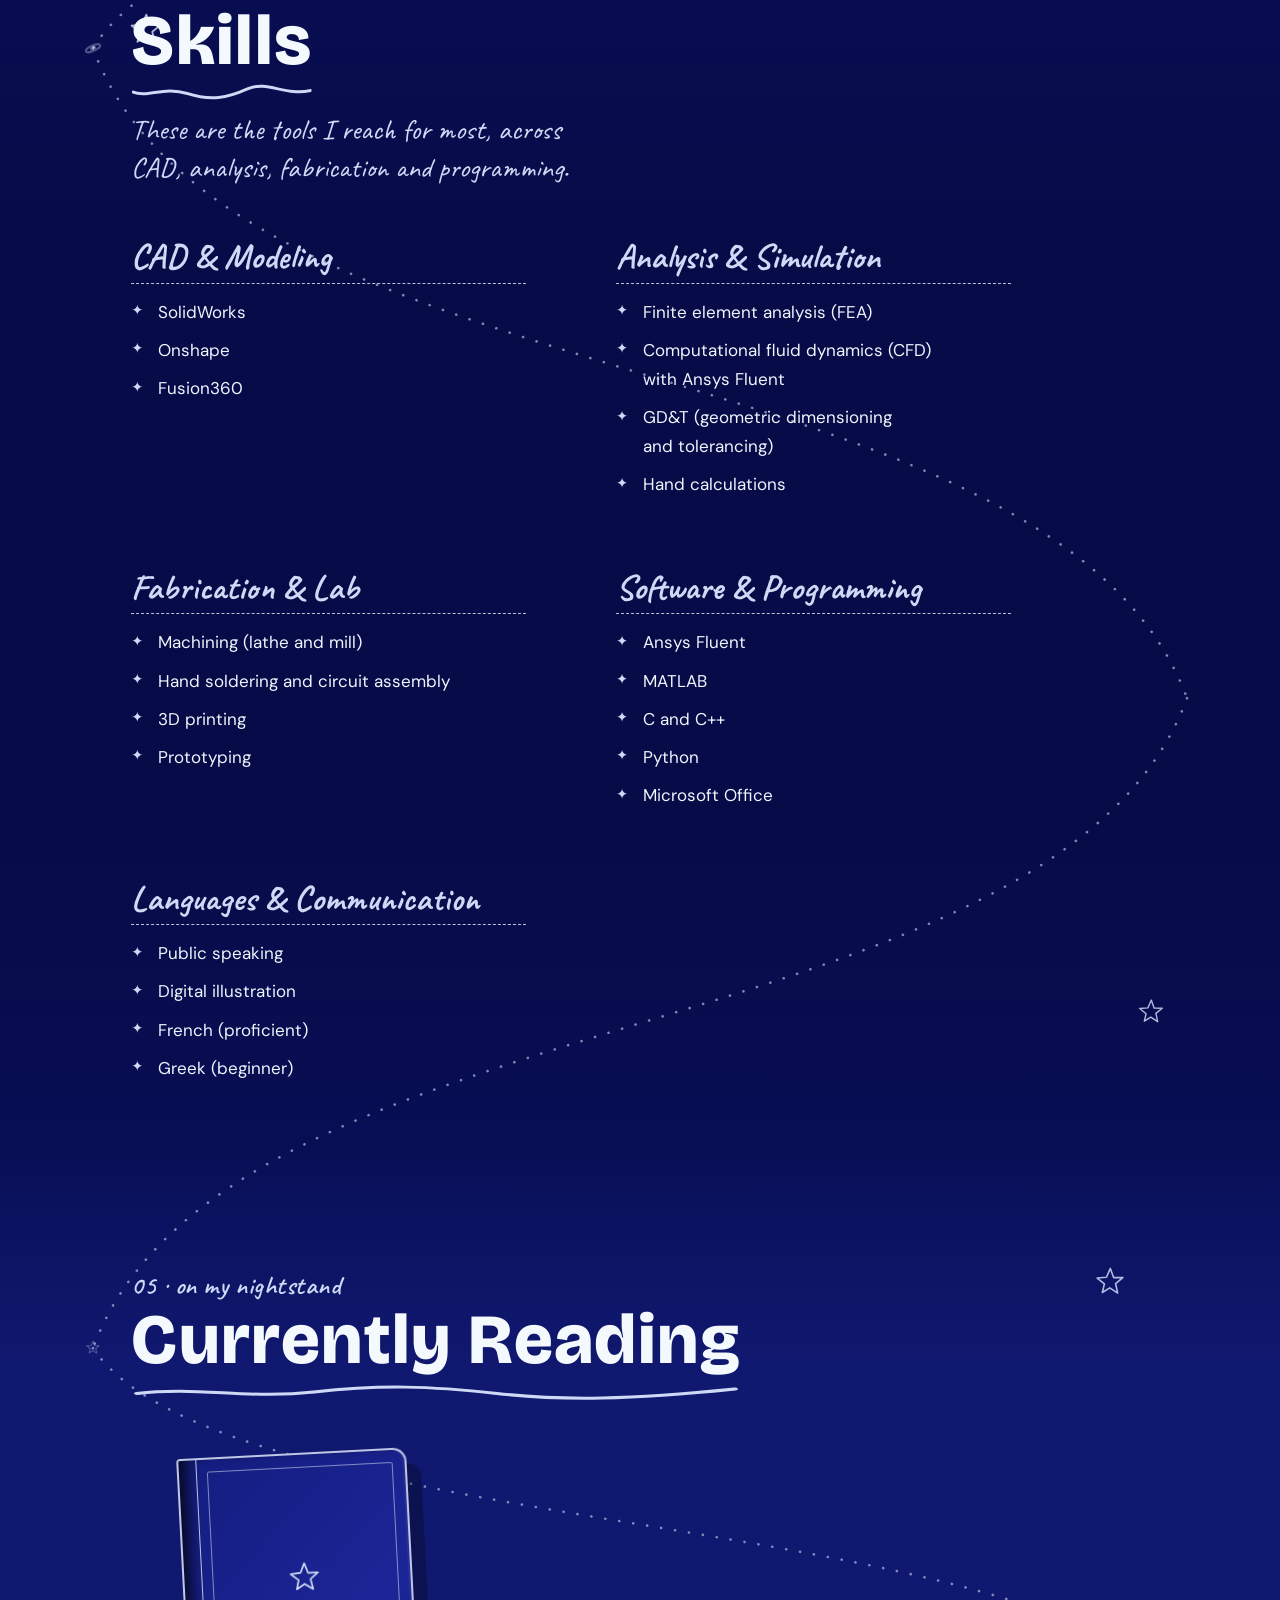
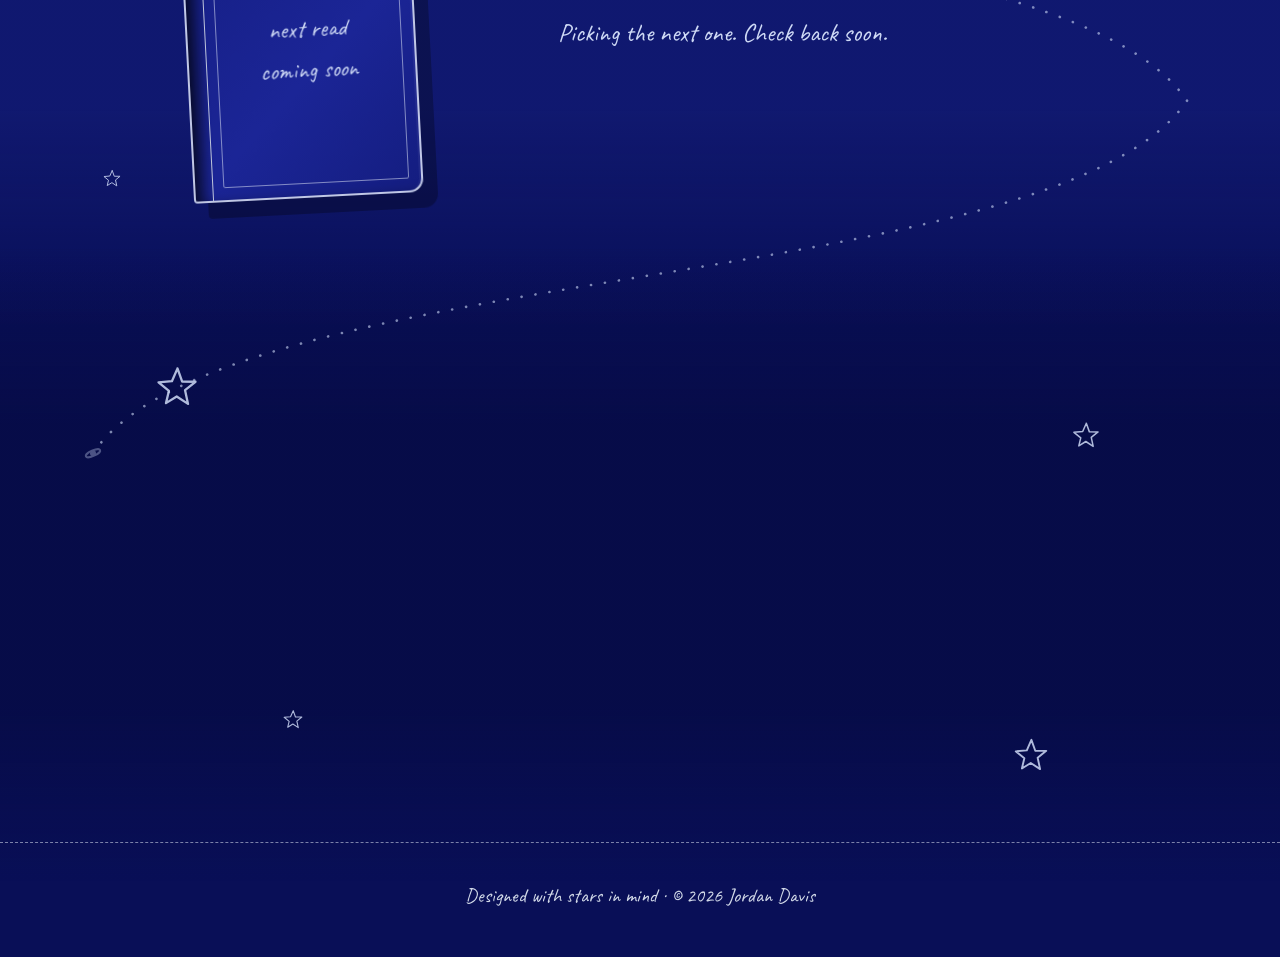
==== commit 9a2103fc: "Make scrolling and animations smooth The flight-path trail was one page-tall SVG redrawn through a m" ====
--- a/index.html
+++ b/index.html
@@ -87,26 +87,49 @@
       <header class="hero" id="top">
         <!-- Orbit rings: centre is (0,0). Rotation is done in CSS (css/motion.css). -->
         <div class="hero__orbits" aria-hidden="true">
-          <svg viewBox="-300 -300 600 600" aria-hidden="true" focusable="false">
-            <g class="orbit orbit--1">
-              <circle class="ring" cx="0" cy="0" r="60" stroke-dasharray="3 7" />
-              <circle class="orbit-core" cx="0" cy="0" r="6" />
-            </g>
-            <g class="orbit orbit--2">
-              <circle class="ring" cx="0" cy="0" r="110" />
-              <circle class="orbit-planet" cx="110" cy="0" r="5" />
-            </g>
-            <g class="orbit orbit--3">
-              <circle class="ring" cx="0" cy="0" r="170" stroke-dasharray="10 8" />
-              <circle class="orbit-planet" cx="170" cy="0" r="7" />
-            </g>
-            <g class="orbit orbit--4">
-              <circle class="ring" cx="0" cy="0" r="230" />
-            </g>
-            <g class="orbit orbit--5">
-              <circle class="ring" cx="0" cy="0" r="290" />
-              <circle class="orbit-planet" cx="290" cy="0" r="4" />
-            </g>
+          <svg
+            class="orbit orbit--1"
+            viewBox="-300 -300 600 600"
+            aria-hidden="true"
+            focusable="false"
+          >
+            <circle class="ring" cx="0" cy="0" r="60" stroke-dasharray="3 7" />
+            <circle class="orbit-core" cx="0" cy="0" r="6" />
+          </svg>
+          <svg
+            class="orbit orbit--2"
+            viewBox="-300 -300 600 600"
+            aria-hidden="true"
+            focusable="false"
+          >
+            <circle class="ring" cx="0" cy="0" r="110" />
+            <circle class="orbit-planet" cx="110" cy="0" r="5" />
+          </svg>
+          <svg
+            class="orbit orbit--3"
+            viewBox="-300 -300 600 600"
+            aria-hidden="true"
+            focusable="false"
+          >
+            <circle class="ring" cx="0" cy="0" r="170" stroke-dasharray="10 8" />
+            <circle class="orbit-planet" cx="170" cy="0" r="7" />
+          </svg>
+          <svg
+            class="orbit orbit--4"
+            viewBox="-300 -300 600 600"
+            aria-hidden="true"
+            focusable="false"
+          >
+            <circle class="ring" cx="0" cy="0" r="230" />
+          </svg>
+          <svg
+            class="orbit orbit--5"
+            viewBox="-300 -300 600 600"
+            aria-hidden="true"
+            focusable="false"
+          >
+            <circle class="ring" cx="0" cy="0" r="290" />
+            <circle class="orbit-planet" cx="290" cy="0" r="4" />
           </svg>
         </div>
 
--- a/css/style.css
+++ b/css/style.css
@@ -207,9 +207,8 @@
 }
 .topnav--scrolled,
 .topnav.is-open {
+  /* Mostly opaque instead of a blur: a backdrop blur over the animated sky is re-done every frame. */
   background: rgba(9, 15, 87, 0.9);
-  -webkit-backdrop-filter: blur(10px);
-  backdrop-filter: blur(10px);
   border-bottom-color: var(--lavender-faint);
 }
 .topnav__inner {
@@ -392,7 +391,11 @@
   --orbit-size: clamp(380px, 62vw, 860px);
   pointer-events: none;
 }
-.hero__orbits svg {
+/* Five stacked SVGs, one per ring. Each is rotated as a whole (motion.css), which the
+   browser can do on the graphics card; rotating shapes inside one SVG cannot. */
+.hero__orbits .orbit {
+  position: absolute;
+  inset: 0;
   width: 100%;
   height: 100%;
   display: block;
@@ -408,6 +411,7 @@
 .hero__orbits .orbit-planet {
   fill: var(--lavender);
   stroke: none;
+  opacity: 0.85;
 }
 .hero__orbits .orbit-core {
   fill: var(--lavender);
@@ -658,17 +662,31 @@
   margin-top: 0;
 }
 
-/* ---------- Flight-path trail (drawn by js/motion.js) ---------- */
-/* One long dotted line behind the page content that links the hero's orbits to each
-   section heading. The dots are revealed by a mask as the visitor scrolls. */
+/* ---------- Flight-path trail (built by js/motion.js) ---------- */
+/* A dotted line behind the page content that links the hero's orbits to each section
+   heading. It is made of small SVGs, one per hop, each placed absolutely on the page. */
 .trail {
   position: absolute;
   top: 0;
   left: 0;
   width: 100%;
+  height: 0;
   z-index: 0;
-  overflow: visible;
   pointer-events: none;
+}
+.trail__hop {
+  position: absolute;
+  overflow: hidden;
+  pointer-events: none;
+}
+.trail__slide {
+  width: 100%;
+  height: 100%;
+  overflow: hidden;
+}
+.trail__draw {
+  display: block;
+  overflow: hidden;
 }
 .trail__dots {
   fill: none;
@@ -677,11 +695,6 @@
   stroke-linecap: round;
   stroke-dasharray: 0.1 14;
   opacity: 0.6;
-}
-.trail__reveal {
-  fill: none;
-  stroke: #fff;
-  stroke-width: 14;
 }
 .trail__mark {
   fill: none;
@@ -697,17 +710,13 @@
   transform-origin: center;
   scale: 0.6;
 }
-.trail__mark.is-lit {
+.trail__hop.is-lit .trail__mark {
   opacity: 1;
   scale: 1;
 }
 .trail__planet-core {
   fill: var(--lavender);
   stroke: none;
-}
-.trail__head {
-  fill: var(--white-soft);
-  filter: drop-shadow(0 0 6px rgba(206, 217, 245, 0.9));
 }
 
 /* ---------- About ---------- */
@@ -758,19 +767,28 @@
   overflow: hidden;
 }
 .projects__grid-bg {
-  position: absolute;
-  left: 0;
+  /* Only as big as the picture it holds (2400 x 1855), not the whole section, so the
+     browser keeps a small layer instead of a six-thousand-pixel one. It is anchored to
+     the right edge and starts a little above the section, as the picture always did. */
+  position: absolute;
+  top: -260px;
   right: 0;
-  top: -6%;
-  bottom: -6%;
+  width: max(1100px, 112%);
+  aspect-ratio: 2400 / 1855;
   z-index: 0;
   /* The wormhole grid sweeps across the top of Projects at its natural shape (never stretched). */
-  background: url('../Images/Logos and Decals/gridbg-web.webp') right top / max(1100px, 112%) auto
-    no-repeat;
+  background: url('../Images/Logos and Decals/gridbg-web.webp') center / 100% 100% no-repeat;
   opacity: 0.32;
   pointer-events: none;
-  -webkit-mask-image: linear-gradient(transparent, #000 3%);
-  mask-image: linear-gradient(transparent, #000 3%);
+  /* soft fade at the top and a longer one at the bottom, so the layer has no visible edge */
+  -webkit-mask-image: linear-gradient(transparent, #000 22%, #000 70%, transparent);
+  mask-image: linear-gradient(transparent, #000 22%, #000 70%, transparent);
+}
+@media (min-width: 1000px) {
+  /* the picture is taller here, so start it higher to keep the same part showing */
+  .projects__grid-bg {
+    top: -380px;
+  }
 }
 
 .groups {
--- a/css/motion.css
+++ b/css/motion.css
@@ -164,9 +164,6 @@
 .art__frame {
   rotate: var(--art-rot, 0deg);
 }
-.projects__grid-bg {
-  overflow: hidden;
-}
 
 /* ---------- Motion (only when the user has no reduced-motion preference) ---------- */
 @media (prefers-reduced-motion: no-preference) {
@@ -179,7 +176,6 @@
       translate 0.9s cubic-bezier(0.2, 0.7, 0.2, 1),
       scale 0.9s cubic-bezier(0.2, 0.7, 0.2, 1),
       rotate 0.9s cubic-bezier(0.2, 0.7, 0.2, 1);
-    will-change: opacity, translate;
   }
   html.js-motion [data-reveal='left'] {
     translate: -40px 0;
@@ -208,7 +204,6 @@
   html.js-motion [data-reveal].is-settled {
     transition-delay: 0s;
     transition-duration: 0.5s;
-    will-change: auto;
   }
 
   /* Hero letters */
@@ -238,11 +233,12 @@
     }
   }
 
-  /* Orbit rings. Markup: <svg viewBox="-300 -300 600 600"><g class="orbit orbit--N">
-     <circle class="ring" cx="0" cy="0" r="R"/> [<circle class="orbit-planet" cx="R" cy="0"/>]</g>... */
+  /* Orbit rings. Markup: five stacked <svg class="orbit orbit--N" viewBox="-300 -300 600 600">,
+     each holding one ring (and a planet). The <svg> itself is rotated about its centre, which
+     is the ring's centre, so the browser spins it as a layer on the graphics card. */
   .hero__orbits .orbit {
-    transform-box: fill-box; /* group bbox = its ring, so centre == ring centre (0,0) */
-    transform-origin: center;
+    transform-origin: 50% 50%;
+    will-change: transform;
     animation: orbit-spin var(--orbit-dur, 90s) linear infinite;
     animation-direction: var(--orbit-dir, normal);
   }
@@ -271,20 +267,8 @@
       transform: rotate(360deg);
     }
   }
-  .hero__orbits .orbit-planet {
-    animation: planet-glow 5s ease-in-out infinite alternate;
-  }
-  @keyframes planet-glow {
-    from {
-      opacity: 0.65;
-    }
-    to {
-      opacity: 1;
-    }
-  }
 
   .hero.is-offscreen .orbit,
-  .hero.is-offscreen .orbit-planet,
   .hero.is-offscreen .hero__cue {
     animation-play-state: paused;
   }
@@ -340,10 +324,10 @@
     }
   }
 
-  /* Projects grid background: JS drives `translate` (parallax), CSS drives `transform` (breathing) */
+  /* Projects grid background: JS drives `translate` (parallax), CSS drives `transform` (breathing).
+     The layer is only as big as the picture, and the breathing pauses when it is off screen. */
   .projects__grid-bg {
     animation: grid-breathe 38s ease-in-out infinite alternate;
-    will-change: transform, translate;
   }
   .projects__grid-bg.is-paused {
     animation-play-state: paused;
@@ -357,9 +341,9 @@
     }
   }
 
-  /* Project cards: lift + tilt (vars from JS), wobbling frame, image zoom */
+  /* Project cards: lift + tilt (vars from JS), wobbling frame, image zoom. At rest a card has
+     no transform at all, so it only gets its own 3D layer while it is hovered or focused. */
   .project {
-    transform: perspective(900px) rotateX(var(--rx, 0deg)) rotateY(var(--ry, 0deg)) translateY(0);
     transition: transform 0.45s cubic-bezier(0.2, 0.7, 0.2, 1);
   }
   .project:hover,
@@ -401,17 +385,25 @@
     }
   }
 
-  /* Flight-path trail: the head dot breathes a little as it travels */
-  .trail__head {
-    animation: trail-pulse 2.4s ease-in-out infinite alternate;
-  }
-  @keyframes trail-pulse {
-    from {
-      opacity: 0.7;
-    }
-    to {
-      opacity: 1;
-    }
+  /* Flight-path trail: each hop is wiped in top to bottom (the direction the path runs), once,
+     the first time it scrolls into view. The clipping box slides down into place while the
+     drawing slides up inside it by the same amount, so the drawing never moves but is
+     uncovered from the top. Both are plain transforms, so no repainting is needed. */
+  html.js-motion .trail__slide {
+    transform: translateY(-100%);
+    transition: transform 1.4s cubic-bezier(0.45, 0.05, 0.35, 1);
+  }
+  html.js-motion .trail__draw {
+    transform: translateY(100%);
+    transition: transform 1.4s cubic-bezier(0.45, 0.05, 0.35, 1);
+  }
+  html.js-motion .trail__hop.is-in .trail__slide,
+  html.js-motion .trail__hop.is-in .trail__draw {
+    transform: none;
+  }
+  html.js-motion .trail__hop.is-instant .trail__slide,
+  html.js-motion .trail__hop.is-instant .trail__draw {
+    transition: none;
   }
 
   /* Art frames: pinned sketch gets picked up */
@@ -490,9 +482,6 @@
     transition: none !important;
   }
   /* The trail is shown fully drawn and still */
-  .trail__head {
-    display: none;
-  }
   .trail__mark {
     opacity: 1;
     scale: 1;
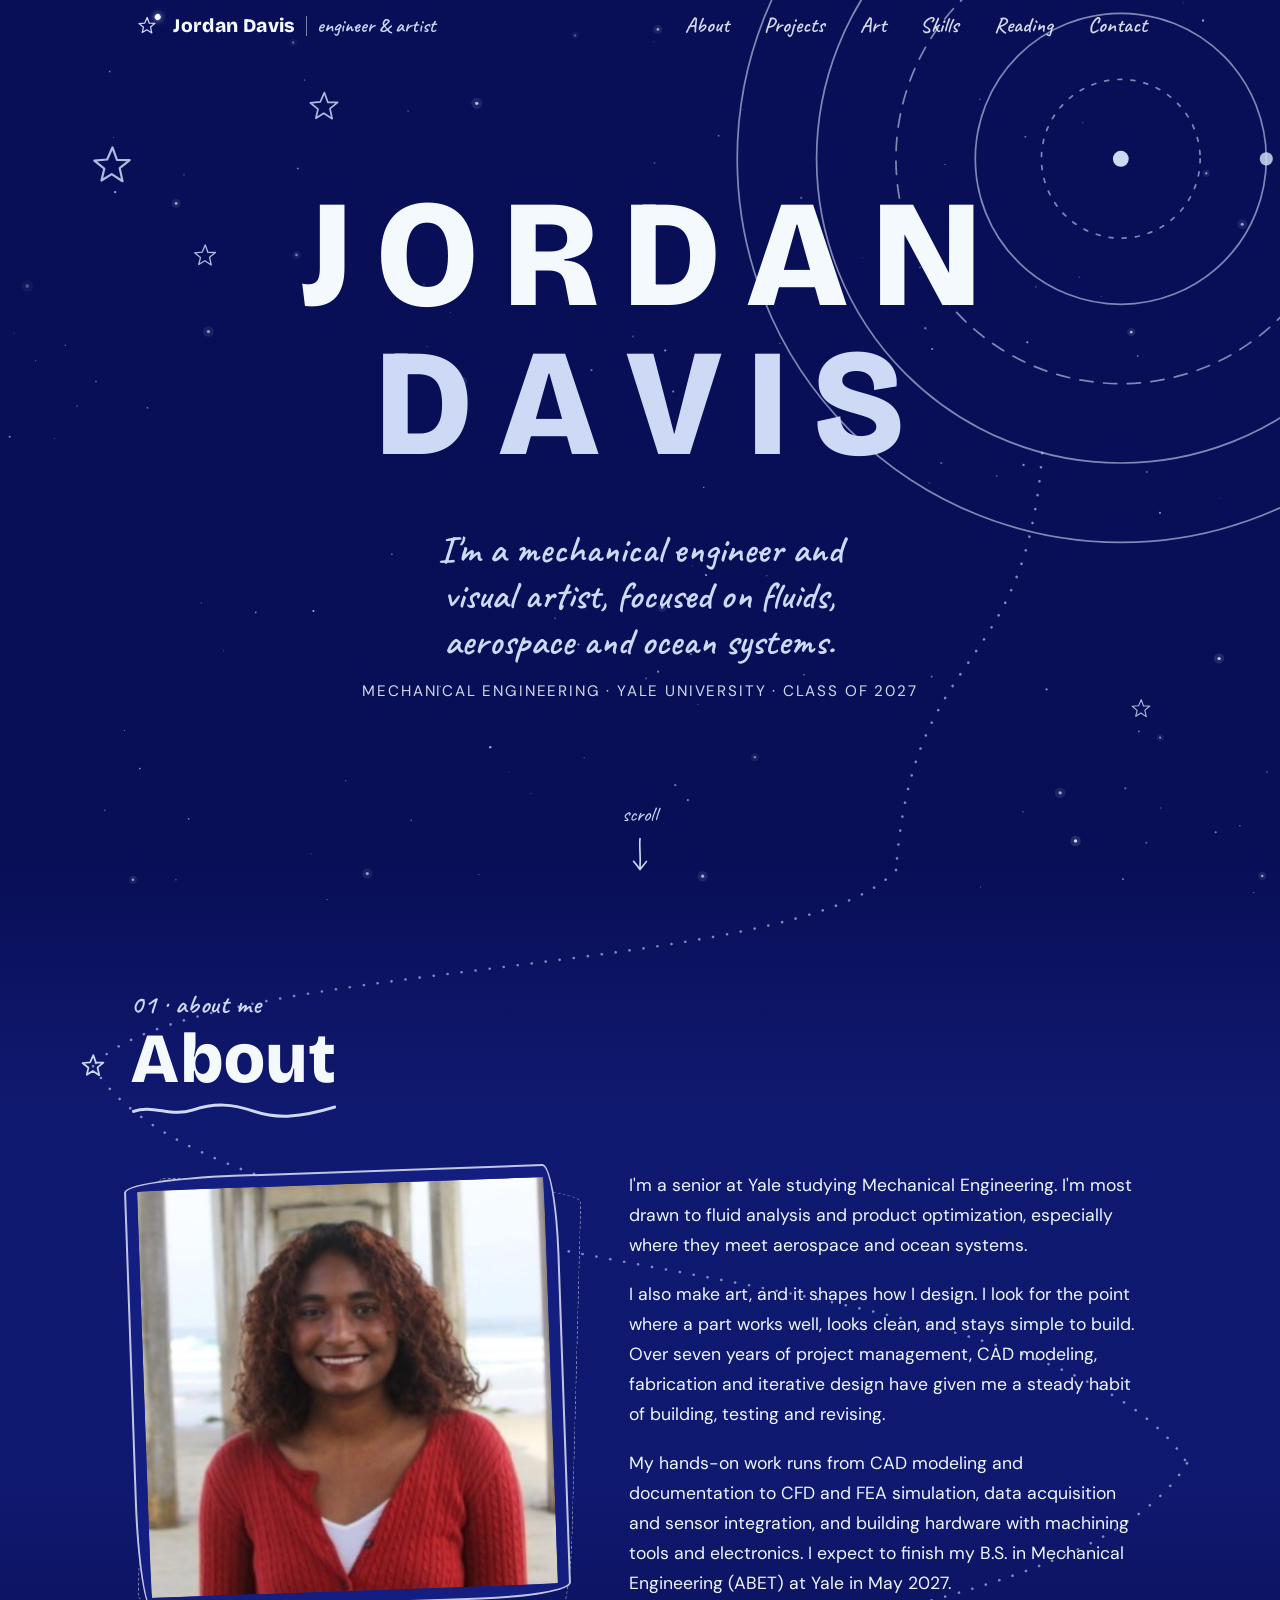
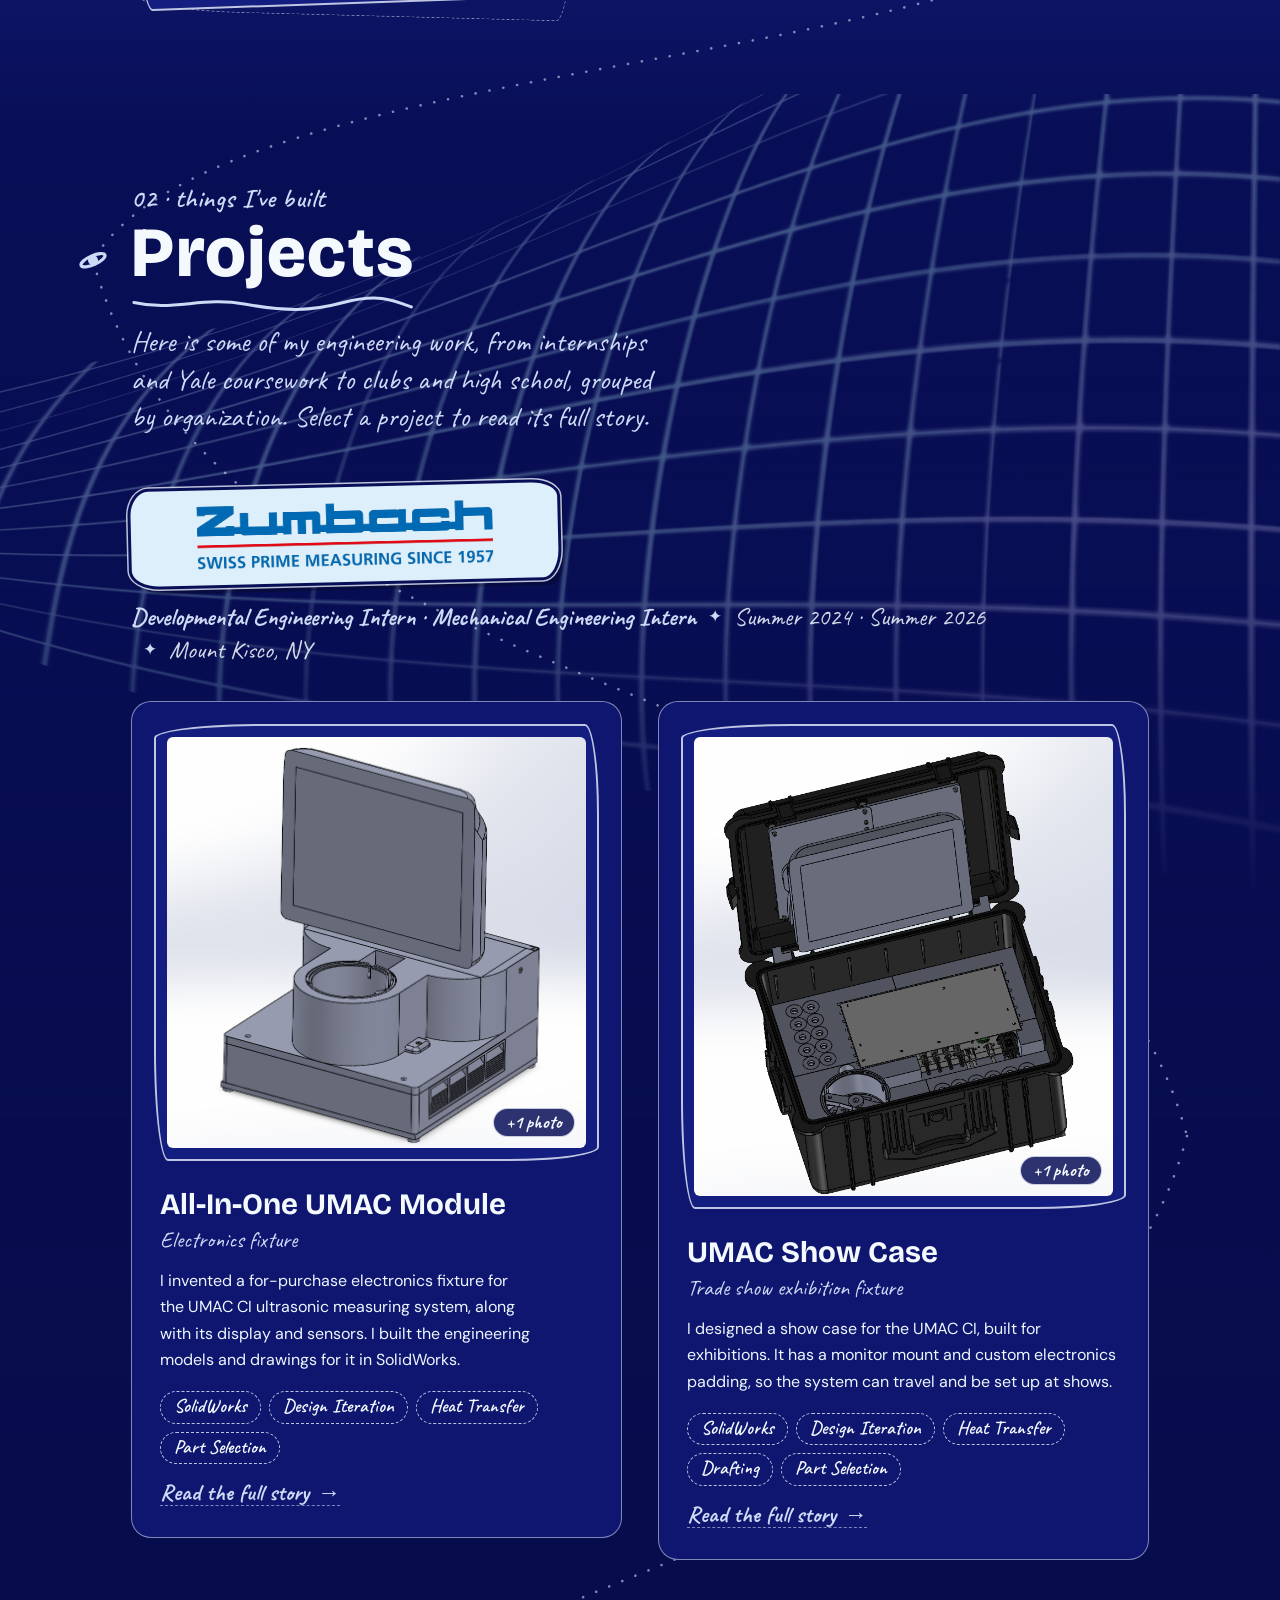
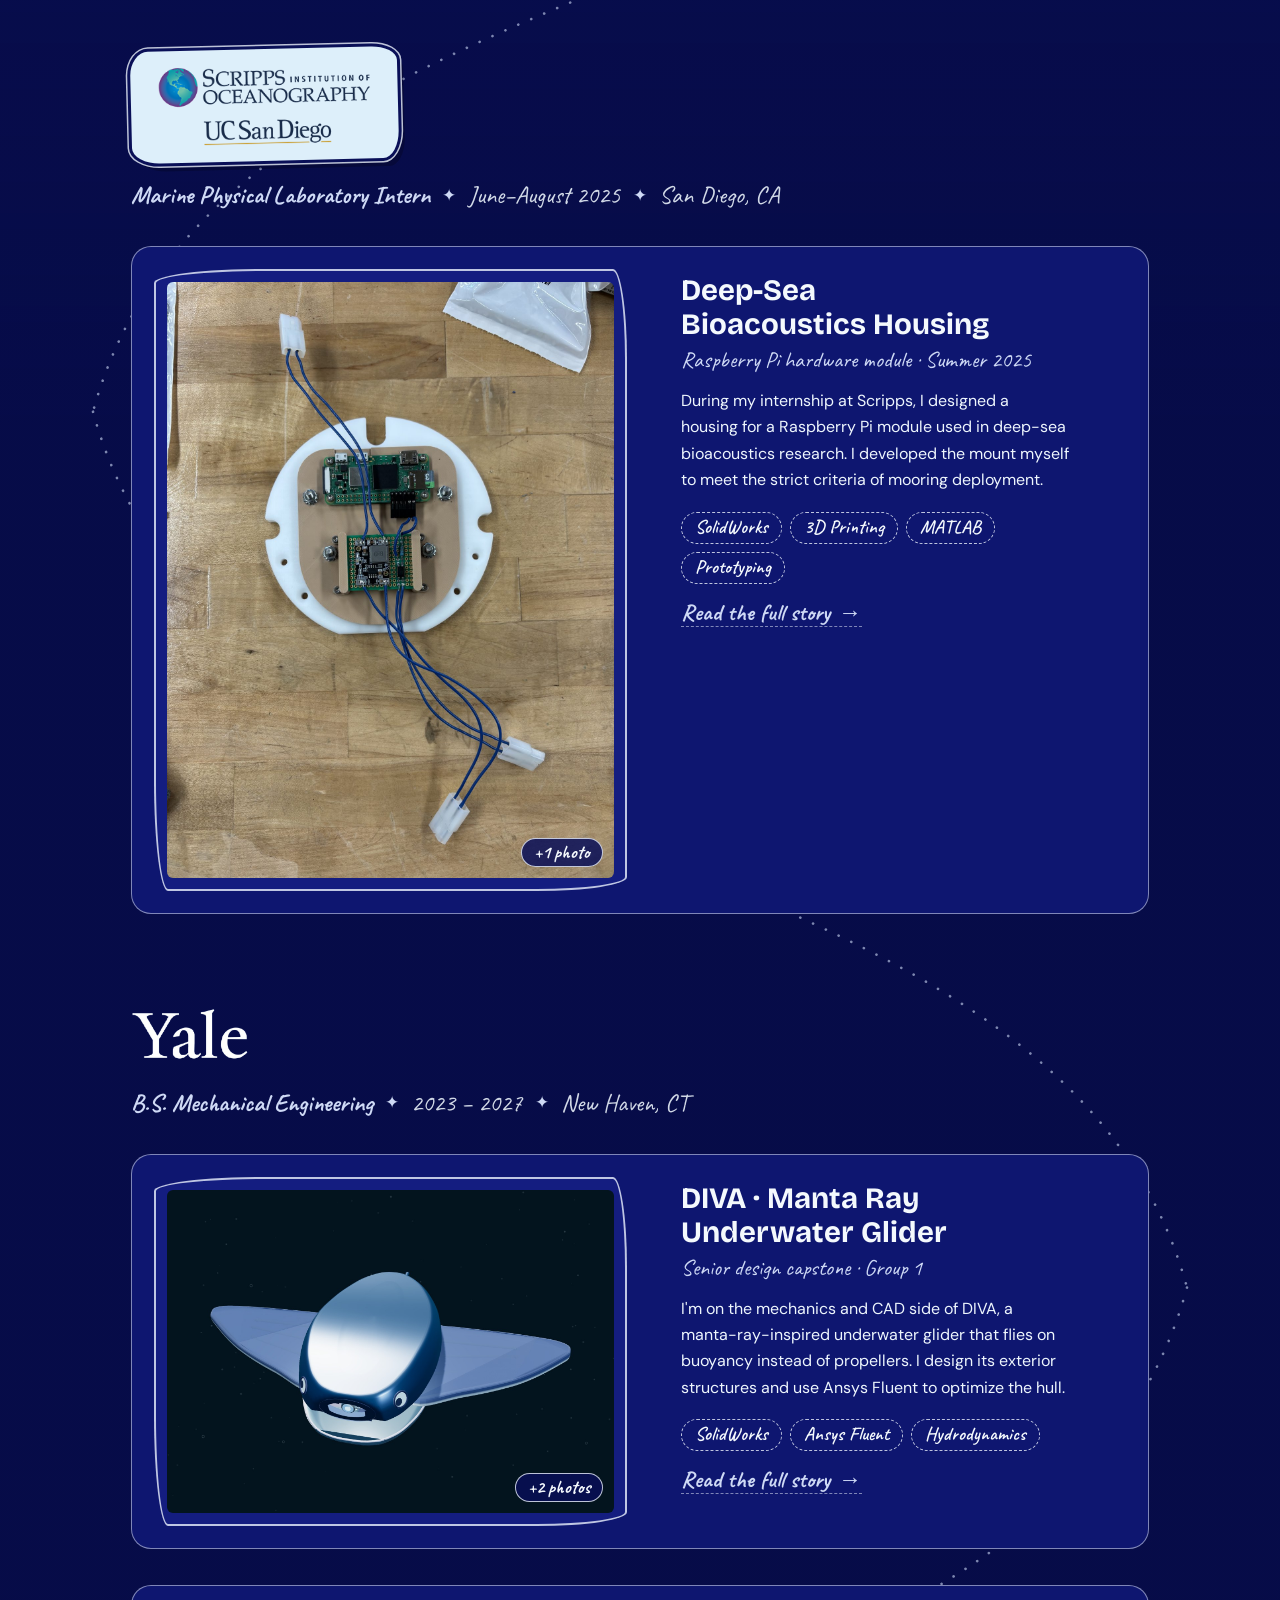
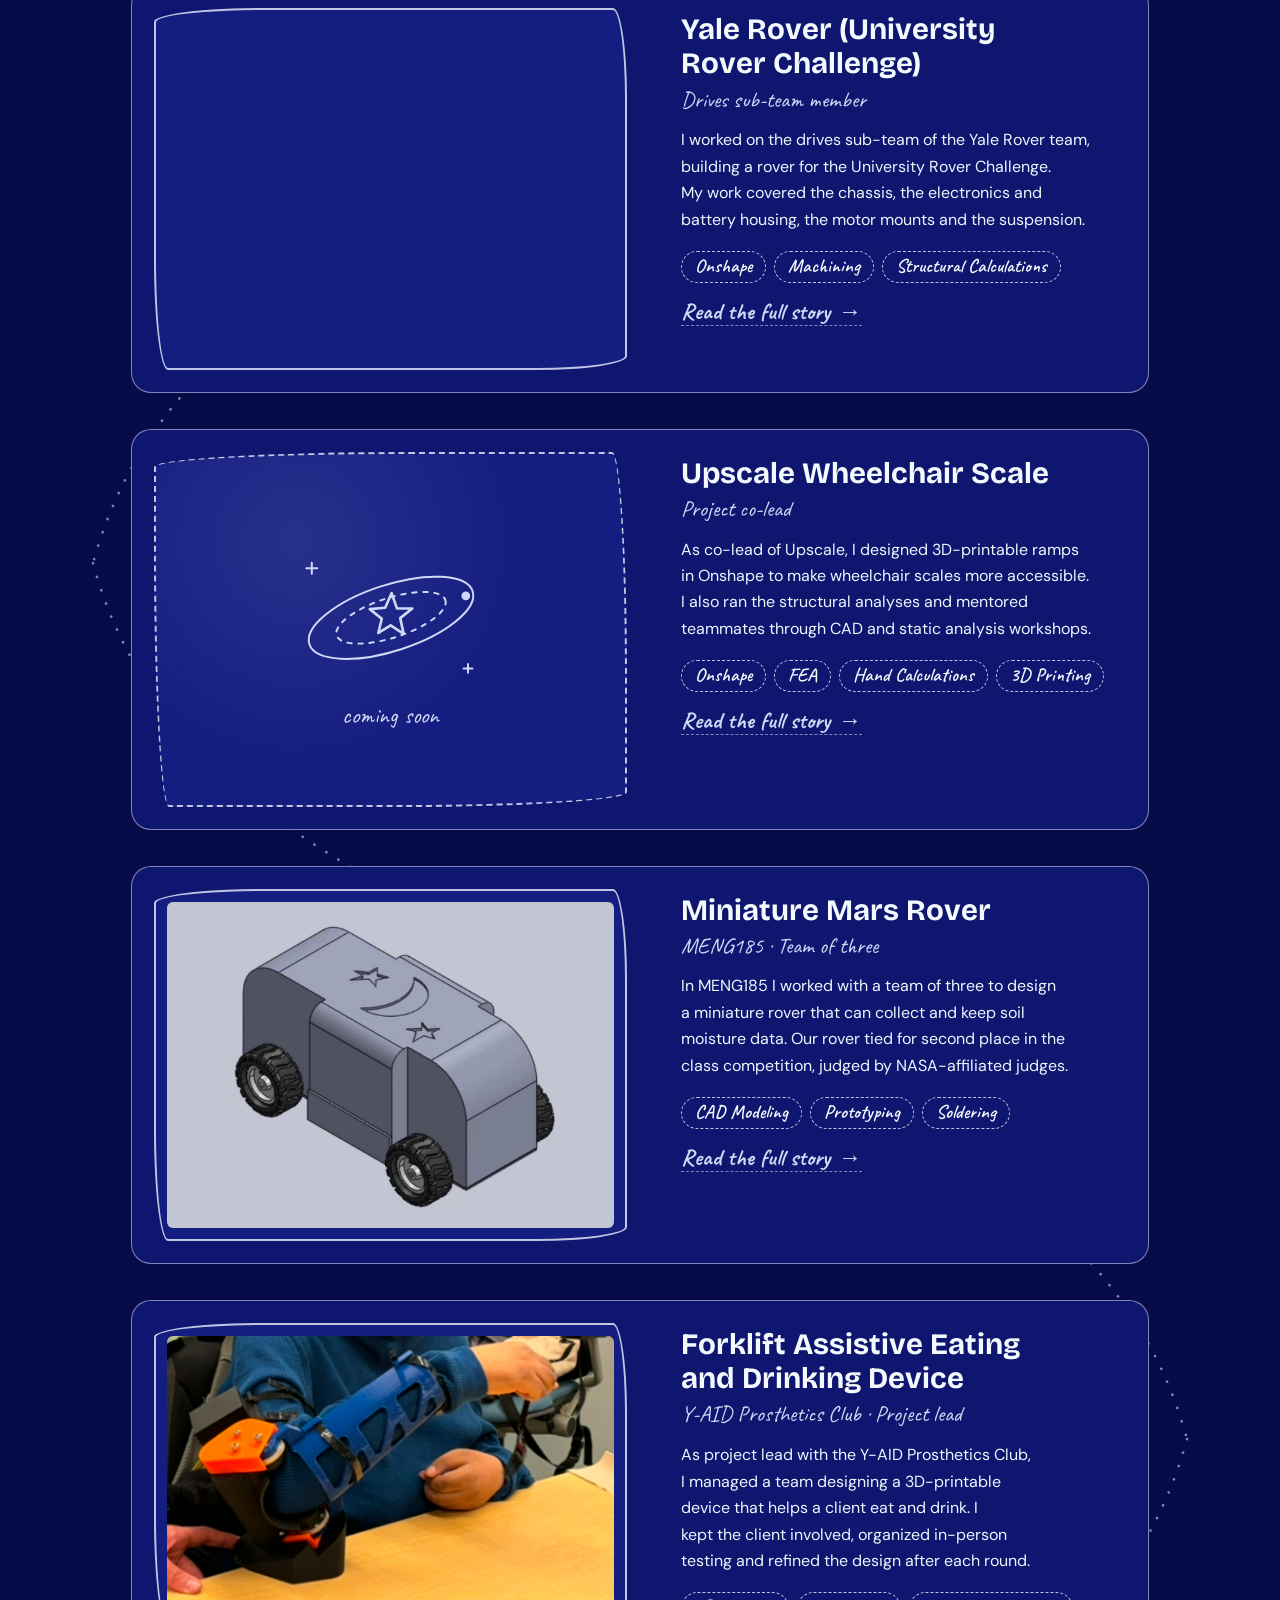
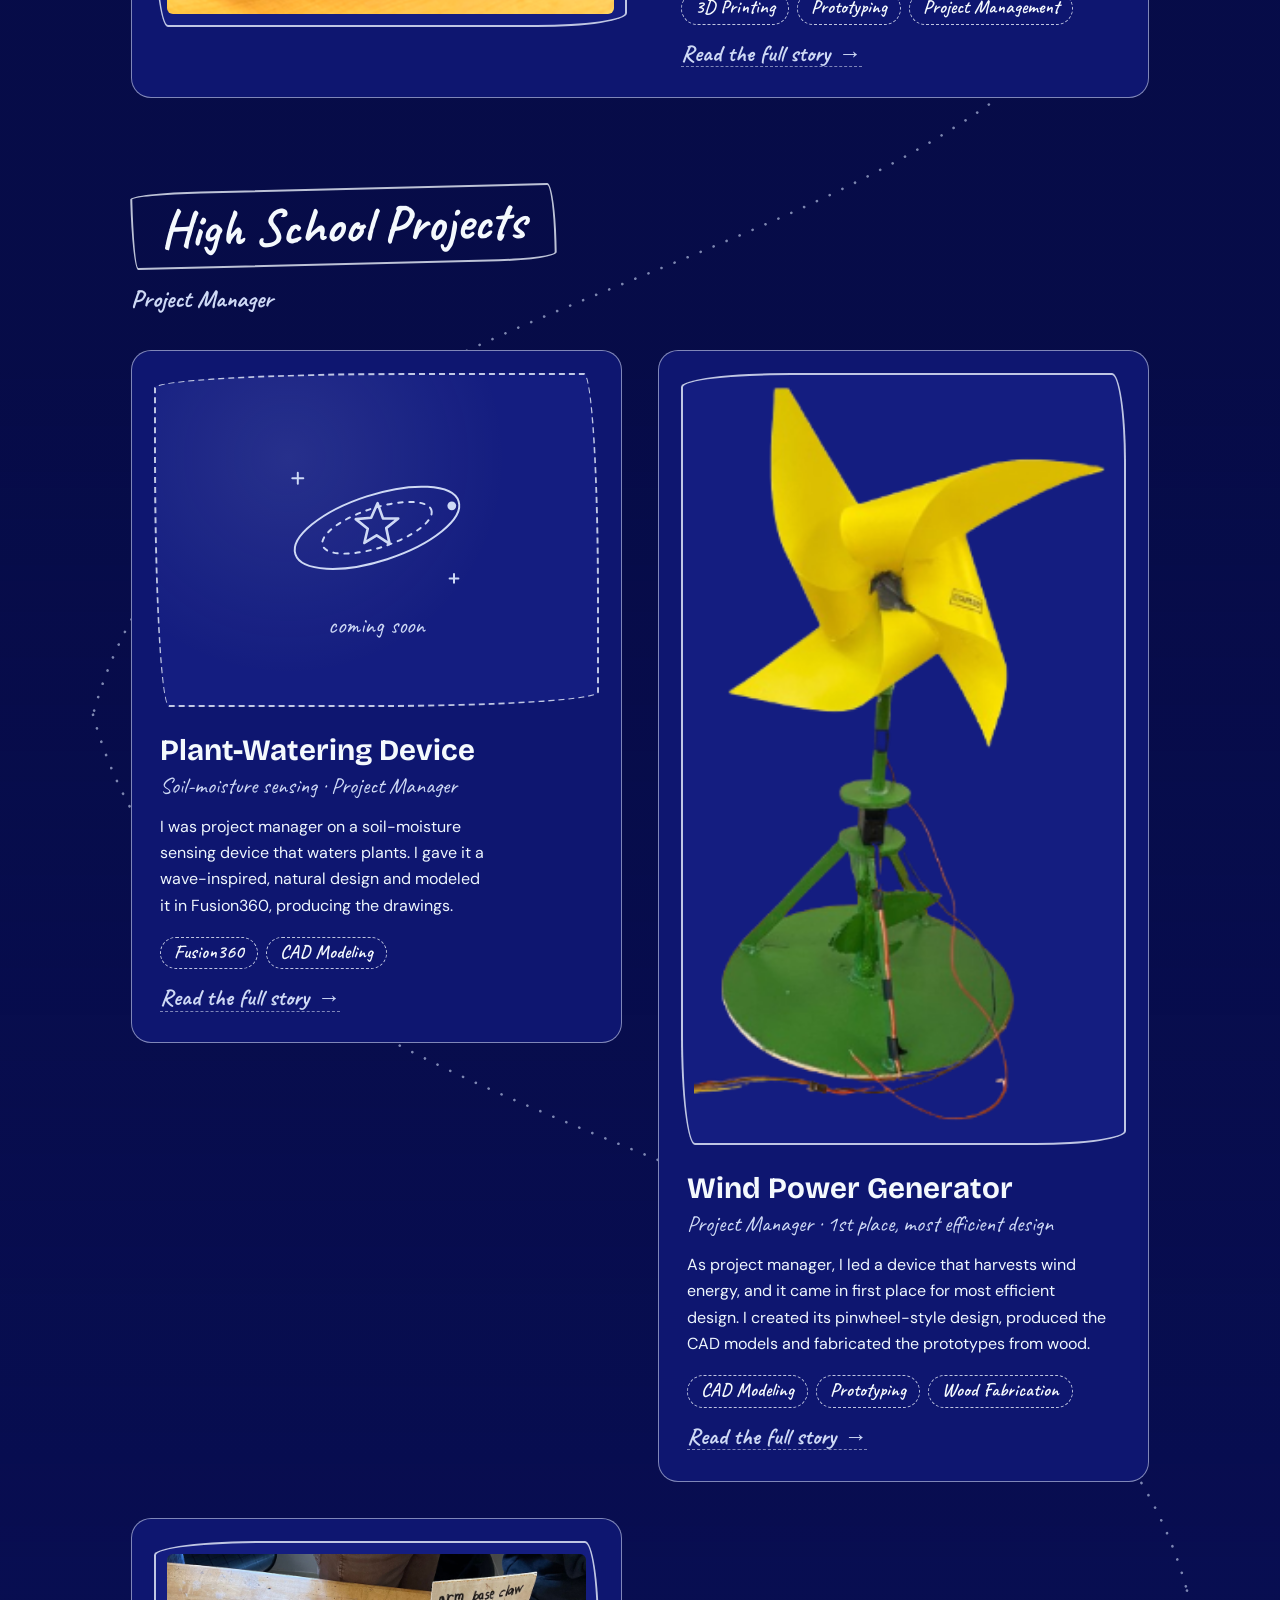
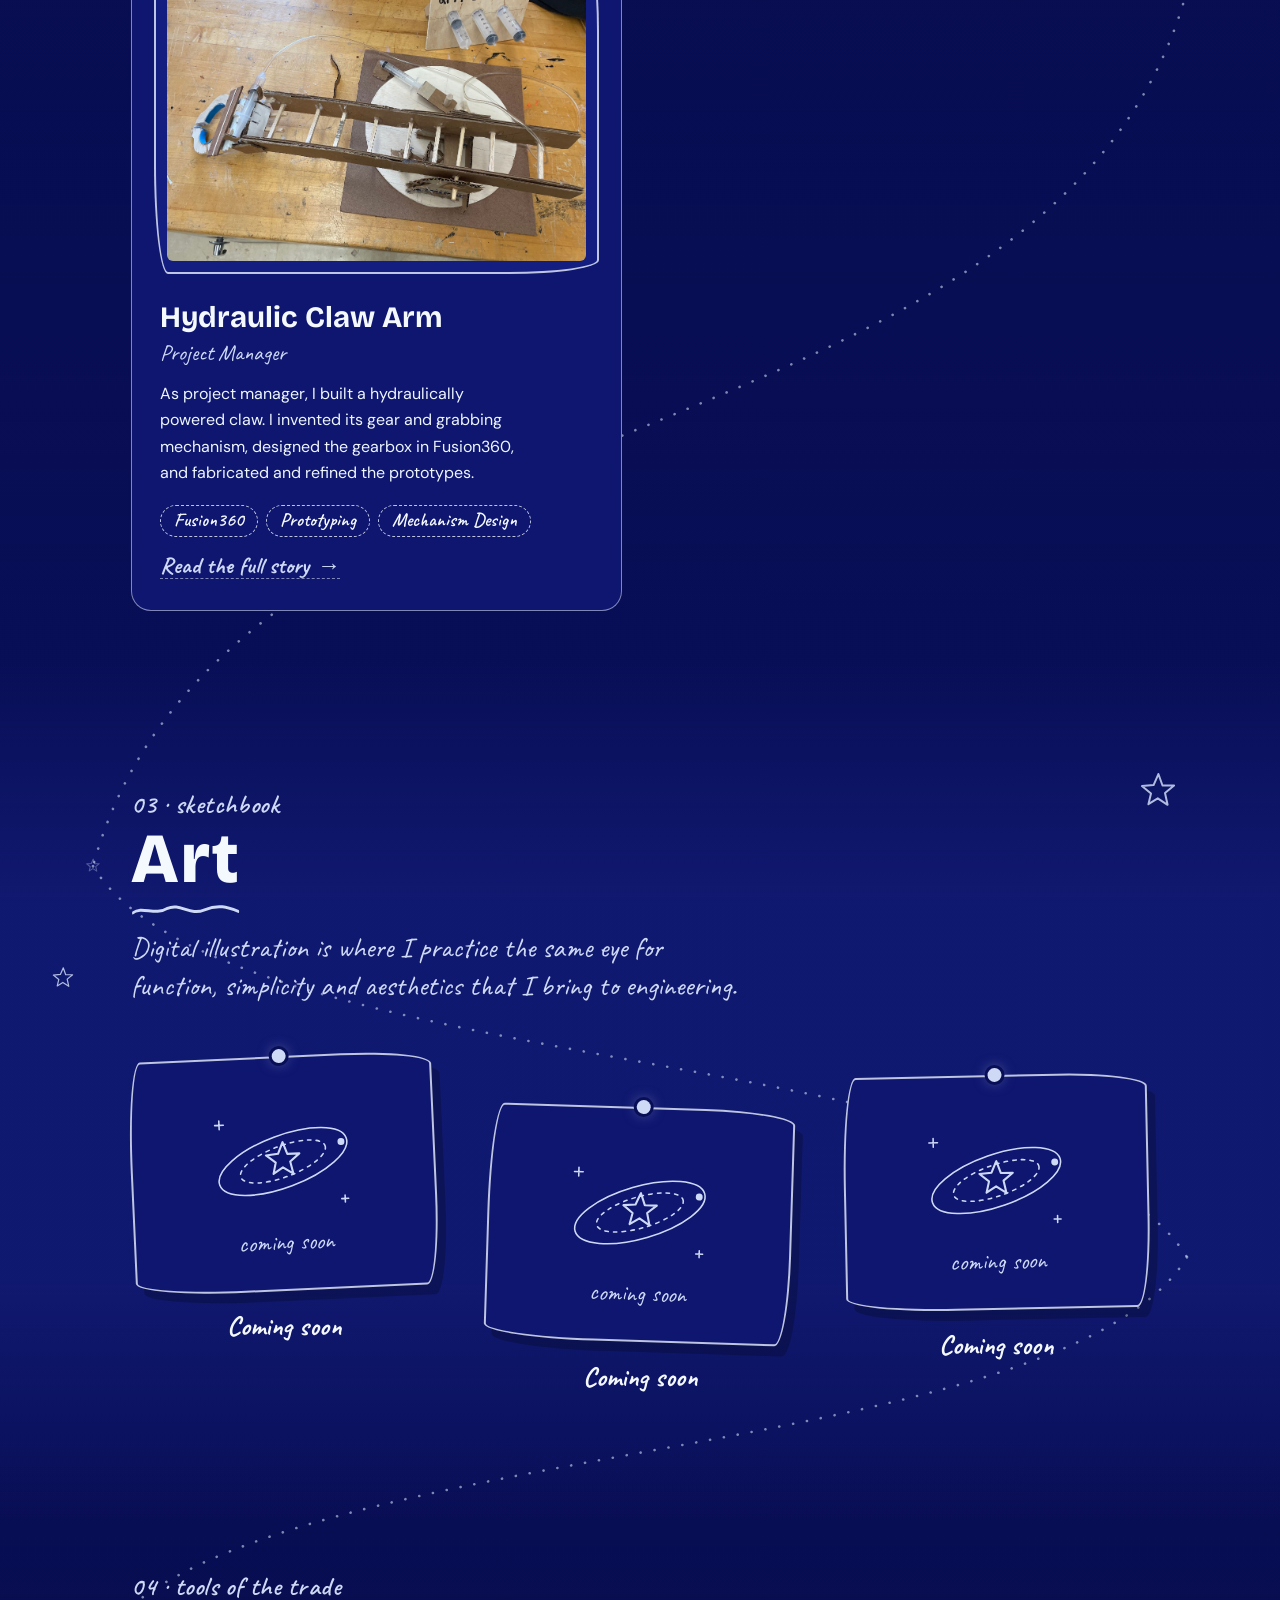
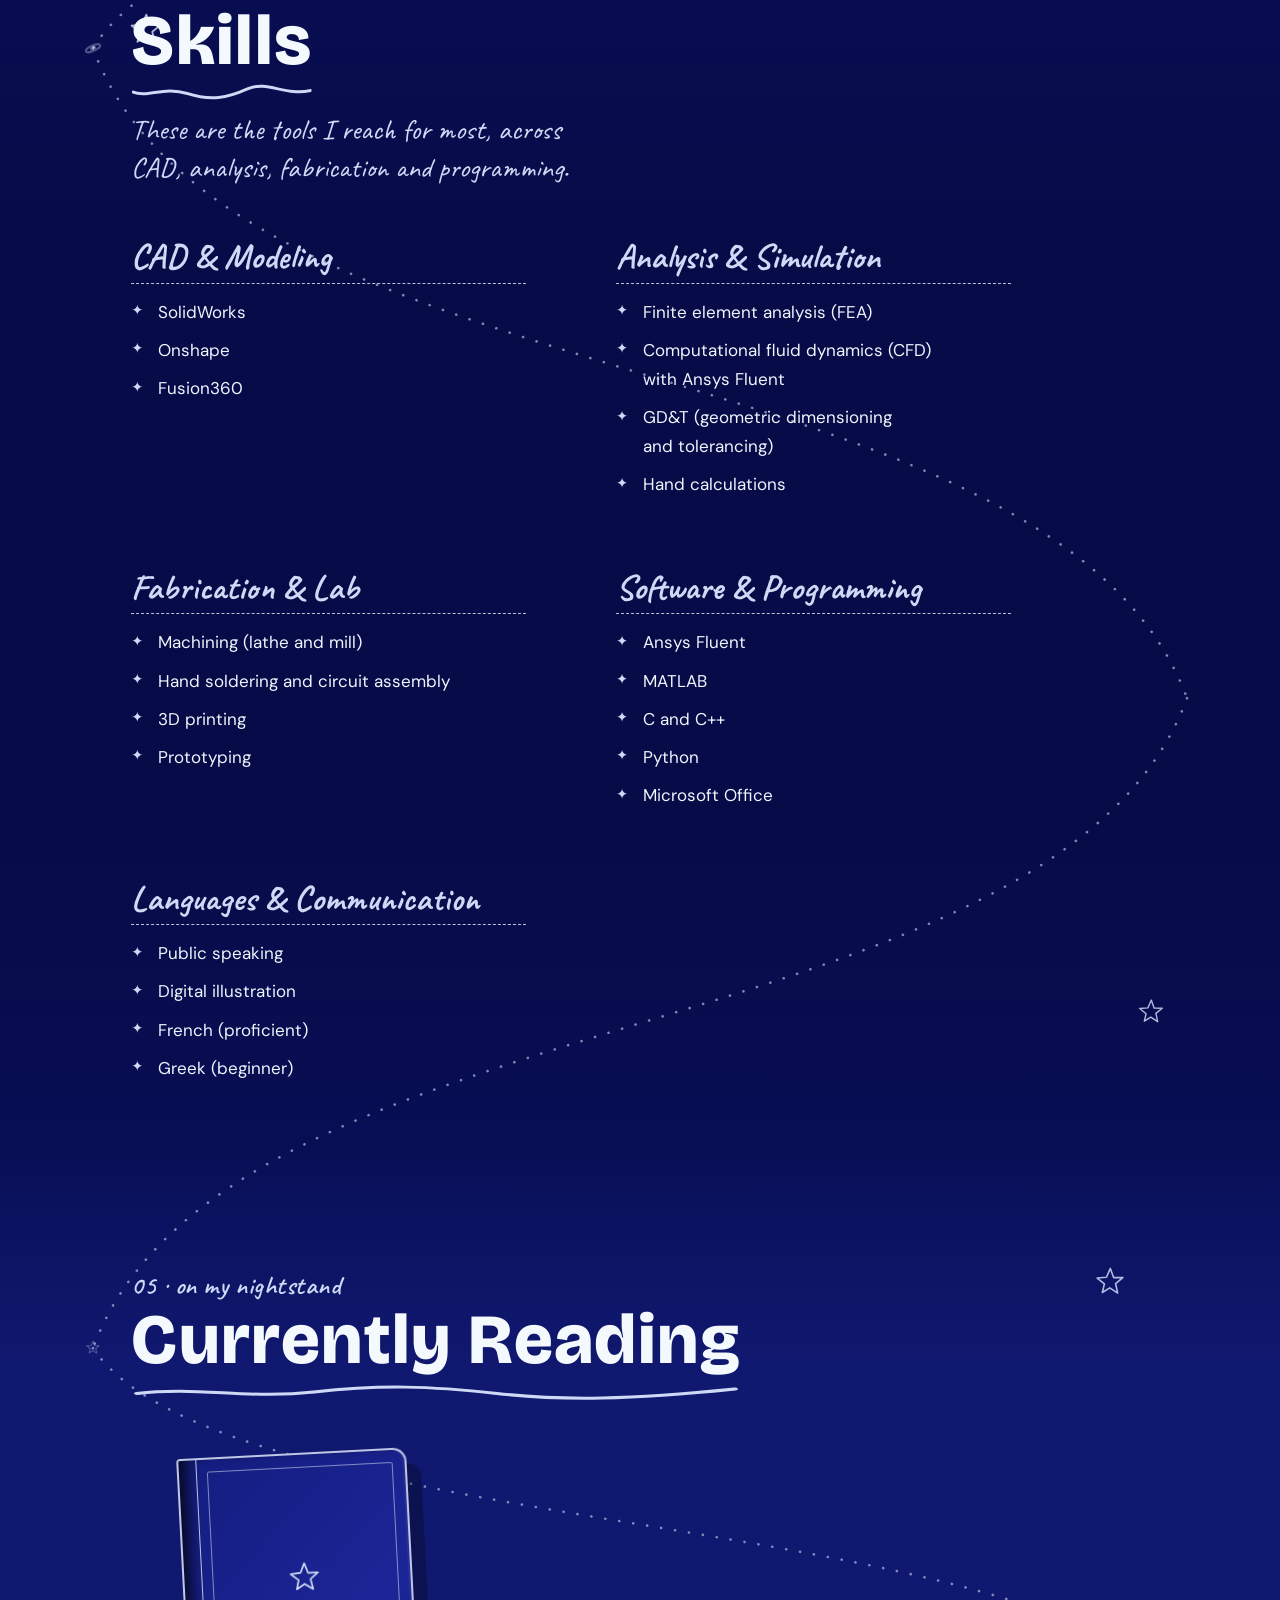
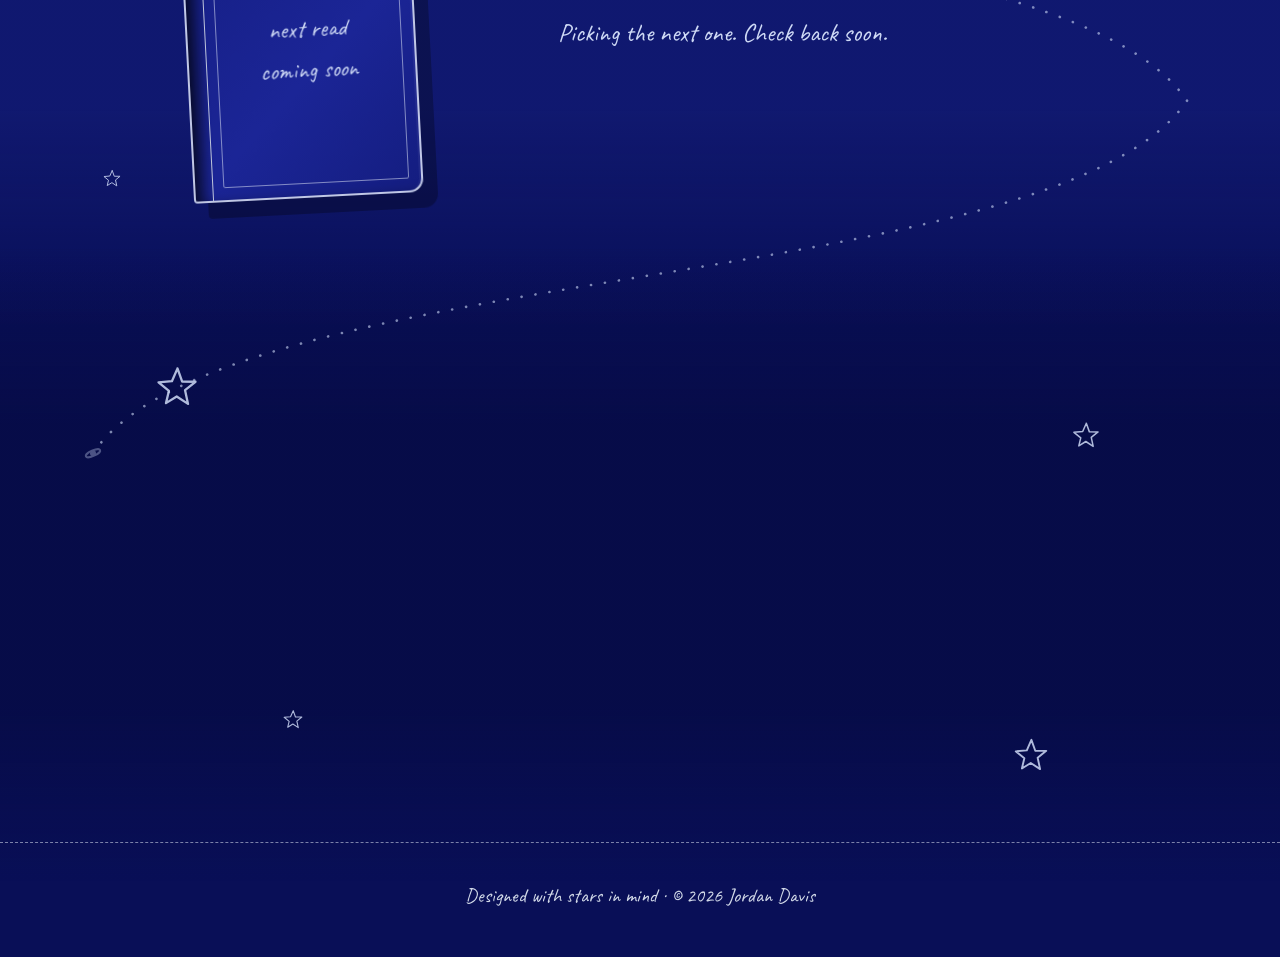
==== commit 1a10e1ad: "Show just the name in the browser tab Every page's tab now reads "Jordan Davis" next to the star ico" ====
--- a/index.html
+++ b/index.html
@@ -3,7 +3,7 @@
   <head>
     <meta charset="utf-8" />
     <meta name="viewport" content="width=device-width, initial-scale=1" />
-    <title>Jordan Davis | Portfolio</title>
+    <title>Jordan Davis</title>
     <meta
       name="description"
       content="Jordan Davis is a Yale mechanical engineering student and visual artist focused on fluid and thermal analysis, aerospace and ocean systems."
@@ -13,7 +13,7 @@
 
     <!-- Open Graph -->
     <meta property="og:type" content="website" />
-    <meta property="og:title" content="Jordan Davis | Portfolio" />
+    <meta property="og:title" content="Jordan Davis" />
     <meta
       property="og:description"
       content="Mechanical engineer and visual artist, focused on fluids, aerospace and ocean systems."
--- a/css/style.css
+++ b/css/style.css
@@ -879,6 +879,8 @@
   border: 1.5px solid var(--line);
   border-radius: 20px;
   padding: clamp(14px, 2vw, 22px);
+  position: relative; /* anchors the stretched title link */
+  cursor: pointer;
   transition:
     border-color 0.3s,
     box-shadow 0.3s;
@@ -916,7 +918,31 @@
   line-height: 1.15;
   color: var(--white-soft);
 }
-/* The title is a link to the project's own page; it reads as a heading until hovered. */
+/* Stretched link: the title link is the card's single real link. Its ::after covers the
+   whole (position: relative) card, so a click anywhere on the card opens the project page. */
+.project__title .project__link::after {
+  content: '';
+  position: absolute;
+  inset: 0;
+  z-index: 1;
+  border-radius: inherit; /* picks up the card's 20px radius for the focus ring */
+}
+.project__title .project__link:focus-visible {
+  outline: none; /* the whole card is ringed instead (see below) */
+}
+.project:has(.project__link:focus-visible) {
+  outline: 2px solid var(--lavender);
+  outline-offset: 4px;
+  border-color: var(--white-soft);
+}
+/* Fallback for browsers without :has() */
+@supports not selector(:has(*)) {
+  .project:focus-within {
+    outline: 2px solid var(--lavender);
+    outline-offset: 4px;
+  }
+}
+/* The title link is the heading; it reads as a heading until hovered. */
 .project__title .project__link {
   display: inline;
   margin: 0;
@@ -926,7 +952,7 @@
   background: linear-gradient(var(--lavender), var(--lavender)) 0 100% / 0 2px no-repeat;
   transition: background-size 0.35s ease;
 }
-.project__title .project__link:hover,
+.project:hover .project__link,
 .project__title .project__link:focus-visible {
   background-size: 100% 2px;
 }
@@ -966,13 +992,13 @@
   display: inline-block;
   transition: transform 0.3s cubic-bezier(0.2, 0.7, 0.2, 1);
 }
-.project__more:hover,
-.project__more:focus-visible {
+.project:hover .project__more,
+.project:has(.project__link:focus-visible) .project__more {
   color: var(--white-soft);
   border-bottom-color: var(--white-soft);
 }
-.project__more:hover::after,
-.project__more:focus-visible::after {
+.project:hover .project__more::after,
+.project:has(.project__link:focus-visible) .project__more::after {
   transform: translateX(6px);
 }
 
@@ -993,6 +1019,14 @@
   padding: 5px 13px 6px;
   border: 1.5px dashed var(--line-strong);
   border-radius: 999px;
+}
+/* On project cards the frame is a plain div under the stretched link, not a lightbox */
+.project div.media {
+  cursor: inherit;
+  user-select: none;
+}
+.project__body {
+  user-select: none;
 }
 /* A standalone link to an outside page (not the title link above) */
 .project__link {
